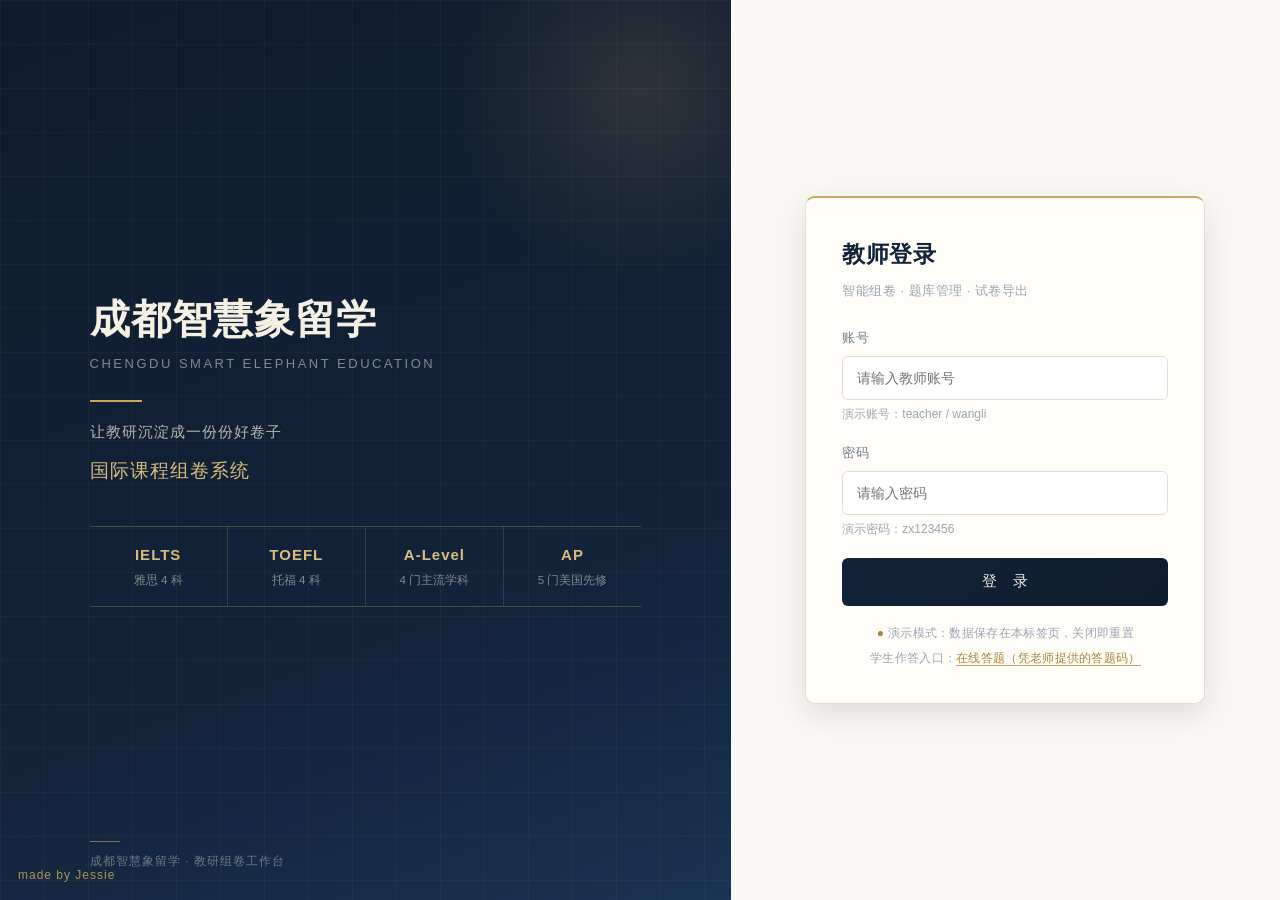
==== admin.html @ 1ca77ce3 "feat(P1): drag-sort in workspace, keyword search on practice page, download records pane; fix with_u" ====
<!DOCTYPE html>
<html lang="zh-CN">
<head>
  <meta charset="UTF-8">
  <meta name="viewport" content="width=device-width, initial-scale=1.0">
  <title>教研工作台 · 国际课程组卷系统</title>
  <link rel="stylesheet" href="css/style.css?v=20260928p">
</head>
<body>

  <!-- 顶部栏 -->
  <header class="topbar">
    <div class="brand">
      <span class="brand-mark">
        <svg viewBox="0 0 24 24" fill="none" stroke="currentColor" stroke-width="1.6">
          <path d="M5 4h9l5 5v11a1 1 0 0 1-1 1H5a1 1 0 0 1-1-1V5a1 1 0 0 1 1-1z"/>
          <path d="M14 4v5h5"/><path d="M8.5 13h7M8.5 16.5h5"/>
        </svg>
      </span>
      国际课程组卷系统
      <span class="brand-sub">教研组卷工作台</span>
    </div>
    <div class="spacer"></div>
    <span class="mode-chip" id="mode-chip">…</span>
    <div class="user-chip">
      <span id="user-avatar"></span>
      <span id="user-name">—</span>
      <span class="role-badge" id="user-role">教师</span>
      <button class="user-link" id="btn-password">修改密码</button>
      <button class="user-link" id="btn-logout">退出</button>
    </div>
  </header>

  <main class="page">
    <!-- 页签导航 -->
    <nav class="nav-tabs" id="nav-tabs">
      <button class="nav-tab active" data-tab="builder">
        <svg viewBox="0 0 24 24" fill="none" stroke="currentColor" stroke-width="1.8"><path d="M12 20h9"/><path d="M16.5 3.5a2.1 2.1 0 0 1 3 3L7 19l-4 1 1-4L16.5 3.5z"/></svg>
        组卷台
      </button>
      <button class="nav-tab" data-tab="archive">
        <svg viewBox="0 0 24 24" fill="none" stroke="currentColor" stroke-width="1.8"><path d="M4 5a2 2 0 0 1 2-2h9l5 5v12a2 2 0 0 1-2 2H6a2 2 0 0 1-2-2V5z"/><path d="M14 3v6h6"/><path d="M8 13h8M8 17h5"/></svg>
        真题库
      </button>
      <button class="nav-tab" data-tab="practice">
        <svg viewBox="0 0 24 24" fill="none" stroke="currentColor" stroke-width="1.8"><path d="M12 20l-7-7a4.6 4.6 0 1 1 7-6 4.6 4.6 0 1 1 7 6l-7 7z"/></svg>
        刷题
      </button>
      <button class="nav-tab" data-tab="bank">
        <svg viewBox="0 0 24 24" fill="none" stroke="currentColor" stroke-width="1.8"><path d="M4 19V5a2 2 0 0 1 2-2h13v18H6a2 2 0 0 1-2-2z"/><path d="M19 17H6a2 2 0 0 0-2 2"/><path d="M9 7h6M9 11h6"/></svg>
        题库
      </button>
      <button class="nav-tab" data-tab="papers">
        <svg viewBox="0 0 24 24" fill="none" stroke="currentColor" stroke-width="1.8"><path d="M14 3H6a2 2 0 0 0-2 2v14a2 2 0 0 0 2 2h12a2 2 0 0 0 2-2V9l-6-6z"/><path d="M14 3v6h6"/><path d="M9 13h6M9 17h6"/></svg>
        试卷库
      </button>
      <button class="nav-tab" data-tab="overview">
        <svg viewBox="0 0 24 24" fill="none" stroke="currentColor" stroke-width="1.8"><rect x="3" y="3" width="7" height="9" rx="1"/><rect x="14" y="3" width="7" height="5" rx="1"/><rect x="14" y="12" width="7" height="9" rx="1"/><rect x="3" y="16" width="7" height="5" rx="1"/></svg>
        总览
      </button>
      <button class="nav-tab" data-tab="exams">
        <svg viewBox="0 0 24 24" fill="none" stroke="currentColor" stroke-width="1.8"><path d="M9 4h6v3a3 3 0 0 1-6 0V4z"/><path d="M10 4H7a2 2 0 0 0-2 2v13a2 2 0 0 0 2 2h10a2 2 0 0 0 2-2V6a2 2 0 0 0-2-2h-3"/><path d="M9 12h6M9 16h4"/></svg>
        考试
      </button>
      <button class="nav-tab" data-tab="audit">
        <svg viewBox="0 0 24 24" fill="none" stroke="currentColor" stroke-width="1.8"><circle cx="12" cy="12" r="9"/><path d="M12 7v5l3 3"/></svg>
        审计
      </button>
    </nav>

    <!-- ========== 总览 ========== -->
    <section id="tab-overview" hidden>
      <div class="stat-grid" id="stat-cards"></div>

      <div class="overview-grid" style="margin-top:18px;">
        <div class="card">
          <div class="section-head"><h2>题型分布</h2><span class="sec-note" id="type-dist-note"></span></div>
          <div id="dist-type"></div>
          <div class="section-head" style="margin-top:20px;"><h2>难度分布</h2></div>
          <div id="dist-diff"></div>
        </div>
        <div class="card">
          <div class="section-head"><h2>科目覆盖</h2><span class="sec-note">题量 Top 8</span></div>
          <div id="dist-subject"></div>
        </div>
      </div>

      <div class="card" style="margin-top:18px;">
        <div class="section-head">
          <h2>最近试卷</h2>
          <span class="sec-note">打印 / 编辑请到「试卷库」</span>
        </div>
        <div id="recent-papers"></div>
      </div>

      <div class="overview-grid" style="margin-top:18px;">
        <div class="card">
          <div class="section-head"><h2>近 8 周趋势</h2><span class="sec-note"><span style="color:var(--c-navy-2);">■</span> 录题 <span style="color:var(--c-gold-deep);">■</span> 组卷</span></div>
          <div id="trend-bars"></div>
        </div>
        <div class="card">
          <div class="section-head"><h2>高频使用题目</h2><span class="sec-note">被组卷引用 Top 5</span></div>
          <div id="top-used"></div>
        </div>
      </div>
    </section>

    <!-- ========== 真题库 ========== -->
    <section id="tab-archive" hidden>
      <div class="toolbar">
        <select id="ar-paper"><option value="全部">全部 Paper</option><option value="P1">P1</option><option value="P2">P2</option></select>
        <input type="number" id="ar-year" placeholder="年份" style="height:38px;width:90px;border:1px solid var(--c-border);border-radius:6px;padding:0 10px;">
        <select id="ar-session"><option value="全部">全部考季</option><option value="January">January</option><option value="June">June</option><option value="October">October</option></select>
        <select id="ar-status"><option value="全部状态">全部状态</option><option value="published">已发布</option><option value="draft">草稿</option><option value="disabled">已下架</option></select>
        <button class="btn btn-primary" id="btn-ep-new">＋ 新建真题卷</button>
        <span class="result-count" id="ar-count"></span>
      </div>
      <div class="table-wrap">
        <table class="data">
          <thead><tr><th style="width:150px;">Paper / 卷号</th><th style="width:70px;">年份</th><th style="width:90px;">考季</th><th style="width:70px;">题数</th><th style="width:90px;">资源类型</th><th style="width:86px;">状态</th><th>操作</th></tr></thead>
          <tbody id="ar-tbody"></tbody>
        </table>
      </div>
    </section>

    <!-- ========== 知识点刷题 ========== -->
    <section id="tab-practice" hidden>
      <div class="toolbar">
        <select id="pt-paper"><option value="P1">P1 · Pure Mathematics 1</option><option value="P2">P2 · Pure Mathematics 2</option></select>
        <input type="number" id="pf-year" placeholder="年份" style="height:38px;width:90px;border:1px solid var(--c-border);border-radius:6px;padding:0 10px;">
        <select id="pf-session"><option value="">全部考季</option><option value="January">January</option><option value="June">June</option></select>
        <select id="pf-diff"><option value="">全部难度</option><option value="1">1</option><option value="2">2</option><option value="3">3</option><option value="4">4</option><option value="5">5</option></select>
        <div class="search-box" style="max-width:180px;min-width:140px;">
          <svg viewBox="0 0 24 24" fill="none" stroke="currentColor" stroke-width="2"><circle cx="11" cy="11" r="7"/><path d="M21 21l-4.3-4.3"/></svg>
          <input type="text" id="pf-search" placeholder="关键词搜索">
        </div>
        <button class="btn btn-ghost" id="pf-fav">♥ 我的收藏</button>
        <button class="btn btn-ghost" id="pf-dl">下载记录</button>
        <span class="result-count" id="practice-count"></span>
      </div>
      <div class="chip-wrap" id="topic-pills" style="margin-bottom:14px;"></div>
      <div id="practice-list"></div>
      <div id="practice-fav-pane" hidden style="margin-top:20px;">
        <div class="section-head"><h2>我的收藏</h2></div>
        <div id="fav-list"></div>
      </div>
      <div id="dl-pane" hidden style="margin-top:20px;">
        <div class="section-head"><h2>下载记录</h2><span class="sec-note">QP = Question Paper · MS = Mark Scheme</span></div>
        <div id="dl-list"></div>
      </div>
    </section>

    <!-- ========== 题库 ========== -->
    <section id="tab-bank" hidden>
      <div class="toolbar">
        <div class="search-box">
          <svg viewBox="0 0 24 24" fill="none" stroke="currentColor" stroke-width="2"><circle cx="11" cy="11" r="7"/><path d="M21 21l-4.3-4.3"/></svg>
          <input type="text" id="q-search" placeholder="搜索题干 / 材料 / 知识点 / 来源">
        </div>
        <select id="q-subject"></select>
        <select id="q-type">
          <option value="全部题型">全部题型</option>
        </select>
        <select id="q-diff">
          <option value="全部难度">全部难度</option>
          <option value="1">1 · 基础</option>
          <option value="2">2 · 较易</option>
          <option value="3">3 · 中等</option>
          <option value="4">4 · 较难</option>
          <option value="5">5 · 挑战</option>
        </select>
        <select id="q-status">
          <option value="全部状态">全部状态</option>
          <option value="启用">启用</option>
          <option value="停用">停用</option>
        </select>
        <span class="result-count" id="q-count"></span>
      </div>

      <div class="toolbar" style="margin-top:-4px;">
        <button class="btn btn-primary" id="btn-add-question">＋ 新增试题</button>
        <button class="btn btn-ghost" id="btn-import">导入 Excel</button>
        <input type="file" id="import-file" accept=".xlsx" hidden>
        <button class="btn btn-ghost" id="btn-template">下载模板</button>
        <button class="btn btn-ghost" id="btn-export">导出题库</button>
        <button class="btn btn-ghost" id="btn-knowledge-mgr">知识点大纲</button>
        <button class="btn btn-ghost" id="btn-trash">回收站 <span class="badge" id="trash-badge" hidden>0</span></button>
      </div>

      <!-- 批量操作浮条 -->
      <div class="batch-bar" id="batch-bar" hidden>
        <span>已选 <b id="batch-count">0</b> 题：</span>
        <button class="btn-mini" data-batch="enable">启用</button>
        <button class="btn-mini" data-batch="disable">停用</button>
        <button class="btn-mini gold" data-batch="star">收藏</button>
        <button class="btn-mini" data-batch="unstar">取消收藏</button>
        <button class="btn-mini danger" data-batch="delete">删除</button>
        <button class="btn-mini" id="btn-batch-cancel">取消选择</button>
      </div>

      <div class="table-wrap">
        <table class="data">
          <thead>
            <tr>
              <th style="width:34px;"><input type="checkbox" id="q-check-all" title="全选本页"></th>
              <th style="width:104px;">科目 / 题型</th>
              <th>题干</th>
              <th style="width:110px;">知识点</th>
              <th style="width:72px;">难度</th>
              <th style="width:56px;">分值</th>
              <th style="width:56px;">用卷</th>
              <th style="width:150px;">操作</th>
            </tr>
          </thead>
          <tbody id="q-tbody"></tbody>
        </table>
      </div>
    </section>

    <!-- ========== 组卷台（双栏工作区） ========== -->
    <section id="tab-builder">
      <div class="ws-toolbar">
        <input type="text" id="ws-name" placeholder="试卷名称 *（如：雅思阅读强化周测）" class="ws-name">
        <input type="text" id="ws-line" placeholder="卷面科目行（可空）" class="ws-line">
        <input type="number" id="ws-duration" placeholder="时长" min="0" class="ws-dur" title="建议总时长（分钟），留空自动汇总">
        <select id="ws-variant" class="ws-var" title="卷型标记">
          <option value="">不标记</option>
          <option value="A卷">A 卷</option>
          <option value="B卷">B 卷</option>
        </select>
        <select id="ws-status" class="ws-var" title="保存状态">
          <option value="草稿">草稿</option>
          <option value="定稿">定稿</option>
        </select>
        <span class="ws-spacer"></span>
        <select id="g-blueprint" class="ws-var" title="组卷蓝图">
          <option value="">选择蓝图…</option>
        </select>
        <button class="btn btn-ghost" id="btn-load-blueprint">载入</button>
        <button class="btn btn-ghost" id="btn-save-blueprint">存为蓝图</button>
      </div>

      <div class="ws-grid">
        <!-- 左：试题池 -->
        <div class="card ws-pool">
          <div class="section-head"><h2>试题池</h2><span class="sec-note" id="pool-target-hint"></span></div>
          <div class="toolbar" style="margin-bottom:10px;">
            <div class="search-box" style="max-width:150px;min-width:120px;">
              <svg viewBox="0 0 24 24" fill="none" stroke="currentColor" stroke-width="2"><circle cx="11" cy="11" r="7"/><path d="M21 21l-4.3-4.3"/></svg>
              <input type="text" id="pool-search" placeholder="搜索题干/知识点">
            </div>
            <select id="pool-subject"></select>
            <select id="pool-type"><option value="全部题型">全部题型</option></select>
            <select id="pool-diff">
              <option value="全部难度">难度</option>
              <option value="1">1</option><option value="2">2</option><option value="3">3</option>
              <option value="4">4</option><option value="5">5</option>
            </select>
          </div>
          <div class="pool-list" id="pool-list"></div>
        </div>

        <!-- 右：试卷实体 -->
        <div class="card ws-paper">
          <div class="section-head"><h2>试卷</h2><span class="sec-note" id="ws-sum">0 题 · 0 分</span></div>
          <div id="ws-stats"></div>
          <div id="ws-sections"></div>
          <div class="ws-actions">
            <button class="btn btn-ghost" id="btn-ws-add-section">＋ 添加大题</button>
            <button class="btn btn-ghost" id="btn-ws-genconfig">按配置生成</button>
            <button class="btn btn-ghost" id="btn-ws-clear">清空</button>
            <span class="ws-spacer"></span>
            <button class="btn btn-accent" id="btn-ws-save">保存试卷</button>
            <button class="btn btn-primary" id="btn-ws-print">保存并打印</button>
          </div>
        </div>
      </div>
    </section>

    <!-- ========== 试卷库 ========== -->
    <section id="tab-papers" hidden>
      <div class="toolbar">
        <button class="btn btn-primary" id="btn-goto-builder">去组卷台新建试卷</button>
        <span class="result-count" id="p-count"></span>
      </div>
      <div class="paper-grid" id="paper-grid"></div>
    </section>

    <!-- ========== 考试 ========== -->
    <section id="tab-exams" hidden></section>

    <!-- ========== 审计 ========== -->
    <section id="tab-audit" hidden>
      <div class="toolbar">
        <select id="audit-action">
          <option value="全部">全部动作</option>
        </select>
        <span class="result-count" id="audit-count"></span>
      </div>
      <div class="table-wrap">
        <table class="data">
          <thead>
            <tr><th style="width:150px;">时间</th><th style="width:100px;">操作人</th><th style="width:110px;">动作</th><th style="width:170px;">对象</th><th>详情</th></tr>
          </thead>
          <tbody id="audit-tbody"></tbody>
        </table>
      </div>

      <div class="card" style="margin-top:22px;">
        <div class="section-head"><h2>数据管理</h2><span class="sec-note">备份 = 全库 JSON 导出；恢复 = 从备份文件覆盖现有数据（账号不受影响）</span></div>
        <div class="toolbar" style="margin-bottom:0;">
          <button class="btn btn-primary" id="btn-backup">导出备份</button>
          <button class="btn btn-danger" id="btn-restore">从备份恢复</button>
          <input type="file" id="restore-file" accept=".json" hidden>
          <span class="result-count" id="restore-note">恢复会覆盖当前题目/试卷/考试/名单/蓝图，请先导出备份</span>
        </div>
      </div>
    </section>
  </main>

  <footer class="site-footer">成都智慧象留学 · 国际课程组卷系统（端口 8687）</footer>

  <!-- 新增/编辑试题弹窗 -->
  <div class="modal-mask" id="modal-question">
    <div class="modal">
      <div class="modal-head">
        <div>
          <div class="m-title" id="qm-title">新增试题</div>
          <div class="m-sub">选择题需填选项与字母答案；判断题答案为「对/错」</div>
        </div>
        <button class="modal-close" data-close="modal-question">✕</button>
      </div>
      <div class="modal-body">
        <div class="form-grid">
          <div class="form-item">
            <label>科目 <span class="req">*</span></label>
            <select id="e-subject"></select>
          </div>
          <div class="form-item">
            <label>题型 <span class="req">*</span></label>
            <select id="e-qtype"></select>
          </div>
          <div class="form-item full" id="e-new-subject-wrap" hidden>
            <label>新科目名称</label>
            <input type="text" id="e-new-subject" placeholder="如：IGCSE 数学（保存后自动进入科目库）">
          </div>
          <div class="form-item">
            <label>难度</label>
            <select id="e-difficulty">
              <option value="1">1 · 基础</option>
              <option value="2">2 · 较易</option>
              <option value="3" selected>3 · 中等</option>
              <option value="4">4 · 较难</option>
              <option value="5">5 · 挑战</option>
            </select>
          </div>
          <div class="form-item full">
            <label>知识点（从大纲选择或直接输入，顿号分隔）</label>
            <div style="display:flex;gap:8px;align-items:center;">
              <input type="text" id="e-tags" list="tag-list-2" placeholder="如：同义替换、长难句" style="flex:1;">
              <button type="button" class="btn btn-ghost" id="btn-e-knowledge" style="height:38px;flex:none;">从大纲选择</button>
            </div>
            <datalist id="tag-list-2"></datalist>
            <div id="e-knowledge-picker" hidden></div>
          </div>
          <div class="form-item full">
            <label>材料 / 文章 / 听力原文（可空）</label>
            <textarea id="e-passage" placeholder="阅读文章、听力原文、题干背景等"></textarea>
          </div>
          <div class="form-item full">
            <label>题干 <span class="req">*</span></label>
            <textarea id="e-stem" class="tall" placeholder="题目要求与问题本身"></textarea>
            <div class="dup-warning" id="e-dup-warning" hidden></div>
          </div>
          <div class="form-item full" id="e-options-wrap">
            <label>选项（每行一个，无需写 A./B. 前缀）</label>
            <textarea id="e-options" placeholder="选项内容直接换行即可，打印时自动标 A B C D"></textarea>
          </div>
          <div class="form-item" id="e-answer-choice-wrap">
            <label>答案 <span class="req">*</span></label>
            <input type="text" id="e-answer-choice" placeholder="单选填 A；多选填 A,C">
          </div>
          <div class="form-item" id="e-answer-judge-wrap" hidden>
            <label>答案 <span class="req">*</span></label>
            <select id="e-answer-judge"><option value="对">对（TRUE）</option><option value="错">错（FALSE）</option></select>
          </div>
          <div class="form-item full" id="e-answer-text-wrap">
            <label>参考答案 / 评分要点 <span class="req">*</span></label>
            <textarea id="e-answer-text" placeholder="填空/简答/写作/口语题填参考答案或评分要点"></textarea>
          </div>
          <div class="form-item full">
            <label>解析（可空，打印教师卷时随答案展示）</label>
            <textarea id="e-explanation"></textarea>
          </div>
          <div class="form-item">
            <label>来源</label>
            <input type="text" id="e-source" placeholder="如：剑桥雅思 19 / OG / 自编">
          </div>
          <div class="form-item">
            <label>建议分值</label>
            <input type="number" id="e-score" min="0" step="0.5" placeholder="如 3">
          </div>
          <div class="form-item">
            <label>建议用时（分钟）</label>
            <input type="number" id="e-duration" min="0" placeholder="如 4">
          </div>
          <div class="form-item">
            <label>状态</label>
            <select id="e-status"><option value="启用">启用</option><option value="停用">停用（组卷时不抽取）</option></select>
          </div>
          <div class="form-item full">
            <label>可见范围</label>
            <select id="e-public">
              <option value="1">共享题（全体教师可用）</option>
              <option value="0">私有题（仅自己与总监可见）</option>
            </select>
          </div>
          <div class="form-item full">
            <label>听力音频（mp3/wav/m4a ≤20MB，在线答题时学生可播放）</label>
            <div style="display:flex;gap:12px;align-items:center;flex-wrap:wrap;">
              <input type="file" id="e-audio-file" accept=".mp3,.wav,.m4a,.ogg,.aac,.webm" hidden>
              <button type="button" class="btn btn-ghost" id="btn-e-audio">上传音频</button>
              <button type="button" class="btn btn-ghost" id="btn-e-audio-remove" hidden>移除</button>
              <span class="f-hint" id="e-audio-name"></span>
            </div>
            <div id="e-audio-preview" hidden style="margin-top:8px;"></div>
          </div>
          <div class="form-item full">
            <label>题目配图（数理化几何图等，png/jpg/gif/webp ≤5MB）</label>
            <div style="display:flex;gap:12px;align-items:center;flex-wrap:wrap;">
              <input type="file" id="e-image-file" accept=".png,.jpg,.jpeg,.gif,.webp" hidden>
              <button type="button" class="btn btn-ghost" id="btn-e-image">上传配图</button>
              <button type="button" class="btn btn-ghost" id="btn-e-image-remove" hidden>移除</button>
              <span class="f-hint" id="e-image-name"></span>
              <img id="e-image-preview" class="q-img-preview" hidden alt="">
            </div>
          </div>
        </div>
        <div class="form-actions">
          <button class="btn btn-ghost" data-close="modal-question">取消</button>
          <button class="btn btn-primary" id="btn-save-question">保存试题</button>
        </div>
      </div>
    </div>
  </div>

  <!-- 按配置生成弹窗 -->
  <div class="modal-mask" id="modal-genconfig">
    <div class="modal">
      <div class="modal-head">
        <div>
          <div class="m-title">按配置生成到试卷</div>
          <div class="m-sub">快速模式按题库题型分布自动配卷；精确模式自定题型与难度</div>
        </div>
        <button class="modal-close" data-close="modal-genconfig">✕</button>
      </div>
      <div class="modal-body">
        <div class="form-item">
          <label>出题范围科目（不选则全库）</label>
          <div class="chip-wrap" id="g-subjects"></div>
        </div>
        <div class="section-head" style="margin-top:14px;"><h2>快速模式</h2><span class="sec-note">按题库题型分布配比，分值凑 100</span></div>
        <div class="toolbar" style="margin-bottom:0;">
          <input type="number" id="g-quick-count" min="3" max="100" value="20" style="width:76px;height:36px;border:1px solid var(--c-border);border-radius:6px;text-align:center;font-family:var(--f-num);">
          <span style="font-size:13px;color:var(--c-text-sub);">题</span>
          <button class="btn btn-accent" id="btn-quick-gen">一键生成到试卷</button>
        </div>
        <div class="section-head" style="margin-top:14px;"><h2>精确模式</h2><span class="sec-note">题型 × 数量 × 分值 + 难度分布</span></div>
        <div id="g-type-rows"></div>
        <button class="btn btn-ghost" id="btn-add-type-row" type="button">＋ 添加题型</button>
        <div class="dist-inputs" style="margin-top:12px;">
          <div class="form-item"><label>基础（难度 1–2）%</label><input type="number" id="g-basic" value="30" min="0" max="100"></div>
          <div class="form-item"><label>强化（难度 3）%</label><input type="number" id="g-boost" value="50" min="0" max="100"></div>
          <div class="form-item"><label>冲刺（难度 4–5）%</label><input type="number" id="g-sprint" value="20" min="0" max="100"></div>
        </div>
        <div class="dist-preview" id="g-dist-preview"></div>
        <div class="form-item" style="margin-top:10px;">
          <label>知识点（可选，顿号分隔，仅抽命中题）</label>
          <input type="text" id="g-tags" list="tag-list" placeholder="如：同义替换、定积分">
          <datalist id="tag-list"></datalist>
        </div>
        <div class="gen-note" id="gc-note"></div>
        <div class="form-actions">
          <button class="btn btn-primary" id="btn-generate">按精确配置生成</button>
        </div>
      </div>
    </div>
  </div>

  <!-- 换题候选弹窗 -->
  <div class="modal-mask" id="modal-replace">
    <div class="modal">
      <div class="modal-head">
        <div>
          <div class="m-title">换题</div>
          <div class="m-sub" id="rp-sub">同科目同题型候选（按难度就近排序），点击替换</div>
        </div>
        <button class="modal-close" data-close="modal-replace">✕</button>
      </div>
      <div class="modal-body">
        <div id="rp-list" style="max-height:60vh;overflow-y:auto;"></div>
      </div>
    </div>
  </div>

  <!-- 题目全貌预览弹窗 -->
  <div class="modal-mask" id="modal-view">
    <div class="modal">
      <div class="modal-head">
        <div>
          <div class="m-title">题目全貌</div>
          <div class="m-sub">含材料、选项、答案与解析；公式已渲染</div>
        </div>
        <button class="modal-close" data-close="modal-view">✕</button>
      </div>
      <div class="modal-body">
        <div id="view-body" style="max-height:60vh;overflow-y:auto;"></div>
        <div class="form-actions">
          <button class="btn btn-ghost" data-close="modal-view">关闭</button>
          <button class="btn btn-primary" id="btn-view-add">加入试卷</button>
        </div>
      </div>
    </div>
  </div>

  <!-- 修改密码弹窗 -->
  <div class="modal-mask" id="modal-password">
    <div class="modal modal-sm">
      <div class="modal-head">
        <div class="m-title">修改密码</div>
        <button class="modal-close" data-close="modal-password">✕</button>
      </div>
      <div class="modal-body">
        <div class="form-item"><label>原密码</label><input type="password" id="pw-old"></div>
        <div class="form-item" style="margin-top:12px;"><label>新密码（至少 6 位）</label><input type="password" id="pw-new"></div>
        <div class="form-actions">
          <button class="btn btn-ghost" data-close="modal-password">取消</button>
          <button class="btn btn-primary" id="btn-save-password">保存</button>
        </div>
      </div>
    </div>
  </div>

  <!-- 回收站弹窗 -->
  <div class="modal-mask" id="modal-trash">
    <div class="modal">
      <div class="modal-head">
        <div>
          <div class="m-title">回收站</div>
          <div class="m-sub">已删除题目保留在此，可恢复或彻底删除</div>
        </div>
        <button class="modal-close" data-close="modal-trash">✕</button>
      </div>
      <div class="modal-body">
        <div class="toolbar" style="margin-bottom:12px;">
          <button class="btn btn-danger" id="btn-empty-trash">清空回收站</button>
          <span class="result-count" id="trash-count"></span>
        </div>
        <div id="trash-list" style="max-height:56vh;overflow-y:auto;"></div>
      </div>
    </div>
  </div>

  <!-- 真题卷弹窗 -->
  <div class="modal-mask" id="modal-exampaper">
    <div class="modal">
      <div class="modal-head">
        <div>
          <div class="m-title" id="ep-title">新建真题卷</div>
          <div class="m-sub">Pearson Edexcel IAL Mathematics · QP = Question Paper，MS = Mark Scheme</div>
        </div>
        <button class="modal-close" data-close="modal-exampaper">✕</button>
      </div>
      <div class="modal-body">
        <input type="hidden" id="ep-id">
        <div class="form-grid three">
          <div class="form-item">
            <label>Paper <span class="req">*</span></label>
            <select id="ep-paper"><option value="P1">P1 · Pure Mathematics 1</option><option value="P2">P2 · Pure Mathematics 2</option></select>
          </div>
          <div class="form-item">
            <label>年份 <span class="req">*</span></label>
            <input type="number" id="ep-year" min="2000" max="2030">
          </div>
          <div class="form-item">
            <label>考季</label>
            <select id="ep-session"><option value="January">January</option><option value="June">June</option><option value="October">October</option><option value="November">November</option></select>
          </div>
          <div class="form-item">
            <label>卷号（Paper Code）</label>
            <input type="text" id="ep-code" placeholder="如 WMA11/01">
          </div>
          <div class="form-item">
            <label>状态</label>
            <select id="ep-status"><option value="published">已发布</option><option value="draft">草稿</option><option value="disabled">已下架</option></select>
          </div>
        </div>
        <div class="form-grid" style="margin-top:14px;">
          <div class="form-item">
            <label>Question Paper PDF</label>
            <input type="hidden" id="ep-qp-url">
            <div style="display:flex;gap:8px;align-items:center;">
              <input type="file" id="ep-qp-file" accept=".pdf" hidden>
              <button type="button" class="btn btn-ghost" id="btn-ep-qp">上传 QP</button>
              <span class="f-hint" id="ep-qp-name"></span>
            </div>
          </div>
          <div class="form-item">
            <label>Mark Scheme PDF</label>
            <input type="hidden" id="ep-ms-url">
            <div style="display:flex;gap:8px;align-items:center;">
              <input type="file" id="ep-ms-file" accept=".pdf" hidden>
              <button type="button" class="btn btn-ghost" id="btn-ep-ms">上传 MS</button>
              <span class="f-hint" id="ep-ms-name"></span>
            </div>
          </div>
        </div>
        <div class="form-actions">
          <button class="btn btn-ghost" data-close="modal-exampaper">取消</button>
          <button class="btn btn-primary" id="btn-ep-save">保存真题卷</button>
        </div>
      </div>
    </div>
  </div>

  <!-- 题目详情弹窗（刷题） -->
  <div class="modal-mask" id="modal-qd">
    <div class="modal">
      <div class="modal-head">
        <div>
          <div class="m-title">题目详情</div>
          <div class="m-sub">Mark Scheme 可展开/收起；可收藏或加入组卷台</div>
        </div>
        <button class="modal-close" data-close="modal-qd">✕</button>
      </div>
      <div class="modal-body">
        <div id="qd-body" style="max-height:46vh;overflow-y:auto;"></div>
        <div class="form-actions" style="justify-content:flex-start;">
          <button class="btn btn-ghost" id="qd-toggle-ms">查看 Mark Scheme</button>
          <button class="btn-mini star-btn" id="qd-fav">♡ 收藏</button>
          <button class="btn btn-primary" id="qd-add">加入组卷台试卷</button>
        </div>
        <div id="qd-ms" hidden style="margin-top:14px;border-top:1px dashed var(--c-border);padding-top:12px;"></div>
      </div>
    </div>
  </div>

  <!-- 知识点大纲管理弹窗 -->
  <div class="modal-mask" id="modal-knowledge">
    <div class="modal">
      <div class="modal-head">
        <div>
          <div class="m-title">知识点大纲</div>
          <div class="m-sub">按科目维护两级知识点树，录题与组卷时点选使用</div>
        </div>
        <button class="modal-close" data-close="modal-knowledge">✕</button>
      </div>
      <div class="modal-body">
        <div class="toolbar" style="margin-bottom:12px;">
          <select id="kn-subject"></select>
          <input type="text" id="kn-name" placeholder="新知识点名称" style="height:38px;border:1px solid var(--c-border);border-radius:6px;padding:0 12px;flex:1;min-width:140px;">
          <button class="btn btn-primary" id="btn-kn-add-parent">添加一级</button>
        </div>
        <div id="kn-tree" style="max-height:52vh;overflow-y:auto;"></div>
      </div>
    </div>
  </div>

  <!-- 蓝图命名弹窗 -->
  <div class="modal-mask" id="modal-blueprint">
    <div class="modal modal-sm">
      <div class="modal-head">
        <div class="m-title">保存为组卷蓝图</div>
        <button class="modal-close" data-close="modal-blueprint">✕</button>
      </div>
      <div class="modal-body">
        <div class="form-item">
          <label>蓝图名称 <span class="req">*</span></label>
          <input type="text" id="bp-name" placeholder="如：雅思阅读强化周测蓝图">
          <span class="f-hint">保存当前题型配置、难度分布与范围科目；载入后一键复用</span>
        </div>
        <div class="form-actions">
          <button class="btn btn-ghost" data-close="modal-blueprint">取消</button>
          <button class="btn btn-primary" id="btn-save-blueprint-ok">保存蓝图</button>
        </div>
      </div>
    </div>
  </div>

  <!-- 新建考试弹窗 -->
  <div class="modal-mask" id="modal-exam">
    <div class="modal">
      <div class="modal-head">
        <div>
          <div class="m-title">创建考试</div>
          <div class="m-sub">关联一套试卷，勾选考生；考后在「录分」中按题登记成绩</div>
        </div>
        <button class="modal-close" data-close="modal-exam">✕</button>
      </div>
      <div class="modal-body">
        <div class="form-grid three">
          <div class="form-item">
            <label>考试名称 <span class="req">*</span></label>
            <input type="text" id="x-name" placeholder="如：雅思阅读周测（10 月第 1 周）">
          </div>
          <div class="form-item">
            <label>关联试卷 <span class="req">*</span></label>
            <select id="x-paper"></select>
          </div>
          <div class="form-item">
            <label>考试日期</label>
            <input type="date" id="x-date">
          </div>
          <div class="form-item full">
            <label>备注</label>
            <input type="text" id="x-remark">
          </div>
          <div class="form-item full">
            <label style="display:flex;align-items:center;gap:8px;cursor:pointer;">
              <input type="checkbox" id="x-online" style="width:16px;height:16px;">
              开启学生在线作答（生成 6 位答题码，学生在登录页「在线答题」入口作答，客观题自动判分）
            </label>
          </div>
        </div>
        <div class="section-head"><h2>考生名单</h2><span class="sec-note">勾选花名册，或在下方批量粘贴</span></div>
        <div id="x-roster" style="max-height:30vh;overflow-y:auto;border:1px solid var(--c-border);border-radius:6px;padding:10px 14px;background:#fff;"></div>
        <div class="form-item" style="margin-top:12px;">
          <label>批量添加考生（每行：姓名，班级；同时加入花名册）</label>
          <textarea id="x-paste" placeholder="张三，国际小班A&#10;李四，国际小班A"></textarea>
        </div>
        <div class="form-actions">
          <button class="btn btn-ghost" data-close="modal-exam">取消</button>
          <button class="btn btn-primary" id="btn-create-exam">创建考试</button>
        </div>
      </div>
    </div>
  </div>

  <script src="js/common.js?v=20260928p"></script>
  <script src="js/mock-data.js?v=20260928p"></script>
  <script src="js/api.js?v=20260928p"></script>
  <script src="js/admin.js?v=20260928p"></script>
  <script src="js/builder.js?v=20260928p"></script>
  <script src="js/exams.js?v=20260928p"></script>
  <script src="js/archive.js?v=20260928p"></script>
</body>
</html>
---- css/style.css ----
/* =========================================================
 * 成都智慧象留学 · 国际课程组卷系统 - 全站样式
 * 与学生进度追踪系统同一套视觉规范（藏蓝 #0E1B2C / 香槟金 #C9A85C）
 * 字体：标题等线 DengXian，数字 Segoe UI，字距 ≤1px
 * ========================================================= */

:root {
  --c-navy: #0E1B2C;
  --c-navy-2: #12233A;
  --c-navy-3: #3E5C76;
  --c-gold: #C9A85C;
  --c-gold-light: #D8BC7E;
  --c-gold-deep: #A9853B;
  --c-gold-soft: #F3EAD5;
  --c-bg: #FAF8F4;
  --c-card: #FFFDF8;
  --c-border: #E5DFD2;
  --c-text: #2E3A48;
  --c-text-sub: #6E7B88;
  --c-text-light: #9AA6B2;
  --c-danger: #B04A3E;
  --c-danger-soft: #F6E8E5;
  --c-done: #4A7A5E;
  --c-done-soft: #E7EFE7;
  --radius: 10px;
  --shadow: 0 2px 12px rgba(14, 27, 44, 0.06);
  --shadow-hover: 0 10px 28px rgba(14, 27, 44, 0.12);
  --f-serif: "DengXian", "DengXian Light", "Microsoft YaHei", "PingFang SC", sans-serif;
  --f-num: "Segoe UI", "Helvetica Neue", Arial, sans-serif;
}

* { margin: 0; padding: 0; box-sizing: border-box; }
html, body { height: 100%; }
body {
  font-family: "DengXian", "Microsoft YaHei", "PingFang SC", "Hiragino Sans GB", sans-serif;
  background: var(--c-bg);
  color: var(--c-text);
  font-size: 15px;
  line-height: 1.65;
  -webkit-font-smoothing: antialiased;
}
a { color: inherit; text-decoration: none; }
ul, ol { list-style: none; }
button { font-family: inherit; cursor: pointer; }
input, select, textarea { font-family: inherit; font-size: 14px; color: var(--c-text); }

/* ================= 顶部导航 ================= */
.topbar {
  background: var(--c-navy);
  color: #F5F0E4;
  height: 62px;
  display: flex;
  align-items: center;
  padding: 0 30px;
  gap: 14px;
  position: sticky;
  top: 0;
  z-index: 50;
  border-bottom: 1px solid rgba(201, 168, 92, 0.35);
}
.topbar .brand {
  display: flex;
  align-items: center;
  gap: 11px;
  font-family: var(--f-serif);
  font-size: 18px;
  font-weight: 600;
  letter-spacing: 0.5px;
  white-space: nowrap;
  color: #F5F0E4;
}
.topbar .brand-mark {
  width: 32px; height: 32px;
  border: 1px solid var(--c-gold);
  border-radius: 6px;
  display: inline-flex; align-items: center; justify-content: center;
  color: var(--c-gold-light);
  flex: none;
}
.topbar .brand-mark svg { width: 18px; height: 18px; }
.topbar .brand-sub {
  font-size: 12px;
  font-weight: 400;
  color: rgba(245, 240, 228, 0.55);
  letter-spacing: 0.3px;
  border-left: 1px solid rgba(201, 168, 92, 0.4);
  padding-left: 12px;
}
.topbar .spacer { flex: 1; }
.topbar .mode-chip {
  font-size: 12px;
  color: rgba(245, 240, 228, 0.65);
  border: 1px dashed rgba(201, 168, 92, 0.5);
  border-radius: 4px;
  padding: 2px 10px;
  letter-spacing: 0.3px;
  white-space: nowrap;
}
.topbar .user-chip {
  display: flex;
  align-items: center;
  gap: 10px;
  font-size: 13px;
  color: rgba(245, 240, 228, 0.9);
  white-space: nowrap;
}
.topbar .user-chip .avatar { width: 30px; height: 30px; font-size: 13px; }
.topbar .role-badge {
  font-size: 12px;
  color: var(--c-gold-light);
  border: 1px solid rgba(201, 168, 92, 0.55);
  border-radius: 3px;
  padding: 1px 8px;
  letter-spacing: 0.3px;
}
.topbar .user-link {
  font-size: 13px;
  color: rgba(245, 240, 228, 0.8);
  padding: 5px 13px;
  border: 1px solid rgba(245, 240, 228, 0.28);
  border-radius: 4px;
  transition: border-color 0.2s, color 0.2s;
  white-space: nowrap;
  letter-spacing: 0.3px;
  background: transparent;
}
.topbar .user-link:hover { border-color: var(--c-gold); color: var(--c-gold-light); }

/* ================= 页签导航 ================= */
.nav-tabs {
  display: flex;
  gap: 6px;
  background: var(--c-card);
  border: 1px solid var(--c-border);
  border-radius: var(--radius);
  box-shadow: var(--shadow);
  padding: 6px;
  margin-bottom: 24px;
  position: sticky;
  top: 74px;
  z-index: 40;
}
.nav-tab {
  flex: 1;
  height: 40px;
  border: none;
  background: transparent;
  border-radius: 6px;
  font-size: 14px;
  letter-spacing: 0.5px;
  color: var(--c-text-sub);
  display: inline-flex;
  align-items: center;
  justify-content: center;
  gap: 7px;
  transition: all 0.2s;
  position: relative;
}
.nav-tab svg { width: 16px; height: 16px; opacity: 0.75; }
.nav-tab:hover { color: var(--c-gold-deep); background: var(--c-bg); }
.nav-tab.active {
  background: var(--c-navy-2);
  color: #F5F0E4;
  font-weight: 500;
}
.nav-tab.active svg { opacity: 1; }
.nav-tab .badge {
  min-width: 18px;
  height: 18px;
  border-radius: 999px;
  background: var(--c-gold);
  color: #fff;
  font-size: 11px;
  font-family: var(--f-num);
  display: inline-flex;
  align-items: center;
  justify-content: center;
  padding: 0 5px;
}

/* ================= 布局 ================= */
.page { max-width: 1200px; margin: 0 auto; padding: 24px 24px 20px; }
.site-footer {
  text-align: center;
  font-size: 12px;
  color: var(--c-text-light);
  letter-spacing: 0.3px;
  padding: 26px 0 34px;
}
.site-footer::before {
  content: "";
  display: block;
  width: 56px;
  height: 1px;
  background: var(--c-gold);
  opacity: 0.55;
  margin: 0 auto 14px;
}

.section-head {
  display: flex;
  align-items: baseline;
  justify-content: space-between;
  gap: 12px;
  margin: 26px 0 16px;
}
.section-head:first-child { margin-top: 0; }
.section-head h2 {
  font-family: var(--f-serif);
  font-size: 19px;
  font-weight: 600;
  color: var(--c-navy-2);
  letter-spacing: 0.5px;
}
.section-head h2::before {
  content: "";
  display: inline-block;
  width: 4px; height: 15px;
  background: var(--c-gold);
  margin-right: 10px;
  vertical-align: -1px;
}
.section-head .sec-note { font-size: 12px; color: var(--c-text-light); letter-spacing: 0.5px; }

/* ================= 卡片与统计 ================= */
.card {
  background: var(--c-card);
  border-radius: var(--radius);
  box-shadow: var(--shadow);
  border: 1px solid var(--c-border);
  padding: 22px 24px;
}
.stat-grid {
  display: grid;
  grid-template-columns: repeat(4, 1fr);
  gap: 18px;
}
.stat-card {
  background: var(--c-card);
  border-radius: var(--radius);
  box-shadow: var(--shadow);
  border: 1px solid var(--c-border);
  border-top: 2px solid var(--c-gold);
  padding: 20px 22px;
  display: flex;
  align-items: center;
  gap: 16px;
  transition: transform 0.2s, box-shadow 0.2s;
}
.stat-card:hover { transform: translateY(-2px); box-shadow: var(--shadow-hover); }
.stat-icon {
  width: 48px; height: 48px;
  border-radius: 50%;
  border: 1px solid var(--c-border);
  background: var(--c-bg);
  color: var(--c-gold-deep);
  display: flex; align-items: center; justify-content: center;
  flex: none;
}
.stat-icon svg { width: 22px; height: 22px; }
.stat-icon.navy { color: var(--c-navy-2); }
.stat-meta .stat-value {
  font-family: var(--f-num);
  font-size: 28px;
  font-weight: 700;
  color: var(--c-navy-2);
  line-height: 1.2;
}
.stat-meta .stat-value .unit {
  font-size: 13px; font-weight: 400;
  color: var(--c-text-sub);
  margin-left: 3px;
  font-family: "Microsoft YaHei", sans-serif;
}
.stat-meta .stat-label { font-size: 13px; color: var(--c-text-sub); margin-top: 2px; letter-spacing: 0.3px; }

.overview-grid {
  display: grid;
  grid-template-columns: 1fr 1fr;
  gap: 18px;
  align-items: start;
}

/* 分布条 */
.dist-row { display: flex; align-items: center; gap: 12px; margin-bottom: 10px; }
.dist-row .dist-label { width: 76px; font-size: 13px; color: var(--c-text-sub); white-space: nowrap; }
.dist-row .dist-track { flex: 1; height: 8px; background: #EFEAE0; border-radius: 999px; overflow: hidden; }
.dist-row .dist-fill { height: 100%; border-radius: 999px; background: linear-gradient(90deg, var(--c-navy-2), var(--c-navy-3)); transition: width 0.6s ease; }
.dist-row.gold .dist-fill { background: linear-gradient(90deg, var(--c-gold), var(--c-gold-light)); }
.dist-row .dist-num { width: 34px; text-align: right; font-family: var(--f-num); font-size: 13px; color: var(--c-navy-2); font-weight: 600; }

/* 最近试卷列表 */
.paper-brief {
  display: flex;
  align-items: center;
  gap: 12px;
  padding: 12px 4px;
  border-bottom: 1px dashed var(--c-border);
}
.paper-brief:last-child { border-bottom: none; }
.paper-brief .pb-main { flex: 1; min-width: 0; }
.paper-brief .pb-name {
  font-family: var(--f-serif);
  font-size: 15px;
  font-weight: 600;
  color: var(--c-navy-2);
  white-space: nowrap; overflow: hidden; text-overflow: ellipsis;
}
.paper-brief .pb-meta { font-size: 12px; color: var(--c-text-light); margin-top: 1px; }
.paper-brief .pb-meta b { color: var(--c-gold-deep); font-family: var(--f-num); font-weight: 600; }

/* ================= 筛选工具栏 ================= */
.toolbar {
  display: flex;
  flex-wrap: wrap;
  gap: 12px;
  align-items: center;
  margin-bottom: 18px;
}
.search-box { position: relative; flex: 1; min-width: 200px; max-width: 320px; }
.search-box svg {
  position: absolute; left: 13px; top: 50%;
  transform: translateY(-50%);
  width: 16px; height: 16px;
  color: var(--c-text-light);
  pointer-events: none;
}
.search-box input {
  width: 100%;
  height: 38px;
  border: 1px solid var(--c-border);
  border-radius: 6px;
  padding: 0 12px 0 38px;
  background: #fff;
  outline: none;
  transition: border-color 0.2s, box-shadow 0.2s;
}
.search-box input:focus { border-color: var(--c-navy-2); box-shadow: 0 0 0 3px rgba(18, 35, 58, 0.08); }
.toolbar select {
  height: 38px;
  border: 1px solid var(--c-border);
  border-radius: 6px;
  background: #fff;
  padding: 0 10px;
  outline: none;
  min-width: 96px;
}
.toolbar select:focus { border-color: var(--c-navy-2); }
.toolbar .result-count { font-size: 13px; color: var(--c-text-light); margin-left: auto; white-space: nowrap; }

/* ================= 表格 ================= */
.table-wrap {
  background: var(--c-card);
  border-radius: var(--radius);
  border: 1px solid var(--c-border);
  box-shadow: var(--shadow);
  overflow-x: auto;
}
table.data {
  width: 100%;
  border-collapse: collapse;
  font-size: 13.5px;
}
table.data th {
  text-align: left;
  font-weight: 600;
  font-size: 12.5px;
  color: var(--c-text-sub);
  letter-spacing: 0.5px;
  background: #F6F2E9;
  padding: 11px 14px;
  border-bottom: 1px solid var(--c-border);
  white-space: nowrap;
}
table.data td {
  padding: 12px 14px;
  border-bottom: 1px solid #F0EBE0;
  vertical-align: top;
}
table.data tr:last-child td { border-bottom: none; }
table.data tbody tr { transition: background 0.15s; }
table.data tbody tr:hover { background: #FBF8F1; }
td.cell-stem { max-width: 380px; }
.stem-snip {
  display: -webkit-box;
  -webkit-line-clamp: 2;
  -webkit-box-orient: vertical;
  overflow: hidden;
  color: var(--c-text);
  line-height: 1.55;
}
.cell-sub { font-size: 12px; color: var(--c-text-light); margin-top: 2px; }
.row-actions { display: flex; gap: 6px; flex-wrap: wrap; white-space: nowrap; }

/* ================= 标签 ================= */
.tag {
  display: inline-block;
  font-size: 12px;
  padding: 2px 10px;
  border-radius: 3px;
  white-space: nowrap;
  letter-spacing: 0.5px;
}
.tag-subject { background: var(--c-gold-soft); color: var(--c-gold-deep); }
.tag-type { background: #ECEFF3; color: var(--c-navy-2); }
.tag-d1, .tag-d2 { background: #E7EFE7; color: var(--c-done); }
.tag-d3 { background: var(--c-gold-soft); color: var(--c-gold-deep); }
.tag-d4, .tag-d5 { background: var(--c-navy-2); color: var(--c-gold-light); }
.tag-ok { background: var(--c-done-soft); color: var(--c-done); }
.tag-off { background: #F0F0F0; color: var(--c-text-light); }
.tag-draft { background: var(--c-gold-soft); color: var(--c-gold-deep); }
.tag-final { background: var(--c-done-soft); color: var(--c-done); }

/* ================= 按钮 ================= */
.btn {
  display: inline-flex; align-items: center; justify-content: center; gap: 6px;
  height: 38px;
  padding: 0 18px;
  border-radius: 6px;
  border: 1px solid transparent;
  font-size: 14px;
  letter-spacing: 0.3px;
  transition: all 0.2s;
  white-space: nowrap;
}
.btn-primary { background: var(--c-navy-2); color: #F5F0E4; }
.btn-primary:hover { background: var(--c-navy); box-shadow: var(--shadow-hover); }
.btn-accent { background: var(--c-gold); color: #FFFFFF; }
.btn-accent:hover { background: var(--c-gold-deep); box-shadow: var(--shadow-hover); }
.btn-ghost { background: #fff; border-color: var(--c-border); color: var(--c-text-sub); }
.btn-ghost:hover { border-color: var(--c-gold); color: var(--c-gold-deep); }
.btn-danger { background: #fff; border-color: var(--c-border); color: var(--c-danger); }
.btn-danger:hover { border-color: var(--c-danger); background: var(--c-danger-soft); }
.btn-lg { height: 46px; padding: 0 28px; font-size: 15px; }
.btn:disabled { opacity: 0.55; cursor: not-allowed; box-shadow: none; }
.btn-mini {
  height: 26px;
  padding: 0 10px;
  font-size: 12px;
  border-radius: 4px;
  border: 1px solid var(--c-border);
  background: #fff;
  color: var(--c-text-sub);
  display: inline-flex;
  align-items: center;
  gap: 4px;
  transition: all 0.15s;
}
.btn-mini:hover { background: var(--c-gold); color: #FFFDF8; border-color: var(--c-gold); }
.btn-mini.primary { background: var(--c-navy-2); border-color: var(--c-navy-2); color: #F5F0E4; }
.btn-mini.primary:hover { background: var(--c-navy); }
.btn-mini.gold { background: var(--c-gold-soft); border-color: var(--c-gold-light); color: var(--c-gold-deep); }
.btn-mini.gold:hover { background: var(--c-gold); color: #FFFDF8; }
.btn-mini.danger { color: var(--c-danger); }
.btn-mini.danger:hover { background: var(--c-danger); border-color: var(--c-danger); color: #fff; }

/* ================= 表单 ================= */
.form-grid { display: grid; grid-template-columns: 1fr 1fr; gap: 14px; }
.form-grid.three { grid-template-columns: 1fr 1fr 1fr; }
.form-item { display: flex; flex-direction: column; gap: 6px; }
.form-item.full { grid-column: 1 / -1; }
.form-item label { font-size: 13px; color: var(--c-text-sub); font-weight: 500; letter-spacing: 0.5px; }
.form-item label .req { color: var(--c-danger); margin-left: 2px; }
.form-item input, .form-item select, .form-item textarea {
  height: 38px;
  border: 1px solid var(--c-border);
  border-radius: 6px;
  padding: 0 12px;
  outline: none;
  background: #fff;
  transition: border-color 0.2s, box-shadow 0.2s;
  width: 100%;
}
.form-item textarea { height: 72px; padding: 8px 12px; resize: vertical; line-height: 1.6; }
.form-item textarea.tall { height: 120px; }
.form-item input:focus, .form-item select:focus, .form-item textarea:focus {
  border-color: var(--c-navy-2);
  box-shadow: 0 0 0 3px rgba(18, 35, 58, 0.08);
}
.form-item .f-hint { font-size: 12px; color: var(--c-text-light); }
.form-actions { display: flex; justify-content: flex-end; gap: 10px; margin-top: 18px; }

/* 复选芯片（科目多选） */
.chip-wrap { display: flex; flex-wrap: wrap; gap: 8px; }
.chip-group { width: 100%; font-size: 12px; color: var(--c-text-light); letter-spacing: 0.5px; margin-top: 4px; }
.chip-group:first-child { margin-top: 0; }
.chip {
  display: inline-flex;
  align-items: center;
  gap: 5px;
  height: 28px;
  padding: 0 12px;
  border: 1px solid var(--c-border);
  border-radius: 999px;
  font-size: 13px;
  background: #fff;
  color: var(--c-text-sub);
  cursor: pointer;
  transition: all 0.15s;
  user-select: none;
}
.chip:hover { border-color: var(--c-gold); color: var(--c-gold-deep); }
.chip.on { background: var(--c-navy-2); border-color: var(--c-navy-2); color: #F5F0E4; }

/* 题型配置行 */
.type-row {
  display: grid;
  grid-template-columns: 1.2fr 90px 110px 36px;
  gap: 10px;
  align-items: center;
  margin-bottom: 10px;
}
.type-row select, .type-row input {
  height: 36px;
  border: 1px solid var(--c-border);
  border-radius: 6px;
  padding: 0 10px;
  background: #fff;
  outline: none;
  width: 100%;
}
.type-row .row-del {
  height: 36px;
  border: 1px solid var(--c-border);
  border-radius: 6px;
  background: #fff;
  color: var(--c-text-light);
  font-size: 15px;
}
.type-row .row-del:hover { color: var(--c-danger); border-color: var(--c-danger); }

/* 难度分布 */
.dist-inputs { display: grid; grid-template-columns: repeat(3, 1fr); gap: 12px; }
.dist-inputs .form-item input { text-align: center; }
.dist-preview { font-size: 12px; color: var(--c-text-light); margin-top: 6px; }

/* ================= 题目预览卡（组卷预览 / 组卷篮） ================= */
.q-card {
  background: var(--c-card);
  border: 1px solid var(--c-border);
  border-radius: var(--radius);
  box-shadow: var(--shadow);
  padding: 16px 18px;
  margin-bottom: 12px;
  transition: border-color 0.2s, box-shadow 0.2s;
}
.q-card:hover { border-color: rgba(201, 168, 92, 0.6); }
.q-card .qc-head {
  display: flex;
  align-items: flex-start;
  gap: 10px;
  margin-bottom: 8px;
}
.q-card .qc-no {
  font-family: var(--f-num);
  font-weight: 700;
  color: var(--c-gold-deep);
  font-size: 15px;
  min-width: 26px;
}
.q-card .qc-tags { display: flex; gap: 6px; flex-wrap: wrap; flex: 1; }
.q-card .qc-tools { display: flex; gap: 6px; align-items: center; flex-wrap: wrap; }
.q-card .qc-passage {
  background: var(--c-bg);
  border: 1px dashed var(--c-border);
  border-radius: 6px;
  padding: 10px 14px;
  font-size: 13px;
  color: var(--c-text-sub);
  line-height: 1.7;
  white-space: pre-wrap;
  margin-bottom: 8px;
}
.q-card .qc-stem { white-space: pre-wrap; line-height: 1.7; }
.q-card .qc-options { margin: 8px 0 0; }
.q-card .qc-options li {
  padding: 3px 0 3px 26px;
  position: relative;
  line-height: 1.6;
}
.q-card .qc-options li::before {
  content: attr(data-letter);
  position: absolute; left: 2px;
  font-family: var(--f-num);
  font-weight: 600;
  color: var(--c-navy-3);
}
.q-card .qc-answer {
  margin-top: 10px;
  padding: 8px 12px;
  background: var(--c-done-soft);
  border-radius: 6px;
  font-size: 13px;
  color: var(--c-done);
}
.q-card .qc-answer b { font-weight: 600; }
.q-card .qc-explain {
  margin-top: 6px;
  padding: 8px 12px;
  background: var(--c-gold-soft);
  border-radius: 6px;
  font-size: 13px;
  color: var(--c-gold-deep);
  line-height: 1.6;
}
.q-card .qc-score-input {
  width: 64px;
  height: 28px;
  border: 1px solid var(--c-border);
  border-radius: 4px;
  text-align: center;
  font-family: var(--f-num);
  outline: none;
}
.q-card .qc-score-input:focus { border-color: var(--c-gold); }

.gen-summary {
  display: flex;
  gap: 22px;
  align-items: center;
  flex-wrap: wrap;
  background: var(--c-navy-2);
  color: #F5F0E4;
  border-radius: var(--radius);
  padding: 14px 20px;
  margin: 16px 0;
  position: sticky;
  bottom: 12px;
  box-shadow: var(--shadow-hover);
}
.gen-summary .gs-item { font-size: 13px; color: rgba(245, 240, 228, 0.75); }
.gen-summary .gs-item b {
  font-family: var(--f-num);
  font-size: 20px;
  color: var(--c-gold-light);
  margin-right: 4px;
  font-weight: 700;
}
.gen-summary .spacer { flex: 1; }
.gen-summary .shortage-note {
  font-size: 12.5px;
  color: #F2C9C2;
  background: rgba(176, 74, 62, 0.35);
  border: 1px solid rgba(242, 201, 194, 0.4);
  border-radius: 4px;
  padding: 3px 10px;
}

.sub-tabs { display: flex; gap: 8px; margin-bottom: 18px; }
.sub-tab {
  height: 34px;
  padding: 0 16px;
  border: 1px solid var(--c-border);
  border-radius: 6px;
  background: #fff;
  font-size: 13px;
  color: var(--c-text-sub);
  transition: all 0.2s;
}
.sub-tab.active { background: var(--c-gold-soft); border-color: var(--c-gold-light); color: var(--c-gold-deep); font-weight: 500; }

/* ================= 试卷卡片列表 ================= */
.paper-grid { display: grid; grid-template-columns: repeat(2, 1fr); gap: 18px; }
.paper-card {
  background: var(--c-card);
  border-radius: var(--radius);
  border: 1px solid var(--c-border);
  box-shadow: var(--shadow);
  padding: 20px 22px;
  transition: transform 0.2s, box-shadow 0.2s;
  display: flex;
  flex-direction: column;
  gap: 12px;
}
.paper-card:hover { transform: translateY(-3px); box-shadow: var(--shadow-hover); border-color: rgba(201, 168, 92, 0.7); }
.paper-card .pc-head { display: flex; align-items: flex-start; gap: 10px; }
.paper-card .pc-name {
  font-family: var(--f-serif);
  font-size: 17px;
  font-weight: 600;
  color: var(--c-navy-2);
  flex: 1;
  line-height: 1.45;
}
.paper-card .pc-line { font-size: 13px; color: var(--c-gold-deep); }
.paper-card .pc-nums {
  display: flex;
  gap: 20px;
  font-size: 12.5px;
  color: var(--c-text-sub);
  border-top: 1px dashed var(--c-border);
  padding-top: 10px;
}
.paper-card .pc-nums b { font-family: var(--f-num); font-size: 15px; color: var(--c-navy-2); margin-right: 3px; }
.paper-card .pc-foot { display: flex; justify-content: space-between; align-items: center; gap: 8px; flex-wrap: wrap; }
.paper-card .pc-time { font-size: 12px; color: var(--c-text-light); }
.paper-card .pc-actions { display: flex; gap: 6px; flex-wrap: wrap; }

/* ================= 弹窗 ================= */
.modal-mask {
  position: fixed; inset: 0;
  background: rgba(14, 27, 44, 0.45);
  z-index: 100;
  display: none;
  align-items: flex-start;
  justify-content: center;
  padding: 6vh 20px 40px;
  overflow-y: auto;
}
.modal-mask.open { display: flex; }
.modal {
  background: var(--c-card);
  border-radius: var(--radius);
  border-top: 2px solid var(--c-gold);
  box-shadow: var(--shadow-hover);
  width: 100%;
  max-width: 880px;
  animation: modal-in 0.22s ease;
}
.modal.modal-sm { max-width: 560px; }
@keyframes modal-in {
  from { opacity: 0; transform: translateY(14px); }
  to { opacity: 1; transform: translateY(0); }
}
.modal-head {
  display: flex;
  align-items: center;
  justify-content: space-between;
  padding: 20px 26px 0;
}
.modal-head .m-title {
  font-family: var(--f-serif);
  font-size: 18px;
  font-weight: 600;
  color: var(--c-navy-2);
  letter-spacing: 0.5px;
}
.modal-head .m-sub { font-size: 12px; color: var(--c-text-light); margin-top: 2px; font-weight: 400; letter-spacing: 0.5px; }
.modal-close {
  width: 32px; height: 32px;
  border: 1px solid var(--c-border);
  border-radius: 6px;
  background: #fff;
  color: var(--c-text-light);
  font-size: 16px;
  line-height: 1;
}
.modal-close:hover { border-color: var(--c-gold); color: var(--c-gold-deep); }
.modal-body { padding: 20px 26px 28px; }

/* ================= Toast ================= */
.toast {
  position: fixed;
  left: 50%;
  bottom: 40px;
  transform: translate(-50%, 16px);
  background: var(--c-navy-2);
  color: #F5F0E4;
  font-size: 14px;
  padding: 11px 22px;
  border-radius: 6px;
  border-left: 3px solid var(--c-gold);
  box-shadow: var(--shadow-hover);
  opacity: 0;
  pointer-events: none;
  transition: all 0.25s ease;
  z-index: 200;
  max-width: 80vw;
}
.toast-show { opacity: 1; transform: translate(-50%, 0); }
.toast-warn { border-left-color: var(--c-danger); }

.empty-tip {
  text-align: center;
  color: var(--c-text-light);
  padding: 50px 0;
  font-size: 14px;
  grid-column: 1 / -1;
}
.empty-tip .et-icon { font-size: 30px; margin-bottom: 10px; opacity: 0.5; }

/* ================= 头像 ================= */
.avatar {
  width: 36px; height: 36px;
  border-radius: 50%;
  color: #F5F0E4;
  font-size: 15px;
  font-family: var(--f-serif);
  display: inline-flex;
  align-items: center;
  justify-content: center;
  flex: none;
  user-select: none;
  border: 1px solid rgba(255, 255, 255, 0.25);
}

/* ================= 登录页 ================= */
.login-wrap { display: flex; min-height: 100vh; }
.login-brand {
  flex: 1.1;
  background: linear-gradient(160deg, var(--c-navy) 0%, var(--c-navy-2) 68%, #1A3350 100%);
  color: #F5F0E4;
  display: flex;
  flex-direction: column;
  justify-content: center;
  padding: 60px 7vw;
  position: relative;
  overflow: hidden;
}
.login-brand::before {
  content: "";
  position: absolute; inset: 0;
  background-image:
    linear-gradient(rgba(201, 168, 92, 0.05) 1px, transparent 1px),
    linear-gradient(90deg, rgba(201, 168, 92, 0.05) 1px, transparent 1px);
  background-size: 44px 44px;
  pointer-events: none;
}
.login-brand::after {
  content: "";
  position: absolute;
  width: 420px; height: 420px;
  border-radius: 50%;
  background: radial-gradient(circle, rgba(201, 168, 92, 0.16), transparent 65%);
  top: -120px; right: -120px;
}
.login-brand .lb-name-zh {
  font-family: var(--f-serif);
  font-size: 40px;
  font-weight: 700;
  letter-spacing: 1px;
  line-height: 1.3;
  position: relative;
}
.login-brand .lb-name-en {
  font-family: var(--f-num);
  font-size: 13px;
  letter-spacing: 2.5px;
  color: rgba(245, 240, 228, 0.5);
  margin-top: 8px;
  text-transform: uppercase;
}
.login-brand .lb-divider {
  width: 52px; height: 2px;
  background: var(--c-gold);
  margin: 26px 0 18px;
}
.login-brand .lb-slogan {
  font-size: 15px;
  color: rgba(245, 240, 228, 0.72);
  letter-spacing: 1px;
}
.login-brand .lb-system {
  margin-top: 10px;
  font-family: var(--f-serif);
  font-size: 19px;
  color: var(--c-gold-light);
  letter-spacing: 1px;
}
.login-brand .lb-programs {
  display: flex;
  gap: 0;
  margin-top: 40px;
  border-top: 1px solid rgba(201, 168, 92, 0.3);
  border-bottom: 1px solid rgba(201, 168, 92, 0.3);
}
.login-brand .pg-item {
  flex: 1;
  padding: 16px 6px;
  text-align: center;
  border-left: 1px solid rgba(201, 168, 92, 0.22);
}
.login-brand .pg-item:first-child { border-left: none; }
.login-brand .pg-name {
  font-family: var(--f-num);
  font-size: 15px;
  font-weight: 600;
  color: var(--c-gold-light);
  letter-spacing: 1px;
}
.login-brand .pg-sub { font-size: 11.5px; color: rgba(245, 240, 228, 0.5); margin-top: 3px; }
.login-brand .lb-foot {
  position: absolute;
  bottom: 28px; left: 7vw;
  font-size: 12px;
  color: rgba(245, 240, 228, 0.4);
  letter-spacing: 1px;
}
.login-brand .lb-foot::before {
  content: "";
  display: block;
  width: 30px; height: 1px;
  background: var(--c-gold);
  opacity: 0.6;
  margin-bottom: 10px;
}

.login-main {
  flex: 1;
  display: flex;
  align-items: center;
  justify-content: center;
  padding: 40px 24px;
  position: relative;
}
.login-card {
  width: 100%;
  max-width: 400px;
  background: var(--c-card);
  border: 1px solid var(--c-border);
  border-top: 2px solid var(--c-gold);
  border-radius: var(--radius);
  box-shadow: var(--shadow-hover);
  padding: 38px 36px 34px;
}
.login-card .lc-title {
  font-family: var(--f-serif);
  font-size: 23px;
  font-weight: 600;
  color: var(--c-navy-2);
  letter-spacing: 0.5px;
}
.login-card .lc-sub { font-size: 13px; color: var(--c-text-light); margin: 6px 0 26px; letter-spacing: 0.5px; }
.field { margin-bottom: 18px; }
.field label {
  display: block;
  font-size: 13px;
  color: var(--c-text-sub);
  margin-bottom: 7px;
  letter-spacing: 0.5px;
  font-weight: 500;
}
.field input {
  width: 100%;
  height: 44px;
  border: 1px solid var(--c-border);
  border-radius: 6px;
  padding: 0 14px;
  outline: none;
  background: #fff;
  transition: border-color 0.2s, box-shadow 0.2s;
}
.field input:focus { border-color: var(--c-navy-2); box-shadow: 0 0 0 3px rgba(18, 35, 58, 0.08); }
.field .f-hint { display: block; font-size: 12px; color: var(--c-text-light); margin-top: 5px; }
.field.err input { border-color: var(--c-danger); box-shadow: 0 0 0 3px rgba(176, 74, 62, 0.1); }
.login-error {
  display: none;
  background: var(--c-danger-soft);
  color: var(--c-danger);
  border-radius: 6px;
  font-size: 13px;
  padding: 9px 14px;
  margin-bottom: 16px;
}
.login-error.show { display: block; }
.btn-login {
  width: 100%;
  height: 48px;
  border: none;
  border-radius: 6px;
  background: linear-gradient(135deg, var(--c-navy-2), var(--c-navy));
  color: #F5F0E4;
  font-size: 15px;
  letter-spacing: 6px;
  text-indent: 6px;
  transition: all 0.2s;
}
.btn-login:hover { box-shadow: var(--shadow-hover); transform: translateY(-1px); }
.btn-login:active { transform: translateY(1px); }
.login-mode-note {
  margin-top: 18px;
  text-align: center;
  font-size: 12px;
  color: var(--c-text-light);
  letter-spacing: 0.3px;
}
.login-mode-note b { color: var(--c-done); font-weight: 500; }
.login-mode-note .demo { color: var(--c-gold-deep); }

/* ================= 水印 ================= */
.wm-credit {
  position: fixed;
  left: 18px;
  bottom: 14px;
  font-size: 12px;
  color: var(--c-gold);
  opacity: 0.85;
  letter-spacing: 1px;
  z-index: 90;
  pointer-events: none;
}

/* ================= 打印页 ================= */
.print-toolbar {
  position: sticky;
  top: 0;
  z-index: 30;
  background: var(--c-navy);
  color: #F5F0E4;
  padding: 12px 24px;
  display: flex;
  align-items: center;
  gap: 12px;
  flex-wrap: wrap;
}
.print-toolbar .pt-title { font-family: var(--f-serif); font-size: 15px; letter-spacing: 0.5px; flex: 1; }
.print-toolbar .btn { height: 34px; padding: 0 14px; font-size: 13px; }
.print-toolbar .btn-ghost { background: transparent; border-color: rgba(245, 240, 228, 0.35); color: rgba(245, 240, 228, 0.85); }
.print-toolbar .btn-ghost:hover { border-color: var(--c-gold); color: var(--c-gold-light); }
.print-toolbar .btn-accent { background: var(--c-gold); }

.paper-sheet {
  background: #FFFFFF;
  width: 210mm;
  min-height: 297mm;
  margin: 24px auto 40px;
  padding: 18mm 16mm;
  box-shadow: 0 4px 24px rgba(14, 27, 44, 0.14);
  font-size: 12.5pt;
  line-height: 1.85;
  color: #1A2432;
}
.paper-sheet .p-school {
  text-align: center;
  font-family: var(--f-serif);
  font-size: 11pt;
  letter-spacing: 2px;
  color: #6E7B88;
}
.paper-sheet .p-title {
  text-align: center;
  font-family: var(--f-serif);
  font-size: 17pt;
  font-weight: 700;
  letter-spacing: 1px;
  margin: 4px 0 2px;
  color: #12233A;
}
.paper-sheet .p-subline {
  text-align: center;
  font-size: 10.5pt;
  color: #6E7B88;
  margin-bottom: 4pt;
}
.paper-sheet .p-meta {
  display: flex;
  justify-content: center;
  gap: 18pt;
  font-size: 10.5pt;
  color: #2E3A48;
  border-top: 1.5pt solid #12233A;
  border-bottom: 0.75pt solid #12233A;
  padding: 5pt 0;
  margin: 8pt 0 2pt;
}
.paper-sheet .p-info-row {
  display: flex;
  justify-content: space-between;
  font-size: 11pt;
  margin: 10pt 2pt 2pt;
  color: #1A2432;
}
.paper-sheet .p-info-row .blank { display: inline-block; width: 72pt; border-bottom: 0.75pt solid #444; }
.paper-sheet .p-section {
  font-family: var(--f-serif);
  font-weight: 700;
  font-size: 12.5pt;
  margin: 14pt 0 6pt;
  color: #12233A;
}
.paper-sheet .p-section .sec-note { font-weight: 400; font-size: 10.5pt; color: #55606C; margin-left: 8pt; }
.paper-sheet .p-question { margin-bottom: 12pt; break-inside: avoid; page-break-inside: avoid; }
.paper-sheet .p-passage {
  border-left: 2.25pt solid #C9A85C;
  background: #FAF8F2;
  padding: 7pt 10pt;
  margin-bottom: 6pt;
  font-size: 11pt;
  line-height: 1.8;
  white-space: pre-wrap;
}
.paper-sheet .p-stem { white-space: pre-wrap; }
.paper-sheet .p-options { margin-top: 3pt; }
.paper-sheet .p-options .opt { padding-left: 22pt; text-indent: -22pt; line-height: 1.9; }
.paper-sheet .p-answer-lines { margin-top: 8pt; }
.paper-sheet .p-answer-lines .line {
  border-bottom: 0.75pt solid #B8BFC7;
  height: 22pt;
}
.paper-sheet .p-writing-lines .line {
  border-bottom: 0.75pt solid #9AA3AC;
  height: 24pt;
}
.paper-sheet .p-key {
  margin-top: 18pt;
  border-top: 1.5pt dashed #12233A;
  padding-top: 8pt;
  break-before: page;
}
.paper-sheet .p-key .k-title {
  font-family: var(--f-serif);
  font-weight: 700;
  font-size: 13pt;
  margin-bottom: 8pt;
  color: #12233A;
}
.paper-sheet .p-key .k-item { margin-bottom: 8pt; font-size: 11pt; line-height: 1.75; }
.paper-sheet .p-key .k-item b { color: #12233A; }
.paper-sheet .p-key .k-ans { color: #1A2432; }
.paper-sheet .p-key .k-exp { color: #55606C; }

@media print {
  @page { size: A4; margin: 14mm 13mm; }
  body { background: #fff; }
  .print-toolbar, .wm-credit, .print-only-note { display: none !important; }
  .paper-sheet {
    width: auto;
    min-height: 0;
    margin: 0;
    padding: 0;
    box-shadow: none;
  }
}

/* ================= 响应式（≤768px） ================= */
@media (max-width: 768px) {
  .page { padding: 16px 14px; }
  .topbar { padding: 0 14px; }
  .topbar .brand-sub { display: none; }
  .topbar .mode-chip { display: none; }
  .stat-grid { grid-template-columns: repeat(2, 1fr); gap: 12px; }
  .overview-grid, .paper-grid, .form-grid, .form-grid.three { grid-template-columns: 1fr; }
  .nav-tabs { top: 62px; overflow-x: auto; }
  .nav-tab { min-width: 84px; }
  .login-wrap { flex-direction: column; }
  .login-brand { padding: 44px 24px 60px; }
  .login-brand .lb-name-zh { font-size: 30px; }
  .login-brand .lb-programs { flex-wrap: wrap; }
  .login-brand .pg-item { flex: 1 1 40%; border-top: 1px solid rgba(201, 168, 92, 0.22); }
  .login-brand .lb-foot { left: 24px; }
  .paper-sheet { width: 100%; padding: 20px 16px; }
  .type-row { grid-template-columns: 1fr 70px 90px 36px; }
  td.cell-stem { max-width: 220px; }
  .entry-grid { grid-template-columns: 1fr; }
  .print-toolbar .btn { padding: 0 10px; font-size: 12px; }
}

/* ================= 组卷台 v2 · 双栏工作区 ================= */
.ws-toolbar {
  display: flex;
  align-items: center;
  gap: 10px;
  flex-wrap: wrap;
  background: var(--c-card);
  border: 1px solid var(--c-border);
  border-radius: var(--radius);
  box-shadow: var(--shadow);
  padding: 12px 16px;
  margin-bottom: 16px;
}
.ws-toolbar input[type="text"], .ws-toolbar input[type="number"], .ws-toolbar select {
  height: 38px;
  border: 1px solid var(--c-border);
  border-radius: 6px;
  padding: 0 12px;
  background: #fff;
  outline: none;
}
.ws-toolbar input:focus, .ws-toolbar select:focus { border-color: var(--c-navy-2); }
.ws-toolbar .ws-name { flex: 2; min-width: 220px; font-family: var(--f-serif); font-weight: 600; }
.ws-toolbar .ws-line { flex: 1; min-width: 140px; }
.ws-toolbar .ws-dur { width: 76px; text-align: center; font-family: var(--f-num); }
.ws-toolbar .ws-var { min-width: 90px; }
.ws-toolbar .ws-spacer, .ws-actions .ws-spacer { flex: 1; }

.ws-grid {
  display: grid;
  grid-template-columns: 4fr 5fr;
  gap: 18px;
  align-items: start;
}
.ws-pool, .ws-paper { padding: 16px 18px; }

.pool-list { max-height: 66vh; overflow-y: auto; }
.pool-item { cursor: pointer; }
.pool-item .pi-stem:hover { color: var(--c-navy-2); }
.wq-stem { cursor: pointer; }
.wq-stem:hover { color: var(--c-navy-2); }
.pool-item {
  display: flex;
  align-items: center;
  gap: 10px;
  padding: 9px 10px;
  border-bottom: 1px dashed var(--c-border);
  border-radius: 6px;
  transition: background 0.15s;
}
.pool-item:hover { background: var(--c-bg); }
.pool-item.added { opacity: 0.55; }
.pi-main { flex: 1; min-width: 0; }
.pi-stem { font-size: 13px; color: var(--c-text); line-height: 1.55; }
.pi-meta { font-size: 11.5px; color: var(--c-text-light); margin-top: 2px; display: flex; gap: 4px; align-items: center; flex-wrap: wrap; }
.pi-meta .tag { padding: 0 6px; font-size: 11px; }
.pi-warn { color: var(--c-danger); font-weight: 600; }
.pi-add { flex: none; width: 28px; height: 28px; font-size: 16px; justify-content: center; padding: 0; }

#ws-sections { margin-top: 6px; }
.ws-section {
  border: 1px solid var(--c-border);
  border-radius: 8px;
  margin-bottom: 12px;
  background: #FDFBF6;
  overflow: hidden;
}
.ws-section.active { border-color: var(--c-gold); box-shadow: 0 0 0 3px rgba(201, 168, 92, 0.12); }
.ws-sec-head {
  display: flex;
  align-items: center;
  gap: 8px;
  padding: 8px 12px;
  background: #F6F2E9;
  border-bottom: 1px solid var(--c-border);
  cursor: pointer;
}
.sec-name-input {
  flex: 1;
  min-width: 80px;
  border: 1px solid transparent;
  border-radius: 4px;
  padding: 3px 8px;
  font-family: var(--f-serif);
  font-weight: 600;
  color: var(--c-navy-2);
  background: transparent;
  outline: none;
  font-size: 14px;
}
.sec-name-input:hover { border-color: var(--c-border); background: #fff; }
.sec-name-input:focus { border-color: var(--c-gold); background: #fff; }
.ws-sec-head .sec-sum { font-size: 12px; color: var(--c-text-sub); white-space: nowrap; font-family: var(--f-num); }

.ws-q { cursor: grab; }
.ws-q.drag-over { outline: 2px dashed var(--c-gold); outline-offset: -2px; background: var(--c-gold-soft); }
.ws-q:active { cursor: grabbing; }
.ws-q { cursor: grab; }
.ws-q.drag-over { outline: 2px dashed var(--c-gold); outline-offset: -2px; background: var(--c-gold-soft); }
.ws-q:active { cursor: grabbing; }
.ws-q {
  display: flex;
  align-items: center;
  gap: 8px;
  padding: 7px 12px;
  border-bottom: 1px dashed #EDE7DA;
}
.ws-q:last-child { border-bottom: none; }
.ws-q.empty { color: var(--c-text-light); font-size: 13px; }
.wq-no { font-family: var(--f-num); font-weight: 700; color: var(--c-gold-deep); min-width: 22px; text-align: right; }
.wq-stem { flex: 1; font-size: 13px; white-space: nowrap; overflow: hidden; text-overflow: ellipsis; }
.ws-score-input {
  width: 60px;
  height: 28px;
  border: 1px solid var(--c-border);
  border-radius: 4px;
  text-align: center;
  font-family: var(--f-num);
  outline: none;
  flex: none;
}
.ws-score-input:focus { border-color: var(--c-gold); }

.ws-actions {
  display: flex;
  align-items: center;
  gap: 8px;
  flex-wrap: wrap;
  margin-top: 14px;
  padding-top: 12px;
  border-top: 1px solid var(--c-border);
}

#ws-stats { margin: 2px 0 10px; }
.ws-dist { display: flex; height: 10px; border-radius: 999px; overflow: hidden; background: #EFEAE0; }
.ws-dist .stat-seg { display: block; height: 100%; min-width: 0; }
.ws-dist .seg-b { background: #7FA88F; }
.ws-dist .seg-m { background: var(--c-gold); }
.ws-dist .seg-s { background: var(--c-navy-2); }
.ws-dist-labels {
  display: flex;
  gap: 14px;
  font-size: 11.5px;
  color: var(--c-text-sub);
  margin-top: 4px;
  font-family: var(--f-num);
}

.gen-note { margin-top: 10px; }
.rp-item {
  display: flex;
  align-items: center;
  gap: 12px;
  padding: 10px 12px;
  border: 1px solid var(--c-border);
  border-radius: 8px;
  margin-bottom: 8px;
  cursor: pointer;
  transition: all 0.15s;
  background: #fff;
}
.rp-item:hover { border-color: var(--c-gold); box-shadow: var(--shadow); }

@media (max-width: 900px) {
  .ws-grid { grid-template-columns: 1fr; }
  .pool-list { max-height: 40vh; }
}

/* ================= 组卷台 · 快速组卷条 ================= */
.quick-bar {
  display: flex;
  align-items: center;
  gap: 12px;
  flex-wrap: wrap;
  background: var(--c-gold-soft);
  border: 1px solid var(--c-gold-light);
  border-radius: 8px;
  padding: 10px 16px;
  margin-bottom: 16px;
}
.quick-bar .qb-title {
  font-family: var(--f-serif);
  font-weight: 600;
  color: var(--c-gold-deep);
  font-size: 15px;
  letter-spacing: 0.5px;
}
.quick-bar .qb-field {
  display: inline-flex;
  align-items: center;
  gap: 6px;
  font-size: 14px;
  color: var(--c-text);
}
.quick-bar input[type="number"] {
  width: 72px;
  height: 34px;
  border: 1px solid var(--c-gold-light);
  border-radius: 6px;
  text-align: center;
  font-family: var(--f-num);
  outline: none;
  background: #fff;
}
.quick-bar input[type="number"]:focus { border-color: var(--c-gold-deep); box-shadow: 0 0 0 3px rgba(201, 168, 92, 0.18); }
.quick-bar .f-hint { flex: 1; min-width: 200px; }

/* ================= v2 增强：批量栏 / 星标 / 配图 ================= */
.batch-bar {
  display: flex;
  align-items: center;
  gap: 10px;
  flex-wrap: wrap;
  background: var(--c-navy-2);
  color: #F5F0E4;
  border-radius: var(--radius);
  padding: 10px 18px;
  margin-bottom: 14px;
  box-shadow: var(--shadow-hover);
  position: sticky;
  bottom: 12px;
  z-index: 30;
}
.batch-bar span { font-size: 13px; }
.batch-bar b { font-family: var(--f-num); color: var(--c-gold-light); margin: 0 2px; }

.star-btn { font-size: 14px; }
.star-btn.on { color: var(--c-gold); background: var(--c-gold-soft); border-color: var(--c-gold-light); }
.star-btn.on:hover { background: var(--c-gold); color: #fff; }
.star { color: var(--c-gold); }

.dup-warning {
  background: var(--c-danger-soft);
  color: var(--c-danger);
  border-radius: 6px;
  font-size: 12.5px;
  padding: 8px 12px;
  line-height: 1.7;
}

.q-img-preview {
  max-width: 120px;
  max-height: 80px;
  border: 1px solid var(--c-border);
  border-radius: 6px;
  object-fit: contain;
  background: #fff;
}
.qc-image { margin-top: 10px; }
.qc-image img {
  max-width: 320px;
  max-height: 220px;
  border: 1px solid var(--c-border);
  border-radius: 6px;
  background: #fff;
}

/* ================= v2 增强：总览趋势 ================= */
.trend-row { display: flex; align-items: center; gap: 12px; margin-bottom: 9px; }
.trend-row .trend-label { width: 44px; font-size: 12px; color: var(--c-text-sub); font-family: var(--f-num); }
.trend-row .trend-tracks { flex: 1; display: flex; flex-direction: column; gap: 3px; }
.trend-row .trend-track {
  display: flex; align-items: center; gap: 8px;
  height: 8px; background: #EFEAE0; border-radius: 999px; overflow: hidden;
}
.trend-row .trend-fill { display: block; height: 100%; border-radius: 999px; min-width: 0; }
.trend-row .trend-fill.q { background: linear-gradient(90deg, var(--c-navy-2), var(--c-navy-3)); }
.trend-row .trend-fill.p { background: linear-gradient(90deg, var(--c-gold), var(--c-gold-light)); }
.trend-row .trend-track i {
  font-style: normal; font-size: 11px; font-family: var(--f-num);
  color: var(--c-text-light); line-height: 8px; flex: none;
}

/* ================= v2 增强：考试模块 ================= */
.entry-head {
  display: flex;
  align-items: center;
  justify-content: space-between;
  gap: 14px;
  flex-wrap: wrap;
  margin-bottom: 18px;
}
.entry-head .eh-title {
  font-family: var(--f-serif);
  font-size: 20px;
  font-weight: 600;
  color: var(--c-navy-2);
}
.entry-head .eh-sub { font-size: 13px; color: var(--c-text-sub); margin-top: 3px; }

.entry-grid {
  display: grid;
  grid-template-columns: 280px 1fr;
  gap: 18px;
  align-items: start;
}
.cand-pane .cand-row {
  display: flex;
  align-items: center;
  justify-content: space-between;
  gap: 10px;
  padding: 10px 12px;
  border-radius: 6px;
  border: 1px solid transparent;
  cursor: pointer;
  transition: all 0.15s;
}
.cand-pane .cand-row:hover { background: var(--c-bg); }
.cand-pane .cand-row.active {
  background: var(--c-gold-soft);
  border-color: var(--c-gold-light);
}
.cand-row .cr-main b { font-family: var(--f-serif); color: var(--c-navy-2); font-size: 15px; display: block; }
.cand-row .cr-num { text-align: right; font-size: 12px; color: var(--c-text-sub); }
.cand-row .cr-num b { font-family: var(--f-num); font-size: 16px; color: var(--c-navy-2); }

.score-grid { display: flex; flex-direction: column; }
.score-row {
  display: flex;
  align-items: center;
  gap: 12px;
  padding: 7px 0;
  border-bottom: 1px dashed var(--c-border);
}
.score-row:last-child { border-bottom: none; }
.score-row .sq-no {
  font-family: var(--f-num);
  font-weight: 700;
  color: var(--c-gold-deep);
  min-width: 24px;
  text-align: right;
}
.score-row .sq-stem {
  flex: 1;
  font-size: 13px;
  color: var(--c-text);
  white-space: nowrap; overflow: hidden; text-overflow: ellipsis;
}
.score-row .sq-score {
  width: 76px;
  height: 32px;
  border: 1px solid var(--c-border);
  border-radius: 6px;
  text-align: center;
  font-family: var(--f-num);
  outline: none;
}
.score-row .sq-score:focus { border-color: var(--c-gold); box-shadow: 0 0 0 3px rgba(201, 168, 92, 0.15); }

.perq-grid {
  display: grid;
  grid-template-columns: repeat(auto-fill, minmax(96px, 1fr));
  gap: 8px;
}
.perq-cell {
  display: flex;
  align-items: baseline;
  gap: 5px;
  background: var(--c-bg);
  border: 1px solid var(--c-border);
  border-radius: 6px;
  padding: 7px 10px;
}
.perq-cell .pq-no { font-family: var(--f-num); font-weight: 700; color: var(--c-navy-2); }
.perq-cell .pq-rate { font-family: var(--f-num); font-weight: 700; font-size: 14px; }
.perq-cell .pq-full { font-size: 11px; color: var(--c-text-light); }

/* ================= v2 增强：打印页（答题卡 / 密封线 / A-B 标记 / 配图） ================= */
.p-variant {
  display: inline-block;
  border: 1.5pt solid #12233A;
  border-radius: 3pt;
  font-size: 12pt;
  font-weight: 700;
  padding: 0 10pt;
  margin-left: 10pt;
  vertical-align: 4pt;
  color: #12233A;
}
.paper-sheet .p-image { margin: 6pt 0; }
.paper-sheet .p-image img {
  max-width: 55%;
  max-height: 6cm;
  border: 0.5pt solid #B8BFC7;
  padding: 2pt;
  background: #fff;
}

.paper-sheet.with-seal { position: relative; }
.p-seal {
  position: absolute;
  left: 6mm;
  top: 0;
  bottom: 0;
  width: 8mm;
  border-right: 1.5pt dashed #B04A3E;
  display: flex;
  align-items: center;
  justify-content: center;
}
.p-seal span {
  writing-mode: vertical-rl;
  letter-spacing: 6px;
  font-size: 9pt;
  color: #B04A3E;
  opacity: 0.75;
  white-space: nowrap;
}
.paper-sheet.with-seal { padding-left: 22mm; }

.p-card-note {
  background: #FAF8F2;
  border-left: 2.25pt solid #C9A85C;
  padding: 5pt 9pt;
  font-size: 10.5pt;
  color: #55606C;
  margin-bottom: 6pt;
}
.card-row { display: flex; align-items: center; gap: 4pt; margin-bottom: 5pt; }
.card-row .card-no {
  font-family: var(--f-num);
  font-weight: 700;
  min-width: 22pt;
  font-size: 11pt;
  color: #1A2432;
}
.bubble {
  display: inline-flex;
  align-items: center;
  justify-content: center;
  width: 16pt;
  height: 16pt;
  border: 0.75pt solid #55606C;
  border-radius: 50%;
  font-size: 8.5pt;
  color: #1A2432;
  margin-right: 2pt;
  user-select: none;
}
.card-fill { display: flex; align-items: flex-end; gap: 6pt; margin: 9pt 0; }
.card-fill .card-no { font-family: var(--f-num); font-weight: 700; font-size: 11pt; color: #1A2432; }
.card-fill .fill-line { flex: 1; border-bottom: 0.75pt solid #55606C; height: 14pt; }
.card-subject-box {
  border: 0.75pt solid #55606C;
  border-radius: 3pt;
  padding: 6pt 9pt;
  margin: 8pt 0;
  break-inside: avoid;
}
.card-subject-box.tall { min-height: 14cm; }
.csb-label { font-size: 10pt; color: #55606C; margin-bottom: 4pt; }
.csb-lines .line { border-bottom: 0.75pt solid #9AA3AC; height: 21pt; }

/* ================= v3：音频 / 公式 / 知识树 / 在线答题 ================= */
.qc-audio {
  display: flex;
  align-items: center;
  gap: 12px;
  flex-wrap: wrap;
  background: var(--c-navy-2);
  border-radius: 6px;
  padding: 10px 14px;
  margin: 10px 0;
}
.qc-audio audio { height: 38px; flex: 1; min-width: 220px; }
.qc-audio .qa-note { font-size: 12px; color: var(--c-gold-light); white-space: nowrap; }

.qc-image img {
  max-width: 320px;
  max-height: 220px;
  border: 1px solid var(--c-border);
  border-radius: 6px;
  background: #fff;
}

.katex { font-size: 1.05em; }

.lock { opacity: 0.75; }
.online-code {
  font-family: var(--f-num);
  letter-spacing: 2px;
  color: var(--c-gold-deep);
  background: var(--c-gold-soft);
  border-radius: 4px;
  padding: 1px 8px;
}

/* 知识树选择器与管理 */
#e-knowledge-picker {
  margin-top: 8px;
  border: 1px dashed var(--c-border);
  border-radius: 6px;
  padding: 10px 14px;
  background: var(--c-bg);
  max-height: 220px;
  overflow-y: auto;
}
.kn-parent {
  border: 1px solid var(--c-border);
  border-radius: 6px;
  padding: 10px 14px;
  margin-bottom: 10px;
  background: #fff;
}
.kn-row { display: flex; align-items: center; justify-content: space-between; }
.kn-row b { font-family: var(--f-serif); color: var(--c-navy-2); }
.kn-del {
  width: 22px; height: 22px;
  border: 1px solid var(--c-border);
  border-radius: 4px;
  background: #fff;
  color: var(--c-text-light);
  font-size: 12px;
  line-height: 1;
}
.kn-del:hover { color: var(--c-danger); border-color: var(--c-danger); }
.chip .kn-del { margin-left: 4px; border: none; }

/* 学生在线作答页 */
.ans-card .qc-no { min-width: 30px; }
.opt-label {
  display: flex;
  align-items: flex-start;
  gap: 8px;
  padding: 8px 12px;
  border: 1px solid var(--c-border);
  border-radius: 6px;
  cursor: pointer;
  transition: all 0.15s;
  background: #fff;
}
.opt-label:hover { border-color: var(--c-gold); }
.opt-label:has(input:checked) {
  background: var(--c-gold-soft);
  border-color: var(--c-gold);
}
.opt-label input { margin-top: 4px; }
.judge-pick { display: flex; gap: 10px; margin-top: 10px; }
.judge-pick .chip input { width: 15px; height: 15px; }
.ans-text {
  width: 100%;
  min-height: 70px;
  border: 1px solid var(--c-border);
  border-radius: 6px;
  padding: 10px 12px;
  outline: none;
  resize: vertical;
  margin-top: 10px;
  font-size: 14px;
  line-height: 1.7;
  background: #fff;
}
.ans-text:focus { border-color: var(--c-navy-2); box-shadow: 0 0 0 3px rgba(18, 35, 58, 0.08); }
.ans-text.tall { min-height: 260px; }

/* 录分：速判 / 作答对照 / 答题卡照片 */
.score-row-wrap { border-bottom: 1px dashed var(--c-border); padding-bottom: 6px; margin-bottom: 4px; }
.score-row-wrap:last-child { border-bottom: none; }
.score-row { display: flex; align-items: center; gap: 10px; padding: 7px 0 2px; }
.score-row .sq-quick { display: inline-flex; gap: 4px; flex: none; }
.sq-answer {
  font-size: 11px;
  color: var(--c-text-light);
  flex: none;
}
.online-answer {
  margin: 2px 0 4px 34px;
  font-size: 12.5px;
  color: var(--c-text-sub);
  background: var(--c-gold-soft);
  border-radius: 6px;
  padding: 6px 10px;
  line-height: 1.6;
  white-space: pre-wrap;
}
.online-answer.hint { background: var(--c-bg); color: var(--c-text-light); }
.sheet-link { color: var(--c-gold-deep); border-bottom: 1px solid var(--c-gold); }
.p-audio-note {
  background: var(--c-gold-soft);
  border-left: 2.25pt solid #C9A85C;
  color: #8A6D2F;
  font-size: 10.5pt;
  padding: 4pt 8pt;
  margin: 4pt 0;
}
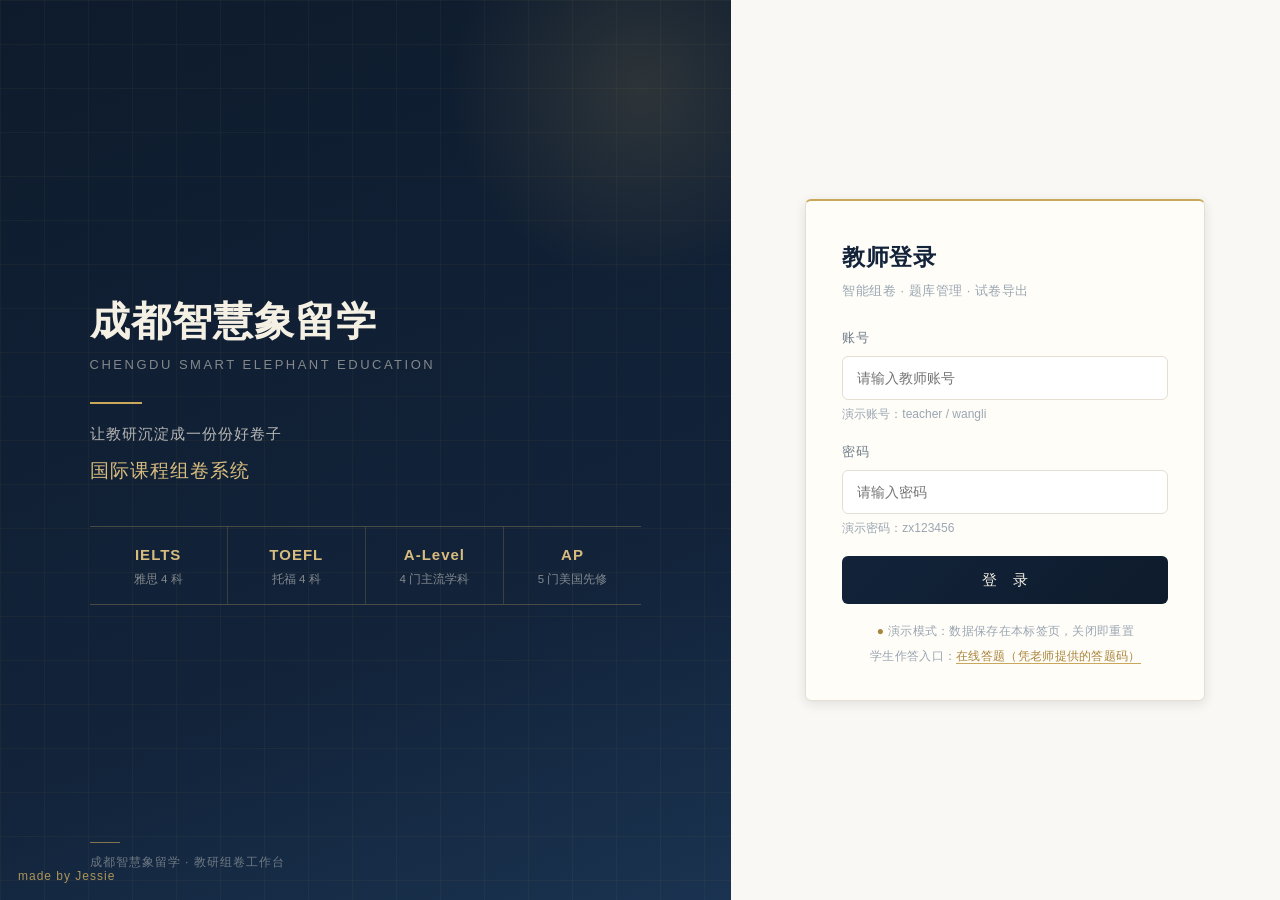
==== commit f6eb8e39: "style: de-AI visual pass — tighter radius/spacing/density, flat hovers, letter-spacing cleanup, remo" ====
--- a/admin.html
+++ b/admin.html
@@ -4,7 +4,7 @@
   <meta charset="UTF-8">
   <meta name="viewport" content="width=device-width, initial-scale=1.0">
   <title>教研工作台 · 国际课程组卷系统</title>
-  <link rel="stylesheet" href="css/style.css?v=20260928p">
+  <link rel="stylesheet" href="css/style.css?v=20260929a">
 </head>
 <body>
 
@@ -736,12 +736,12 @@
     </div>
   </div>
 
-  <script src="js/common.js?v=20260928p"></script>
-  <script src="js/mock-data.js?v=20260928p"></script>
-  <script src="js/api.js?v=20260928p"></script>
-  <script src="js/admin.js?v=20260928p"></script>
-  <script src="js/builder.js?v=20260928p"></script>
-  <script src="js/exams.js?v=20260928p"></script>
-  <script src="js/archive.js?v=20260928p"></script>
+  <script src="js/common.js?v=20260929a"></script>
+  <script src="js/mock-data.js?v=20260929a"></script>
+  <script src="js/api.js?v=20260929a"></script>
+  <script src="js/admin.js?v=20260929a"></script>
+  <script src="js/builder.js?v=20260929a"></script>
+  <script src="js/exams.js?v=20260929a"></script>
+  <script src="js/archive.js?v=20260929a"></script>
 </body>
 </html>
--- a/css/style.css
+++ b/css/style.css
@@ -22,9 +22,9 @@
   --c-danger-soft: #F6E8E5;
   --c-done: #4A7A5E;
   --c-done-soft: #E7EFE7;
-  --radius: 10px;
-  --shadow: 0 2px 12px rgba(14, 27, 44, 0.06);
-  --shadow-hover: 0 10px 28px rgba(14, 27, 44, 0.12);
+  --radius: 6px;
+  --shadow: 0 1px 3px rgba(14, 27, 44, 0.07), 0 1px 2px rgba(14, 27, 44, 0.04);
+  --shadow-hover: 0 3px 12px rgba(14, 27, 44, 0.11);
   --f-serif: "DengXian", "DengXian Light", "Microsoft YaHei", "PingFang SC", sans-serif;
   --f-num: "Segoe UI", "Helvetica Neue", Arial, sans-serif;
 }
@@ -35,8 +35,8 @@
   font-family: "DengXian", "Microsoft YaHei", "PingFang SC", "Hiragino Sans GB", sans-serif;
   background: var(--c-bg);
   color: var(--c-text);
-  font-size: 15px;
-  line-height: 1.65;
+  font-size: 14px;
+  line-height: 1.6;
   -webkit-font-smoothing: antialiased;
 }
 a { color: inherit; text-decoration: none; }
@@ -48,11 +48,11 @@
 .topbar {
   background: var(--c-navy);
   color: #F5F0E4;
-  height: 62px;
-  display: flex;
-  align-items: center;
-  padding: 0 30px;
-  gap: 14px;
+  height: 56px;
+  display: flex;
+  align-items: center;
+  padding: 0 24px;
+  gap: 12px;
   position: sticky;
   top: 0;
   z-index: 50;
@@ -63,7 +63,7 @@
   align-items: center;
   gap: 11px;
   font-family: var(--f-serif);
-  font-size: 18px;
+  font-size: 16px;
   font-weight: 600;
   letter-spacing: 0.5px;
   white-space: nowrap;
@@ -129,20 +129,20 @@
 /* ================= 页签导航 ================= */
 .nav-tabs {
   display: flex;
-  gap: 6px;
+  gap: 4px;
   background: var(--c-card);
   border: 1px solid var(--c-border);
   border-radius: var(--radius);
   box-shadow: var(--shadow);
-  padding: 6px;
-  margin-bottom: 24px;
+  padding: 4px;
+  margin-bottom: 20px;
   position: sticky;
-  top: 74px;
+  top: 68px;
   z-index: 40;
 }
 .nav-tab {
   flex: 1;
-  height: 40px;
+  height: 36px;
   border: none;
   background: transparent;
   border-radius: 6px;
@@ -202,12 +202,12 @@
   align-items: baseline;
   justify-content: space-between;
   gap: 12px;
-  margin: 26px 0 16px;
+  margin: 20px 0 12px;
 }
 .section-head:first-child { margin-top: 0; }
 .section-head h2 {
   font-family: var(--f-serif);
-  font-size: 19px;
+  font-size: 17px;
   font-weight: 600;
   color: var(--c-navy-2);
   letter-spacing: 0.5px;
@@ -228,7 +228,7 @@
   border-radius: var(--radius);
   box-shadow: var(--shadow);
   border: 1px solid var(--c-border);
-  padding: 22px 24px;
+  padding: 18px 20px;
 }
 .stat-grid {
   display: grid;
@@ -241,15 +241,15 @@
   box-shadow: var(--shadow);
   border: 1px solid var(--c-border);
   border-top: 2px solid var(--c-gold);
-  padding: 20px 22px;
+  padding: 14px 18px;
   display: flex;
   align-items: center;
   gap: 16px;
   transition: transform 0.2s, box-shadow 0.2s;
 }
-.stat-card:hover { transform: translateY(-2px); box-shadow: var(--shadow-hover); }
+.stat-card:hover { box-shadow: var(--shadow-hover); border-color: rgba(201, 168, 92, 0.45); }
 .stat-icon {
-  width: 48px; height: 48px;
+  width: 40px; height: 40px;
   border-radius: 50%;
   border: 1px solid var(--c-border);
   background: var(--c-bg);
@@ -261,7 +261,7 @@
 .stat-icon.navy { color: var(--c-navy-2); }
 .stat-meta .stat-value {
   font-family: var(--f-num);
-  font-size: 28px;
+  font-size: 24px;
   font-weight: 700;
   color: var(--c-navy-2);
   line-height: 1.2;
@@ -364,16 +364,15 @@
 table.data th {
   text-align: left;
   font-weight: 600;
-  font-size: 12.5px;
+  font-size: 12px;
   color: var(--c-text-sub);
-  letter-spacing: 0.5px;
   background: #F6F2E9;
-  padding: 11px 14px;
+  padding: 8px 12px;
   border-bottom: 1px solid var(--c-border);
   white-space: nowrap;
 }
 table.data td {
-  padding: 12px 14px;
+  padding: 9px 12px;
   border-bottom: 1px solid #F0EBE0;
   vertical-align: top;
 }
@@ -395,11 +394,10 @@
 /* ================= 标签 ================= */
 .tag {
   display: inline-block;
-  font-size: 12px;
-  padding: 2px 10px;
+  font-size: 11px;
+  padding: 1px 7px;
   border-radius: 3px;
   white-space: nowrap;
-  letter-spacing: 0.5px;
 }
 .tag-subject { background: var(--c-gold-soft); color: var(--c-gold-deep); }
 .tag-type { background: #ECEFF3; color: var(--c-navy-2); }
@@ -414,12 +412,11 @@
 /* ================= 按钮 ================= */
 .btn {
   display: inline-flex; align-items: center; justify-content: center; gap: 6px;
-  height: 38px;
-  padding: 0 18px;
-  border-radius: 6px;
+  height: 34px;
+  padding: 0 14px;
+  border-radius: 5px;
   border: 1px solid transparent;
-  font-size: 14px;
-  letter-spacing: 0.3px;
+  font-size: 13.5px;
   transition: all 0.2s;
   white-space: nowrap;
 }
@@ -488,10 +485,10 @@
   display: inline-flex;
   align-items: center;
   gap: 5px;
-  height: 28px;
-  padding: 0 12px;
-  border: 1px solid var(--c-border);
-  border-radius: 999px;
+  height: 26px;
+  padding: 0 10px;
+  border: 1px solid var(--c-border);
+  border-radius: 4px;
   font-size: 13px;
   background: #fff;
   color: var(--c-text-sub);
@@ -672,7 +669,7 @@
   flex-direction: column;
   gap: 12px;
 }
-.paper-card:hover { transform: translateY(-3px); box-shadow: var(--shadow-hover); border-color: rgba(201, 168, 92, 0.7); }
+.paper-card:hover { box-shadow: var(--shadow-hover); border-color: rgba(201, 168, 92, 0.55); }
 .paper-card .pc-head { display: flex; align-items: flex-start; gap: 10px; }
 .paper-card .pc-name {
   font-family: var(--f-serif);
@@ -777,7 +774,7 @@
   font-size: 14px;
   grid-column: 1 / -1;
 }
-.empty-tip .et-icon { font-size: 30px; margin-bottom: 10px; opacity: 0.5; }
+.empty-tip .et-icon { display: none; }
 
 /* ================= 头像 ================= */
 .avatar {
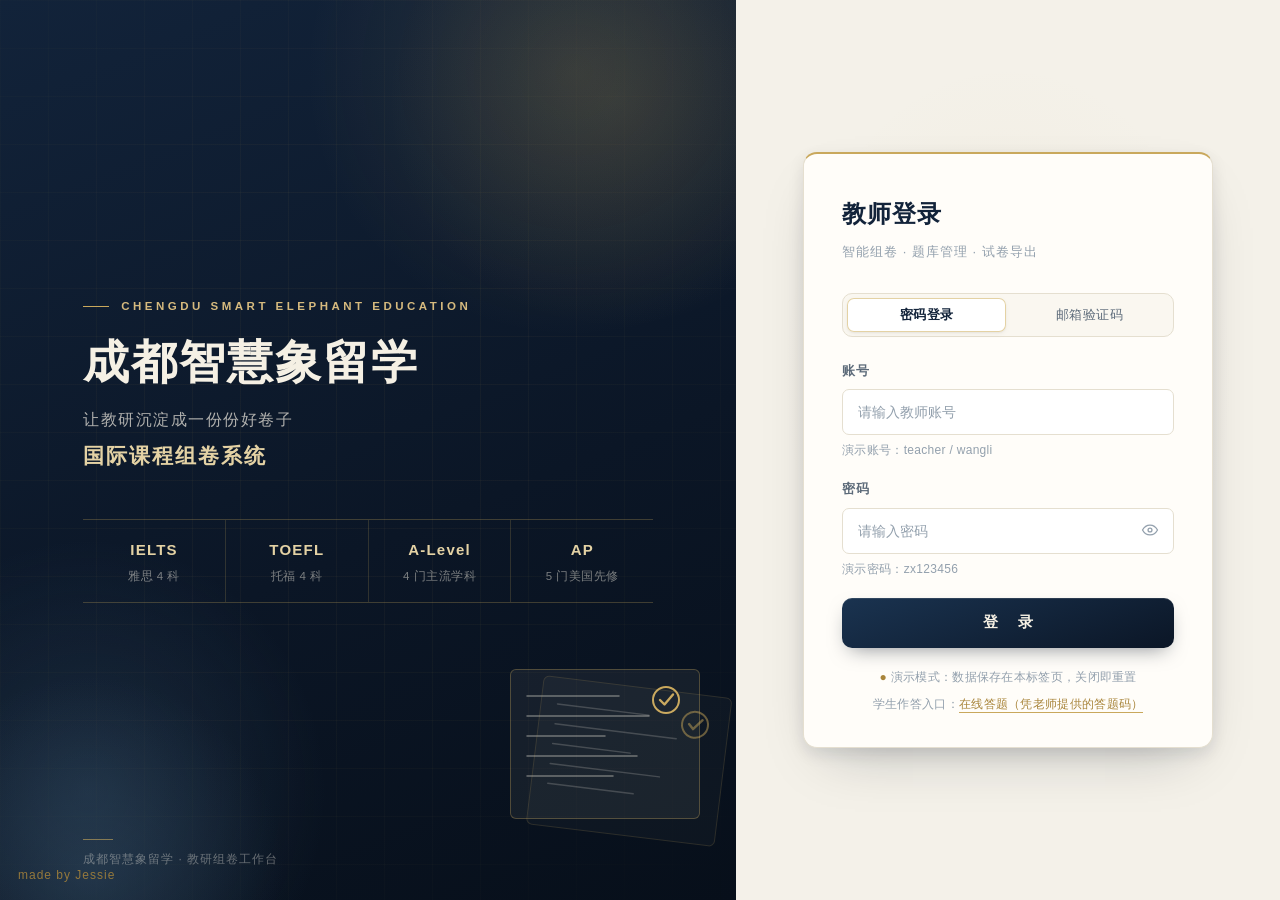
==== commit 40beee53: "邮箱验证码登录（开发模式回显+SMTP 环境变量通道）+ 纸阅视觉升版 v2 + Render/HF 部署套件（v=20261001c）" ====
--- a/admin.html
+++ b/admin.html
@@ -4,7 +4,7 @@
   <meta charset="UTF-8">
   <meta name="viewport" content="width=device-width, initial-scale=1.0">
   <title>教研工作台 · 国际课程组卷系统</title>
-  <link rel="stylesheet" href="css/style.css?v=20260929a">
+  <link rel="stylesheet" href="css/style.css?v=20261001c">
 </head>
 <body>
 
@@ -736,12 +736,13 @@
     </div>
   </div>
 
-  <script src="js/common.js?v=20260929a"></script>
-  <script src="js/mock-data.js?v=20260929a"></script>
-  <script src="js/api.js?v=20260929a"></script>
-  <script src="js/admin.js?v=20260929a"></script>
-  <script src="js/builder.js?v=20260929a"></script>
-  <script src="js/exams.js?v=20260929a"></script>
-  <script src="js/archive.js?v=20260929a"></script>
+  <script src="js/common.js?v=20261001c"></script>
+  <script src="js/mock-data.js?v=20261001c"></script>
+  <script src="js/api.js?v=20261001c"></script>
+  <script src="js/admin.js?v=20261001c"></script>
+  <script src="js/builder.js?v=20261001c"></script>
+  <script src="js/exams.js?v=20261001c"></script>
+  <script src="js/archive.js?v=20261001c"></script>
+  <script src="js/micro.js?v=20261001c"></script>
 </body>
 </html>
--- a/css/style.css
+++ b/css/style.css
@@ -1,67 +1,149 @@
 /* =========================================================
- * 成都智慧象留学 · 国际课程组卷系统 - 全站样式
- * 与学生进度追踪系统同一套视觉规范（藏蓝 #0E1B2C / 香槟金 #C9A85C）
- * 字体：标题等线 DengXian，数字 Segoe UI，字距 ≤1px
+ * 成都智慧象留学 · 国际课程组卷系统 — 全站样式 v2「纸阅 Atelier」
+ * 2026-10-01 视觉升版：墨蓝 × 香槟金 × 暖纸面
+ * 排印：DengXian / 雅黑 + Segoe UI（数字 tabular-nums）
+ * 规则：金色只做点缀；动效统一 out-quint / spring 曲线；
+ *       打印段（.paper-sheet）保持 A4 排版精度，勿随意改动
  * ========================================================= */
 
 :root {
-  --c-navy: #0E1B2C;
-  --c-navy-2: #12233A;
-  --c-navy-3: #3E5C76;
-  --c-gold: #C9A85C;
-  --c-gold-light: #D8BC7E;
-  --c-gold-deep: #A9853B;
-  --c-gold-soft: #F3EAD5;
-  --c-bg: #FAF8F4;
-  --c-card: #FFFDF8;
-  --c-border: #E5DFD2;
-  --c-text: #2E3A48;
-  --c-text-sub: #6E7B88;
-  --c-text-light: #9AA6B2;
-  --c-danger: #B04A3E;
-  --c-danger-soft: #F6E8E5;
-  --c-done: #4A7A5E;
-  --c-done-soft: #E7EFE7;
-  --radius: 6px;
-  --shadow: 0 1px 3px rgba(14, 27, 44, 0.07), 0 1px 2px rgba(14, 27, 44, 0.04);
-  --shadow-hover: 0 3px 12px rgba(14, 27, 44, 0.11);
-  --f-serif: "DengXian", "DengXian Light", "Microsoft YaHei", "PingFang SC", sans-serif;
-  --f-num: "Segoe UI", "Helvetica Neue", Arial, sans-serif;
+  /* ---- 墨蓝（Ink） ---- */
+  --ink-950: #070F1A;
+  --ink-900: #0B1626;
+  --ink-850: #0E1B2C;
+  --ink-800: #12233A;
+  --ink-700: #1A3350;
+  --ink-600: #24446B;
+  --ink-500: #3E5C76;
+
+  /* ---- 香槟金（Champagne） ---- */
+  --gold-100: #F6EFDC;
+  --gold-200: #F0E4C8;
+  --gold-300: #E4D2A4;
+  --gold-400: #D6BA7E;
+  --gold-500: #C9A85C;
+  --gold-600: #A9853B;
+  --gold-700: #8A6D2F;
+
+  /* ---- 纸面（Paper） ---- */
+  --paper: #F4F1E9;
+  --paper-2: #FAF7F0;
+  --card: #FFFDF9;
+  --line: #E5DFD0;
+  --line-2: #EFEAE0;
+
+  /* ---- 文字 ---- */
+  --tx: #253140;
+  --tx-2: #5C6A79;
+  --tx-3: #93A0AD;
+
+  /* ---- 语义 ---- */
+  --danger: #B04A3E;
+  --danger-soft: #F7E9E6;
+  --ok: #45775C;
+  --ok-soft: #E8F0E8;
+
+  /* ---- 字体 ---- */
+  --f-sans: "DengXian", "PingFang SC", "Microsoft YaHei", "Hiragino Sans GB", sans-serif;
+  --f-num: "Segoe UI", -apple-system, "Helvetica Neue", Arial, sans-serif;
+
+  /* ---- 圆角 / 阴影 / 动效 ---- */
+  --r-sm: 7px;
+  --r-md: 10px;
+  --r-lg: 14px;
+  --sh-1: 0 1px 2px rgba(12, 23, 37, 0.05), 0 2px 6px rgba(12, 23, 37, 0.04);
+  --sh-2: 0 2px 6px rgba(12, 23, 37, 0.06), 0 14px 32px -18px rgba(12, 23, 37, 0.22);
+  --sh-3: 0 6px 16px rgba(12, 23, 37, 0.1), 0 24px 56px -24px rgba(12, 23, 37, 0.28);
+  --e-out: cubic-bezier(0.22, 1, 0.36, 1);
+  --e-spring: cubic-bezier(0.34, 1.4, 0.64, 1);
+  --t-fast: 0.18s;
+  --t-med: 0.32s;
+
+  /* ---- 旧变量别名（JS 内联样式与历史模板仍在引用，勿删） ---- */
+  --c-navy: var(--ink-850);
+  --c-navy-2: var(--ink-800);
+  --c-navy-3: var(--ink-500);
+  --c-gold: var(--gold-500);
+  --c-gold-light: var(--gold-400);
+  --c-gold-deep: var(--gold-600);
+  --c-gold-soft: var(--gold-100);
+  --c-bg: var(--paper);
+  --c-card: var(--card);
+  --c-border: var(--line);
+  --c-text: var(--tx);
+  --c-text-sub: var(--tx-2);
+  --c-text-light: var(--tx-3);
+  --c-danger: var(--danger);
+  --c-danger-soft: var(--danger-soft);
+  --c-done: var(--ok);
+  --c-done-soft: var(--ok-soft);
+  --radius: var(--r-md);
+  --shadow: var(--sh-1);
+  --shadow-hover: var(--sh-2);
+  --f-serif: var(--f-sans);
 }
 
 * { margin: 0; padding: 0; box-sizing: border-box; }
+[hidden] { display: none !important; }
 html, body { height: 100%; }
 body {
-  font-family: "DengXian", "Microsoft YaHei", "PingFang SC", "Hiragino Sans GB", sans-serif;
-  background: var(--c-bg);
-  color: var(--c-text);
+  font-family: var(--f-sans);
+  background: var(--paper);
+  color: var(--tx);
   font-size: 14px;
-  line-height: 1.6;
+  line-height: 1.65;
   -webkit-font-smoothing: antialiased;
-}
+  text-rendering: optimizeLegibility;
+}
+::selection { background: rgba(201, 168, 92, 0.32); color: var(--ink-900); }
 a { color: inherit; text-decoration: none; }
 ul, ol { list-style: none; }
 button { font-family: inherit; cursor: pointer; }
-input, select, textarea { font-family: inherit; font-size: 14px; color: var(--c-text); }
+input, select, textarea { font-family: inherit; font-size: 14px; color: var(--tx); }
+img { max-width: 100%; }
+
+/* 焦点可达性：键盘导航时金色描边 */
+:focus { outline: none; }
+:focus-visible { outline: 2px solid var(--gold-500); outline-offset: 2px; border-radius: 4px; }
+
+/* 滚动条 */
+::-webkit-scrollbar { width: 10px; height: 10px; }
+::-webkit-scrollbar-track { background: transparent; }
+::-webkit-scrollbar-thumb {
+  background: rgba(14, 27, 44, 0.16);
+  border-radius: 999px;
+  border: 3px solid transparent;
+  background-clip: content-box;
+}
+::-webkit-scrollbar-thumb:hover { background-color: rgba(14, 27, 44, 0.3); }
+* { scrollbar-width: thin; scrollbar-color: rgba(14, 27, 44, 0.18) transparent; }
 
 /* ================= 顶部导航 ================= */
 .topbar {
-  background: var(--c-navy);
+  background: linear-gradient(180deg, var(--ink-800) 0%, var(--ink-900) 100%);
   color: #F5F0E4;
-  height: 56px;
-  display: flex;
-  align-items: center;
-  padding: 0 24px;
+  height: 58px;
+  display: flex;
+  align-items: center;
+  padding: 0 26px;
   gap: 12px;
   position: sticky;
   top: 0;
   z-index: 50;
-  border-bottom: 1px solid rgba(201, 168, 92, 0.35);
+}
+/* 顶栏底部的金色缝线 */
+.topbar::after {
+  content: "";
+  position: absolute;
+  left: 0; right: 0; bottom: -1px;
+  height: 1px;
+  background: linear-gradient(90deg, transparent 0%, rgba(201, 168, 92, 0.55) 18%, rgba(201, 168, 92, 0.55) 82%, transparent 100%);
+  pointer-events: none;
 }
 .topbar .brand {
   display: flex;
   align-items: center;
-  gap: 11px;
+  gap: 12px;
   font-family: var(--f-serif);
   font-size: 16px;
   font-weight: 600;
@@ -70,29 +152,39 @@
   color: #F5F0E4;
 }
 .topbar .brand-mark {
-  width: 32px; height: 32px;
-  border: 1px solid var(--c-gold);
-  border-radius: 6px;
+  width: 34px; height: 34px;
+  border: 1px solid rgba(201, 168, 92, 0.65);
+  border-radius: 9px;
+  background:
+    radial-gradient(120% 120% at 20% 0%, rgba(201, 168, 92, 0.18), transparent 60%),
+    rgba(255, 255, 255, 0.03);
+  box-shadow: inset 0 1px 0 rgba(255, 255, 255, 0.08);
   display: inline-flex; align-items: center; justify-content: center;
-  color: var(--c-gold-light);
+  color: var(--gold-300);
   flex: none;
-}
-.topbar .brand-mark svg { width: 18px; height: 18px; }
+  transition: box-shadow var(--t-med) var(--e-out), transform var(--t-med) var(--e-spring);
+}
+.topbar .brand:hover .brand-mark {
+  box-shadow: 0 0 0 4px rgba(201, 168, 92, 0.12), inset 0 1px 0 rgba(255, 255, 255, 0.08);
+  transform: translateY(-1px);
+}
+.topbar .brand-mark svg { width: 19px; height: 19px; }
 .topbar .brand-sub {
   font-size: 12px;
   font-weight: 400;
-  color: rgba(245, 240, 228, 0.55);
+  color: rgba(245, 240, 228, 0.52);
   letter-spacing: 0.3px;
-  border-left: 1px solid rgba(201, 168, 92, 0.4);
+  border-left: 1px solid rgba(201, 168, 92, 0.35);
   padding-left: 12px;
 }
 .topbar .spacer { flex: 1; }
 .topbar .mode-chip {
   font-size: 12px;
-  color: rgba(245, 240, 228, 0.65);
-  border: 1px dashed rgba(201, 168, 92, 0.5);
-  border-radius: 4px;
-  padding: 2px 10px;
+  color: rgba(245, 240, 228, 0.68);
+  border: 1px solid rgba(201, 168, 92, 0.4);
+  background: rgba(201, 168, 92, 0.07);
+  border-radius: 999px;
+  padding: 4px 14px;
   letter-spacing: 0.3px;
   white-space: nowrap;
 }
@@ -101,74 +193,91 @@
   align-items: center;
   gap: 10px;
   font-size: 13px;
-  color: rgba(245, 240, 228, 0.9);
+  color: rgba(245, 240, 228, 0.92);
   white-space: nowrap;
 }
-.topbar .user-chip .avatar { width: 30px; height: 30px; font-size: 13px; }
+.topbar .user-chip .avatar { width: 32px; height: 32px; font-size: 13px; box-shadow: 0 0 0 2px rgba(201, 168, 92, 0.35); }
 .topbar .role-badge {
-  font-size: 12px;
-  color: var(--c-gold-light);
-  border: 1px solid rgba(201, 168, 92, 0.55);
-  border-radius: 3px;
-  padding: 1px 8px;
-  letter-spacing: 0.3px;
+  font-size: 11.5px;
+  color: var(--gold-300);
+  border: 1px solid rgba(201, 168, 92, 0.5);
+  background: rgba(201, 168, 92, 0.08);
+  border-radius: 5px;
+  padding: 2px 9px;
+  letter-spacing: 0.5px;
 }
 .topbar .user-link {
-  font-size: 13px;
-  color: rgba(245, 240, 228, 0.8);
-  padding: 5px 13px;
-  border: 1px solid rgba(245, 240, 228, 0.28);
-  border-radius: 4px;
-  transition: border-color 0.2s, color 0.2s;
+  font-size: 12.5px;
+  color: rgba(245, 240, 228, 0.78);
+  padding: 6px 14px;
+  border: 1px solid rgba(245, 240, 228, 0.22);
+  border-radius: 7px;
+  transition: border-color var(--t-fast), color var(--t-fast), background var(--t-fast), transform var(--t-fast);
   white-space: nowrap;
   letter-spacing: 0.3px;
   background: transparent;
 }
-.topbar .user-link:hover { border-color: var(--c-gold); color: var(--c-gold-light); }
+.topbar .user-link:hover {
+  border-color: var(--gold-500);
+  color: var(--gold-300);
+  background: rgba(201, 168, 92, 0.08);
+}
+.topbar .user-link:active { transform: scale(0.96); }
 
 /* ================= 页签导航 ================= */
 .nav-tabs {
   display: flex;
   gap: 4px;
-  background: var(--c-card);
-  border: 1px solid var(--c-border);
-  border-radius: var(--radius);
-  box-shadow: var(--shadow);
-  padding: 4px;
-  margin-bottom: 20px;
+  background: var(--card);
+  border: 1px solid var(--line);
+  border-radius: var(--r-md);
+  box-shadow: var(--sh-1);
+  padding: 5px;
+  margin-bottom: 22px;
   position: sticky;
-  top: 68px;
+  top: 70px;
   z-index: 40;
 }
 .nav-tab {
   flex: 1;
-  height: 36px;
+  height: 38px;
   border: none;
   background: transparent;
-  border-radius: 6px;
-  font-size: 14px;
+  border-radius: 8px;
+  font-size: 13.5px;
   letter-spacing: 0.5px;
-  color: var(--c-text-sub);
+  color: var(--tx-2);
   display: inline-flex;
   align-items: center;
   justify-content: center;
   gap: 7px;
-  transition: all 0.2s;
+  transition: color var(--t-fast), background var(--t-fast);
   position: relative;
 }
-.nav-tab svg { width: 16px; height: 16px; opacity: 0.75; }
-.nav-tab:hover { color: var(--c-gold-deep); background: var(--c-bg); }
+.nav-tab svg { width: 16px; height: 16px; opacity: 0.6; transition: transform var(--t-med) var(--e-spring), opacity var(--t-fast); }
+.nav-tab:hover { color: var(--gold-700); background: var(--paper-2); }
+.nav-tab:hover svg { opacity: 0.9; transform: translateY(-1px); }
 .nav-tab.active {
-  background: var(--c-navy-2);
+  background: linear-gradient(180deg, var(--ink-700), var(--ink-850));
   color: #F5F0E4;
-  font-weight: 500;
-}
-.nav-tab.active svg { opacity: 1; }
+  font-weight: 600;
+  box-shadow: 0 2px 8px -2px rgba(12, 23, 37, 0.4), inset 0 1px 0 rgba(255, 255, 255, 0.06);
+}
+.nav-tab.active svg { opacity: 1; color: var(--gold-300); }
+.nav-tab.active::after {
+  content: "";
+  position: absolute;
+  left: 50%; bottom: 3px;
+  transform: translateX(-50%);
+  width: 18px; height: 2px;
+  border-radius: 2px;
+  background: linear-gradient(90deg, var(--gold-400), var(--gold-500));
+}
 .nav-tab .badge {
   min-width: 18px;
   height: 18px;
   border-radius: 999px;
-  background: var(--c-gold);
+  background: var(--gold-500);
   color: #fff;
   font-size: 11px;
   font-family: var(--f-num);
@@ -179,22 +288,21 @@
 }
 
 /* ================= 布局 ================= */
-.page { max-width: 1200px; margin: 0 auto; padding: 24px 24px 20px; }
+.page { max-width: 1240px; margin: 0 auto; padding: 28px 28px 24px; }
 .site-footer {
   text-align: center;
   font-size: 12px;
-  color: var(--c-text-light);
-  letter-spacing: 0.3px;
-  padding: 26px 0 34px;
+  color: var(--tx-3);
+  letter-spacing: 0.4px;
+  padding: 30px 0 38px;
 }
 .site-footer::before {
   content: "";
   display: block;
   width: 56px;
   height: 1px;
-  background: var(--c-gold);
-  opacity: 0.55;
-  margin: 0 auto 14px;
+  background: linear-gradient(90deg, transparent, var(--gold-500), transparent);
+  margin: 0 auto 16px;
 }
 
 .section-head {
@@ -202,33 +310,35 @@
   align-items: baseline;
   justify-content: space-between;
   gap: 12px;
-  margin: 20px 0 12px;
+  margin: 22px 0 14px;
 }
 .section-head:first-child { margin-top: 0; }
 .section-head h2 {
   font-family: var(--f-serif);
-  font-size: 17px;
+  font-size: 17.5px;
   font-weight: 600;
-  color: var(--c-navy-2);
+  color: var(--ink-800);
   letter-spacing: 0.5px;
+  display: flex;
+  align-items: center;
 }
 .section-head h2::before {
   content: "";
   display: inline-block;
-  width: 4px; height: 15px;
-  background: var(--c-gold);
+  width: 3px; height: 16px;
+  border-radius: 2px;
+  background: linear-gradient(180deg, var(--gold-400), var(--gold-600));
   margin-right: 10px;
-  vertical-align: -1px;
-}
-.section-head .sec-note { font-size: 12px; color: var(--c-text-light); letter-spacing: 0.5px; }
+}
+.section-head .sec-note { font-size: 12px; color: var(--tx-3); letter-spacing: 0.5px; }
 
 /* ================= 卡片与统计 ================= */
 .card {
-  background: var(--c-card);
-  border-radius: var(--radius);
-  box-shadow: var(--shadow);
-  border: 1px solid var(--c-border);
-  padding: 18px 20px;
+  background: var(--card);
+  border-radius: var(--r-lg);
+  box-shadow: var(--sh-1);
+  border: 1px solid var(--line);
+  padding: 22px 24px;
 }
 .stat-grid {
   display: grid;
@@ -236,43 +346,69 @@
   gap: 18px;
 }
 .stat-card {
-  background: var(--c-card);
-  border-radius: var(--radius);
-  box-shadow: var(--shadow);
-  border: 1px solid var(--c-border);
-  border-top: 2px solid var(--c-gold);
-  padding: 14px 18px;
+  position: relative;
+  overflow: hidden;
+  background: var(--card);
+  border-radius: var(--r-lg);
+  box-shadow: var(--sh-1);
+  border: 1px solid var(--line);
+  padding: 18px 20px 16px;
   display: flex;
   align-items: center;
   gap: 16px;
-  transition: transform 0.2s, box-shadow 0.2s;
-}
-.stat-card:hover { box-shadow: var(--shadow-hover); border-color: rgba(201, 168, 92, 0.45); }
+  transition: transform var(--t-med) var(--e-out), box-shadow var(--t-med) var(--e-out), border-color var(--t-med);
+}
+.stat-card::before {
+  content: "";
+  position: absolute;
+  top: 0; left: 0; right: 0;
+  height: 2px;
+  background: linear-gradient(90deg, var(--gold-400), var(--gold-600));
+  transform: scaleX(0);
+  transform-origin: left;
+  transition: transform 0.7s var(--e-out) 0.15s;
+}
+.stat-card.in::before, .stat-card:hover::before { transform: scaleX(1); }
+.stat-card:hover {
+  transform: translateY(-2px);
+  box-shadow: var(--sh-2);
+  border-color: rgba(201, 168, 92, 0.5);
+}
 .stat-icon {
-  width: 40px; height: 40px;
-  border-radius: 50%;
-  border: 1px solid var(--c-border);
-  background: var(--c-bg);
-  color: var(--c-gold-deep);
+  width: 42px; height: 42px;
+  border-radius: 12px;
+  border: 1px solid var(--line);
+  background: var(--paper-2);
+  color: var(--gold-600);
   display: flex; align-items: center; justify-content: center;
   flex: none;
+  transition: background var(--t-med), color var(--t-med), transform var(--t-med) var(--e-spring);
+}
+.stat-card:hover .stat-icon {
+  background: var(--gold-100);
+  border-color: var(--gold-200);
+  transform: scale(1.05);
 }
 .stat-icon svg { width: 22px; height: 22px; }
-.stat-icon.navy { color: var(--c-navy-2); }
+.stat-icon.navy { color: var(--ink-700); }
+.stat-card:hover .stat-icon.navy { color: var(--ink-800); }
 .stat-meta .stat-value {
   font-family: var(--f-num);
-  font-size: 24px;
+  font-variant-numeric: tabular-nums;
+  font-size: 26px;
   font-weight: 700;
-  color: var(--c-navy-2);
+  color: var(--ink-800);
   line-height: 1.2;
+  letter-spacing: -0.3px;
 }
 .stat-meta .stat-value .unit {
   font-size: 13px; font-weight: 400;
-  color: var(--c-text-sub);
+  color: var(--tx-2);
   margin-left: 3px;
-  font-family: "Microsoft YaHei", sans-serif;
-}
-.stat-meta .stat-label { font-size: 13px; color: var(--c-text-sub); margin-top: 2px; letter-spacing: 0.3px; }
+  font-family: var(--f-sans);
+  letter-spacing: 0;
+}
+.stat-meta .stat-label { font-size: 12.5px; color: var(--tx-2); margin-top: 3px; letter-spacing: 0.3px; }
 
 .overview-grid {
   display: grid;
@@ -282,32 +418,47 @@
 }
 
 /* 分布条 */
-.dist-row { display: flex; align-items: center; gap: 12px; margin-bottom: 10px; }
-.dist-row .dist-label { width: 76px; font-size: 13px; color: var(--c-text-sub); white-space: nowrap; }
-.dist-row .dist-track { flex: 1; height: 8px; background: #EFEAE0; border-radius: 999px; overflow: hidden; }
-.dist-row .dist-fill { height: 100%; border-radius: 999px; background: linear-gradient(90deg, var(--c-navy-2), var(--c-navy-3)); transition: width 0.6s ease; }
-.dist-row.gold .dist-fill { background: linear-gradient(90deg, var(--c-gold), var(--c-gold-light)); }
-.dist-row .dist-num { width: 34px; text-align: right; font-family: var(--f-num); font-size: 13px; color: var(--c-navy-2); font-weight: 600; }
+.dist-row { display: flex; align-items: center; gap: 12px; margin-bottom: 12px; }
+.dist-row .dist-label { width: 80px; font-size: 13px; color: var(--tx-2); white-space: nowrap; }
+.dist-row .dist-track { flex: 1; height: 8px; background: var(--line-2); border-radius: 999px; overflow: hidden; }
+.dist-row .dist-fill {
+  display: block;
+  height: 100%;
+  border-radius: 999px;
+  background: linear-gradient(90deg, var(--ink-700), var(--ink-500));
+  transition: width 0.9s var(--e-out);
+}
+.dist-row.gold .dist-fill { background: linear-gradient(90deg, var(--gold-600), var(--gold-400)); }
+.dist-row .dist-num {
+  width: 36px; text-align: right;
+  font-family: var(--f-num);
+  font-variant-numeric: tabular-nums;
+  font-size: 13px; color: var(--ink-800); font-weight: 600;
+}
 
 /* 最近试卷列表 */
 .paper-brief {
   display: flex;
   align-items: center;
   gap: 12px;
-  padding: 12px 4px;
-  border-bottom: 1px dashed var(--c-border);
-}
+  padding: 13px 8px;
+  margin: 0 -8px;
+  border-bottom: 1px dashed var(--line);
+  border-radius: var(--r-sm);
+  transition: background var(--t-fast);
+}
+.paper-brief:hover { background: var(--paper-2); }
 .paper-brief:last-child { border-bottom: none; }
 .paper-brief .pb-main { flex: 1; min-width: 0; }
 .paper-brief .pb-name {
   font-family: var(--f-serif);
   font-size: 15px;
   font-weight: 600;
-  color: var(--c-navy-2);
+  color: var(--ink-800);
   white-space: nowrap; overflow: hidden; text-overflow: ellipsis;
 }
-.paper-brief .pb-meta { font-size: 12px; color: var(--c-text-light); margin-top: 1px; }
-.paper-brief .pb-meta b { color: var(--c-gold-deep); font-family: var(--f-num); font-weight: 600; }
+.paper-brief .pb-meta { font-size: 12px; color: var(--tx-3); margin-top: 2px; }
+.paper-brief .pb-meta b { color: var(--gold-600); font-family: var(--f-num); font-weight: 600; }
 
 /* ================= 筛选工具栏 ================= */
 .toolbar {
@@ -322,38 +473,59 @@
   position: absolute; left: 13px; top: 50%;
   transform: translateY(-50%);
   width: 16px; height: 16px;
-  color: var(--c-text-light);
+  color: var(--tx-3);
   pointer-events: none;
-}
+  transition: color var(--t-fast);
+}
+.search-box:focus-within svg { color: var(--gold-600); }
 .search-box input {
   width: 100%;
   height: 38px;
-  border: 1px solid var(--c-border);
-  border-radius: 6px;
+  border: 1px solid var(--line);
+  border-radius: var(--r-sm);
   padding: 0 12px 0 38px;
   background: #fff;
   outline: none;
-  transition: border-color 0.2s, box-shadow 0.2s;
-}
-.search-box input:focus { border-color: var(--c-navy-2); box-shadow: 0 0 0 3px rgba(18, 35, 58, 0.08); }
-.toolbar select {
+  transition: border-color var(--t-fast), box-shadow var(--t-fast);
+}
+.search-box input::placeholder { color: var(--tx-3); }
+.search-box input:focus {
+  border-color: var(--gold-500);
+  box-shadow: 0 0 0 3px rgba(201, 168, 92, 0.16);
+}
+.toolbar select, .modal select, .ws-toolbar select, .type-row select, .quick-bar select {
   height: 38px;
-  border: 1px solid var(--c-border);
-  border-radius: 6px;
-  background: #fff;
-  padding: 0 10px;
+  border: 1px solid var(--line);
+  border-radius: var(--r-sm);
+  background: #fff url("data:image/svg+xml;charset=utf-8,%3Csvg xmlns='http://www.w3.org/2000/svg' width='10' height='6' viewBox='0 0 10 6'%3E%3Cpath d='M1 1l4 4 4-4' fill='none' stroke='%23A9853B' stroke-width='1.6' stroke-linecap='round' stroke-linejoin='round'/%3E%3C/svg%3E") no-repeat right 12px center;
+  appearance: none;
+  -webkit-appearance: none;
+  padding: 0 32px 0 12px;
   outline: none;
   min-width: 96px;
-}
-.toolbar select:focus { border-color: var(--c-navy-2); }
-.toolbar .result-count { font-size: 13px; color: var(--c-text-light); margin-left: auto; white-space: nowrap; }
+  cursor: pointer;
+  transition: border-color var(--t-fast), box-shadow var(--t-fast);
+}
+.toolbar select:hover, .form-item select:hover { border-color: var(--gold-400); }
+.toolbar select:focus, .form-item select:focus {
+  border-color: var(--gold-500);
+  box-shadow: 0 0 0 3px rgba(201, 168, 92, 0.16);
+}
+.toolbar .result-count {
+  font-size: 12.5px;
+  color: var(--tx-3);
+  margin-left: auto;
+  white-space: nowrap;
+  font-family: var(--f-num);
+  letter-spacing: 0.3px;
+}
 
 /* ================= 表格 ================= */
 .table-wrap {
-  background: var(--c-card);
-  border-radius: var(--radius);
-  border: 1px solid var(--c-border);
-  box-shadow: var(--shadow);
+  background: var(--card);
+  border-radius: var(--r-lg);
+  border: 1px solid var(--line);
+  box-shadow: var(--sh-1);
   overflow-x: auto;
 }
 table.data {
@@ -364,140 +536,184 @@
 table.data th {
   text-align: left;
   font-weight: 600;
-  font-size: 12px;
-  color: var(--c-text-sub);
-  background: #F6F2E9;
-  padding: 8px 12px;
-  border-bottom: 1px solid var(--c-border);
+  font-size: 11.5px;
+  color: var(--tx-3);
+  letter-spacing: 0.8px;
+  background: var(--paper-2);
+  padding: 11px 14px;
+  border-bottom: 1px solid var(--line);
   white-space: nowrap;
 }
 table.data td {
-  padding: 9px 12px;
-  border-bottom: 1px solid #F0EBE0;
+  padding: 11px 14px;
+  border-bottom: 1px solid var(--line-2);
   vertical-align: top;
 }
 table.data tr:last-child td { border-bottom: none; }
 table.data tbody tr { transition: background 0.15s; }
-table.data tbody tr:hover { background: #FBF8F1; }
+table.data tbody tr:hover { background: #FBF8F0; }
 td.cell-stem { max-width: 380px; }
 .stem-snip {
   display: -webkit-box;
   -webkit-line-clamp: 2;
   -webkit-box-orient: vertical;
   overflow: hidden;
-  color: var(--c-text);
-  line-height: 1.55;
-}
-.cell-sub { font-size: 12px; color: var(--c-text-light); margin-top: 2px; }
+  color: var(--tx);
+  line-height: 1.6;
+}
+.cell-sub { font-size: 12px; color: var(--tx-3); margin-top: 2px; }
 .row-actions { display: flex; gap: 6px; flex-wrap: wrap; white-space: nowrap; }
 
 /* ================= 标签 ================= */
 .tag {
   display: inline-block;
   font-size: 11px;
-  padding: 1px 7px;
-  border-radius: 3px;
+  line-height: 1.7;
+  padding: 1px 8px;
+  border-radius: 5px;
   white-space: nowrap;
-}
-.tag-subject { background: var(--c-gold-soft); color: var(--c-gold-deep); }
-.tag-type { background: #ECEFF3; color: var(--c-navy-2); }
-.tag-d1, .tag-d2 { background: #E7EFE7; color: var(--c-done); }
-.tag-d3 { background: var(--c-gold-soft); color: var(--c-gold-deep); }
-.tag-d4, .tag-d5 { background: var(--c-navy-2); color: var(--c-gold-light); }
-.tag-ok { background: var(--c-done-soft); color: var(--c-done); }
-.tag-off { background: #F0F0F0; color: var(--c-text-light); }
-.tag-draft { background: var(--c-gold-soft); color: var(--c-gold-deep); }
-.tag-final { background: var(--c-done-soft); color: var(--c-done); }
+  letter-spacing: 0.3px;
+}
+.tag-subject { background: var(--gold-100); color: var(--gold-700); border: 1px solid var(--gold-200); }
+.tag-type { background: #ECF0F4; color: var(--ink-700); border: 1px solid #E0E6EC; }
+.tag-d1, .tag-d2 { background: var(--ok-soft); color: var(--ok); border: 1px solid #D8E5D8; }
+.tag-d3 { background: var(--gold-100); color: var(--gold-700); border: 1px solid var(--gold-200); }
+.tag-d4, .tag-d5 { background: var(--ink-800); color: var(--gold-300); border: 1px solid var(--ink-700); }
+.tag-ok { background: var(--ok-soft); color: var(--ok); border: 1px solid #D8E5D8; }
+.tag-off { background: #F1F1EF; color: var(--tx-3); border: 1px solid var(--line-2); }
+.tag-draft { background: var(--gold-100); color: var(--gold-700); border: 1px solid var(--gold-200); }
+.tag-final { background: var(--ok-soft); color: var(--ok); border: 1px solid #D8E5D8; }
 
 /* ================= 按钮 ================= */
 .btn {
+  position: relative;
+  overflow: hidden;
   display: inline-flex; align-items: center; justify-content: center; gap: 6px;
-  height: 34px;
-  padding: 0 14px;
-  border-radius: 5px;
+  height: 36px;
+  padding: 0 16px;
+  border-radius: var(--r-sm);
   border: 1px solid transparent;
   font-size: 13.5px;
-  transition: all 0.2s;
+  letter-spacing: 0.3px;
+  transition: transform var(--t-fast) var(--e-out), box-shadow var(--t-fast), background var(--t-fast), border-color var(--t-fast), color var(--t-fast), filter var(--t-fast);
   white-space: nowrap;
-}
-.btn-primary { background: var(--c-navy-2); color: #F5F0E4; }
-.btn-primary:hover { background: var(--c-navy); box-shadow: var(--shadow-hover); }
-.btn-accent { background: var(--c-gold); color: #FFFFFF; }
-.btn-accent:hover { background: var(--c-gold-deep); box-shadow: var(--shadow-hover); }
-.btn-ghost { background: #fff; border-color: var(--c-border); color: var(--c-text-sub); }
-.btn-ghost:hover { border-color: var(--c-gold); color: var(--c-gold-deep); }
-.btn-danger { background: #fff; border-color: var(--c-border); color: var(--c-danger); }
-.btn-danger:hover { border-color: var(--c-danger); background: var(--c-danger-soft); }
-.btn-lg { height: 46px; padding: 0 28px; font-size: 15px; }
-.btn:disabled { opacity: 0.55; cursor: not-allowed; box-shadow: none; }
+  user-select: none;
+}
+.btn:active { transform: scale(0.97); }
+.btn-primary {
+  background: linear-gradient(180deg, var(--ink-700), var(--ink-850));
+  color: #F5F0E4;
+  box-shadow: inset 0 1px 0 rgba(255, 255, 255, 0.08), 0 1px 3px rgba(12, 23, 37, 0.25);
+}
+.btn-primary:hover {
+  filter: brightness(1.14);
+  box-shadow: inset 0 1px 0 rgba(255, 255, 255, 0.1), 0 6px 16px -6px rgba(12, 23, 37, 0.45);
+}
+.btn-accent {
+  background: linear-gradient(160deg, var(--gold-300) 0%, var(--gold-500) 90%);
+  color: #241B07;
+  font-weight: 600;
+  box-shadow: inset 0 1px 0 rgba(255, 255, 255, 0.45), 0 1px 3px rgba(138, 109, 47, 0.3);
+}
+.btn-accent:hover {
+  filter: brightness(1.05);
+  box-shadow: inset 0 1px 0 rgba(255, 255, 255, 0.5), 0 6px 16px -6px rgba(138, 109, 47, 0.5);
+}
+.btn-ghost { background: #fff; border-color: var(--line); color: var(--tx-2); }
+.btn-ghost:hover { border-color: var(--gold-500); color: var(--gold-700); background: var(--gold-100); }
+.btn-danger { background: #fff; border-color: var(--line); color: var(--danger); }
+.btn-danger:hover { border-color: var(--danger); background: var(--danger-soft); }
+.btn-lg { height: 48px; padding: 0 30px; font-size: 15px; border-radius: var(--r-md); }
+.btn:disabled { opacity: 0.5; cursor: not-allowed; box-shadow: none; transform: none; }
+/* 点击涟漪（由 micro.js 注入 <i class="rp">） */
+.btn .rp {
+  position: absolute;
+  border-radius: 50%;
+  background: currentColor;
+  opacity: 0.22;
+  transform: scale(0);
+  animation: rp 0.55s var(--e-out) forwards;
+  pointer-events: none;
+}
+@keyframes rp { to { transform: scale(2.4); opacity: 0; } }
+
 .btn-mini {
-  height: 26px;
-  padding: 0 10px;
+  height: 27px;
+  padding: 0 11px;
   font-size: 12px;
-  border-radius: 4px;
-  border: 1px solid var(--c-border);
+  border-radius: 6px;
+  border: 1px solid var(--line);
   background: #fff;
-  color: var(--c-text-sub);
+  color: var(--tx-2);
   display: inline-flex;
   align-items: center;
   gap: 4px;
-  transition: all 0.15s;
-}
-.btn-mini:hover { background: var(--c-gold); color: #FFFDF8; border-color: var(--c-gold); }
-.btn-mini.primary { background: var(--c-navy-2); border-color: var(--c-navy-2); color: #F5F0E4; }
-.btn-mini.primary:hover { background: var(--c-navy); }
-.btn-mini.gold { background: var(--c-gold-soft); border-color: var(--c-gold-light); color: var(--c-gold-deep); }
-.btn-mini.gold:hover { background: var(--c-gold); color: #FFFDF8; }
-.btn-mini.danger { color: var(--c-danger); }
-.btn-mini.danger:hover { background: var(--c-danger); border-color: var(--c-danger); color: #fff; }
+  transition: all var(--t-fast);
+  white-space: nowrap;
+}
+.btn-mini:hover { background: var(--gold-100); color: var(--gold-700); border-color: var(--gold-400); }
+.btn-mini.primary { background: var(--ink-800); border-color: var(--ink-800); color: #F5F0E4; }
+.btn-mini.primary:hover { background: var(--ink-900); border-color: var(--ink-900); }
+.btn-mini.gold { background: var(--gold-100); border-color: var(--gold-300); color: var(--gold-700); }
+.btn-mini.gold:hover { background: var(--gold-500); border-color: var(--gold-500); color: #fff; }
+.btn-mini.danger { color: var(--danger); }
+.btn-mini.danger:hover { background: var(--danger); border-color: var(--danger); color: #fff; }
 
 /* ================= 表单 ================= */
-.form-grid { display: grid; grid-template-columns: 1fr 1fr; gap: 14px; }
+.form-grid { display: grid; grid-template-columns: 1fr 1fr; gap: 16px 16px; }
 .form-grid.three { grid-template-columns: 1fr 1fr 1fr; }
 .form-item { display: flex; flex-direction: column; gap: 6px; }
 .form-item.full { grid-column: 1 / -1; }
-.form-item label { font-size: 13px; color: var(--c-text-sub); font-weight: 500; letter-spacing: 0.5px; }
-.form-item label .req { color: var(--c-danger); margin-left: 2px; }
+.form-item label { font-size: 12.5px; color: var(--tx-2); font-weight: 600; letter-spacing: 0.5px; }
+.form-item label .req { color: var(--danger); margin-left: 2px; }
 .form-item input, .form-item select, .form-item textarea {
   height: 38px;
-  border: 1px solid var(--c-border);
-  border-radius: 6px;
+  border: 1px solid var(--line);
+  border-radius: var(--r-sm);
   padding: 0 12px;
   outline: none;
   background: #fff;
-  transition: border-color 0.2s, box-shadow 0.2s;
+  transition: border-color var(--t-fast), box-shadow var(--t-fast);
   width: 100%;
 }
-.form-item textarea { height: 72px; padding: 8px 12px; resize: vertical; line-height: 1.6; }
-.form-item textarea.tall { height: 120px; }
+.form-item input::placeholder, .form-item textarea::placeholder { color: var(--tx-3); }
+.form-item textarea { height: 76px; padding: 9px 12px; resize: vertical; line-height: 1.65; }
+.form-item textarea.tall { height: 128px; }
 .form-item input:focus, .form-item select:focus, .form-item textarea:focus {
-  border-color: var(--c-navy-2);
-  box-shadow: 0 0 0 3px rgba(18, 35, 58, 0.08);
-}
-.form-item .f-hint { font-size: 12px; color: var(--c-text-light); }
-.form-actions { display: flex; justify-content: flex-end; gap: 10px; margin-top: 18px; }
+  border-color: var(--gold-500);
+  box-shadow: 0 0 0 3px rgba(201, 168, 92, 0.16);
+}
+.form-item input[type="checkbox"] { width: 16px; height: 16px; accent-color: var(--gold-600); }
+.form-item .f-hint { font-size: 12px; color: var(--tx-3); }
+.form-actions { display: flex; justify-content: flex-end; gap: 10px; margin-top: 20px; }
+input[type="checkbox"] { accent-color: var(--gold-600); }
 
 /* 复选芯片（科目多选） */
 .chip-wrap { display: flex; flex-wrap: wrap; gap: 8px; }
-.chip-group { width: 100%; font-size: 12px; color: var(--c-text-light); letter-spacing: 0.5px; margin-top: 4px; }
+.chip-group { width: 100%; font-size: 12px; color: var(--tx-3); letter-spacing: 0.5px; margin-top: 6px; }
 .chip-group:first-child { margin-top: 0; }
 .chip {
   display: inline-flex;
   align-items: center;
   gap: 5px;
-  height: 26px;
-  padding: 0 10px;
-  border: 1px solid var(--c-border);
-  border-radius: 4px;
+  height: 28px;
+  padding: 0 12px;
+  border: 1px solid var(--line);
+  border-radius: 999px;
   font-size: 13px;
   background: #fff;
-  color: var(--c-text-sub);
+  color: var(--tx-2);
   cursor: pointer;
-  transition: all 0.15s;
+  transition: all var(--t-fast);
   user-select: none;
 }
-.chip:hover { border-color: var(--c-gold); color: var(--c-gold-deep); }
-.chip.on { background: var(--c-navy-2); border-color: var(--c-navy-2); color: #F5F0E4; }
+.chip:hover { border-color: var(--gold-500); color: var(--gold-700); background: var(--gold-100); }
+.chip.on {
+  background: var(--ink-800);
+  border-color: var(--ink-800);
+  color: #F5F0E4;
+  box-shadow: 0 2px 8px -2px rgba(12, 23, 37, 0.35);
+}
 
 /* 题型配置行 */
 .type-row {
@@ -509,127 +725,143 @@
 }
 .type-row select, .type-row input {
   height: 36px;
-  border: 1px solid var(--c-border);
-  border-radius: 6px;
+  border: 1px solid var(--line);
+  border-radius: var(--r-sm);
   padding: 0 10px;
   background: #fff;
   outline: none;
   width: 100%;
+  transition: border-color var(--t-fast), box-shadow var(--t-fast);
+}
+.type-row select {
+  background: #fff url("data:image/svg+xml;charset=utf-8,%3Csvg xmlns='http://www.w3.org/2000/svg' width='10' height='6' viewBox='0 0 10 6'%3E%3Cpath d='M1 1l4 4 4-4' fill='none' stroke='%23A9853B' stroke-width='1.6' stroke-linecap='round' stroke-linejoin='round'/%3E%3C/svg%3E") no-repeat right 10px center;
+  appearance: none;
+  -webkit-appearance: none;
+  padding-right: 28px;
+}
+.type-row select:focus, .type-row input:focus {
+  border-color: var(--gold-500);
+  box-shadow: 0 0 0 3px rgba(201, 168, 92, 0.16);
 }
 .type-row .row-del {
   height: 36px;
-  border: 1px solid var(--c-border);
-  border-radius: 6px;
+  border: 1px solid var(--line);
+  border-radius: var(--r-sm);
   background: #fff;
-  color: var(--c-text-light);
+  color: var(--tx-3);
   font-size: 15px;
-}
-.type-row .row-del:hover { color: var(--c-danger); border-color: var(--c-danger); }
+  transition: all var(--t-fast);
+}
+.type-row .row-del:hover { color: var(--danger); border-color: var(--danger); background: var(--danger-soft); }
 
 /* 难度分布 */
 .dist-inputs { display: grid; grid-template-columns: repeat(3, 1fr); gap: 12px; }
-.dist-inputs .form-item input { text-align: center; }
-.dist-preview { font-size: 12px; color: var(--c-text-light); margin-top: 6px; }
-
-/* ================= 题目预览卡（组卷预览 / 组卷篮） ================= */
+.dist-inputs .form-item input { text-align: center; font-family: var(--f-num); }
+.dist-preview { font-size: 12px; color: var(--tx-3); margin-top: 6px; }
+
+/* ================= 题目预览卡 ================= */
 .q-card {
-  background: var(--c-card);
-  border: 1px solid var(--c-border);
-  border-radius: var(--radius);
-  box-shadow: var(--shadow);
-  padding: 16px 18px;
-  margin-bottom: 12px;
-  transition: border-color 0.2s, box-shadow 0.2s;
-}
-.q-card:hover { border-color: rgba(201, 168, 92, 0.6); }
+  background: var(--card);
+  border: 1px solid var(--line);
+  border-radius: var(--r-md);
+  box-shadow: var(--sh-1);
+  padding: 18px 20px;
+  margin-bottom: 14px;
+  transition: border-color var(--t-fast), box-shadow var(--t-med), transform var(--t-med) var(--e-out);
+}
+.q-card:hover { border-color: rgba(201, 168, 92, 0.55); box-shadow: var(--sh-2); }
 .q-card .qc-head {
   display: flex;
   align-items: flex-start;
   gap: 10px;
-  margin-bottom: 8px;
+  margin-bottom: 10px;
 }
 .q-card .qc-no {
   font-family: var(--f-num);
   font-weight: 700;
-  color: var(--c-gold-deep);
+  color: var(--gold-600);
   font-size: 15px;
   min-width: 26px;
+  font-variant-numeric: tabular-nums;
 }
 .q-card .qc-tags { display: flex; gap: 6px; flex-wrap: wrap; flex: 1; }
 .q-card .qc-tools { display: flex; gap: 6px; align-items: center; flex-wrap: wrap; }
 .q-card .qc-passage {
-  background: var(--c-bg);
-  border: 1px dashed var(--c-border);
-  border-radius: 6px;
-  padding: 10px 14px;
+  background: var(--paper-2);
+  border: 1px dashed var(--line);
+  border-radius: var(--r-sm);
+  padding: 12px 15px;
   font-size: 13px;
-  color: var(--c-text-sub);
-  line-height: 1.7;
+  color: var(--tx-2);
+  line-height: 1.75;
   white-space: pre-wrap;
-  margin-bottom: 8px;
-}
-.q-card .qc-stem { white-space: pre-wrap; line-height: 1.7; }
-.q-card .qc-options { margin: 8px 0 0; }
+  margin-bottom: 10px;
+}
+.q-card .qc-stem { white-space: pre-wrap; line-height: 1.75; }
+.q-card .qc-options { margin: 10px 0 0; }
 .q-card .qc-options li {
-  padding: 3px 0 3px 26px;
+  padding: 4px 0 4px 28px;
   position: relative;
-  line-height: 1.6;
+  line-height: 1.65;
 }
 .q-card .qc-options li::before {
   content: attr(data-letter);
   position: absolute; left: 2px;
   font-family: var(--f-num);
   font-weight: 600;
-  color: var(--c-navy-3);
+  color: var(--ink-500);
 }
 .q-card .qc-answer {
-  margin-top: 10px;
-  padding: 8px 12px;
-  background: var(--c-done-soft);
-  border-radius: 6px;
+  margin-top: 12px;
+  padding: 9px 13px;
+  background: var(--ok-soft);
+  border-radius: var(--r-sm);
   font-size: 13px;
-  color: var(--c-done);
+  color: var(--ok);
 }
 .q-card .qc-answer b { font-weight: 600; }
 .q-card .qc-explain {
-  margin-top: 6px;
-  padding: 8px 12px;
-  background: var(--c-gold-soft);
-  border-radius: 6px;
+  margin-top: 8px;
+  padding: 9px 13px;
+  background: var(--gold-100);
+  border-radius: var(--r-sm);
   font-size: 13px;
-  color: var(--c-gold-deep);
-  line-height: 1.6;
+  color: var(--gold-700);
+  line-height: 1.65;
 }
 .q-card .qc-score-input {
   width: 64px;
   height: 28px;
-  border: 1px solid var(--c-border);
-  border-radius: 4px;
+  border: 1px solid var(--line);
+  border-radius: 6px;
   text-align: center;
   font-family: var(--f-num);
   outline: none;
-}
-.q-card .qc-score-input:focus { border-color: var(--c-gold); }
+  transition: border-color var(--t-fast), box-shadow var(--t-fast);
+}
+.q-card .qc-score-input:focus { border-color: var(--gold-500); box-shadow: 0 0 0 3px rgba(201, 168, 92, 0.16); }
 
 .gen-summary {
   display: flex;
   gap: 22px;
   align-items: center;
   flex-wrap: wrap;
-  background: var(--c-navy-2);
+  background: linear-gradient(180deg, var(--ink-700), var(--ink-900));
   color: #F5F0E4;
-  border-radius: var(--radius);
-  padding: 14px 20px;
+  border-radius: var(--r-md);
+  padding: 15px 22px;
   margin: 16px 0;
   position: sticky;
-  bottom: 12px;
-  box-shadow: var(--shadow-hover);
-}
-.gen-summary .gs-item { font-size: 13px; color: rgba(245, 240, 228, 0.75); }
+  bottom: 14px;
+  box-shadow: var(--sh-3);
+  animation: rise-in 0.35s var(--e-out);
+}
+.gen-summary .gs-item { font-size: 13px; color: rgba(245, 240, 228, 0.72); letter-spacing: 0.3px; }
 .gen-summary .gs-item b {
   font-family: var(--f-num);
+  font-variant-numeric: tabular-nums;
   font-size: 20px;
-  color: var(--c-gold-light);
+  color: var(--gold-300);
   margin-right: 4px;
   font-weight: 700;
 }
@@ -639,64 +871,91 @@
   color: #F2C9C2;
   background: rgba(176, 74, 62, 0.35);
   border: 1px solid rgba(242, 201, 194, 0.4);
-  border-radius: 4px;
-  padding: 3px 10px;
+  border-radius: 6px;
+  padding: 3px 11px;
 }
 
 .sub-tabs { display: flex; gap: 8px; margin-bottom: 18px; }
 .sub-tab {
   height: 34px;
-  padding: 0 16px;
-  border: 1px solid var(--c-border);
-  border-radius: 6px;
+  padding: 0 18px;
+  border: 1px solid var(--line);
+  border-radius: 999px;
   background: #fff;
   font-size: 13px;
-  color: var(--c-text-sub);
-  transition: all 0.2s;
-}
-.sub-tab.active { background: var(--c-gold-soft); border-color: var(--c-gold-light); color: var(--c-gold-deep); font-weight: 500; }
+  color: var(--tx-2);
+  transition: all var(--t-fast);
+}
+.sub-tab:hover { border-color: var(--gold-400); color: var(--gold-700); }
+.sub-tab.active {
+  background: var(--gold-100);
+  border-color: var(--gold-400);
+  color: var(--gold-700);
+  font-weight: 600;
+}
 
 /* ================= 试卷卡片列表 ================= */
 .paper-grid { display: grid; grid-template-columns: repeat(2, 1fr); gap: 18px; }
 .paper-card {
-  background: var(--c-card);
-  border-radius: var(--radius);
-  border: 1px solid var(--c-border);
-  box-shadow: var(--shadow);
-  padding: 20px 22px;
-  transition: transform 0.2s, box-shadow 0.2s;
+  position: relative;
+  overflow: hidden;
+  background: var(--card);
+  border-radius: var(--r-lg);
+  border: 1px solid var(--line);
+  box-shadow: var(--sh-1);
+  padding: 22px 24px;
+  transition: transform var(--t-med) var(--e-out), box-shadow var(--t-med) var(--e-out), border-color var(--t-med);
   display: flex;
   flex-direction: column;
   gap: 12px;
 }
-.paper-card:hover { box-shadow: var(--shadow-hover); border-color: rgba(201, 168, 92, 0.55); }
+.paper-card::before {
+  content: "";
+  position: absolute;
+  top: 0; left: 0; right: 0;
+  height: 2px;
+  background: linear-gradient(90deg, var(--gold-400), var(--gold-600));
+  transform: scaleX(0);
+  transform-origin: left;
+  transition: transform 0.6s var(--e-out);
+}
+.paper-card:hover { transform: translateY(-3px); box-shadow: var(--sh-2); border-color: rgba(201, 168, 92, 0.5); }
+.paper-card:hover::before { transform: scaleX(1); }
 .paper-card .pc-head { display: flex; align-items: flex-start; gap: 10px; }
 .paper-card .pc-name {
   font-family: var(--f-serif);
   font-size: 17px;
   font-weight: 600;
-  color: var(--c-navy-2);
+  color: var(--ink-800);
   flex: 1;
   line-height: 1.45;
 }
-.paper-card .pc-line { font-size: 13px; color: var(--c-gold-deep); }
+.paper-card .pc-line { font-size: 13px; color: var(--gold-600); }
 .paper-card .pc-nums {
   display: flex;
-  gap: 20px;
+  gap: 22px;
   font-size: 12.5px;
-  color: var(--c-text-sub);
-  border-top: 1px dashed var(--c-border);
-  padding-top: 10px;
-}
-.paper-card .pc-nums b { font-family: var(--f-num); font-size: 15px; color: var(--c-navy-2); margin-right: 3px; }
+  color: var(--tx-2);
+  border-top: 1px dashed var(--line);
+  padding-top: 12px;
+}
+.paper-card .pc-nums b {
+  font-family: var(--f-num);
+  font-variant-numeric: tabular-nums;
+  font-size: 16px;
+  color: var(--ink-800);
+  margin-right: 3px;
+}
 .paper-card .pc-foot { display: flex; justify-content: space-between; align-items: center; gap: 8px; flex-wrap: wrap; }
-.paper-card .pc-time { font-size: 12px; color: var(--c-text-light); }
+.paper-card .pc-time { font-size: 12px; color: var(--tx-3); }
 .paper-card .pc-actions { display: flex; gap: 6px; flex-wrap: wrap; }
 
 /* ================= 弹窗 ================= */
 .modal-mask {
   position: fixed; inset: 0;
-  background: rgba(14, 27, 44, 0.45);
+  background: rgba(9, 17, 29, 0.5);
+  backdrop-filter: blur(6px);
+  -webkit-backdrop-filter: blur(6px);
   z-index: 100;
   display: none;
   align-items: flex-start;
@@ -704,74 +963,79 @@
   padding: 6vh 20px 40px;
   overflow-y: auto;
 }
-.modal-mask.open { display: flex; }
+.modal-mask.open { display: flex; animation: mask-in 0.25s ease; }
+@keyframes mask-in { from { opacity: 0; } to { opacity: 1; } }
 .modal {
-  background: var(--c-card);
-  border-radius: var(--radius);
-  border-top: 2px solid var(--c-gold);
-  box-shadow: var(--shadow-hover);
+  background: var(--card);
+  border-radius: var(--r-lg);
+  border: 1px solid var(--line);
+  border-top: 2px solid var(--gold-500);
+  box-shadow: var(--sh-3);
   width: 100%;
   max-width: 880px;
-  animation: modal-in 0.22s ease;
+  animation: modal-in 0.32s var(--e-spring);
 }
 .modal.modal-sm { max-width: 560px; }
 @keyframes modal-in {
-  from { opacity: 0; transform: translateY(14px); }
-  to { opacity: 1; transform: translateY(0); }
+  from { opacity: 0; transform: translateY(16px) scale(0.97); }
+  to { opacity: 1; transform: translateY(0) scale(1); }
 }
 .modal-head {
   display: flex;
   align-items: center;
   justify-content: space-between;
-  padding: 20px 26px 0;
+  padding: 22px 28px 0;
 }
 .modal-head .m-title {
   font-family: var(--f-serif);
   font-size: 18px;
   font-weight: 600;
-  color: var(--c-navy-2);
+  color: var(--ink-800);
   letter-spacing: 0.5px;
 }
-.modal-head .m-sub { font-size: 12px; color: var(--c-text-light); margin-top: 2px; font-weight: 400; letter-spacing: 0.5px; }
+.modal-head .m-sub { font-size: 12px; color: var(--tx-3); margin-top: 3px; font-weight: 400; letter-spacing: 0.4px; }
 .modal-close {
   width: 32px; height: 32px;
-  border: 1px solid var(--c-border);
-  border-radius: 6px;
+  border: 1px solid var(--line);
+  border-radius: 8px;
   background: #fff;
-  color: var(--c-text-light);
-  font-size: 16px;
+  color: var(--tx-3);
+  font-size: 15px;
   line-height: 1;
-}
-.modal-close:hover { border-color: var(--c-gold); color: var(--c-gold-deep); }
-.modal-body { padding: 20px 26px 28px; }
+  transition: all var(--t-fast);
+}
+.modal-close:hover { border-color: var(--gold-500); color: var(--gold-700); background: var(--gold-100); transform: rotate(90deg); }
+.modal-body { padding: 22px 28px 30px; }
 
 /* ================= Toast ================= */
 .toast {
   position: fixed;
   left: 50%;
-  bottom: 40px;
+  bottom: 42px;
   transform: translate(-50%, 16px);
-  background: var(--c-navy-2);
+  background: linear-gradient(180deg, var(--ink-700), var(--ink-900));
   color: #F5F0E4;
-  font-size: 14px;
-  padding: 11px 22px;
-  border-radius: 6px;
-  border-left: 3px solid var(--c-gold);
-  box-shadow: var(--shadow-hover);
+  font-size: 13.5px;
+  letter-spacing: 0.3px;
+  padding: 12px 24px;
+  border-radius: 10px;
+  border-left: 3px solid var(--gold-500);
+  box-shadow: var(--sh-3);
   opacity: 0;
   pointer-events: none;
-  transition: all 0.25s ease;
+  transition: opacity 0.3s var(--e-out), transform 0.3s var(--e-spring);
   z-index: 200;
   max-width: 80vw;
 }
 .toast-show { opacity: 1; transform: translate(-50%, 0); }
-.toast-warn { border-left-color: var(--c-danger); }
+.toast-warn { border-left-color: var(--danger); }
 
 .empty-tip {
   text-align: center;
-  color: var(--c-text-light);
-  padding: 50px 0;
-  font-size: 14px;
+  color: var(--tx-3);
+  padding: 54px 0;
+  font-size: 13.5px;
+  letter-spacing: 0.5px;
   grid-column: 1 / -1;
 }
 .empty-tip .et-icon { display: none; }
@@ -789,107 +1053,167 @@
   flex: none;
   user-select: none;
   border: 1px solid rgba(255, 255, 255, 0.25);
+  box-shadow: inset 0 1px 0 rgba(255, 255, 255, 0.15);
 }
 
 /* ================= 登录页 ================= */
 .login-wrap { display: flex; min-height: 100vh; }
 .login-brand {
-  flex: 1.1;
-  background: linear-gradient(160deg, var(--c-navy) 0%, var(--c-navy-2) 68%, #1A3350 100%);
+  flex: 1.15;
+  background:
+    radial-gradient(52% 42% at 78% 8%, rgba(201, 168, 92, 0.14), transparent 70%),
+    radial-gradient(46% 40% at 12% 88%, rgba(62, 92, 118, 0.3), transparent 70%),
+    linear-gradient(158deg, var(--ink-800) 0%, var(--ink-900) 58%, var(--ink-950) 100%);
   color: #F5F0E4;
   display: flex;
   flex-direction: column;
   justify-content: center;
-  padding: 60px 7vw;
+  padding: 60px 6.5vw;
   position: relative;
   overflow: hidden;
 }
+/* 细网格底纹 */
 .login-brand::before {
   content: "";
   position: absolute; inset: 0;
   background-image:
     linear-gradient(rgba(201, 168, 92, 0.05) 1px, transparent 1px),
     linear-gradient(90deg, rgba(201, 168, 92, 0.05) 1px, transparent 1px);
-  background-size: 44px 44px;
+  background-size: 48px 48px;
+  -webkit-mask-image: radial-gradient(80% 80% at 45% 45%, #000 30%, transparent 100%);
+  mask-image: radial-gradient(80% 80% at 45% 45%, #000 30%, transparent 100%);
   pointer-events: none;
 }
-.login-brand::after {
-  content: "";
+/* 缓慢游移的金色光晕 */
+.login-brand .lb-aura {
   position: absolute;
+  width: 520px; height: 520px;
+  border-radius: 50%;
+  background: radial-gradient(circle, rgba(201, 168, 92, 0.13), transparent 62%);
+  top: -160px; right: -140px;
+  animation: aura-float 16s ease-in-out infinite alternate;
+  pointer-events: none;
+}
+.login-brand .lb-aura.b {
   width: 420px; height: 420px;
-  border-radius: 50%;
-  background: radial-gradient(circle, rgba(201, 168, 92, 0.16), transparent 65%);
-  top: -120px; right: -120px;
-}
+  top: auto; right: auto;
+  bottom: -180px; left: -120px;
+  background: radial-gradient(circle, rgba(62, 92, 118, 0.35), transparent 65%);
+  animation-delay: -8s;
+  animation-duration: 20s;
+}
+@keyframes aura-float {
+  from { transform: translate(0, 0) scale(1); }
+  to { transform: translate(-60px, 44px) scale(1.12); }
+}
+
+.login-brand .lb-inner { position: relative; z-index: 2; }
+.login-brand .lb-eyebrow {
+  font-family: var(--f-num);
+  font-size: 11.5px;
+  font-weight: 600;
+  letter-spacing: 3.5px;
+  text-transform: uppercase;
+  color: var(--gold-400);
+  display: flex;
+  align-items: center;
+  gap: 12px;
+  animation: hero-up 0.8s var(--e-out) both;
+}
+.login-brand .lb-eyebrow::before { content: ""; width: 26px; height: 1px; background: var(--gold-500); }
 .login-brand .lb-name-zh {
   font-family: var(--f-serif);
-  font-size: 40px;
+  font-size: 46px;
   font-weight: 700;
-  letter-spacing: 1px;
-  line-height: 1.3;
-  position: relative;
-}
-.login-brand .lb-name-en {
-  font-family: var(--f-num);
-  font-size: 13px;
-  letter-spacing: 2.5px;
-  color: rgba(245, 240, 228, 0.5);
-  margin-top: 8px;
-  text-transform: uppercase;
-}
-.login-brand .lb-divider {
-  width: 52px; height: 2px;
-  background: var(--c-gold);
-  margin: 26px 0 18px;
+  letter-spacing: 2px;
+  line-height: 1.25;
+  margin-top: 18px;
+  animation: hero-up 0.8s var(--e-out) 0.08s both;
 }
 .login-brand .lb-slogan {
-  font-size: 15px;
-  color: rgba(245, 240, 228, 0.72);
-  letter-spacing: 1px;
+  font-size: 15.5px;
+  color: rgba(245, 240, 228, 0.7);
+  letter-spacing: 1.5px;
+  margin-top: 16px;
+  animation: hero-up 0.8s var(--e-out) 0.16s both;
 }
 .login-brand .lb-system {
-  margin-top: 10px;
+  margin-top: 6px;
   font-family: var(--f-serif);
-  font-size: 19px;
-  color: var(--c-gold-light);
-  letter-spacing: 1px;
+  font-size: 21px;
+  font-weight: 600;
+  color: var(--gold-300);
+  letter-spacing: 2px;
+  animation: hero-up 0.8s var(--e-out) 0.22s both;
 }
 .login-brand .lb-programs {
   display: flex;
   gap: 0;
-  margin-top: 40px;
-  border-top: 1px solid rgba(201, 168, 92, 0.3);
-  border-bottom: 1px solid rgba(201, 168, 92, 0.3);
+  margin-top: 46px;
+  border-top: 1px solid rgba(201, 168, 92, 0.28);
+  border-bottom: 1px solid rgba(201, 168, 92, 0.28);
+  animation: hero-up 0.8s var(--e-out) 0.3s both;
 }
 .login-brand .pg-item {
   flex: 1;
-  padding: 16px 6px;
+  padding: 18px 6px 16px;
   text-align: center;
-  border-left: 1px solid rgba(201, 168, 92, 0.22);
+  border-left: 1px solid rgba(201, 168, 92, 0.2);
+  position: relative;
+  transition: background var(--t-med);
 }
 .login-brand .pg-item:first-child { border-left: none; }
+.login-brand .pg-item:hover { background: rgba(201, 168, 92, 0.06); }
 .login-brand .pg-name {
   font-family: var(--f-num);
   font-size: 15px;
   font-weight: 600;
-  color: var(--c-gold-light);
-  letter-spacing: 1px;
-}
-.login-brand .pg-sub { font-size: 11.5px; color: rgba(245, 240, 228, 0.5); margin-top: 3px; }
+  color: var(--gold-300);
+  letter-spacing: 1.2px;
+}
+.login-brand .pg-sub { font-size: 11.5px; color: rgba(245, 240, 228, 0.48); margin-top: 4px; letter-spacing: 0.5px; }
 .login-brand .lb-foot {
   position: absolute;
-  bottom: 28px; left: 7vw;
+  bottom: 30px; left: 6.5vw;
   font-size: 12px;
-  color: rgba(245, 240, 228, 0.4);
+  color: rgba(245, 240, 228, 0.38);
   letter-spacing: 1px;
+  z-index: 2;
+  animation: hero-up 0.8s var(--e-out) 0.42s both;
 }
 .login-brand .lb-foot::before {
   content: "";
   display: block;
   width: 30px; height: 1px;
-  background: var(--c-gold);
+  background: var(--gold-500);
   opacity: 0.6;
   margin-bottom: 10px;
+}
+/* 签名装饰：漂浮的抽象考卷纸（纯 CSS + 内联 SVG） */
+.lb-papers { position: absolute; right: 5%; bottom: 9%; width: 190px; height: 150px; z-index: 1; pointer-events: none; }
+.lb-papers i {
+  position: absolute;
+  inset: 0;
+  border-radius: 6px;
+  border: 1px solid rgba(201, 168, 92, 0.32);
+  background-color: rgba(245, 240, 228, 0.055);
+  background-image: url("data:image/svg+xml,%3Csvg xmlns='http://www.w3.org/2000/svg' width='190' height='150'%3E%3Cg stroke='rgba(245,240,228,0.4)' stroke-width='1.5' stroke-linecap='round'%3E%3Cline x1='16' y1='26' x2='108' y2='26'/%3E%3Cline x1='16' y1='46' x2='138' y2='46'/%3E%3Cline x1='16' y1='66' x2='94' y2='66'/%3E%3Cline x1='16' y1='86' x2='126' y2='86'/%3E%3Cline x1='16' y1='106' x2='102' y2='106'/%3E%3C/g%3E%3Ccircle cx='155' cy='30' r='13' fill='none' stroke='%23C9A85C' stroke-width='2'/%3E%3Cpath d='M149 30l4.5 4.5L162 24.5' fill='none' stroke='%23C9A85C' stroke-width='2.4' stroke-linecap='round' stroke-linejoin='round'/%3E%3C/svg%3E");
+  background-repeat: no-repeat;
+  animation: paper-drift 9s ease-in-out infinite alternate;
+}
+.lb-papers i.f2 {
+  transform: rotate(7deg) translate(26px, 14px);
+  opacity: 0.5;
+  animation-delay: -4.5s;
+  animation-duration: 11s;
+}
+@keyframes paper-drift {
+  from { transform: translateY(0) rotate(-2deg); }
+  to { transform: translateY(-14px) rotate(1.6deg); }
+}
+@keyframes hero-up {
+  from { opacity: 0; transform: translateY(22px); }
+  to { opacity: 1; transform: translateY(0); }
 }
 
 .login-main {
@@ -899,80 +1223,126 @@
   justify-content: center;
   padding: 40px 24px;
   position: relative;
+  background:
+    radial-gradient(60% 50% at 50% 42%, rgba(201, 168, 92, 0.07), transparent 70%),
+    var(--paper);
 }
 .login-card {
   width: 100%;
-  max-width: 400px;
-  background: var(--c-card);
-  border: 1px solid var(--c-border);
-  border-top: 2px solid var(--c-gold);
-  border-radius: var(--radius);
-  box-shadow: var(--shadow-hover);
-  padding: 38px 36px 34px;
+  max-width: 410px;
+  background: var(--card);
+  border: 1px solid var(--line);
+  border-top: 2px solid var(--gold-500);
+  border-radius: var(--r-lg);
+  box-shadow: var(--sh-3);
+  padding: 40px 38px 32px;
+  animation: card-in 0.7s var(--e-out) 0.1s both;
+}
+@keyframes card-in {
+  from { opacity: 0; transform: translateY(26px) scale(0.985); }
+  to { opacity: 1; transform: translateY(0) scale(1); }
 }
 .login-card .lc-title {
   font-family: var(--f-serif);
-  font-size: 23px;
-  font-weight: 600;
-  color: var(--c-navy-2);
-  letter-spacing: 0.5px;
-}
-.login-card .lc-sub { font-size: 13px; color: var(--c-text-light); margin: 6px 0 26px; letter-spacing: 0.5px; }
+  font-size: 24px;
+  font-weight: 700;
+  color: var(--ink-800);
+  letter-spacing: 1px;
+}
+.login-card .lc-sub { font-size: 13px; color: var(--tx-3); margin: 8px 0 30px; letter-spacing: 1px; }
 .field { margin-bottom: 18px; }
 .field label {
   display: block;
-  font-size: 13px;
-  color: var(--c-text-sub);
-  margin-bottom: 7px;
-  letter-spacing: 0.5px;
-  font-weight: 500;
+  font-size: 12.5px;
+  color: var(--tx-2);
+  margin-bottom: 8px;
+  letter-spacing: 1px;
+  font-weight: 600;
 }
 .field input {
   width: 100%;
-  height: 44px;
-  border: 1px solid var(--c-border);
-  border-radius: 6px;
-  padding: 0 14px;
+  height: 46px;
+  border: 1px solid var(--line);
+  border-radius: var(--r-sm);
+  padding: 0 15px;
   outline: none;
   background: #fff;
-  transition: border-color 0.2s, box-shadow 0.2s;
-}
-.field input:focus { border-color: var(--c-navy-2); box-shadow: 0 0 0 3px rgba(18, 35, 58, 0.08); }
-.field .f-hint { display: block; font-size: 12px; color: var(--c-text-light); margin-top: 5px; }
-.field.err input { border-color: var(--c-danger); box-shadow: 0 0 0 3px rgba(176, 74, 62, 0.1); }
+  transition: border-color var(--t-fast), box-shadow var(--t-fast), background var(--t-fast);
+}
+.field input::placeholder { color: var(--tx-3); }
+.field input:focus {
+  border-color: var(--gold-500);
+  background: #fff;
+  box-shadow: 0 0 0 4px rgba(201, 168, 92, 0.15);
+}
+.field .f-hint { display: block; font-size: 12px; color: var(--tx-3); margin-top: 6px; letter-spacing: 0.3px; }
+.field.err input { border-color: var(--danger); box-shadow: 0 0 0 4px rgba(176, 74, 62, 0.1); animation: shake 0.36s var(--e-out); }
+@keyframes shake {
+  20% { transform: translateX(-5px); }
+  45% { transform: translateX(4px); }
+  70% { transform: translateX(-3px); }
+  90% { transform: translateX(2px); }
+}
 .login-error {
   display: none;
-  background: var(--c-danger-soft);
-  color: var(--c-danger);
-  border-radius: 6px;
+  background: var(--danger-soft);
+  color: var(--danger);
+  border: 1px solid rgba(176, 74, 62, 0.2);
+  border-radius: var(--r-sm);
   font-size: 13px;
-  padding: 9px 14px;
+  padding: 10px 14px;
   margin-bottom: 16px;
+  animation: rise-in 0.3s var(--e-out);
 }
 .login-error.show { display: block; }
+@keyframes rise-in {
+  from { opacity: 0; transform: translateY(10px); }
+  to { opacity: 1; transform: translateY(0); }
+}
 .btn-login {
+  position: relative;
+  overflow: hidden;
   width: 100%;
-  height: 48px;
+  height: 50px;
   border: none;
-  border-radius: 6px;
-  background: linear-gradient(135deg, var(--c-navy-2), var(--c-navy));
+  border-radius: var(--r-md);
+  background: linear-gradient(160deg, var(--ink-700) 0%, var(--ink-900) 100%);
   color: #F5F0E4;
   font-size: 15px;
-  letter-spacing: 6px;
-  text-indent: 6px;
-  transition: all 0.2s;
-}
-.btn-login:hover { box-shadow: var(--shadow-hover); transform: translateY(-1px); }
-.btn-login:active { transform: translateY(1px); }
+  font-weight: 600;
+  letter-spacing: 8px;
+  text-indent: 8px;
+  box-shadow: inset 0 1px 0 rgba(255, 255, 255, 0.1), 0 8px 20px -8px rgba(12, 23, 37, 0.5);
+  transition: all var(--t-med) var(--e-out);
+}
+.btn-login::after {
+  content: "";
+  position: absolute;
+  top: 0; bottom: 0;
+  left: -80%;
+  width: 50%;
+  background: linear-gradient(105deg, transparent, rgba(255, 255, 255, 0.14), transparent);
+  transform: skewX(-18deg);
+  transition: left 0.6s var(--e-out);
+}
+.btn-login:hover { transform: translateY(-1px); box-shadow: inset 0 1px 0 rgba(255, 255, 255, 0.12), 0 12px 28px -10px rgba(12, 23, 37, 0.55); }
+.btn-login:hover::after { left: 130%; }
+.btn-login:active { transform: translateY(1px) scale(0.99); }
+.btn-login:disabled { opacity: 0.6; cursor: wait; transform: none; }
 .login-mode-note {
-  margin-top: 18px;
+  margin-top: 20px;
   text-align: center;
   font-size: 12px;
-  color: var(--c-text-light);
+  color: var(--tx-3);
   letter-spacing: 0.3px;
 }
-.login-mode-note b { color: var(--c-done); font-weight: 500; }
-.login-mode-note .demo { color: var(--c-gold-deep); }
+.login-mode-note b { color: var(--ok); font-weight: 500; }
+.login-mode-note .demo { color: var(--gold-600); }
+.login-mode-note b, .login-mode-note .demo { animation: pulse-dot 2.2s ease-in-out infinite; display: inline-block; }
+@keyframes pulse-dot {
+  0%, 100% { opacity: 1; }
+  50% { opacity: 0.45; }
+}
 
 /* ================= 水印 ================= */
 .wm-credit {
@@ -980,11 +1350,12 @@
   left: 18px;
   bottom: 14px;
   font-size: 12px;
-  color: var(--c-gold);
+  color: var(--gold-600);
   opacity: 0.85;
   letter-spacing: 1px;
   z-index: 90;
   pointer-events: none;
+  font-family: var(--f-num);
 }
 
 /* ================= 打印页 ================= */
@@ -992,27 +1363,28 @@
   position: sticky;
   top: 0;
   z-index: 30;
-  background: var(--c-navy);
+  background: linear-gradient(180deg, var(--ink-800), var(--ink-900));
   color: #F5F0E4;
   padding: 12px 24px;
   display: flex;
   align-items: center;
   gap: 12px;
   flex-wrap: wrap;
+  border-bottom: 1px solid rgba(201, 168, 92, 0.35);
 }
 .print-toolbar .pt-title { font-family: var(--f-serif); font-size: 15px; letter-spacing: 0.5px; flex: 1; }
 .print-toolbar .btn { height: 34px; padding: 0 14px; font-size: 13px; }
-.print-toolbar .btn-ghost { background: transparent; border-color: rgba(245, 240, 228, 0.35); color: rgba(245, 240, 228, 0.85); }
-.print-toolbar .btn-ghost:hover { border-color: var(--c-gold); color: var(--c-gold-light); }
-.print-toolbar .btn-accent { background: var(--c-gold); }
+.print-toolbar .btn-ghost { background: transparent; border-color: rgba(245, 240, 228, 0.3); color: rgba(245, 240, 228, 0.85); }
+.print-toolbar .btn-ghost:hover { border-color: var(--gold-500); color: var(--gold-300); background: rgba(201, 168, 92, 0.08); }
+.print-toolbar .btn-accent { background: linear-gradient(160deg, var(--gold-300), var(--gold-500)); color: #241B07; }
 
 .paper-sheet {
   background: #FFFFFF;
   width: 210mm;
   min-height: 297mm;
-  margin: 24px auto 40px;
+  margin: 26px auto 44px;
   padding: 18mm 16mm;
-  box-shadow: 0 4px 24px rgba(14, 27, 44, 0.14);
+  box-shadow: 0 2px 6px rgba(12, 23, 37, 0.08), 0 24px 60px -24px rgba(12, 23, 37, 0.3);
   font-size: 12.5pt;
   line-height: 1.85;
   color: #1A2432;
@@ -1105,6 +1477,7 @@
 .paper-sheet .p-key .k-item b { color: #12233A; }
 .paper-sheet .p-key .k-ans { color: #1A2432; }
 .paper-sheet .p-key .k-exp { color: #55606C; }
+.paper-sheet .p-answer-card { margin-bottom: 10pt; break-inside: avoid; }
 
 @media print {
   @page { size: A4; margin: 14mm 13mm; }
@@ -1121,20 +1494,25 @@
 
 /* ================= 响应式（≤768px） ================= */
 @media (max-width: 768px) {
-  .page { padding: 16px 14px; }
-  .topbar { padding: 0 14px; }
+  .page { padding: 18px 14px; }
+  .topbar { padding: 0 14px; height: 54px; }
   .topbar .brand-sub { display: none; }
   .topbar .mode-chip { display: none; }
+  .topbar .user-link { padding: 5px 10px; font-size: 12px; }
+  .nav-tabs { top: 66px; overflow-x: auto; }
+  .nav-tab { min-width: 88px; }
   .stat-grid { grid-template-columns: repeat(2, 1fr); gap: 12px; }
   .overview-grid, .paper-grid, .form-grid, .form-grid.three { grid-template-columns: 1fr; }
-  .nav-tabs { top: 62px; overflow-x: auto; }
-  .nav-tab { min-width: 84px; }
+  .card { padding: 18px; }
   .login-wrap { flex-direction: column; }
-  .login-brand { padding: 44px 24px 60px; }
-  .login-brand .lb-name-zh { font-size: 30px; }
+  .login-brand { padding: 46px 26px 92px; }
+  .login-brand .lb-name-zh { font-size: 31px; letter-spacing: 1.5px; }
+  .login-brand .lb-system { font-size: 18px; }
   .login-brand .lb-programs { flex-wrap: wrap; }
-  .login-brand .pg-item { flex: 1 1 40%; border-top: 1px solid rgba(201, 168, 92, 0.22); }
-  .login-brand .lb-foot { left: 24px; }
+  .login-brand .pg-item { flex: 1 1 40%; border-top: 1px solid rgba(201, 168, 92, 0.2); }
+  .login-brand .lb-foot { left: 26px; bottom: 24px; }
+  .lb-papers { display: none; }
+  .login-card { padding: 32px 24px 26px; }
   .paper-sheet { width: 100%; padding: 20px 16px; }
   .type-row { grid-template-columns: 1fr 70px 90px 36px; }
   td.cell-stem { max-width: 220px; }
@@ -1142,152 +1520,188 @@
   .print-toolbar .btn { padding: 0 10px; font-size: 12px; }
 }
 
-/* ================= 组卷台 v2 · 双栏工作区 ================= */
+/* ================= 组卷台 · 双栏工作区 ================= */
 .ws-toolbar {
   display: flex;
   align-items: center;
   gap: 10px;
   flex-wrap: wrap;
-  background: var(--c-card);
-  border: 1px solid var(--c-border);
-  border-radius: var(--radius);
-  box-shadow: var(--shadow);
-  padding: 12px 16px;
-  margin-bottom: 16px;
-}
-.ws-toolbar input[type="text"], .ws-toolbar input[type="number"], .ws-toolbar select {
+  background: var(--card);
+  border: 1px solid var(--line);
+  border-radius: var(--r-lg);
+  box-shadow: var(--sh-1);
+  padding: 14px 18px;
+  margin-bottom: 18px;
+}
+.ws-toolbar input[type="text"], .ws-toolbar input[type="number"] {
   height: 38px;
-  border: 1px solid var(--c-border);
-  border-radius: 6px;
+  border: 1px solid var(--line);
+  border-radius: var(--r-sm);
   padding: 0 12px;
   background: #fff;
   outline: none;
-}
-.ws-toolbar input:focus, .ws-toolbar select:focus { border-color: var(--c-navy-2); }
+  transition: border-color var(--t-fast), box-shadow var(--t-fast);
+}
+.ws-toolbar input:focus, .ws-toolbar select:focus {
+  border-color: var(--gold-500);
+  box-shadow: 0 0 0 3px rgba(201, 168, 92, 0.16);
+}
 .ws-toolbar .ws-name { flex: 2; min-width: 220px; font-family: var(--f-serif); font-weight: 600; }
 .ws-toolbar .ws-line { flex: 1; min-width: 140px; }
 .ws-toolbar .ws-dur { width: 76px; text-align: center; font-family: var(--f-num); }
-.ws-toolbar .ws-var { min-width: 90px; }
+.ws-toolbar .ws-var { min-width: 92px; }
 .ws-toolbar .ws-spacer, .ws-actions .ws-spacer { flex: 1; }
 
 .ws-grid {
   display: grid;
   grid-template-columns: 4fr 5fr;
-  gap: 18px;
+  gap: 20px;
   align-items: start;
 }
-.ws-pool, .ws-paper { padding: 16px 18px; }
-
-.pool-list { max-height: 66vh; overflow-y: auto; }
-.pool-item { cursor: pointer; }
-.pool-item .pi-stem:hover { color: var(--c-navy-2); }
-.wq-stem { cursor: pointer; }
-.wq-stem:hover { color: var(--c-navy-2); }
+.ws-pool, .ws-paper { padding: 20px 22px; }
+
+.pool-list { max-height: 66vh; overflow-y: auto; padding-right: 4px; }
 .pool-item {
   display: flex;
   align-items: center;
   gap: 10px;
-  padding: 9px 10px;
-  border-bottom: 1px dashed var(--c-border);
-  border-radius: 6px;
-  transition: background 0.15s;
-}
-.pool-item:hover { background: var(--c-bg); }
-.pool-item.added { opacity: 0.55; }
+  padding: 10px 10px;
+  border-bottom: 1px dashed var(--line);
+  border-radius: var(--r-sm);
+  transition: background var(--t-fast), transform var(--t-fast) var(--e-out);
+  cursor: pointer;
+}
+.pool-item:hover { background: var(--paper-2); transform: translateX(2px); }
+.pool-item.added { opacity: 0.5; }
+.pool-item .pi-stem:hover { color: var(--ink-800); }
 .pi-main { flex: 1; min-width: 0; }
-.pi-stem { font-size: 13px; color: var(--c-text); line-height: 1.55; }
-.pi-meta { font-size: 11.5px; color: var(--c-text-light); margin-top: 2px; display: flex; gap: 4px; align-items: center; flex-wrap: wrap; }
-.pi-meta .tag { padding: 0 6px; font-size: 11px; }
-.pi-warn { color: var(--c-danger); font-weight: 600; }
-.pi-add { flex: none; width: 28px; height: 28px; font-size: 16px; justify-content: center; padding: 0; }
+.pi-stem { font-size: 13px; color: var(--tx); line-height: 1.55; }
+.pi-meta { font-size: 11.5px; color: var(--tx-3); margin-top: 3px; display: flex; gap: 5px; align-items: center; flex-wrap: wrap; }
+.pi-meta .tag { padding: 0 7px; font-size: 11px; }
+.pi-warn { color: var(--danger); font-weight: 600; }
+.pi-add {
+  flex: none;
+  width: 28px; height: 28px;
+  font-size: 16px;
+  justify-content: center;
+  padding: 0;
+  border-radius: 8px;
+  transition: transform var(--t-fast) var(--e-spring), background var(--t-fast), color var(--t-fast), border-color var(--t-fast);
+}
+.pi-add:hover { transform: scale(1.12); }
+
+.wq-stem { cursor: pointer; transition: color var(--t-fast); }
+.wq-stem:hover { color: var(--ink-800); }
 
 #ws-sections { margin-top: 6px; }
 .ws-section {
-  border: 1px solid var(--c-border);
-  border-radius: 8px;
-  margin-bottom: 12px;
+  border: 1px solid var(--line);
+  border-radius: var(--r-md);
+  margin-bottom: 14px;
   background: #FDFBF6;
   overflow: hidden;
-}
-.ws-section.active { border-color: var(--c-gold); box-shadow: 0 0 0 3px rgba(201, 168, 92, 0.12); }
+  transition: border-color var(--t-med), box-shadow var(--t-med);
+}
+.ws-section.active { border-color: var(--gold-500); box-shadow: 0 0 0 3px rgba(201, 168, 92, 0.13); }
 .ws-sec-head {
   display: flex;
   align-items: center;
   gap: 8px;
-  padding: 8px 12px;
-  background: #F6F2E9;
-  border-bottom: 1px solid var(--c-border);
+  padding: 10px 14px;
+  background: linear-gradient(180deg, var(--paper-2), #F5F0E3);
+  border-bottom: 1px solid var(--line);
   cursor: pointer;
 }
 .sec-name-input {
   flex: 1;
   min-width: 80px;
   border: 1px solid transparent;
-  border-radius: 4px;
-  padding: 3px 8px;
+  border-radius: 6px;
+  padding: 4px 9px;
   font-family: var(--f-serif);
   font-weight: 600;
-  color: var(--c-navy-2);
+  color: var(--ink-800);
   background: transparent;
   outline: none;
   font-size: 14px;
-}
-.sec-name-input:hover { border-color: var(--c-border); background: #fff; }
-.sec-name-input:focus { border-color: var(--c-gold); background: #fff; }
-.ws-sec-head .sec-sum { font-size: 12px; color: var(--c-text-sub); white-space: nowrap; font-family: var(--f-num); }
-
-.ws-q { cursor: grab; }
-.ws-q.drag-over { outline: 2px dashed var(--c-gold); outline-offset: -2px; background: var(--c-gold-soft); }
+  transition: border-color var(--t-fast), background var(--t-fast);
+}
+.sec-name-input:hover { border-color: var(--line); background: #fff; }
+.sec-name-input:focus { border-color: var(--gold-500); background: #fff; box-shadow: 0 0 0 3px rgba(201, 168, 92, 0.14); }
+.ws-sec-head .sec-sum { font-size: 12px; color: var(--tx-2); white-space: nowrap; font-family: var(--f-num); font-variant-numeric: tabular-nums; }
+
+.ws-q {
+  display: flex;
+  align-items: center;
+  gap: 8px;
+  padding: 9px 14px;
+  border-bottom: 1px dashed var(--line-2);
+  cursor: grab;
+  transition: background var(--t-fast);
+}
+.ws-q:hover { background: var(--paper-2); }
+.ws-q:last-child { border-bottom: none; }
+.ws-q.empty { color: var(--tx-3); font-size: 13px; cursor: default; }
+.ws-q.empty:hover { background: transparent; }
 .ws-q:active { cursor: grabbing; }
-.ws-q { cursor: grab; }
-.ws-q.drag-over { outline: 2px dashed var(--c-gold); outline-offset: -2px; background: var(--c-gold-soft); }
-.ws-q:active { cursor: grabbing; }
-.ws-q {
-  display: flex;
-  align-items: center;
-  gap: 8px;
-  padding: 7px 12px;
-  border-bottom: 1px dashed #EDE7DA;
-}
-.ws-q:last-child { border-bottom: none; }
-.ws-q.empty { color: var(--c-text-light); font-size: 13px; }
-.wq-no { font-family: var(--f-num); font-weight: 700; color: var(--c-gold-deep); min-width: 22px; text-align: right; }
+.ws-q.drag-over { outline: 2px dashed var(--gold-500); outline-offset: -2px; background: var(--gold-100); }
+.wq-no {
+  font-family: var(--f-num);
+  font-variant-numeric: tabular-nums;
+  font-weight: 700;
+  color: var(--gold-600);
+  min-width: 22px;
+  text-align: right;
+}
 .wq-stem { flex: 1; font-size: 13px; white-space: nowrap; overflow: hidden; text-overflow: ellipsis; }
+.ws-q.used-warn .wq-no { color: var(--danger); }
+.ws-q.used-warn .wq-stem::after {
+  content: "高频";
+  font-size: 10.5px;
+  color: var(--danger);
+  background: var(--danger-soft);
+  border-radius: 4px;
+  padding: 0 6px;
+  margin-left: 6px;
+  vertical-align: 1px;
+}
 .ws-score-input {
   width: 60px;
   height: 28px;
-  border: 1px solid var(--c-border);
-  border-radius: 4px;
+  border: 1px solid var(--line);
+  border-radius: 6px;
   text-align: center;
   font-family: var(--f-num);
   outline: none;
   flex: none;
-}
-.ws-score-input:focus { border-color: var(--c-gold); }
+  transition: border-color var(--t-fast), box-shadow var(--t-fast);
+}
+.ws-score-input:focus { border-color: var(--gold-500); box-shadow: 0 0 0 3px rgba(201, 168, 92, 0.16); }
 
 .ws-actions {
   display: flex;
   align-items: center;
   gap: 8px;
   flex-wrap: wrap;
-  margin-top: 14px;
-  padding-top: 12px;
-  border-top: 1px solid var(--c-border);
-}
-
-#ws-stats { margin: 2px 0 10px; }
-.ws-dist { display: flex; height: 10px; border-radius: 999px; overflow: hidden; background: #EFEAE0; }
+  margin-top: 16px;
+  padding-top: 14px;
+  border-top: 1px solid var(--line);
+}
+
+#ws-stats { margin: 2px 0 12px; }
+.ws-dist { display: flex; height: 10px; border-radius: 999px; overflow: hidden; background: var(--line-2); }
 .ws-dist .stat-seg { display: block; height: 100%; min-width: 0; }
-.ws-dist .seg-b { background: #7FA88F; }
-.ws-dist .seg-m { background: var(--c-gold); }
-.ws-dist .seg-s { background: var(--c-navy-2); }
+.ws-dist .seg-b { background: #6E9883; }
+.ws-dist .seg-m { background: linear-gradient(90deg, var(--gold-600), var(--gold-400)); }
+.ws-dist .seg-s { background: linear-gradient(90deg, var(--ink-700), var(--ink-500)); }
 .ws-dist-labels {
   display: flex;
-  gap: 14px;
+  gap: 16px;
   font-size: 11.5px;
-  color: var(--c-text-sub);
-  margin-top: 4px;
+  color: var(--tx-2);
+  margin-top: 6px;
   font-family: var(--f-num);
+  font-variant-numeric: tabular-nums;
 }
 
 .gen-note { margin-top: 10px; }
@@ -1295,37 +1709,37 @@
   display: flex;
   align-items: center;
   gap: 12px;
-  padding: 10px 12px;
-  border: 1px solid var(--c-border);
-  border-radius: 8px;
+  padding: 12px 14px;
+  border: 1px solid var(--line);
+  border-radius: var(--r-md);
   margin-bottom: 8px;
   cursor: pointer;
-  transition: all 0.15s;
+  transition: all var(--t-fast);
   background: #fff;
 }
-.rp-item:hover { border-color: var(--c-gold); box-shadow: var(--shadow); }
+.rp-item:hover { border-color: var(--gold-500); box-shadow: var(--sh-2); transform: translateY(-1px); }
 
 @media (max-width: 900px) {
   .ws-grid { grid-template-columns: 1fr; }
   .pool-list { max-height: 40vh; }
 }
 
-/* ================= 组卷台 · 快速组卷条 ================= */
+/* ================= 快速组卷条 ================= */
 .quick-bar {
   display: flex;
   align-items: center;
   gap: 12px;
   flex-wrap: wrap;
-  background: var(--c-gold-soft);
-  border: 1px solid var(--c-gold-light);
-  border-radius: 8px;
-  padding: 10px 16px;
+  background: linear-gradient(180deg, var(--gold-100), #F2E9D2);
+  border: 1px solid var(--gold-300);
+  border-radius: var(--r-md);
+  padding: 12px 18px;
   margin-bottom: 16px;
 }
 .quick-bar .qb-title {
   font-family: var(--f-serif);
   font-weight: 600;
-  color: var(--c-gold-deep);
+  color: var(--gold-700);
   font-size: 15px;
   letter-spacing: 0.5px;
 }
@@ -1334,103 +1748,117 @@
   align-items: center;
   gap: 6px;
   font-size: 14px;
-  color: var(--c-text);
+  color: var(--tx);
 }
 .quick-bar input[type="number"] {
   width: 72px;
   height: 34px;
-  border: 1px solid var(--c-gold-light);
-  border-radius: 6px;
+  border: 1px solid var(--gold-300);
+  border-radius: var(--r-sm);
   text-align: center;
   font-family: var(--f-num);
   outline: none;
   background: #fff;
-}
-.quick-bar input[type="number"]:focus { border-color: var(--c-gold-deep); box-shadow: 0 0 0 3px rgba(201, 168, 92, 0.18); }
+  transition: border-color var(--t-fast), box-shadow var(--t-fast);
+}
+.quick-bar input[type="number"]:focus { border-color: var(--gold-600); box-shadow: 0 0 0 3px rgba(201, 168, 92, 0.2); }
 .quick-bar .f-hint { flex: 1; min-width: 200px; }
 
-/* ================= v2 增强：批量栏 / 星标 / 配图 ================= */
+/* ================= 批量栏 / 星标 / 配图 ================= */
 .batch-bar {
   display: flex;
   align-items: center;
   gap: 10px;
   flex-wrap: wrap;
-  background: var(--c-navy-2);
+  background: linear-gradient(180deg, var(--ink-700), var(--ink-900));
   color: #F5F0E4;
-  border-radius: var(--radius);
-  padding: 10px 18px;
+  border-radius: var(--r-md);
+  padding: 11px 20px;
   margin-bottom: 14px;
-  box-shadow: var(--shadow-hover);
+  box-shadow: var(--sh-3);
   position: sticky;
-  bottom: 12px;
+  bottom: 14px;
   z-index: 30;
-}
-.batch-bar span { font-size: 13px; }
-.batch-bar b { font-family: var(--f-num); color: var(--c-gold-light); margin: 0 2px; }
-
-.star-btn { font-size: 14px; }
-.star-btn.on { color: var(--c-gold); background: var(--c-gold-soft); border-color: var(--c-gold-light); }
-.star-btn.on:hover { background: var(--c-gold); color: #fff; }
-.star { color: var(--c-gold); }
+  animation: rise-in 0.3s var(--e-out);
+}
+.batch-bar span { font-size: 13px; letter-spacing: 0.3px; }
+.batch-bar b { font-family: var(--f-num); color: var(--gold-300); margin: 0 2px; font-size: 15px; }
+.batch-bar .btn-mini { background: rgba(255, 255, 255, 0.06); border-color: rgba(245, 240, 228, 0.25); color: rgba(245, 240, 228, 0.85); }
+.batch-bar .btn-mini:hover { background: var(--gold-500); border-color: var(--gold-500); color: #fff; }
+.batch-bar .btn-mini.gold { background: rgba(201, 168, 92, 0.2); border-color: rgba(201, 168, 92, 0.5); color: var(--gold-300); }
+.batch-bar .btn-mini.gold:hover { background: var(--gold-500); color: #fff; }
+.batch-bar .btn-mini.danger { color: #F2B5AC; }
+.batch-bar .btn-mini.danger:hover { background: var(--danger); border-color: var(--danger); color: #fff; }
+
+.star-btn { font-size: 14px; transition: transform var(--t-fast) var(--e-spring); }
+.star-btn:hover { transform: scale(1.08) rotate(-4deg); }
+.star-btn.on { color: var(--gold-600); background: var(--gold-100); border-color: var(--gold-400); }
+.star-btn.on:hover { background: var(--gold-500); color: #fff; }
+.star { color: var(--gold-500); }
 
 .dup-warning {
-  background: var(--c-danger-soft);
-  color: var(--c-danger);
-  border-radius: 6px;
+  background: var(--danger-soft);
+  color: var(--danger);
+  border: 1px solid rgba(176, 74, 62, 0.2);
+  border-radius: var(--r-sm);
   font-size: 12.5px;
-  padding: 8px 12px;
+  padding: 9px 13px;
   line-height: 1.7;
+  margin-top: 8px;
+  animation: rise-in 0.3s var(--e-out);
 }
 
 .q-img-preview {
   max-width: 120px;
   max-height: 80px;
-  border: 1px solid var(--c-border);
-  border-radius: 6px;
+  border: 1px solid var(--line);
+  border-radius: var(--r-sm);
   object-fit: contain;
   background: #fff;
 }
-.qc-image { margin-top: 10px; }
+.qc-image { margin-top: 12px; }
 .qc-image img {
   max-width: 320px;
   max-height: 220px;
-  border: 1px solid var(--c-border);
-  border-radius: 6px;
+  border: 1px solid var(--line);
+  border-radius: var(--r-sm);
   background: #fff;
-}
-
-/* ================= v2 增强：总览趋势 ================= */
-.trend-row { display: flex; align-items: center; gap: 12px; margin-bottom: 9px; }
-.trend-row .trend-label { width: 44px; font-size: 12px; color: var(--c-text-sub); font-family: var(--f-num); }
+  box-shadow: var(--sh-1);
+}
+
+/* ================= 总览趋势 ================= */
+.trend-row { display: flex; align-items: center; gap: 12px; margin-bottom: 10px; }
+.trend-row .trend-label { width: 46px; font-size: 12px; color: var(--tx-2); font-family: var(--f-num); }
 .trend-row .trend-tracks { flex: 1; display: flex; flex-direction: column; gap: 3px; }
 .trend-row .trend-track {
   display: flex; align-items: center; gap: 8px;
-  height: 8px; background: #EFEAE0; border-radius: 999px; overflow: hidden;
-}
-.trend-row .trend-fill { display: block; height: 100%; border-radius: 999px; min-width: 0; }
-.trend-row .trend-fill.q { background: linear-gradient(90deg, var(--c-navy-2), var(--c-navy-3)); }
-.trend-row .trend-fill.p { background: linear-gradient(90deg, var(--c-gold), var(--c-gold-light)); }
+  height: 8px; background: var(--line-2); border-radius: 999px; overflow: hidden;
+}
+.trend-row .trend-fill { display: block; height: 100%; border-radius: 999px; min-width: 0; transition: width 0.9s var(--e-out); }
+.trend-row .trend-fill.q { background: linear-gradient(90deg, var(--ink-700), var(--ink-500)); }
+.trend-row .trend-fill.p { background: linear-gradient(90deg, var(--gold-600), var(--gold-400)); }
 .trend-row .trend-track i {
   font-style: normal; font-size: 11px; font-family: var(--f-num);
-  color: var(--c-text-light); line-height: 8px; flex: none;
-}
-
-/* ================= v2 增强：考试模块 ================= */
+  color: var(--tx-3); line-height: 8px; flex: none;
+}
+
+/* ================= 考试模块 ================= */
 .entry-head {
   display: flex;
   align-items: center;
   justify-content: space-between;
   gap: 14px;
   flex-wrap: wrap;
-  margin-bottom: 18px;
+  margin-bottom: 20px;
 }
 .entry-head .eh-title {
   font-family: var(--f-serif);
-  font-size: 20px;
-  font-weight: 600;
-  color: var(--c-navy-2);
-}
-.entry-head .eh-sub { font-size: 13px; color: var(--c-text-sub); margin-top: 3px; }
+  font-size: 21px;
+  font-weight: 700;
+  color: var(--ink-800);
+  letter-spacing: 0.3px;
+}
+.entry-head .eh-sub { font-size: 13px; color: var(--tx-2); margin-top: 4px; }
 
 .entry-grid {
   display: grid;
@@ -1443,53 +1871,64 @@
   align-items: center;
   justify-content: space-between;
   gap: 10px;
-  padding: 10px 12px;
-  border-radius: 6px;
+  padding: 11px 13px;
+  border-radius: var(--r-sm);
   border: 1px solid transparent;
   cursor: pointer;
-  transition: all 0.15s;
-}
-.cand-pane .cand-row:hover { background: var(--c-bg); }
+  transition: all var(--t-fast);
+}
+.cand-pane .cand-row:hover { background: var(--paper-2); }
 .cand-pane .cand-row.active {
-  background: var(--c-gold-soft);
-  border-color: var(--c-gold-light);
-}
-.cand-row .cr-main b { font-family: var(--f-serif); color: var(--c-navy-2); font-size: 15px; display: block; }
-.cand-row .cr-num { text-align: right; font-size: 12px; color: var(--c-text-sub); }
-.cand-row .cr-num b { font-family: var(--f-num); font-size: 16px; color: var(--c-navy-2); }
+  background: var(--gold-100);
+  border-color: var(--gold-300);
+}
+.cand-row .cr-main b { font-family: var(--f-serif); color: var(--ink-800); font-size: 15px; display: block; }
+.cand-row .cr-num { text-align: right; font-size: 12px; color: var(--tx-2); }
+.cand-row .cr-num b { font-family: var(--f-num); font-size: 16px; color: var(--ink-800); }
 
 .score-grid { display: flex; flex-direction: column; }
-.score-row {
-  display: flex;
-  align-items: center;
-  gap: 12px;
-  padding: 7px 0;
-  border-bottom: 1px dashed var(--c-border);
-}
-.score-row:last-child { border-bottom: none; }
+.score-row-wrap { border-bottom: 1px dashed var(--line); padding-bottom: 8px; margin-bottom: 6px; }
+.score-row-wrap:last-child { border-bottom: none; }
+.score-row { display: flex; align-items: center; gap: 10px; padding: 8px 0 3px; }
 .score-row .sq-no {
   font-family: var(--f-num);
+  font-variant-numeric: tabular-nums;
   font-weight: 700;
-  color: var(--c-gold-deep);
+  color: var(--gold-600);
   min-width: 24px;
   text-align: right;
 }
 .score-row .sq-stem {
   flex: 1;
   font-size: 13px;
-  color: var(--c-text);
+  color: var(--tx);
   white-space: nowrap; overflow: hidden; text-overflow: ellipsis;
 }
 .score-row .sq-score {
   width: 76px;
   height: 32px;
-  border: 1px solid var(--c-border);
-  border-radius: 6px;
+  border: 1px solid var(--line);
+  border-radius: var(--r-sm);
   text-align: center;
   font-family: var(--f-num);
   outline: none;
-}
-.score-row .sq-score:focus { border-color: var(--c-gold); box-shadow: 0 0 0 3px rgba(201, 168, 92, 0.15); }
+  transition: border-color var(--t-fast), box-shadow var(--t-fast);
+}
+.score-row .sq-score:focus { border-color: var(--gold-500); box-shadow: 0 0 0 3px rgba(201, 168, 92, 0.16); }
+.score-row .sq-quick { display: inline-flex; gap: 4px; flex: none; }
+.sq-answer { font-size: 11px; color: var(--tx-3); flex: none; }
+.online-answer {
+  margin: 3px 0 5px 34px;
+  font-size: 12.5px;
+  color: var(--tx-2);
+  background: var(--gold-100);
+  border-left: 2px solid var(--gold-400);
+  border-radius: 6px;
+  padding: 7px 11px;
+  line-height: 1.65;
+  white-space: pre-wrap;
+}
+.online-answer.hint { background: var(--paper-2); color: var(--tx-3); border-left-color: var(--line); }
 
 .perq-grid {
   display: grid;
@@ -1500,16 +1939,18 @@
   display: flex;
   align-items: baseline;
   gap: 5px;
-  background: var(--c-bg);
-  border: 1px solid var(--c-border);
-  border-radius: 6px;
-  padding: 7px 10px;
-}
-.perq-cell .pq-no { font-family: var(--f-num); font-weight: 700; color: var(--c-navy-2); }
-.perq-cell .pq-rate { font-family: var(--f-num); font-weight: 700; font-size: 14px; }
-.perq-cell .pq-full { font-size: 11px; color: var(--c-text-light); }
-
-/* ================= v2 增强：打印页（答题卡 / 密封线 / A-B 标记 / 配图） ================= */
+  background: var(--paper-2);
+  border: 1px solid var(--line);
+  border-radius: var(--r-sm);
+  padding: 8px 11px;
+  transition: border-color var(--t-fast), transform var(--t-fast);
+}
+.perq-cell:hover { border-color: var(--gold-400); transform: translateY(-1px); }
+.perq-cell .pq-no { font-family: var(--f-num); font-weight: 700; color: var(--tx-3); font-size: 12px; }
+.perq-cell .pq-rate { font-family: var(--f-num); font-weight: 700; font-size: 14.5px; color: var(--ink-800); font-variant-numeric: tabular-nums; }
+.perq-cell .pq-full { font-size: 11px; color: var(--tx-3); }
+
+/* ================= 打印页：答题卡 / 密封线 / A-B 标记 ================= */
 .p-variant {
   display: inline-block;
   border: 1.5pt solid #12233A;
@@ -1530,7 +1971,7 @@
   background: #fff;
 }
 
-.paper-sheet.with-seal { position: relative; }
+.paper-sheet.with-seal { position: relative; padding-left: 22mm; }
 .p-seal {
   position: absolute;
   left: 6mm;
@@ -1550,7 +1991,6 @@
   opacity: 0.75;
   white-space: nowrap;
 }
-.paper-sheet.with-seal { padding-left: 22mm; }
 
 .p-card-note {
   background: #FAF8F2;
@@ -1601,129 +2041,320 @@
   align-items: center;
   gap: 12px;
   flex-wrap: wrap;
-  background: var(--c-navy-2);
-  border-radius: 6px;
-  padding: 10px 14px;
-  margin: 10px 0;
+  background: linear-gradient(180deg, var(--ink-700), var(--ink-900));
+  border-radius: var(--r-sm);
+  padding: 11px 15px;
+  margin: 12px 0;
 }
 .qc-audio audio { height: 38px; flex: 1; min-width: 220px; }
-.qc-audio .qa-note { font-size: 12px; color: var(--c-gold-light); white-space: nowrap; }
-
-.qc-image img {
-  max-width: 320px;
-  max-height: 220px;
-  border: 1px solid var(--c-border);
-  border-radius: 6px;
-  background: #fff;
-}
+.qc-audio .qa-note { font-size: 12px; color: var(--gold-300); white-space: nowrap; letter-spacing: 0.5px; }
 
 .katex { font-size: 1.05em; }
 
 .lock { opacity: 0.75; }
 .online-code {
   font-family: var(--f-num);
-  letter-spacing: 2px;
-  color: var(--c-gold-deep);
-  background: var(--c-gold-soft);
-  border-radius: 4px;
-  padding: 1px 8px;
+  font-weight: 700;
+  letter-spacing: 2.5px;
+  color: var(--gold-700);
+  background: var(--gold-100);
+  border: 1px solid var(--gold-300);
+  border-radius: 6px;
+  padding: 1px 9px;
 }
 
 /* 知识树选择器与管理 */
 #e-knowledge-picker {
   margin-top: 8px;
-  border: 1px dashed var(--c-border);
-  border-radius: 6px;
-  padding: 10px 14px;
-  background: var(--c-bg);
+  border: 1px dashed var(--line);
+  border-radius: var(--r-sm);
+  padding: 12px 15px;
+  background: var(--paper-2);
   max-height: 220px;
   overflow-y: auto;
+  animation: rise-in 0.25s var(--e-out);
 }
 .kn-parent {
-  border: 1px solid var(--c-border);
-  border-radius: 6px;
-  padding: 10px 14px;
+  border: 1px solid var(--line);
+  border-radius: var(--r-sm);
+  padding: 11px 15px;
   margin-bottom: 10px;
   background: #fff;
 }
 .kn-row { display: flex; align-items: center; justify-content: space-between; }
-.kn-row b { font-family: var(--f-serif); color: var(--c-navy-2); }
+.kn-row b { font-family: var(--f-serif); color: var(--ink-800); }
 .kn-del {
   width: 22px; height: 22px;
-  border: 1px solid var(--c-border);
-  border-radius: 4px;
+  border: 1px solid var(--line);
+  border-radius: 5px;
   background: #fff;
-  color: var(--c-text-light);
+  color: var(--tx-3);
   font-size: 12px;
   line-height: 1;
-}
-.kn-del:hover { color: var(--c-danger); border-color: var(--c-danger); }
-.chip .kn-del { margin-left: 4px; border: none; }
+  transition: all var(--t-fast);
+}
+.kn-del:hover { color: var(--danger); border-color: var(--danger); background: var(--danger-soft); }
+.chip .kn-del { margin-left: 4px; border: none; background: transparent; }
 
 /* 学生在线作答页 */
-.ans-card .qc-no { min-width: 30px; }
+.ans-card .qc-no { min-width: 34px; font-size: 17px; }
 .opt-label {
   display: flex;
   align-items: flex-start;
-  gap: 8px;
-  padding: 8px 12px;
-  border: 1px solid var(--c-border);
-  border-radius: 6px;
+  gap: 10px;
+  padding: 11px 14px;
+  border: 1px solid var(--line);
+  border-radius: var(--r-sm);
   cursor: pointer;
-  transition: all 0.15s;
+  transition: all var(--t-fast);
   background: #fff;
-}
-.opt-label:hover { border-color: var(--c-gold); }
+  line-height: 1.6;
+}
+.opt-label:hover { border-color: var(--gold-400); background: var(--paper-2); transform: translateX(2px); }
 .opt-label:has(input:checked) {
-  background: var(--c-gold-soft);
-  border-color: var(--c-gold);
-}
-.opt-label input { margin-top: 4px; }
-.judge-pick { display: flex; gap: 10px; margin-top: 10px; }
+  background: var(--gold-100);
+  border-color: var(--gold-500);
+  box-shadow: 0 0 0 3px rgba(201, 168, 92, 0.14);
+}
+.opt-label b {
+  flex: none;
+  width: 22px; height: 22px;
+  border-radius: 50%;
+  border: 1px solid var(--line);
+  color: var(--tx-2);
+  font-family: var(--f-num);
+  font-size: 12px;
+  font-weight: 600;
+  display: inline-flex;
+  align-items: center;
+  justify-content: center;
+  margin-top: 1px;
+  transition: all var(--t-fast);
+  background: #fff;
+}
+.opt-label:has(input:checked) b {
+  background: var(--gold-500);
+  border-color: var(--gold-500);
+  color: #fff;
+}
+.opt-label input { margin-top: 4px; accent-color: var(--gold-600); }
+.judge-pick { display: flex; gap: 10px; margin-top: 12px; }
+.judge-pick .chip { height: 38px; padding: 0 16px; border-radius: var(--r-sm); font-size: 13.5px; }
+.judge-pick .chip:has(input:checked) {
+  background: var(--ink-800);
+  border-color: var(--ink-800);
+  color: #F5F0E4;
+}
 .judge-pick .chip input { width: 15px; height: 15px; }
 .ans-text {
   width: 100%;
-  min-height: 70px;
-  border: 1px solid var(--c-border);
-  border-radius: 6px;
-  padding: 10px 12px;
+  min-height: 74px;
+  border: 1px solid var(--line);
+  border-radius: var(--r-sm);
+  padding: 11px 13px;
   outline: none;
   resize: vertical;
-  margin-top: 10px;
+  margin-top: 12px;
   font-size: 14px;
   line-height: 1.7;
   background: #fff;
-}
-.ans-text:focus { border-color: var(--c-navy-2); box-shadow: 0 0 0 3px rgba(18, 35, 58, 0.08); }
+  transition: border-color var(--t-fast), box-shadow var(--t-fast);
+}
+.ans-text:focus { border-color: var(--gold-500); box-shadow: 0 0 0 3px rgba(201, 168, 92, 0.16); }
 .ans-text.tall { min-height: 260px; }
 
-/* 录分：速判 / 作答对照 / 答题卡照片 */
-.score-row-wrap { border-bottom: 1px dashed var(--c-border); padding-bottom: 6px; margin-bottom: 4px; }
-.score-row-wrap:last-child { border-bottom: none; }
-.score-row { display: flex; align-items: center; gap: 10px; padding: 7px 0 2px; }
-.score-row .sq-quick { display: inline-flex; gap: 4px; flex: none; }
-.sq-answer {
-  font-size: 11px;
-  color: var(--c-text-light);
-  flex: none;
-}
-.online-answer {
-  margin: 2px 0 4px 34px;
-  font-size: 12.5px;
-  color: var(--c-text-sub);
-  background: var(--c-gold-soft);
-  border-radius: 6px;
-  padding: 6px 10px;
-  line-height: 1.6;
-  white-space: pre-wrap;
-}
-.online-answer.hint { background: var(--c-bg); color: var(--c-text-light); }
-.sheet-link { color: var(--c-gold-deep); border-bottom: 1px solid var(--c-gold); }
+.sheet-link { color: var(--gold-600); border-bottom: 1px solid var(--gold-400); }
 .p-audio-note {
-  background: var(--c-gold-soft);
+  background: #FAF8F2;
   border-left: 2.25pt solid #C9A85C;
   color: #8A6D2F;
   font-size: 10.5pt;
   padding: 4pt 8pt;
   margin: 4pt 0;
 }
+
+/* ================= 刷题 / 真题库（JS 动态结构） ================= */
+.topic-pill { cursor: pointer; }
+.pq-card {
+  background: var(--card);
+  border: 1px solid var(--line);
+  border-radius: var(--r-md);
+  box-shadow: var(--sh-1);
+  padding: 15px 18px;
+  margin-bottom: 12px;
+  transition: border-color var(--t-fast), box-shadow var(--t-med), transform var(--t-med) var(--e-out);
+}
+.pq-card:hover { border-color: rgba(201, 168, 92, 0.55); box-shadow: var(--sh-2); transform: translateY(-2px); }
+.pq-card .pq-main { min-width: 0; }
+.pq-card .pq-stem { font-size: 13.5px; color: var(--tx); line-height: 1.65; }
+.pq-card .pq-meta { font-size: 12px; color: var(--tx-3); margin-top: 6px; display: flex; gap: 6px; align-items: center; flex-wrap: wrap; }
+.pq-card .pq-tools { display: flex; gap: 6px; align-items: center; flex-wrap: wrap; margin-top: 10px; }
+.kp-parent { margin-bottom: 2px; }
+.score-pane { min-width: 0; }
+
+/* ================= 动效层（micro.js 渐进增强） ================= */
+.rv { opacity: 0; transform: translateY(16px); }
+.rv.in {
+  opacity: 1;
+  transform: translateY(0);
+  transition: opacity 0.7s var(--e-out) var(--rv-d, 0s), transform 0.7s var(--e-out) var(--rv-d, 0s);
+}
+.sec-enter { animation: sec-in 0.38s var(--e-out); }
+@keyframes sec-in {
+  from { opacity: 0; transform: translateY(12px); }
+  to { opacity: 1; transform: translateY(0); }
+}
+
+/* 无障碍：尊重系统减弱动态偏好 */
+@media (prefers-reduced-motion: reduce) {
+  *, *::before, *::after {
+    animation-duration: 0.01ms !important;
+    animation-iteration-count: 1 !important;
+    transition-duration: 0.01ms !important;
+  }
+  .rv { opacity: 1; transform: none; }
+}
+
+/* ================= 学生答题：入口 / 结果 ================= */
+.ans-entry {
+  max-width: 470px;
+  margin: 46px auto 0;
+  text-align: center;
+  padding: 40px 42px 38px;
+}
+.ans-entry-mark {
+  width: 60px; height: 60px;
+  margin: 0 auto 18px;
+  border-radius: 17px;
+  border: 1px solid var(--gold-300);
+  color: var(--gold-600);
+  background: linear-gradient(180deg, var(--gold-100), #FFFEFA 78%);
+  box-shadow: 0 10px 24px -14px rgba(138, 109, 47, 0.5), inset 0 1px 0 #fff;
+  display: flex; align-items: center; justify-content: center;
+}
+.ans-entry-mark svg { width: 28px; height: 28px; }
+.ans-entry .lc-title {
+  font-family: var(--f-serif);
+  font-size: 23px;
+  font-weight: 700;
+  color: var(--ink-800);
+  letter-spacing: 1px;
+}
+.ans-entry .lc-sub { font-size: 13px; color: var(--tx-3); margin: 8px 0 28px; letter-spacing: 0.5px; }
+.ans-entry .form-item { text-align: left; }
+.ans-entry .login-error { margin: 14px 0 0; text-align: left; }
+.code-input {
+  height: 52px !important;
+  text-align: center;
+  text-transform: uppercase;
+  font-family: var(--f-num);
+  font-size: 20px !important;
+  font-weight: 600;
+  letter-spacing: 10px;
+  text-indent: 10px;
+  color: var(--ink-800);
+}
+.code-input::placeholder { letter-spacing: 2px; text-indent: 0; font-size: 14px; font-weight: 400; color: var(--tx-3); }
+
+.result-hero { max-width: 580px; margin: 36px auto; text-align: center; padding: 40px 42px; }
+.rh-mark { width: 66px; height: 66px; margin: 0 auto 6px; color: var(--ok); }
+.rh-mark svg { width: 100%; height: 100%; display: block; }
+.rh-mark circle { stroke-dasharray: 151; stroke-dashoffset: 151; animation: rh-draw 0.8s var(--e-out) forwards; }
+.rh-mark path { stroke-dasharray: 48; stroke-dashoffset: 48; animation: rh-draw 0.5s var(--e-out) 0.55s forwards; }
+@keyframes rh-draw { to { stroke-dashoffset: 0; } }
+.rh-title {
+  font-family: var(--f-serif);
+  font-size: 23px;
+  font-weight: 700;
+  color: var(--ink-800);
+  letter-spacing: 1px;
+  margin: 8px 0 6px;
+}
+
+/* 空态：细描试卷图形 + 引导文案 */
+.empty-tip { position: relative; }
+.empty-tip::before {
+  content: "";
+  display: block;
+  width: 44px; height: 54px;
+  margin: 0 auto 14px;
+  border: 1.5px solid var(--line);
+  border-radius: 6px;
+  background:
+    url("data:image/svg+xml,%3Csvg xmlns='http://www.w3.org/2000/svg' width='44' height='54'%3E%3Cg stroke='%23C9A85C' stroke-width='2' stroke-linecap='round' opacity='0.55'%3E%3Cline x1='11' y1='16' x2='33' y2='16'/%3E%3Cline x1='11' y1='25' x2='33' y2='25'/%3E%3Cline x1='11' y1='34' x2='24' y2='34'/%3E%3C/g%3E%3C/svg%3E") no-repeat center;
+  opacity: 0.9;
+}
+
+@media (max-width: 768px) {
+  .login-brand .lb-eyebrow { font-size: 10.5px; letter-spacing: 2.2px; }
+  .login-brand .lb-name-zh { margin-top: 14px; }
+  .login-brand .lb-programs { margin-top: 32px; }
+}
+
+/* 小屏：顶栏改为普通流式（可换行），页签栏成为吸顶主导航 */
+@media (max-width: 768px) {
+  .topbar { position: static; flex-wrap: wrap; height: auto; padding: 10px 14px; row-gap: 8px; }
+  .topbar .role-badge { display: none; }
+  .topbar .user-chip { font-size: 12.5px; gap: 8px; margin-left: auto; }
+  .topbar .user-link { padding: 5px 10px; font-size: 12px; }
+  .nav-tabs {
+    top: 10px;
+    overflow-x: auto;
+    scrollbar-width: none;
+    -webkit-mask-image: linear-gradient(90deg, #000 88%, transparent 100%);
+    mask-image: linear-gradient(90deg, #000 88%, transparent 100%);
+  }
+  .nav-tabs::-webkit-scrollbar { display: none; }
+}
+
+/* ---- 终轮微调：表格操作密度 / 按压反馈 ---- */
+.btn-mini { height: 25px; padding: 0 10px; }
+.row-actions { gap: 5px; }
+.btn-mini:active, .chip:active { transform: scale(0.94); }
+.table.data td { padding: 10px 14px; }
+
+/* ================= 登录：方式页签 / 邮箱验证码 ================= */
+.login-tabs {
+  display: flex;
+  gap: 4px;
+  background: var(--paper-2);
+  border: 1px solid var(--line);
+  border-radius: 10px;
+  padding: 4px;
+  margin-bottom: 24px;
+}
+.ltab {
+  flex: 1;
+  height: 34px;
+  border: none;
+  background: transparent;
+  border-radius: 7px;
+  font-size: 13px;
+  letter-spacing: 0.5px;
+  color: var(--tx-2);
+  transition: all var(--t-fast);
+}
+.ltab:hover { color: var(--gold-700); }
+.ltab.on {
+  background: #fff;
+  color: var(--ink-800);
+  font-weight: 600;
+  box-shadow: var(--sh-1), inset 0 0 0 1px var(--gold-300);
+}
+.code-row { display: flex; gap: 8px; }
+.code-row input { flex: 1; min-width: 0; }
+.code-btn {
+  flex: none;
+  height: 46px;
+  padding: 0 14px;
+  border-radius: var(--r-sm);
+  border: 1px solid var(--gold-400);
+  background: var(--gold-100);
+  color: var(--gold-700);
+  font-size: 13px;
+  font-weight: 600;
+  letter-spacing: 0.5px;
+  transition: all var(--t-fast);
+}
+.code-btn:hover:not(:disabled) { background: var(--gold-500); border-color: var(--gold-500); color: #fff; }
+.code-btn:disabled { opacity: 0.55; cursor: not-allowed; }
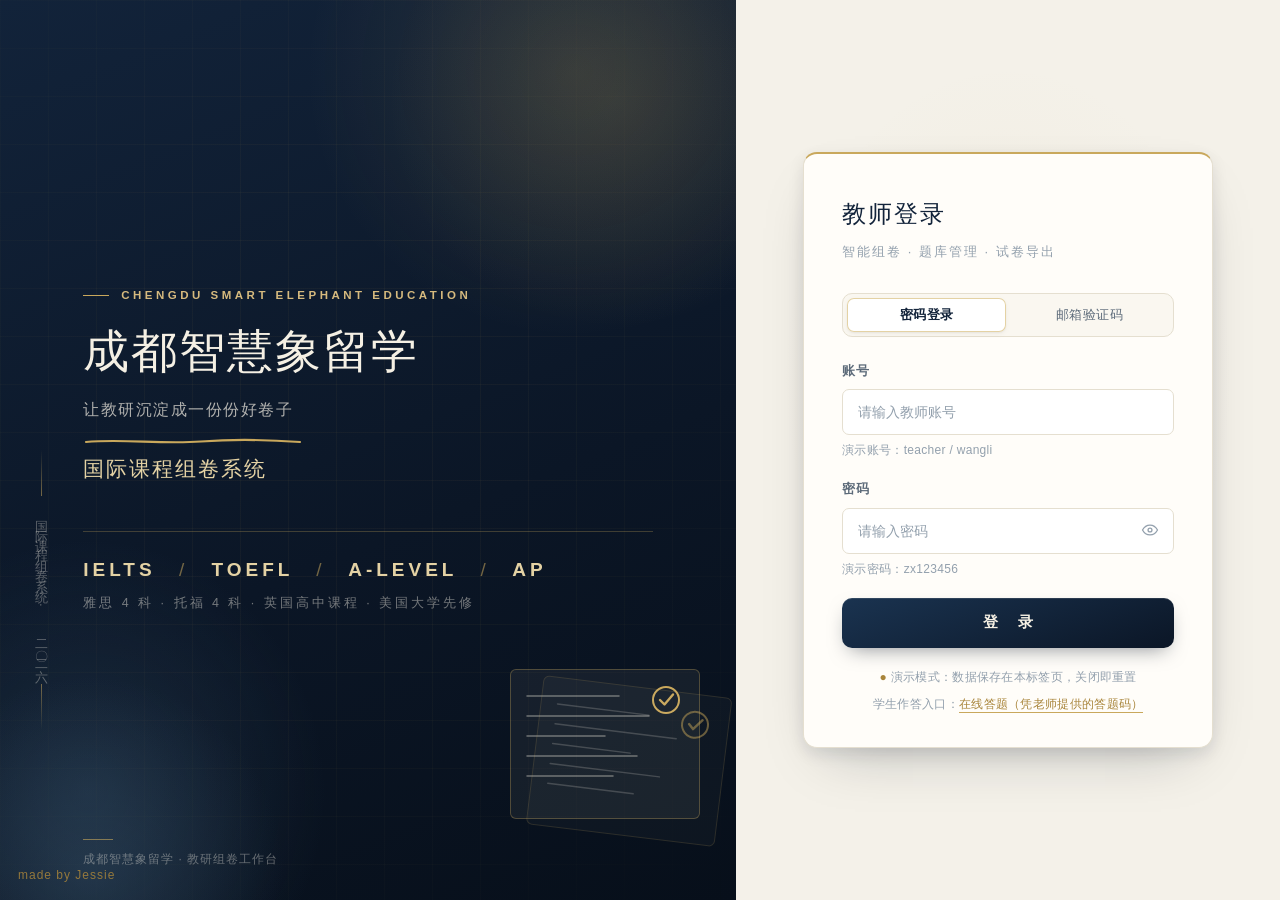
==== commit c4533ea1: "文楷排印层 + 登录页去模板化（字标行/书脊/手绘金线）+ 印章式状态章（v=20261001d）" ====
--- a/admin.html
+++ b/admin.html
@@ -4,7 +4,8 @@
   <meta charset="UTF-8">
   <meta name="viewport" content="width=device-width, initial-scale=1.0">
   <title>教研工作台 · 国际课程组卷系统</title>
-  <link rel="stylesheet" href="css/style.css?v=20261001c">
+  <link rel="stylesheet" href="vendor/lxgw/lxgwwenkaigbscreen.css">
+  <link rel="stylesheet" href="css/style.css?v=20261001d">
 </head>
 <body>
 
@@ -736,13 +737,13 @@
     </div>
   </div>
 
-  <script src="js/common.js?v=20261001c"></script>
-  <script src="js/mock-data.js?v=20261001c"></script>
-  <script src="js/api.js?v=20261001c"></script>
-  <script src="js/admin.js?v=20261001c"></script>
-  <script src="js/builder.js?v=20261001c"></script>
-  <script src="js/exams.js?v=20261001c"></script>
-  <script src="js/archive.js?v=20261001c"></script>
-  <script src="js/micro.js?v=20261001c"></script>
+  <script src="js/common.js?v=20261001d"></script>
+  <script src="js/mock-data.js?v=20261001d"></script>
+  <script src="js/api.js?v=20261001d"></script>
+  <script src="js/admin.js?v=20261001d"></script>
+  <script src="js/builder.js?v=20261001d"></script>
+  <script src="js/exams.js?v=20261001d"></script>
+  <script src="js/archive.js?v=20261001d"></script>
+  <script src="js/micro.js?v=20261001d"></script>
 </body>
 </html>
--- a/vendor/lxgw/lxgwwenkaigbscreen.css
+++ b/vendor/lxgw/lxgwwenkaigbscreen.css
@@ -0,0 +1,873 @@
+/* LXGW WenKai Screen [4] */
+@font-face {
+  font-family: 'LXGW WenKai Screen';
+  font-style: normal;
+  font-weight: 400;
+  font-display: swap;
+  src: url('./files/lxgwwenkaigbscreen-subset-4.woff2') format('woff2');
+  unicode-range: U+1f1e9-1f1f5, U+1f1f7-1f1ff, U+1f21a, U+1f232, U+1f234-1f237, U+1f250-1f251, U+1f300, U+1f302-1f308, U+1f30a-1f311, U+1f315, U+1f319-1f320, U+1f324, U+1f327, U+1f32a, U+1f32c-1f32d, U+1f330-1f357, U+1f359-1f37e
+}
+/* LXGW WenKai Screen [5] */
+@font-face {
+  font-family: 'LXGW WenKai Screen';
+  font-style: normal;
+  font-weight: 400;
+  font-display: swap;
+  src: url('./files/lxgwwenkaigbscreen-subset-5.woff2') format('woff2');
+  unicode-range: U+fee3, U+fef3, U+ff03-ff04, U+ff07, U+ff0a, U+ff17-ff19, U+ff1c-ff1d, U+ff20-ff3a, U+ff3c, U+ff3e-ff5b, U+ff5d, U+ff61-ff65, U+ff67-ff6a, U+ff6c, U+ff6f-ff78, U+ff7a-ff7d, U+ff80-ff84, U+ff86, U+ff89-ff8e, U+ff92, U+ff97-ff9b, U+ff9d-ff9f, U+ffe0-ffe4, U+ffe6, U+ffe9, U+ffeb, U+ffed, U+fffc, U+1f004, U+1f170-1f171, U+1f192-1f195, U+1f198-1f19a, U+1f1e6-1f1e8
+}
+/* LXGW WenKai Screen [6] */
+@font-face {
+  font-family: 'LXGW WenKai Screen';
+  font-style: normal;
+  font-weight: 400;
+  font-display: swap;
+  src: url('./files/lxgwwenkaigbscreen-subset-6.woff2') format('woff2');
+  unicode-range: U+f0a7, U+f0b2, U+f0b7, U+f0c9, U+f0d8, U+f0da, U+f0dc-f0dd, U+f0e0, U+f0e6, U+f0eb, U+f0fc, U+f101, U+f104-f105, U+f107, U+f10b, U+f11b, U+f14b, U+f18a, U+f193, U+f1d6-f1d7, U+f244, U+f27a, U+f296, U+f2ae, U+f471, U+f4b3, U+f610-f611, U+f880-f881, U+f8ec, U+f8f5, U+f8ff, U+f901, U+f90a, U+f92c-f92d, U+f934, U+f937, U+f941, U+f965, U+f967, U+f969, U+f96b, U+f96f, U+f974, U+f978-f979, U+f97e, U+f981, U+f98a, U+f98e, U+f997, U+f99c, U+f9b2, U+f9b5, U+f9ba, U+f9be, U+f9ca, U+f9d0-f9d1, U+f9dd, U+f9e0-f9e1, U+f9e4, U+f9f7, U+fa00-fa01, U+fa08, U+fa0a, U+fa11, U+fb01-fb02, U+fdfc, U+fe0e, U+fe30-fe31, U+fe33-fe44, U+fe49-fe52, U+fe54-fe57, U+fe59-fe66, U+fe68-fe6b, U+fe8e, U+fe92-fe93, U+feae, U+feb8, U+fecb-fecc, U+fee0
+}
+/* LXGW WenKai Screen [21] */
+@font-face {
+  font-family: 'LXGW WenKai Screen';
+  font-style: normal;
+  font-weight: 400;
+  font-display: swap;
+  src: url('./files/lxgwwenkaigbscreen-subset-21.woff2') format('woff2');
+  unicode-range: U+9f3d-9f3e, U+9f41, U+9f4a-9f4b, U+9f51-9f52, U+9f61-9f63, U+9f66-9f67, U+9f80-9f81, U+9f83, U+9f85-9f8d, U+9f90-9f91, U+9f94-9f96, U+9f98, U+9f9b-9f9c, U+9f9e, U+9fa0, U+9fa2, U+9ff4, U+a001, U+a007, U+a025, U+a046-a047, U+a057, U+a072, U+a078-a079, U+a083, U+a085, U+a100, U+a118, U+a132, U+a134, U+a1f4, U+a242, U+a4a6, U+a4aa, U+a4b0-a4b1, U+a4b3, U+a9c1-a9c2, U+ac00-ac01, U+ac04, U+ac08, U+ac10-ac11, U+ac13-ac16, U+ac19, U+ac1c-ac1d, U+ac24, U+ac70-ac71, U+ac74, U+ac77-ac78, U+ac80-ac81, U+ac83, U+ac8c, U+ac90, U+ac9f-aca0, U+aca8-aca9, U+acac, U+acb0, U+acbd, U+acc1, U+acc4, U+ace0-ace1, U+ace4, U+ace8, U+acf3, U+acf5, U+acfc-acfd, U+ad00, U+ad0c, U+ad11, U+ad1c, U+ad34, U+ad50, U+ad64, U+ad6c, U+ad70, U+ad74, U+ad7f, U+ad81, U+ad8c, U+adc0, U+adc8, U+addc, U+ade0, U+adf8-adf9, U+adfc, U+ae00, U+ae08-ae09, U+ae0b, U+ae30, U+ae34, U+ae38, U+ae40, U+ae4a, U+ae4c, U+ae54, U+ae68, U+aebc, U+aed8, U+af2c-af2d, U+af34
+}
+/* LXGW WenKai Screen [22] */
+@font-face {
+  font-family: 'LXGW WenKai Screen';
+  font-style: normal;
+  font-weight: 400;
+  font-display: swap;
+  src: url('./files/lxgwwenkaigbscreen-subset-22.woff2') format('woff2');
+  unicode-range: U+9dfa, U+9e0a, U+9e11, U+9e1a, U+9e1e, U+9e20, U+9e22, U+9e28-9e2c, U+9e2e-9e33, U+9e35-9e3b, U+9e3e, U+9e40-9e44, U+9e46-9e4e, U+9e51, U+9e53, U+9e55-9e58, U+9e5a-9e5c, U+9e5e-9e63, U+9e66-9e6e, U+9e71, U+9e73, U+9e75, U+9e78-9e79, U+9e7c-9e7e, U+9e82, U+9e86-9e88, U+9e8b-9e8c, U+9e90-9e91, U+9e93, U+9e95, U+9e97, U+9e9d, U+9ea4-9ea5, U+9ea9-9eaa, U+9eb4-9eb5, U+9eb8-9eba, U+9ebc-9ebf, U+9ec3, U+9ec9, U+9ecd, U+9ed0, U+9ed2-9ed3, U+9ed5-9ed6, U+9ed9, U+9edc-9edd, U+9edf-9ee0, U+9ee2, U+9ee5, U+9ee7-9eea, U+9eef, U+9ef1, U+9ef3-9ef4, U+9ef6, U+9ef9, U+9efb-9efc, U+9efe, U+9f0b, U+9f0d, U+9f10, U+9f14, U+9f17, U+9f19, U+9f22, U+9f29, U+9f2c, U+9f2f, U+9f31, U+9f37, U+9f39
+}
+/* LXGW WenKai Screen [23] */
+@font-face {
+  font-family: 'LXGW WenKai Screen';
+  font-style: normal;
+  font-weight: 400;
+  font-display: swap;
+  src: url('./files/lxgwwenkaigbscreen-subset-23.woff2') format('woff2');
+  unicode-range: U+9c3b, U+9c40, U+9c47-9c49, U+9c53, U+9c57, U+9c64, U+9c72, U+9c77-9c78, U+9c7b, U+9c7f-9c80, U+9c82-9c83, U+9c85-9c8c, U+9c8e-9c92, U+9c94-9c9b, U+9c9e-9ca3, U+9ca5-9ca7, U+9ca9, U+9cab, U+9cad-9cae, U+9cb1-9cb7, U+9cb9-9cbd, U+9cbf-9cc0, U+9cc3, U+9cc5-9cc7, U+9cc9-9cd1, U+9cd3-9cda, U+9cdc-9cdd, U+9cdf, U+9ce1-9ce3, U+9ce5, U+9ce9, U+9cee-9cef, U+9cf3-9cf4, U+9cf6, U+9cfc-9cfd, U+9d02, U+9d08-9d09, U+9d12, U+9d1b, U+9d1e, U+9d26, U+9d28, U+9d37, U+9d3b, U+9d3f, U+9d51, U+9d59, U+9d5c-9d5d, U+9d5f-9d61, U+9d6c, U+9d70, U+9d72, U+9d7a, U+9d7e, U+9d84, U+9d89, U+9d8f, U+9d92, U+9daf, U+9db4, U+9db8, U+9dbc, U+9dc4, U+9dc7, U+9dc9, U+9dd7, U+9ddf, U+9df2, U+9df9
+}
+/* LXGW WenKai Screen [24] */
+@font-face {
+  font-family: 'LXGW WenKai Screen';
+  font-style: normal;
+  font-weight: 400;
+  font-display: swap;
+  src: url('./files/lxgwwenkaigbscreen-subset-24.woff2') format('woff2');
+  unicode-range: U+9a5f, U+9a62, U+9a65, U+9a69, U+9a6b, U+9a6e, U+9a75, U+9a77-9a7a, U+9a7d, U+9a80, U+9a83, U+9a85, U+9a87-9a8a, U+9a8d-9a8e, U+9a90, U+9a92-9a93, U+9a95-9a96, U+9a98-9a99, U+9a9b-9aa2, U+9aa5, U+9aa7, U+9aaf-9ab1, U+9ab5-9ab6, U+9ab9-9aba, U+9abc, U+9ac0-9ac4, U+9ac8, U+9acb-9acc, U+9ace-9acf, U+9ad1-9ad2, U+9ad9, U+9adf, U+9ae1, U+9ae3, U+9aea-9aeb, U+9aed-9aef, U+9af4, U+9af9, U+9afb, U+9b03-9b04, U+9b06, U+9b08, U+9b0d, U+9b0f-9b10, U+9b13, U+9b18, U+9b1a, U+9b1f, U+9b22-9b23, U+9b25, U+9b27-9b28, U+9b2a, U+9b2f, U+9b31-9b32, U+9b3b, U+9b43, U+9b46-9b49, U+9b4d-9b4e, U+9b51, U+9b56, U+9b58, U+9b5a, U+9b5c, U+9b5f, U+9b61-9b62, U+9b6f, U+9b77, U+9b80, U+9b88, U+9b8b, U+9b8e, U+9b91, U+9b9f-9ba0, U+9ba8, U+9baa-9bab, U+9bad-9bae, U+9bb0-9bb1, U+9bb8, U+9bc9-9bca, U+9bd3, U+9bd6, U+9bdb, U+9be8, U+9bf0-9bf1, U+9c02, U+9c10, U+9c15, U+9c24, U+9c2d, U+9c32, U+9c39
+}
+/* LXGW WenKai Screen [25] */
+@font-face {
+  font-family: 'LXGW WenKai Screen';
+  font-style: normal;
+  font-weight: 400;
+  font-display: swap;
+  src: url('./files/lxgwwenkaigbscreen-subset-25.woff2') format('woff2');
+  unicode-range: U+98c8, U+98cf-98d6, U+98da-98db, U+98dd, U+98e1-98e2, U+98e7-98ea, U+98ec, U+98ee-98ef, U+98f2, U+98f4, U+98fc-98fe, U+9903, U+9905, U+9908, U+990a, U+990c-990d, U+9913-9914, U+9918, U+991a-991b, U+991e, U+9921, U+9928, U+992c, U+992e, U+9935, U+9938-9939, U+993d-993e, U+9945, U+994b-994c, U+9951-9952, U+9954-9955, U+9957, U+995e, U+9963, U+9966-9969, U+996b-996c, U+996f, U+9974-9975, U+9977-9979, U+997d-997e, U+9980-9981, U+9983-9984, U+9987, U+998a-998b, U+998d-9991, U+9993-9995, U+9997-9998, U+99a5, U+99ab-99ae, U+99b1, U+99b3-99b4, U+99bc, U+99bf, U+99c1, U+99c3-99c6, U+99cc, U+99d0, U+99d2, U+99d5, U+99db, U+99dd, U+99e1, U+99ed, U+99f1, U+99ff, U+9a01, U+9a03-9a04, U+9a0e-9a0f, U+9a11-9a13, U+9a19, U+9a1b, U+9a28, U+9a2b, U+9a30, U+9a32, U+9a37, U+9a40, U+9a45, U+9a4a, U+9a4d-9a4e, U+9a52, U+9a55, U+9a57, U+9a5a-9a5b
+}
+/* LXGW WenKai Screen [26] */
+@font-face {
+  font-family: 'LXGW WenKai Screen';
+  font-style: normal;
+  font-weight: 400;
+  font-display: swap;
+  src: url('./files/lxgwwenkaigbscreen-subset-26.woff2') format('woff2');
+  unicode-range: U+972a, U+972d, U+9730, U+973d, U+9742, U+9744, U+9748-9749, U+9750-9751, U+975a-975c, U+9763, U+9765-9766, U+976c-976d, U+9773, U+9776, U+977a, U+977c, U+9784-9785, U+978e-978f, U+9791-9792, U+9794-9795, U+9798, U+979a, U+979e, U+97a3, U+97a5-97a6, U+97a8, U+97ab-97ac, U+97ae-97af, U+97b2, U+97b4, U+97c6, U+97cb-97cc, U+97d3, U+97d8, U+97dc, U+97e1, U+97ea-97eb, U+97ee, U+97fb, U+97fe-97ff, U+9801-9803, U+9805-9806, U+9808, U+980c, U+9810-9814, U+9817-9818, U+981e, U+9820-9821, U+9824, U+9828, U+982b-982d, U+9830, U+9834, U+9838-9839, U+983c, U+9846, U+984d-984f, U+9851-9852, U+9854-9855, U+9857-9858, U+985a-985b, U+9862-9863, U+9865, U+9867, U+986b, U+986f-9871, U+9877-9878, U+987c, U+9880, U+9883, U+9885, U+9889, U+988b-988f, U+9893-9895, U+9899-989b, U+989e-989f, U+98a1-98a2, U+98a5-98a7, U+98a9, U+98af, U+98b1, U+98b6, U+98ba, U+98be, U+98c3-98c4, U+98c6-98c7
+}
+/* LXGW WenKai Screen [27] */
+@font-face {
+  font-family: 'LXGW WenKai Screen';
+  font-style: normal;
+  font-weight: 400;
+  font-display: swap;
+  src: url('./files/lxgwwenkaigbscreen-subset-27.woff2') format('woff2');
+  unicode-range: U+95b9-95ca, U+95cc-95cd, U+95d4-95d6, U+95d8, U+95e1-95e2, U+95e9, U+95f0-95f1, U+95f3, U+95f6, U+95fc, U+95fe-95ff, U+9602-9604, U+9606-960d, U+960f, U+9611-9613, U+9615-9617, U+9619-961b, U+961d, U+9621, U+9628, U+962f, U+963c-963e, U+9641-9642, U+9649, U+9654, U+965b-965f, U+9661, U+9663, U+9665, U+9667-9668, U+966c, U+9670, U+9672-9674, U+9678, U+967a, U+967d, U+9682, U+9685, U+9688, U+968a, U+968d-968e, U+9695, U+9697-9698, U+969e, U+96a0, U+96a3-96a4, U+96a8, U+96aa, U+96b0-96b1, U+96b3-96b4, U+96b7-96b9, U+96bb-96bd, U+96c9, U+96cb, U+96ce, U+96d1-96d2, U+96d6, U+96d9, U+96db-96dc, U+96de, U+96e0, U+96e3, U+96e9, U+96eb, U+96f0-96f2, U+96f9, U+96ff, U+9701-9702, U+9705, U+9708, U+970a, U+970e-970f, U+9711, U+9719, U+9727
+}
+/* LXGW WenKai Screen [28] */
+@font-face {
+  font-family: 'LXGW WenKai Screen';
+  font-style: normal;
+  font-weight: 400;
+  font-display: swap;
+  src: url('./files/lxgwwenkaigbscreen-subset-28.woff2') format('woff2');
+  unicode-range: U+94e7-94ec, U+94ee-94f1, U+94f3, U+94f5, U+94f7, U+94f9, U+94fb-94fd, U+94ff, U+9503-9504, U+9506-9507, U+9509-950a, U+950d-950f, U+9511-9518, U+951a-9520, U+9522, U+9528-952d, U+9530-953a, U+953c-953f, U+9543-9546, U+9548-9550, U+9552-9555, U+9557-955b, U+955d-9568, U+956a-956d, U+9570-9574, U+9583, U+9586, U+9589, U+958e-958f, U+9591-9592, U+9594, U+9598-9599, U+959e-95a0, U+95a2-95a6, U+95a8-95b2, U+95b4, U+95b8
+}
+/* LXGW WenKai Screen [29] */
+@font-face {
+  font-family: 'LXGW WenKai Screen';
+  font-style: normal;
+  font-weight: 400;
+  font-display: swap;
+  src: url('./files/lxgwwenkaigbscreen-subset-29.woff2') format('woff2');
+  unicode-range: U+9410-941a, U+941c-942b, U+942d-942e, U+9432-9433, U+9435, U+9438, U+943a, U+943e, U+9444, U+944a, U+9451-9452, U+945a, U+9462-9463, U+9465, U+9470-9487, U+948a-9492, U+9494-9498, U+949a, U+949c-949d, U+94a1, U+94a3-94a4, U+94a8, U+94aa-94ad, U+94af, U+94b2, U+94b4-94ba, U+94bc-94c0, U+94c4, U+94c6-94db, U+94de-94e6
+}
+/* LXGW WenKai Screen [30] */
+@font-face {
+  font-family: 'LXGW WenKai Screen';
+  font-style: normal;
+  font-weight: 400;
+  font-display: swap;
+  src: url('./files/lxgwwenkaigbscreen-subset-30.woff2') format('woff2');
+  unicode-range: U+92b7, U+92b9, U+92c1, U+92c5-92c6, U+92c8, U+92cc, U+92d0, U+92d2, U+92e4, U+92ea, U+92ec-92ed, U+92f0, U+92f3, U+92f8, U+92fc, U+9304, U+9306, U+9310, U+9312, U+9315, U+9318, U+931a, U+931e, U+9320-9322, U+9324, U+9326-9329, U+932b-932c, U+932f, U+9331-9332, U+9335-9336, U+933e, U+9340-9341, U+934a-9360, U+9362-9363, U+9365-936b, U+936e, U+9375, U+937e, U+9382, U+938a, U+938c, U+938f, U+9393-9394, U+9396-9397, U+939a, U+93a2, U+93a7, U+93ac-93cd, U+93d0-93d1, U+93d6-93d8, U+93de-93df, U+93e1-93e2, U+93e4, U+93f8, U+93fb, U+93fd, U+940e-940f
+}
+/* LXGW WenKai Screen [31] */
+@font-face {
+  font-family: 'LXGW WenKai Screen';
+  font-style: normal;
+  font-weight: 400;
+  font-display: swap;
+  src: url('./files/lxgwwenkaigbscreen-subset-31.woff2') format('woff2');
+  unicode-range: U+914c, U+914e-9150, U+9154, U+9157, U+915a, U+915d-915e, U+9161-9164, U+9169, U+9170, U+9172, U+9174, U+9179-917a, U+917d-917e, U+9182-9183, U+9185, U+918c-918d, U+9190-9191, U+919a, U+919c, U+91a1-91a4, U+91a8, U+91aa-91af, U+91b4-91b5, U+91b8, U+91ba, U+91be, U+91c0-91c1, U+91c6, U+91c8, U+91cb, U+91d0, U+91d2, U+91d7-91d8, U+91dd, U+91e3, U+91e6-91e7, U+91ed, U+91f0, U+91f5, U+91f9, U+9200, U+9205, U+9207-920a, U+920d-920e, U+9210, U+9214-9215, U+921c, U+921e, U+9221, U+9223-9227, U+9229-922a, U+922d, U+9234-9235, U+9237, U+9239-923a, U+923c-9240, U+9244-9246, U+9249, U+924e-924f, U+9251, U+9253, U+9257, U+925b, U+925e, U+9262, U+9264-9266, U+9268, U+926c, U+926f, U+9271, U+927b, U+927e, U+9280, U+9283, U+9285-928a, U+928e, U+9291, U+9293, U+9296, U+9298, U+929c-929d, U+92a8, U+92ab-92ae, U+92b3, U+92b6
+}
+/* LXGW WenKai Screen [32] */
+@font-face {
+  font-family: 'LXGW WenKai Screen';
+  font-style: normal;
+  font-weight: 400;
+  font-display: swap;
+  src: url('./files/lxgwwenkaigbscreen-subset-32.woff2') format('woff2');
+  unicode-range: U+8fe2-8fe5, U+8fe8-8fe9, U+8fee, U+8ff3-8ff4, U+8ff8, U+8ffa, U+9004, U+900b, U+9011, U+9015-9016, U+901e, U+9021, U+9026, U+902d, U+902f, U+9031, U+9035-9036, U+9039-903a, U+9041, U+9044-9046, U+904a, U+904f-9052, U+9054-9055, U+9058-9059, U+905b-905e, U+9060-9062, U+9068-9069, U+906f, U+9072, U+9074, U+9076-907a, U+907c-907d, U+9081, U+9083, U+9085, U+9087-908b, U+908f, U+9095, U+9097, U+9099-909b, U+909d, U+90a0-90a1, U+90a8-90a9, U+90ac, U+90b0, U+90b2-90b4, U+90b6, U+90b8, U+90ba, U+90bd-90be, U+90c3-90c5, U+90c7-90c8, U+90cf-90d0, U+90d3, U+90d5, U+90d7, U+90da-90dc, U+90de, U+90e2, U+90e4, U+90e6-90e7, U+90ea-90eb, U+90ef, U+90f4-90f5, U+90f7, U+90fe-9100, U+9104, U+9109, U+910c, U+9112, U+9114-9115, U+9118, U+911c, U+911e, U+9120, U+9122-9123, U+9127, U+912d, U+912f-9132, U+9139-913a, U+9143, U+9146, U+9149-914a
+}
+/* LXGW WenKai Screen [33] */
+@font-face {
+  font-family: 'LXGW WenKai Screen';
+  font-style: normal;
+  font-weight: 400;
+  font-display: swap;
+  src: url('./files/lxgwwenkaigbscreen-subset-33.woff2') format('woff2');
+  unicode-range: U+8e2d-8e31, U+8e34-8e35, U+8e39-8e3a, U+8e3d, U+8e40-8e42, U+8e47, U+8e49-8e4b, U+8e50-8e53, U+8e59-8e5a, U+8e5f-8e60, U+8e64, U+8e69, U+8e6c, U+8e70, U+8e74, U+8e76, U+8e7a-8e7c, U+8e7f, U+8e84-8e85, U+8e87, U+8e89, U+8e8b, U+8e8d, U+8e8f-8e90, U+8e94, U+8e99, U+8e9c, U+8e9e, U+8eaa, U+8eac, U+8eb0, U+8eb6, U+8ec0, U+8ec6, U+8eca-8ece, U+8ed2, U+8eda, U+8edf, U+8ee2, U+8eeb, U+8ef8, U+8efb-8efe, U+8f03, U+8f09, U+8f0b, U+8f12-8f15, U+8f1b, U+8f1d, U+8f1f, U+8f29-8f2a, U+8f2f, U+8f36, U+8f38, U+8f3b, U+8f3e-8f3f, U+8f44-8f45, U+8f49, U+8f4d-8f4e, U+8f5f, U+8f6b, U+8f6d, U+8f71-8f73, U+8f75-8f76, U+8f78-8f7a, U+8f7c, U+8f7e, U+8f81-8f82, U+8f84, U+8f87, U+8f8a-8f8b, U+8f8d-8f8f, U+8f94-8f95, U+8f97-8f9a, U+8fa6, U+8fad-8faf, U+8fb2, U+8fb5-8fb7, U+8fba-8fbc, U+8fbf, U+8fc2, U+8fcb, U+8fcd, U+8fd3, U+8fd5, U+8fd7, U+8fda
+}
+/* LXGW WenKai Screen [34] */
+@font-face {
+  font-family: 'LXGW WenKai Screen';
+  font-style: normal;
+  font-weight: 400;
+  font-display: swap;
+  src: url('./files/lxgwwenkaigbscreen-subset-34.woff2') format('woff2');
+  unicode-range: U+8caf-8cb0, U+8cb3-8cb4, U+8cb6-8cb9, U+8cbb-8cbd, U+8cbf-8cc4, U+8cc7-8cc8, U+8cca, U+8ccd, U+8cd1, U+8cd3, U+8cdb-8cdc, U+8cde, U+8ce0, U+8ce2-8ce4, U+8ce6-8ce8, U+8cea, U+8ced, U+8cf4, U+8cf8, U+8cfa, U+8cfc-8cfd, U+8d04-8d05, U+8d07-8d08, U+8d0a, U+8d0d, U+8d0f, U+8d13-8d14, U+8d16, U+8d1b, U+8d20, U+8d2e, U+8d30, U+8d32-8d33, U+8d36, U+8d3b, U+8d3d, U+8d40, U+8d42-8d43, U+8d45-8d46, U+8d48-8d4a, U+8d4d, U+8d51, U+8d53, U+8d55, U+8d59, U+8d5c-8d5d, U+8d5f, U+8d61, U+8d66-8d67, U+8d6a, U+8d6d, U+8d71, U+8d73, U+8d84, U+8d90-8d91, U+8d94-8d95, U+8d99, U+8da8, U+8daf, U+8db1, U+8db5, U+8db8, U+8dba, U+8dbc, U+8dbf, U+8dc2, U+8dc4, U+8dc6, U+8dcb, U+8dce-8dcf, U+8dd6-8dd7, U+8dda-8ddb, U+8dde, U+8de1, U+8de3-8de4, U+8de9, U+8deb-8dec, U+8df0-8df1, U+8df6-8dfd, U+8e05, U+8e07, U+8e09-8e0a, U+8e0c, U+8e0e, U+8e10, U+8e14, U+8e1d-8e1f, U+8e23, U+8e26, U+8e2b-8e2c
+}
+/* LXGW WenKai Screen [35] */
+@font-face {
+  font-family: 'LXGW WenKai Screen';
+  font-style: normal;
+  font-weight: 400;
+  font-display: swap;
+  src: url('./files/lxgwwenkaigbscreen-subset-35.woff2') format('woff2');
+  unicode-range: U+8b5e, U+8b60, U+8b6c, U+8b6f-8b70, U+8b72, U+8b74, U+8b77, U+8b7d, U+8b80, U+8b83, U+8b8a, U+8b8c, U+8b90, U+8b93, U+8b99-8b9a, U+8ba0, U+8ba3, U+8ba5-8ba7, U+8baa-8bac, U+8bb3-8bb5, U+8bb7, U+8bb9, U+8bc2-8bc3, U+8bc5, U+8bcb-8bcc, U+8bce-8bd0, U+8bd2-8bd4, U+8bd6, U+8bd8-8bd9, U+8bdc, U+8bdf, U+8be3-8be4, U+8be7-8be9, U+8beb-8bec, U+8bee, U+8bf0, U+8bf2-8bf3, U+8bf6, U+8bf9, U+8bfc-8bfd, U+8bff-8c00, U+8c02, U+8c04, U+8c06-8c07, U+8c0c, U+8c0f, U+8c11-8c12, U+8c14-8c1b, U+8c1d-8c21, U+8c24-8c25, U+8c27, U+8c2a-8c2c, U+8c2e-8c30, U+8c32-8c36, U+8c3f, U+8c47-8c4c, U+8c4e-8c50, U+8c54-8c56, U+8c62, U+8c68, U+8c6c, U+8c73, U+8c78, U+8c7a, U+8c82, U+8c85, U+8c89-8c8a, U+8c8d-8c8e, U+8c90, U+8c93-8c94, U+8c98, U+8c9d-8c9e, U+8ca0-8ca2, U+8ca7-8cac
+}
+/* LXGW WenKai Screen [36] */
+@font-face {
+  font-family: 'LXGW WenKai Screen';
+  font-style: normal;
+  font-weight: 400;
+  font-display: swap;
+  src: url('./files/lxgwwenkaigbscreen-subset-36.woff2') format('woff2');
+  unicode-range: U+8a02-8a03, U+8a07-8a0a, U+8a0e-8a0f, U+8a13, U+8a15-8a18, U+8a1a-8a1b, U+8a1d, U+8a1f, U+8a22-8a23, U+8a25, U+8a2b, U+8a2d, U+8a31, U+8a33-8a34, U+8a36-8a38, U+8a3a, U+8a3c, U+8a3e, U+8a40-8a41, U+8a46, U+8a48, U+8a50, U+8a52, U+8a54-8a55, U+8a58, U+8a5b, U+8a5d-8a63, U+8a66, U+8a69-8a6b, U+8a6d-8a6e, U+8a70, U+8a72-8a73, U+8a7a, U+8a85, U+8a87, U+8a8a, U+8a8c-8a8d, U+8a90-8a92, U+8a95, U+8a98, U+8aa0-8aa1, U+8aa3-8aa6, U+8aa8-8aa9, U+8aac-8aae, U+8ab0, U+8ab2, U+8ab8-8ab9, U+8abc, U+8abe-8abf, U+8ac7, U+8acf, U+8ad2, U+8ad6-8ad7, U+8adb-8adc, U+8adf, U+8ae1, U+8ae6-8ae8, U+8aeb, U+8aed-8aee, U+8af1, U+8af3-8af4, U+8af7-8af8, U+8afa, U+8afe, U+8b00-8b02, U+8b07, U+8b0a, U+8b0c, U+8b0e, U+8b10, U+8b17, U+8b19, U+8b1b, U+8b1d, U+8b20-8b21, U+8b26, U+8b28, U+8b2c, U+8b33, U+8b39, U+8b3e-8b3f, U+8b41, U+8b45, U+8b49, U+8b4c, U+8b4f, U+8b57-8b58, U+8b5a, U+8b5c
+}
+/* LXGW WenKai Screen [37] */
+@font-face {
+  font-family: 'LXGW WenKai Screen';
+  font-style: normal;
+  font-weight: 400;
+  font-display: swap;
+  src: url('./files/lxgwwenkaigbscreen-subset-37.woff2') format('woff2');
+  unicode-range: U+8869-886a, U+886e-886f, U+8872, U+8879, U+887d-887f, U+8882, U+8884-8886, U+8888, U+888f, U+8892-8893, U+889b, U+88a2, U+88a4, U+88a6, U+88a8, U+88aa, U+88ae, U+88b1, U+88b4, U+88b7, U+88bc, U+88c0, U+88c6-88c9, U+88ce-88cf, U+88d1-88d3, U+88d8, U+88db-88dd, U+88df, U+88e1-88e3, U+88e5, U+88e8, U+88ec, U+88f0-88f1, U+88f3-88f4, U+88fc-88fe, U+8900, U+8902, U+8906-8907, U+8909-890c, U+8912-8915, U+8918-891b, U+8921, U+8925, U+892b, U+8930, U+8932, U+8934, U+8936, U+893b, U+893d, U+8941, U+894c, U+8955-8956, U+8959, U+895c, U+895e-8960, U+8966, U+896a, U+896c, U+896f-8970, U+8972, U+897b, U+897e, U+8980, U+8983, U+8985, U+8987-8988, U+898c, U+898f, U+8993, U+8997, U+899a, U+89a1, U+89a7, U+89a9-89aa, U+89b2-89b3, U+89b7, U+89c0, U+89c7, U+89ca-89cc, U+89ce-89d1, U+89d6, U+89da, U+89dc, U+89de, U+89e5, U+89e7, U+89eb, U+89ef, U+89f1, U+89f3-89f4, U+89f8, U+89ff, U+8a01
+}
+/* LXGW WenKai Screen [38] */
+@font-face {
+  font-family: 'LXGW WenKai Screen';
+  font-style: normal;
+  font-weight: 400;
+  font-display: swap;
+  src: url('./files/lxgwwenkaigbscreen-subset-38.woff2') format('woff2');
+  unicode-range: U+86e4, U+86e6, U+86e9, U+86ed, U+86ef-86f4, U+86f8-86f9, U+86fb, U+86fe, U+8703, U+8706-870a, U+870d, U+8711-8713, U+871a, U+871e, U+8722-8723, U+8725, U+8729, U+872e, U+8731, U+8734, U+8737, U+873a-873b, U+873e-8740, U+8742, U+8747-8748, U+8753, U+8755, U+8757-8758, U+875d, U+875f, U+8762-8766, U+8768, U+876e, U+8770, U+8772, U+8775, U+8778, U+877b-877e, U+8782, U+8785, U+8788, U+878b, U+8793, U+8797, U+879a, U+879e-87a0, U+87a2-87a3, U+87a8, U+87ab-87ad, U+87af, U+87b3, U+87b5, U+87bd, U+87c0, U+87c4, U+87c6, U+87ca-87cb, U+87d1-87d2, U+87db-87dc, U+87de, U+87e0, U+87e5, U+87ea, U+87ec, U+87ee, U+87f2-87f3, U+87fb, U+87fd-87fe, U+8802-8803, U+8805, U+880a-880b, U+880d, U+8813-8816, U+8819, U+881b, U+881f, U+8821, U+8823, U+8831-8832, U+8835-8836, U+8839, U+883b-883c, U+8844, U+8846, U+884a, U+884e, U+8852-8853, U+8855, U+8859, U+885b, U+885d-885e, U+8862, U+8864
+}
+/* LXGW WenKai Screen [39] */
+@font-face {
+  font-family: 'LXGW WenKai Screen';
+  font-style: normal;
+  font-weight: 400;
+  font-display: swap;
+  src: url('./files/lxgwwenkaigbscreen-subset-39.woff2') format('woff2');
+  unicode-range: U+8532, U+8534-8535, U+8538-853a, U+853c, U+8543, U+8545, U+8548, U+854e, U+8553, U+8556-8557, U+8559, U+855e, U+8561, U+8564-8565, U+8568-856a, U+856d, U+856f-8570, U+8572, U+8576, U+8579-857b, U+8580, U+8585-8586, U+8588, U+858a, U+858f, U+8591, U+8594, U+8599, U+859c, U+85a2, U+85a4, U+85a6, U+85a8-85a9, U+85ab-85ac, U+85ae, U+85b7-85b9, U+85be, U+85c1, U+85c7, U+85cd, U+85d0, U+85d3, U+85d5, U+85dc-85dd, U+85df-85e0, U+85e5-85e6, U+85e8-85ea, U+85f4, U+85f9, U+85fe-85ff, U+8602, U+8605-8607, U+860a-860b, U+8616, U+8618, U+861a, U+8627, U+8629, U+862d, U+8638, U+863c, U+863f, U+864d, U+864f, U+8652-8655, U+865b-865c, U+865f, U+8662, U+8667, U+866c, U+866e, U+8671, U+8675, U+867a-867c, U+867f, U+868b, U+868d, U+8693, U+869c-869d, U+86a1, U+86a3-86a4, U+86a7-86a9, U+86ac, U+86af-86b1, U+86b4-86b6, U+86ba, U+86c0, U+86c4, U+86c6, U+86c9-86ca, U+86cd-86d1, U+86d4, U+86d8, U+86de-86df
+}
+/* LXGW WenKai Screen [40] */
+@font-face {
+  font-family: 'LXGW WenKai Screen';
+  font-style: normal;
+  font-weight: 400;
+  font-display: swap;
+  src: url('./files/lxgwwenkaigbscreen-subset-40.woff2') format('woff2');
+  unicode-range: U+83b4, U+83b6, U+83b8, U+83ba, U+83bc-83bd, U+83bf-83c0, U+83c2, U+83c5, U+83c8-83c9, U+83cb, U+83d1, U+83d3-83d6, U+83d8, U+83db, U+83dd, U+83df, U+83e1, U+83e5, U+83ea-83eb, U+83f0, U+83f4, U+83f8-83f9, U+83fb, U+83fd, U+83ff, U+8401, U+8406, U+840a-840b, U+840f, U+8411, U+8418, U+841c, U+8420, U+8422-8424, U+8426, U+8429, U+842c, U+8438-8439, U+843b-843c, U+843f, U+8446-8447, U+8449, U+844e, U+8451-8452, U+8456, U+8459-845a, U+845c, U+8462, U+8466, U+846d, U+846f-8470, U+8473, U+8476-8478, U+847a, U+847d, U+8484-8485, U+8487, U+8489, U+848c, U+848e, U+8490, U+8493-8494, U+8497, U+849b, U+849e-849f, U+84a1, U+84a5, U+84a8, U+84af, U+84b4, U+84b9-84bf, U+84c1-84c2, U+84c5-84c7, U+84ca-84cb, U+84cd, U+84d0-84d1, U+84d3, U+84d6, U+84df-84e0, U+84e2-84e3, U+84e5-84e7, U+84ee, U+84f3, U+84f6, U+84fa, U+84fc, U+84ff-8500, U+850c, U+8511, U+8514-8515, U+8517-8518, U+851f, U+8523, U+8525-8526, U+8529, U+852b, U+852d
+}
+/* LXGW WenKai Screen [41] */
+@font-face {
+  font-family: 'LXGW WenKai Screen';
+  font-style: normal;
+  font-weight: 400;
+  font-display: swap;
+  src: url('./files/lxgwwenkaigbscreen-subset-41.woff2') format('woff2');
+  unicode-range: U+82a9-82ab, U+82ae, U+82b0, U+82b2, U+82b4-82b6, U+82bc, U+82be, U+82c0-82c2, U+82c4-82c8, U+82ca-82cc, U+82ce, U+82d0, U+82d2-82d3, U+82d5-82d6, U+82d8-82d9, U+82dc-82de, U+82e0-82e4, U+82e7, U+82e9-82eb, U+82ed-82ee, U+82f3-82f4, U+82f7-82f8, U+82fa-8301, U+8306-8308, U+830c-830d, U+830f, U+8311, U+8313-8315, U+8318, U+831a-831b, U+831d, U+8324, U+8327, U+832a, U+832c-832d, U+832f, U+8331-8334, U+833a-833c, U+8340, U+8343-8345, U+8347-8348, U+834a, U+834c, U+834f, U+8351, U+8356, U+8358-835c, U+835e, U+8360, U+8364-8366, U+8368-836a, U+836c-836e, U+8373, U+8378, U+837b-837d, U+837f-8380, U+8382, U+8388, U+838a-838b, U+8392, U+8394, U+8396, U+8398-8399, U+839b-839c, U+83a0, U+83a2-83a3, U+83a8-83aa, U+83ae-83b0, U+83b3
+}
+/* LXGW WenKai Screen [42] */
+@font-face {
+  font-family: 'LXGW WenKai Screen';
+  font-style: normal;
+  font-weight: 400;
+  font-display: swap;
+  src: url('./files/lxgwwenkaigbscreen-subset-42.woff2') format('woff2');
+  unicode-range: U+814d-814e, U+8151, U+8153, U+8158-815a, U+815e, U+8160, U+8166-8169, U+816b, U+816d, U+8171, U+8173-8174, U+8178, U+817c-817d, U+8182, U+8188, U+8191, U+8198-819b, U+81a0, U+81a3, U+81a5-81a6, U+81a9, U+81b6, U+81ba-81bb, U+81bd, U+81bf, U+81c1, U+81c3, U+81c6, U+81c9-81ca, U+81cc-81cd, U+81d1, U+81d3-81d4, U+81d8, U+81db-81dc, U+81de-81df, U+81e5, U+81e7-81e9, U+81eb-81ec, U+81ee-81ef, U+81f5, U+81f8, U+81fa, U+81fc, U+81fe, U+8200-8202, U+8204, U+8208-820a, U+820e-8210, U+8216-8218, U+821b-821c, U+8221-8224, U+8226-8228, U+822b, U+822d, U+822f, U+8232-8234, U+8237-8238, U+823a-823b, U+823e, U+8244, U+8249, U+824b, U+824f, U+8259-825a, U+825f, U+8266, U+8268, U+826e, U+8271, U+8276-8279, U+827d, U+827f, U+8283-8284, U+8288-828a, U+828d-8291, U+8293-8294, U+8296-8298, U+829f-82a1, U+82a3-82a4, U+82a7-82a8
+}
+/* LXGW WenKai Screen [43] */
+@font-face {
+  font-family: 'LXGW WenKai Screen';
+  font-style: normal;
+  font-weight: 400;
+  font-display: swap;
+  src: url('./files/lxgwwenkaigbscreen-subset-43.woff2') format('woff2');
+  unicode-range: U+7ffa, U+7ffe, U+8004, U+8006, U+800b, U+800e, U+8011-8012, U+8014, U+8016, U+8018-8019, U+801c, U+801e, U+8026-802a, U+8031, U+8034-8035, U+8037, U+8043, U+804b, U+804d, U+8052, U+8056, U+8059, U+805e, U+8061, U+8068-8069, U+806e-8074, U+8076-8078, U+807c-8080, U+8082, U+8084-8085, U+8088, U+808f, U+8093, U+809c, U+809f, U+80ab, U+80ad-80ae, U+80b1, U+80b6-80b8, U+80bc-80bd, U+80c2, U+80c4, U+80ca, U+80cd, U+80d1, U+80d4, U+80d7, U+80d9-80db, U+80dd, U+80e0, U+80e4-80e5, U+80e7-80ed, U+80ef-80f1, U+80f3-80f4, U+80fc, U+8101, U+8104-8105, U+8107-8108, U+810c-810e, U+8112-8115, U+8117-8119, U+811b-811f, U+8121-8130, U+8132-8134, U+8137, U+8139, U+813f-8140, U+8142, U+8146, U+8148
+}
+/* LXGW WenKai Screen [44] */
+@font-face {
+  font-family: 'LXGW WenKai Screen';
+  font-style: normal;
+  font-weight: 400;
+  font-display: swap;
+  src: url('./files/lxgwwenkaigbscreen-subset-44.woff2') format('woff2');
+  unicode-range: U+7ed7, U+7edb, U+7ee0-7ee2, U+7ee5-7ee6, U+7ee8, U+7eeb, U+7ef0-7ef2, U+7ef6, U+7efa-7efb, U+7efe, U+7f01-7f04, U+7f08, U+7f0a-7f12, U+7f17, U+7f19, U+7f1b-7f1c, U+7f1f, U+7f21-7f23, U+7f25-7f28, U+7f2a-7f33, U+7f35-7f37, U+7f3d, U+7f42, U+7f44-7f45, U+7f4c-7f4d, U+7f52, U+7f54, U+7f58-7f59, U+7f5d, U+7f5f-7f61, U+7f63, U+7f65, U+7f68, U+7f70-7f71, U+7f73-7f75, U+7f77, U+7f79, U+7f7d-7f7e, U+7f85-7f86, U+7f88-7f89, U+7f8b-7f8c, U+7f90-7f91, U+7f94-7f96, U+7f98-7f9b, U+7f9d, U+7f9f, U+7fa3, U+7fa7-7fa9, U+7fac-7fb2, U+7fb4, U+7fb6, U+7fb8, U+7fbc, U+7fbf-7fc0, U+7fc3, U+7fca, U+7fcc, U+7fce, U+7fd2, U+7fd5, U+7fd9-7fdb, U+7fdf, U+7fe3, U+7fe5-7fe7, U+7fe9, U+7feb-7fec, U+7fee-7fef, U+7ff1, U+7ff3-7ff4, U+7ff9
+}
+/* LXGW WenKai Screen [45] */
+@font-face {
+  font-family: 'LXGW WenKai Screen';
+  font-style: normal;
+  font-weight: 400;
+  font-display: swap;
+  src: url('./files/lxgwwenkaigbscreen-subset-45.woff2') format('woff2');
+  unicode-range: U+7dc4, U+7dc7-7dc8, U+7dca-7dcd, U+7dcf, U+7dd1-7dd2, U+7dd4, U+7dd6-7dd8, U+7dda-7de0, U+7de2-7de6, U+7de8-7ded, U+7def, U+7df1-7df5, U+7df7, U+7df9, U+7dfb-7dfc, U+7dfe-7e02, U+7e04, U+7e08-7e0b, U+7e12, U+7e1b, U+7e1e, U+7e20, U+7e22-7e23, U+7e26, U+7e29, U+7e2b, U+7e2e-7e2f, U+7e31, U+7e37, U+7e39-7e3e, U+7e40, U+7e43-7e44, U+7e46-7e47, U+7e4a-7e4b, U+7e4d-7e4e, U+7e51, U+7e54-7e56, U+7e58-7e5b, U+7e5d-7e5e, U+7e61, U+7e66-7e67, U+7e69-7e6b, U+7e6d, U+7e70, U+7e73, U+7e77, U+7e79, U+7e7b-7e7d, U+7e81-7e82, U+7e8c-7e8d, U+7e8f, U+7e92-7e94, U+7e96, U+7e98, U+7e9a-7e9c, U+7e9e-7e9f, U+7ea1, U+7ea3, U+7ea5, U+7ea8-7ea9, U+7eab, U+7ead-7eae, U+7eb0, U+7ebb, U+7ebe, U+7ec0-7ec2, U+7ec9, U+7ecb-7ecc, U+7ed0, U+7ed4
+}
+/* LXGW WenKai Screen [46] */
+@font-face {
+  font-family: 'LXGW WenKai Screen';
+  font-style: normal;
+  font-weight: 400;
+  font-display: swap;
+  src: url('./files/lxgwwenkaigbscreen-subset-46.woff2') format('woff2');
+  unicode-range: U+7ccc-7ccd, U+7cd7, U+7cdc, U+7cde, U+7ce0, U+7ce4-7ce5, U+7ce7-7ce8, U+7cec, U+7cf0, U+7cf5-7cf9, U+7cfc, U+7cfe, U+7d00, U+7d04-7d0b, U+7d0d, U+7d10-7d14, U+7d17-7d19, U+7d1b-7d1f, U+7d21, U+7d24-7d26, U+7d28-7d2a, U+7d2c-7d2e, U+7d30-7d31, U+7d33, U+7d35-7d36, U+7d38-7d3a, U+7d40, U+7d42-7d44, U+7d46, U+7d4b-7d4c, U+7d4f, U+7d51, U+7d54-7d56, U+7d58, U+7d5b-7d5c, U+7d5e, U+7d61-7d63, U+7d66, U+7d68, U+7d6a-7d6c, U+7d6f, U+7d71-7d73, U+7d75-7d77, U+7d79-7d7a, U+7d7e, U+7d81, U+7d84-7d8b, U+7d8d, U+7d8f, U+7d91, U+7d94, U+7d96, U+7d98-7d9a, U+7d9c-7da0, U+7da2, U+7da6, U+7daa-7db1, U+7db4-7db8, U+7dba-7dbf, U+7dc1
+}
+/* LXGW WenKai Screen [47] */
+@font-face {
+  font-family: 'LXGW WenKai Screen';
+  font-style: normal;
+  font-weight: 400;
+  font-display: swap;
+  src: url('./files/lxgwwenkaigbscreen-subset-47.woff2') format('woff2');
+  unicode-range: U+7bc3-7bc4, U+7bc6, U+7bc8-7bcc, U+7bd1, U+7bd3-7bd4, U+7bd9-7bda, U+7bdd, U+7be0-7be1, U+7be4-7be6, U+7be9-7bea, U+7bef, U+7bf4, U+7bf6, U+7bfc, U+7bfe, U+7c01, U+7c03, U+7c07-7c08, U+7c0a-7c0d, U+7c0f, U+7c11, U+7c15-7c16, U+7c19, U+7c1e-7c21, U+7c23-7c24, U+7c26, U+7c28-7c33, U+7c35, U+7c37-7c3b, U+7c3d-7c3e, U+7c40-7c41, U+7c43, U+7c47-7c48, U+7c4c, U+7c50, U+7c53-7c54, U+7c59, U+7c5f-7c60, U+7c63-7c65, U+7c6c, U+7c6e, U+7c72, U+7c74, U+7c79-7c7a, U+7c7c, U+7c81-7c82, U+7c84-7c85, U+7c88, U+7c8a-7c91, U+7c93-7c96, U+7c99, U+7c9b-7c9e, U+7ca0-7ca2, U+7ca6-7ca9, U+7cac, U+7caf-7cb3, U+7cb5-7cb7, U+7cba-7cbd, U+7cbf-7cc2, U+7cc5, U+7cc7-7cc9
+}
+/* LXGW WenKai Screen [48] */
+@font-face {
+  font-family: 'LXGW WenKai Screen';
+  font-style: normal;
+  font-weight: 400;
+  font-display: swap;
+  src: url('./files/lxgwwenkaigbscreen-subset-48.woff2') format('woff2');
+  unicode-range: U+7aca, U+7ad1-7ad2, U+7ada-7add, U+7ae1, U+7ae4, U+7ae6, U+7af4-7af7, U+7afa-7afb, U+7afd-7b0a, U+7b0c, U+7b0e-7b0f, U+7b13, U+7b15-7b16, U+7b18-7b19, U+7b1e-7b20, U+7b22-7b25, U+7b29-7b2b, U+7b2d-7b2e, U+7b30-7b3b, U+7b3e-7b3f, U+7b41-7b42, U+7b44-7b47, U+7b4a, U+7b4c-7b50, U+7b58, U+7b5a, U+7b5c, U+7b60, U+7b66-7b67, U+7b69, U+7b6c-7b6f, U+7b72-7b76, U+7b7b-7b7d, U+7b7f, U+7b82, U+7b85, U+7b87, U+7b8b-7b96, U+7b98-7b99, U+7b9b-7b9f, U+7ba2-7ba4, U+7ba6-7bac, U+7bae-7bb0, U+7bb4, U+7bb7-7bb9, U+7bbb, U+7bc0-7bc1
+}
+/* LXGW WenKai Screen [49] */
+@font-face {
+  font-family: 'LXGW WenKai Screen';
+  font-style: normal;
+  font-weight: 400;
+  font-display: swap;
+  src: url('./files/lxgwwenkaigbscreen-subset-49.woff2') format('woff2');
+  unicode-range: U+797c, U+797e-7980, U+7982, U+7986-7987, U+7989-798e, U+7992, U+7994-7995, U+7997-7998, U+799a-799c, U+799f, U+79a3-79a6, U+79a8-79ac, U+79ae-79b1, U+79b3-79b5, U+79b8, U+79ba, U+79bf, U+79c2, U+79c6, U+79c8, U+79cf, U+79d5-79d6, U+79dd-79de, U+79e3, U+79e7-79e8, U+79eb, U+79ed, U+79f4, U+79f7-79f8, U+79fa, U+79fe, U+7a02-7a03, U+7a05, U+7a0a, U+7a14, U+7a17, U+7a19, U+7a1c, U+7a1e-7a1f, U+7a23, U+7a25-7a26, U+7a2c, U+7a2e, U+7a30-7a32, U+7a36-7a37, U+7a39, U+7a3c, U+7a40, U+7a42, U+7a47, U+7a49, U+7a4c-7a4f, U+7a51, U+7a55, U+7a5b, U+7a5d-7a5e, U+7a62-7a63, U+7a66, U+7a68-7a69, U+7a6b, U+7a70, U+7a78, U+7a80, U+7a85-7a88, U+7a8a, U+7a90, U+7a93-7a96, U+7a98, U+7a9b-7a9c, U+7a9e, U+7aa0-7aa1, U+7aa3, U+7aa8-7aaa, U+7aac-7ab0, U+7ab3, U+7ab8, U+7aba, U+7abd-7abf, U+7ac4-7ac5, U+7ac7-7ac8
+}
+/* LXGW WenKai Screen [50] */
+@font-face {
+  font-family: 'LXGW WenKai Screen';
+  font-style: normal;
+  font-weight: 400;
+  font-display: swap;
+  src: url('./files/lxgwwenkaigbscreen-subset-50.woff2') format('woff2');
+  unicode-range: U+783e, U+7841-7844, U+7847-7849, U+784b-784c, U+784e-7854, U+7856-7857, U+7859-785a, U+7865, U+7869-786a, U+786d, U+786f, U+7876-7877, U+787c, U+787e-787f, U+7881, U+7887-7889, U+7893-7894, U+7898-789e, U+78a1, U+78a3, U+78a5, U+78a9, U+78ad, U+78b2, U+78b4, U+78b6, U+78b9-78ba, U+78bc, U+78bf, U+78c3, U+78c9, U+78cb, U+78d0-78d2, U+78d4, U+78d9-78da, U+78dc, U+78de, U+78e1, U+78e5-78e6, U+78ea, U+78ec, U+78ef, U+78f1-78f2, U+78f4, U+78fa-78fb, U+78fe, U+7901-7902, U+7905, U+7907, U+7909, U+790b-790c, U+790e, U+7910, U+7913, U+7919-791b, U+791e-791f, U+7921, U+7924, U+7926, U+792a-792b, U+7934, U+7936, U+7939, U+793b, U+793d, U+7940, U+7942-7943, U+7945-7947, U+7949-794a, U+794c, U+794e-7951, U+7953-7955, U+7957-795a, U+795c, U+795f-7960, U+7962, U+7964, U+7966-7967, U+7969, U+796b, U+796f, U+7972, U+7974, U+7979, U+797b
+}
+/* LXGW WenKai Screen [51] */
+@font-face {
+  font-family: 'LXGW WenKai Screen';
+  font-style: normal;
+  font-weight: 400;
+  font-display: swap;
+  src: url('./files/lxgwwenkaigbscreen-subset-51.woff2') format('woff2');
+  unicode-range: U+770f, U+7712, U+7714, U+7716, U+7719-771b, U+771e, U+7721-7722, U+7726, U+7728, U+772b-7730, U+7732-7736, U+7739-773a, U+773d-773f, U+7743, U+7746-7747, U+774c-774f, U+7751-7752, U+7758-775a, U+775c-775e, U+7762, U+7765-7766, U+7768-776a, U+776c-776d, U+7771-7772, U+777a, U+777c-777e, U+7780, U+7785, U+7787, U+778b-778d, U+778f-7791, U+7793, U+779e-77a0, U+77a2, U+77a5, U+77ad, U+77af, U+77b4-77b7, U+77bd-77c0, U+77c2, U+77c5, U+77c7, U+77cd, U+77d6-77d7, U+77d9-77da, U+77dd-77de, U+77e7, U+77ea, U+77ec, U+77ef, U+77f8, U+77fb, U+77fd-77fe, U+7800, U+7803, U+7806, U+7809, U+780f-7812, U+7815, U+7817-7818, U+781a-781f, U+7821-7823, U+7825-7827, U+7829, U+782b-7830, U+7832-7833, U+7835, U+7837, U+7839-783c
+}
+/* LXGW WenKai Screen [52] */
+@font-face {
+  font-family: 'LXGW WenKai Screen';
+  font-style: normal;
+  font-weight: 400;
+  font-display: swap;
+  src: url('./files/lxgwwenkaigbscreen-subset-52.woff2') format('woff2');
+  unicode-range: U+760a-760e, U+7610-7619, U+761b-761d, U+761f-7622, U+7625, U+7627-762a, U+762e-7630, U+7632-7635, U+7638-763a, U+763c-763d, U+763f-7640, U+7642-7643, U+7647-7648, U+764d-764e, U+7652, U+7654, U+7658, U+765a, U+765c, U+765e-765f, U+7661-7663, U+7665, U+7669, U+766c, U+766e-766f, U+7671-7673, U+7675-7676, U+7678-767a, U+767f, U+7681, U+7683, U+7688, U+768a-768c, U+768e, U+7690-7692, U+7695, U+7698, U+769a-769b, U+769d-76a0, U+76a2, U+76a4-76a7, U+76ab-76ac, U+76af-76b0, U+76b2, U+76b4-76b5, U+76ba-76bb, U+76bf, U+76c2-76c3, U+76c5, U+76c9, U+76cc-76ce, U+76dc-76de, U+76e1-76ea, U+76f1, U+76f9-76fb, U+76fd, U+76ff-7700, U+7703-7704, U+7707-7708, U+770c-770e
+}
+/* LXGW WenKai Screen [53] */
+@font-face {
+  font-family: 'LXGW WenKai Screen';
+  font-style: normal;
+  font-weight: 400;
+  font-display: swap;
+  src: url('./files/lxgwwenkaigbscreen-subset-53.woff2') format('woff2');
+  unicode-range: U+74ef, U+74f4, U+74ff, U+7501, U+7503, U+7505, U+7508, U+750d, U+750f, U+7511, U+7513, U+7515, U+7517, U+7519, U+7521-7527, U+752a, U+752c-752d, U+752f, U+7534, U+7536, U+753a, U+753e, U+7540, U+7544, U+7547-754b, U+754d-754e, U+7550-7553, U+7556-7557, U+755a-755b, U+755d-755e, U+7560, U+7562, U+7564, U+7566-7568, U+756b-756c, U+756f-7573, U+7575, U+7579-757c, U+757e-757f, U+7581-7584, U+7587, U+7589-758e, U+7590, U+7592, U+7594, U+7596, U+7599-759a, U+759d, U+759f-75a0, U+75a3, U+75a5, U+75a8, U+75ac-75ad, U+75b0-75b1, U+75b3-75b5, U+75b8, U+75bd, U+75c1-75c4, U+75c8-75ca, U+75cc-75cd, U+75d4, U+75d6, U+75d9, U+75de, U+75e0, U+75e2-75e4, U+75e6-75ea, U+75f1-75f3, U+75f7, U+75f9-75fa, U+75fc, U+75fe-7601, U+7603, U+7605-7606, U+7608-7609
+}
+/* LXGW WenKai Screen [54] */
+@font-face {
+  font-family: 'LXGW WenKai Screen';
+  font-style: normal;
+  font-weight: 400;
+  font-display: swap;
+  src: url('./files/lxgwwenkaigbscreen-subset-54.woff2') format('woff2');
+  unicode-range: U+73e7-73ea, U+73ee-73f0, U+73f2, U+73f4-73f5, U+73f7, U+73f9-73fa, U+73fc-73fd, U+73ff-7402, U+7404, U+7407-7408, U+740a-740f, U+7418, U+741a-741c, U+741e, U+7424-7425, U+7428-7429, U+742c-7430, U+7432, U+7435-7436, U+7438-743b, U+743e-7441, U+7443-7446, U+7448, U+744a-744b, U+7452, U+7457, U+745b, U+745d, U+7460, U+7462-7465, U+7467-746a, U+746d, U+746f, U+7471, U+7473-7474, U+7477, U+747a, U+747e, U+7481-7482, U+7484, U+7486, U+7488-748b, U+748e-748f, U+7493, U+7498, U+749a, U+749c-74a0, U+74a3, U+74a6, U+74a9-74aa, U+74ae, U+74b0-74b2, U+74b6, U+74b8-74ba, U+74bd, U+74bf, U+74c1, U+74c3, U+74c5, U+74c8, U+74ca, U+74cc, U+74cf, U+74d1-74d2, U+74d4-74d5, U+74d8-74db, U+74de-74e0, U+74e2, U+74e4-74e5, U+74e7-74e9, U+74ee
+}
+/* LXGW WenKai Screen [55] */
+@font-face {
+  font-family: 'LXGW WenKai Screen';
+  font-style: normal;
+  font-weight: 400;
+  font-display: swap;
+  src: url('./files/lxgwwenkaigbscreen-subset-55.woff2') format('woff2');
+  unicode-range: U+72dd-72df, U+72e1, U+72e5-72e6, U+72e8, U+72ef-72f0, U+72f2-72f4, U+72f6-72f7, U+72f9-72fb, U+72fd, U+7300-7304, U+7307, U+730a-730c, U+7313-7317, U+731d-7322, U+7327, U+7329, U+732c-732d, U+7330-7331, U+7333, U+7335-7337, U+7339, U+733d-733e, U+7340, U+7342, U+7344-7345, U+734a, U+734d-7350, U+7352, U+7355, U+7357, U+7359, U+735f-7360, U+7362-7363, U+7365, U+7368, U+736c-736d, U+736f-7370, U+7372, U+7374-7376, U+7378, U+737a-737b, U+737d-737e, U+7382-7383, U+7386, U+7388, U+738a, U+738c-7393, U+7395, U+7397-739a, U+739c, U+739e, U+73a0-73a3, U+73a5-73a8, U+73aa, U+73ad, U+73b1, U+73b3, U+73b6-73b7, U+73b9, U+73c2, U+73c5-73c9, U+73cc, U+73ce-73d0, U+73d2, U+73d6, U+73d9, U+73db-73de, U+73e3, U+73e5-73e6
+}
+/* LXGW WenKai Screen [56] */
+@font-face {
+  font-family: 'LXGW WenKai Screen';
+  font-style: normal;
+  font-weight: 400;
+  font-display: swap;
+  src: url('./files/lxgwwenkaigbscreen-subset-56.woff2') format('woff2');
+  unicode-range: U+719c, U+71a0, U+71a4-71a5, U+71a8, U+71af, U+71b1-71bc, U+71be, U+71c1-71c2, U+71c4, U+71c8-71cb, U+71ce-71d0, U+71d2, U+71d4, U+71d9-71da, U+71dc, U+71df-71e0, U+71e6-71e8, U+71ea, U+71ed-71ee, U+71f4, U+71f6, U+71f9, U+71fb-71fc, U+71ff-7200, U+7207, U+720c-720d, U+7210, U+7216, U+721a-721e, U+7223, U+7228, U+722b, U+722d-722e, U+7230, U+7232, U+723a-723c, U+723e-7242, U+7246, U+724b, U+724d-724e, U+7252, U+7256, U+7258, U+725a, U+725c-725d, U+7260, U+7264-7266, U+726a, U+726c, U+726e-726f, U+7271, U+7273-7274, U+7278, U+727b, U+727d-727e, U+7281-7282, U+7284, U+7287, U+728a, U+728d, U+728f, U+7292, U+729b, U+729f-72a0, U+72a7, U+72ad-72ae, U+72b0-72b5, U+72b7-72b8, U+72ba-72be, U+72c0-72c1, U+72c3, U+72c5-72c6, U+72c8, U+72cc-72ce, U+72d2, U+72d6, U+72db
+}
+/* LXGW WenKai Screen [57] */
+@font-face {
+  font-family: 'LXGW WenKai Screen';
+  font-style: normal;
+  font-weight: 400;
+  font-display: swap;
+  src: url('./files/lxgwwenkaigbscreen-subset-57.woff2') format('woff2');
+  unicode-range: U+7005-7006, U+7009, U+700b, U+700d, U+7015, U+7018, U+701b, U+701d-701f, U+7023, U+7026-7028, U+702c, U+702e-7030, U+7035, U+7037, U+7039-703a, U+703c-703e, U+7044, U+7049-704b, U+704f, U+7051, U+7058, U+705a, U+705c-705e, U+7061, U+7064, U+7066, U+706c, U+707d, U+7080-7081, U+7085-7086, U+708a, U+708f, U+7091, U+7094-7095, U+7098-7099, U+709c-709d, U+709f, U+70a4, U+70a9-70aa, U+70af-70b2, U+70b4-70b7, U+70bb, U+70c0, U+70c3, U+70c7, U+70cb, U+70ce-70cf, U+70d4, U+70d9-70da, U+70dc-70dd, U+70e0, U+70e9, U+70ec, U+70f7, U+70fa, U+70fd, U+70ff, U+7104, U+7108-7109, U+710c, U+7110, U+7113-7114, U+7116-7118, U+711c, U+711e, U+7120, U+712e-712f, U+7131, U+713c, U+7142, U+7144-7147, U+7149-714b, U+7150, U+7152, U+7155-7156, U+7159-715a, U+715c, U+7161, U+7165-7166, U+7168-7169, U+716d, U+7173-7174, U+7176, U+7178, U+717a, U+717d, U+717f-7180, U+7184, U+7186-7188, U+7192, U+7198
+}
+/* LXGW WenKai Screen [58] */
+@font-face {
+  font-family: 'LXGW WenKai Screen';
+  font-style: normal;
+  font-weight: 400;
+  font-display: swap;
+  src: url('./files/lxgwwenkaigbscreen-subset-58.woff2') format('woff2');
+  unicode-range: U+6ed8-6ed9, U+6edb, U+6edd, U+6edf-6ee0, U+6ee2, U+6ee6, U+6eea, U+6eec, U+6eee-6eef, U+6ef2-6ef3, U+6ef7-6efa, U+6efe, U+6f01, U+6f03, U+6f08-6f09, U+6f15-6f16, U+6f19, U+6f22-6f25, U+6f28-6f2a, U+6f2c-6f2d, U+6f2f, U+6f31-6f32, U+6f36-6f38, U+6f3f, U+6f43-6f46, U+6f48, U+6f4b, U+6f4e-6f4f, U+6f51, U+6f54-6f57, U+6f59-6f5b, U+6f5e-6f5f, U+6f61, U+6f64-6f67, U+6f69-6f6c, U+6f6f-6f72, U+6f74-6f76, U+6f78-6f7e, U+6f80-6f83, U+6f86, U+6f89, U+6f8b-6f8d, U+6f90, U+6f92, U+6f94, U+6f97-6f98, U+6f9b, U+6fa3-6fa5, U+6fa7, U+6faa, U+6faf, U+6fb1, U+6fb4, U+6fb6, U+6fb9, U+6fc1-6fcb, U+6fd1-6fd3, U+6fd5, U+6fdb, U+6fde-6fe1, U+6fe4, U+6fe9, U+6feb-6fec, U+6fee-6ff1, U+6ffa, U+6ffe
+}
+/* LXGW WenKai Screen [59] */
+@font-face {
+  font-family: 'LXGW WenKai Screen';
+  font-style: normal;
+  font-weight: 400;
+  font-display: swap;
+  src: url('./files/lxgwwenkaigbscreen-subset-59.woff2') format('woff2');
+  unicode-range: U+6dc3, U+6dc5-6dc6, U+6dc9, U+6dcc, U+6dcf, U+6dd2-6dd3, U+6dd6, U+6dd9-6dde, U+6de0, U+6de4, U+6de6, U+6de8-6dea, U+6dec, U+6def-6df0, U+6df5-6df6, U+6df8, U+6dfa, U+6dfc, U+6e03-6e04, U+6e07-6e09, U+6e0b-6e0c, U+6e0e, U+6e11, U+6e13, U+6e15-6e16, U+6e19-6e1b, U+6e1e-6e1f, U+6e22, U+6e25-6e27, U+6e2b-6e2c, U+6e36-6e37, U+6e39-6e3a, U+6e3c-6e41, U+6e44-6e45, U+6e47, U+6e49-6e4b, U+6e4d-6e4e, U+6e51, U+6e53-6e55, U+6e5c-6e5f, U+6e61-6e63, U+6e65-6e67, U+6e6a-6e6b, U+6e6d-6e70, U+6e72-6e74, U+6e76-6e78, U+6e7c, U+6e80-6e82, U+6e86-6e87, U+6e89, U+6e8d, U+6e8f, U+6e96, U+6e98, U+6e9d-6e9f, U+6ea1, U+6ea5-6ea7, U+6eab, U+6eb1-6eb2, U+6eb4, U+6eb7, U+6ebb-6ebd, U+6ebf-6ec6, U+6ec8-6ec9, U+6ecc, U+6ecf-6ed0, U+6ed3-6ed4, U+6ed7
+}
+/* LXGW WenKai Screen [60] */
+@font-face {
+  font-family: 'LXGW WenKai Screen';
+  font-style: normal;
+  font-weight: 400;
+  font-display: swap;
+  src: url('./files/lxgwwenkaigbscreen-subset-60.woff2') format('woff2');
+  unicode-range: U+6cb2, U+6cb4-6cb5, U+6cb7, U+6cba, U+6cbc-6cbd, U+6cc1-6cc3, U+6cc5-6cc7, U+6cd0-6cd4, U+6cd6-6cd7, U+6cd9-6cda, U+6cde-6ce0, U+6ce4, U+6ce6, U+6ce9, U+6ceb-6cef, U+6cf1-6cf2, U+6cf6-6cf7, U+6cfa, U+6cfe, U+6d03-6d05, U+6d07-6d08, U+6d0a, U+6d0c, U+6d0e-6d11, U+6d13-6d14, U+6d16, U+6d18-6d1a, U+6d1c, U+6d1f, U+6d22-6d23, U+6d26-6d29, U+6d2b, U+6d2e-6d30, U+6d33, U+6d35-6d36, U+6d38-6d3a, U+6d3c, U+6d3f, U+6d42-6d44, U+6d48-6d49, U+6d4d, U+6d50, U+6d52, U+6d54, U+6d56-6d58, U+6d5a-6d5c, U+6d5e, U+6d60-6d61, U+6d63-6d65, U+6d67, U+6d6c-6d6d, U+6d6f, U+6d75, U+6d7b-6d7d, U+6d87, U+6d8a, U+6d8e, U+6d90-6d9a, U+6d9c-6da0, U+6da2-6da3, U+6da7, U+6daa-6dac, U+6dae, U+6db3-6db4, U+6db6, U+6db8, U+6dbc, U+6dbf, U+6dc2
+}
+/* LXGW WenKai Screen [61] */
+@font-face {
+  font-family: 'LXGW WenKai Screen';
+  font-style: normal;
+  font-weight: 400;
+  font-display: swap;
+  src: url('./files/lxgwwenkaigbscreen-subset-61.woff2') format('woff2');
+  unicode-range: U+6b85-6b86, U+6b89, U+6b8d, U+6b91-6b93, U+6b95, U+6b97-6b98, U+6b9a-6b9b, U+6b9e, U+6ba1-6ba4, U+6ba9-6baa, U+6bad, U+6baf-6bb0, U+6bb2-6bb3, U+6bba-6bbd, U+6bc0, U+6bc2, U+6bc6, U+6bca-6bcc, U+6bce, U+6bd0-6bd1, U+6bd3, U+6bd6-6bd8, U+6bda, U+6be1, U+6be6, U+6bec, U+6bf1, U+6bf3-6bf5, U+6bf9, U+6bfd, U+6c05-6c08, U+6c0d, U+6c10, U+6c15-6c1a, U+6c21, U+6c23-6c26, U+6c29-6c2d, U+6c30-6c33, U+6c35-6c37, U+6c39-6c3a, U+6c3c-6c3f, U+6c46, U+6c4a-6c4c, U+6c4e-6c50, U+6c54, U+6c56, U+6c59-6c5c, U+6c5e, U+6c63, U+6c67-6c69, U+6c6b, U+6c6d, U+6c6f, U+6c72-6c74, U+6c78-6c7a, U+6c7c, U+6c84-6c87, U+6c8b-6c8c, U+6c8f, U+6c91, U+6c93-6c96, U+6c98, U+6c9a, U+6c9d, U+6ca2-6ca4, U+6ca8-6ca9, U+6cac-6cae, U+6cb1
+}
+/* LXGW WenKai Screen [62] */
+@font-face {
+  font-family: 'LXGW WenKai Screen';
+  font-style: normal;
+  font-weight: 400;
+  font-display: swap;
+  src: url('./files/lxgwwenkaigbscreen-subset-62.woff2') format('woff2');
+  unicode-range: U+6a01, U+6a06, U+6a09, U+6a0b, U+6a11, U+6a13, U+6a17-6a19, U+6a1b, U+6a1e, U+6a23, U+6a28-6a29, U+6a2b, U+6a2f-6a30, U+6a35, U+6a38-6a40, U+6a46-6a48, U+6a4a-6a4b, U+6a4e, U+6a50, U+6a52, U+6a5b, U+6a5e, U+6a62, U+6a65-6a67, U+6a6b, U+6a79, U+6a7c, U+6a7e-6a7f, U+6a84, U+6a86, U+6a8e, U+6a90-6a91, U+6a94, U+6a97, U+6a9c, U+6a9e, U+6aa0, U+6aa2, U+6aa4, U+6aa9, U+6aab, U+6aae-6ab0, U+6ab2-6ab3, U+6ab5, U+6ab7-6ab8, U+6aba-6abb, U+6abd, U+6abf, U+6ac2-6ac4, U+6ac6, U+6ac8, U+6acc, U+6ace, U+6ad2-6ad3, U+6ad8-6adc, U+6adf-6ae0, U+6ae4-6ae5, U+6ae7-6ae8, U+6afb, U+6b04-6b05, U+6b0d-6b13, U+6b16-6b17, U+6b19, U+6b24-6b25, U+6b2c, U+6b37-6b39, U+6b3b, U+6b3d, U+6b43, U+6b46, U+6b4e, U+6b50, U+6b53-6b54, U+6b58-6b59, U+6b5b, U+6b60, U+6b69, U+6b6d, U+6b6f-6b70, U+6b73-6b74, U+6b77-6b7a, U+6b80-6b84
+}
+/* LXGW WenKai Screen [63] */
+@font-face {
+  font-family: 'LXGW WenKai Screen';
+  font-style: normal;
+  font-weight: 400;
+  font-display: swap;
+  src: url('./files/lxgwwenkaigbscreen-subset-63.woff2') format('woff2');
+  unicode-range: U+68e1, U+68e3-68e4, U+68e6-68ed, U+68ef-68f0, U+68f2, U+68f4, U+68f6-68f7, U+68f9, U+68fb-68fd, U+68ff-6902, U+6906-6908, U+690b, U+6910, U+691a-691c, U+691f-6920, U+6924-6925, U+692a, U+692d, U+6934, U+6939, U+693c-6945, U+694a-694b, U+6952-6954, U+6957, U+6959, U+695b, U+695d, U+695f, U+6962-6964, U+6966, U+6968-696c, U+696e-696f, U+6971, U+6973-6974, U+6978-6979, U+697d, U+697f-6980, U+6985, U+6987-698a, U+698d-698e, U+6994-6999, U+699b, U+69a3-69a4, U+69a6-69a7, U+69ab, U+69ad-69ae, U+69b1, U+69b7, U+69bb-69bc, U+69c1, U+69c3-69c5, U+69c7, U+69ca-69ce, U+69d0-69d1, U+69d3-69d4, U+69d7-69da, U+69e0, U+69e4, U+69e6, U+69ec-69ed, U+69f1-69f3, U+69f8, U+69fa-69fc, U+69fe-6a00
+}
+/* LXGW WenKai Screen [64] */
+@font-face {
+  font-family: 'LXGW WenKai Screen';
+  font-style: normal;
+  font-weight: 400;
+  font-display: swap;
+  src: url('./files/lxgwwenkaigbscreen-subset-64.woff2') format('woff2');
+  unicode-range: U+6792-6793, U+6796, U+6798, U+679e-67a1, U+67a5, U+67a7-67a9, U+67ac-67ad, U+67b0-67b1, U+67b3, U+67b5, U+67b7, U+67b9, U+67bb-67bc, U+67c0-67c1, U+67c3, U+67c5-67ca, U+67d1-67d2, U+67d7-67d9, U+67dd-67df, U+67e2-67e4, U+67e6-67e9, U+67f0, U+67f5, U+67f7-67f8, U+67fa-67fb, U+67fd-67fe, U+6800-6801, U+6803-6804, U+6806, U+6809-680a, U+680c, U+680e, U+6812, U+681d-681f, U+6822, U+6824-6829, U+682b-682d, U+6831-6835, U+683b, U+683e, U+6840-6841, U+6844-6845, U+6849, U+684e, U+6853, U+6855-6856, U+685c-685d, U+685f-6862, U+6864, U+6866-6868, U+686b, U+686f, U+6872, U+6874, U+6877, U+687f, U+6883, U+6886, U+688f, U+689b, U+689f-68a0, U+68a2-68a3, U+68b1, U+68b6, U+68b9-68ba, U+68bc-68bf, U+68c1-68c4, U+68c6, U+68c8, U+68ca, U+68cc, U+68d0-68d1, U+68d3, U+68d7, U+68dd, U+68df
+}
+/* LXGW WenKai Screen [65] */
+@font-face {
+  font-family: 'LXGW WenKai Screen';
+  font-style: normal;
+  font-weight: 400;
+  font-display: swap;
+  src: url('./files/lxgwwenkaigbscreen-subset-65.woff2') format('woff2');
+  unicode-range: U+663a-663b, U+663d, U+6641, U+6644-6645, U+6649, U+664c, U+664f, U+6654, U+6659, U+665b, U+665d-665e, U+6660-6667, U+6669, U+666b-666c, U+6671, U+6673, U+6677-6679, U+667c, U+6680-6681, U+6684-6685, U+6688-6689, U+668b-668e, U+6690, U+6692, U+6695, U+6698, U+669a, U+669d, U+669f-66a0, U+66a2-66a3, U+66a6, U+66aa-66ab, U+66b1-66b2, U+66b5, U+66b8-66b9, U+66bb, U+66be, U+66c1, U+66c6-66c9, U+66cc, U+66d5-66d8, U+66da-66dc, U+66de-66e2, U+66e8-66ea, U+66ec, U+66f1, U+66f3, U+66f7, U+66fa, U+66fd, U+6702, U+6705, U+670a, U+670f-6710, U+6713, U+6715, U+6719, U+6722-6723, U+6725-6727, U+6729, U+672d-672e, U+6732-6733, U+6736, U+6739, U+673b, U+673f, U+6744, U+6748, U+674c-674d, U+6753, U+6755, U+6762, U+6767, U+6769-676c, U+676e, U+6772-6773, U+6775, U+6777, U+677a-677d, U+6782-6783, U+6787, U+678a-678d, U+678f
+}
+/* LXGW WenKai Screen [66] */
+@font-face {
+  font-family: 'LXGW WenKai Screen';
+  font-style: normal;
+  font-weight: 400;
+  font-display: swap;
+  src: url('./files/lxgwwenkaigbscreen-subset-66.woff2') format('woff2');
+  unicode-range: U+64f8, U+64fa, U+64fc, U+64fe-64ff, U+6503, U+6509, U+650f, U+6514, U+6518, U+651c-651e, U+6522-6525, U+652a-652c, U+652e, U+6530-6532, U+6534-6535, U+6537-6538, U+653a, U+653c-653d, U+6542, U+6549-654b, U+654d-654e, U+6553-6555, U+6557-6558, U+655d, U+6564, U+6569, U+656b, U+656d-656f, U+6571, U+6573, U+6575-6576, U+6578-657e, U+6581-6583, U+6585-6586, U+6589, U+658e-658f, U+6592-6593, U+6595-6596, U+659b, U+659d, U+659f-65a1, U+65a3, U+65ab-65ac, U+65b2, U+65b6-65b7, U+65ba-65bb, U+65be-65c0, U+65c2-65c4, U+65c6-65c8, U+65cc, U+65ce, U+65d0, U+65d2-65d3, U+65d6, U+65db, U+65dd, U+65e1, U+65e3, U+65ee-65f0, U+65f3-65f5, U+65f8, U+65fb-65fc, U+65fe-6600, U+6603, U+6607, U+6609, U+660b, U+6610-6611, U+6619-661a, U+661c-661e, U+6621, U+6624, U+6626, U+662a-662c, U+662e, U+6630-6631, U+6633-6634, U+6636
+}
+/* LXGW WenKai Screen [67] */
+@font-face {
+  font-family: 'LXGW WenKai Screen';
+  font-style: normal;
+  font-weight: 400;
+  font-display: swap;
+  src: url('./files/lxgwwenkaigbscreen-subset-67.woff2') format('woff2');
+  unicode-range: U+63bc, U+63be, U+63c0, U+63c3-63c4, U+63c6, U+63c8, U+63cd-63ce, U+63d1, U+63d6, U+63da-63db, U+63de, U+63e0, U+63e3, U+63e9-63ea, U+63ee, U+63f2, U+63f5-63fa, U+63fc, U+63fe-6400, U+6406, U+640b-640d, U+6410, U+6414, U+6416-6417, U+641b, U+6420-6423, U+6425-6428, U+642a, U+6431-6432, U+6434-6437, U+643d-6442, U+6445, U+6448, U+6450-6452, U+645b-645f, U+6462, U+6465, U+6468, U+646d, U+646f-6471, U+6473, U+6477, U+6479-647d, U+6482-6485, U+6487-6488, U+648c, U+6490, U+6493, U+6496-649a, U+649d, U+64a0, U+64a5, U+64ab-64ac, U+64b1-64b7, U+64b9-64bb, U+64be-64c1, U+64c4, U+64c7, U+64c9-64cb, U+64d0, U+64d4, U+64d7-64d8, U+64da, U+64de, U+64e0-64e2, U+64e4, U+64e9, U+64ec, U+64f0-64f2, U+64f4, U+64f7
+}
+/* LXGW WenKai Screen [68] */
+@font-face {
+  font-family: 'LXGW WenKai Screen';
+  font-style: normal;
+  font-weight: 400;
+  font-display: swap;
+  src: url('./files/lxgwwenkaigbscreen-subset-68.woff2') format('woff2');
+  unicode-range: U+623b, U+623d-623e, U+6243, U+6246, U+6248-6249, U+624c, U+6255, U+6259, U+625e, U+6260-6261, U+6265-6266, U+626a, U+6271, U+627a, U+627c-627d, U+6283, U+6286, U+6289, U+628e, U+6294, U+629c, U+629e-629f, U+62a1, U+62a8, U+62ba-62bb, U+62bf, U+62c2, U+62c4, U+62c8, U+62ca-62cb, U+62ce-62cf, U+62d1, U+62d7, U+62d9-62da, U+62dd, U+62e0-62e1, U+62e3-62e4, U+62e7, U+62eb, U+62ee, U+62f0, U+62f4-62f6, U+6308, U+630a-630e, U+6310, U+6312-6313, U+6317, U+6319, U+631b, U+631d-631f, U+6322, U+6326, U+6329, U+6331-6332, U+6334-6337, U+6339, U+633b-633c, U+633e-6340, U+6343, U+6347, U+634b-634e, U+6354, U+635c-635d, U+6368-6369, U+636d, U+636f-6372, U+6376, U+637a-637b, U+637d, U+6382-6383, U+6387, U+638a-638b, U+638d-638e, U+6391, U+6393-6397, U+6399, U+639b, U+639e-639f, U+63a1, U+63a3-63a4, U+63ac-63ae, U+63b1-63b5, U+63b7-63bb
+}
+/* LXGW WenKai Screen [69] */
+@font-face {
+  font-family: 'LXGW WenKai Screen';
+  font-style: normal;
+  font-weight: 400;
+  font-display: swap;
+  src: url('./files/lxgwwenkaigbscreen-subset-69.woff2') format('woff2');
+  unicode-range: U+60fa, U+6100, U+6106, U+610d-610e, U+6112, U+6114-6115, U+6119, U+611c, U+6120, U+6122-6123, U+6126, U+6128-6130, U+6136-6137, U+613a, U+613d-613e, U+6144, U+6146-6147, U+614a-614b, U+6151, U+6153, U+6158, U+615a, U+615c-615d, U+615f, U+6161, U+6163-6165, U+616b-616c, U+616e, U+6171, U+6173-6177, U+617e, U+6182, U+6187, U+618a, U+618d-618e, U+6190-6191, U+6194, U+6199-619a, U+619c, U+619f, U+61a1, U+61a3-61a4, U+61a7-61a9, U+61ab-61ad, U+61b2-61b3, U+61b5-61b7, U+61ba-61bb, U+61bf, U+61c3-61c4, U+61c6-61c7, U+61c9-61cb, U+61d0-61d1, U+61d3-61d4, U+61d7, U+61da, U+61df-61e1, U+61e6, U+61ee, U+61f0, U+61f2, U+61f6-61f8, U+61fa, U+61fc-61fe, U+6200, U+6206-6207, U+6209, U+620b, U+620d-620e, U+6213-6215, U+6217, U+6219, U+621b-6223, U+6225-6226, U+622c, U+622e-6230, U+6232, U+6238
+}
+/* LXGW WenKai Screen [70] */
+@font-face {
+  font-family: 'LXGW WenKai Screen';
+  font-style: normal;
+  font-weight: 400;
+  font-display: swap;
+  src: url('./files/lxgwwenkaigbscreen-subset-70.woff2') format('woff2');
+  unicode-range: U+5fd1-5fd6, U+5fda-5fde, U+5fe1-5fe2, U+5fe4-5fe5, U+5fea, U+5fed-5fee, U+5ff1-5ff3, U+5ff6, U+5ff8, U+5ffb, U+5ffe-5fff, U+6002-6006, U+600a, U+600d, U+600f, U+6014, U+6019, U+601b, U+6020, U+6023, U+6026, U+6029, U+602b, U+602e-602f, U+6031, U+6033, U+6035, U+6039, U+603f, U+6041-6043, U+6046, U+604f, U+6053-6054, U+6058-605b, U+605d-605e, U+6060, U+6063, U+6065, U+6067, U+606a-606c, U+6075, U+6078-6079, U+607b, U+607d, U+607f, U+6083, U+6085-6087, U+608a, U+608c, U+608e-608f, U+6092-6093, U+6095-6097, U+609b-609d, U+60a2, U+60a7, U+60a9-60ab, U+60ad, U+60af-60b1, U+60b3-60b6, U+60b8, U+60bb, U+60bd-60be, U+60c0-60c3, U+60c6-60c9, U+60cb, U+60ce, U+60d3-60d4, U+60d7-60db, U+60dd, U+60e1-60e4, U+60e6, U+60ea, U+60ec-60ee, U+60f0-60f1, U+60f4, U+60f6
+}
+/* LXGW WenKai Screen [71] */
+@font-face {
+  font-family: 'LXGW WenKai Screen';
+  font-style: normal;
+  font-weight: 400;
+  font-display: swap;
+  src: url('./files/lxgwwenkaigbscreen-subset-71.woff2') format('woff2');
+  unicode-range: U+5ea3-5ea5, U+5ea8, U+5eab, U+5eaf, U+5eb3, U+5eb5-5eb6, U+5eb9, U+5ebe, U+5ec1-5ec3, U+5ec6, U+5ec8, U+5ecb-5ecc, U+5ed1-5ed2, U+5ed4, U+5ed9-5edb, U+5edd, U+5edf-5ee0, U+5ee2-5ee3, U+5ee8, U+5eea, U+5eec, U+5eef-5ef0, U+5ef3-5ef4, U+5ef8, U+5efb-5efc, U+5efe-5eff, U+5f01, U+5f07, U+5f0b-5f0e, U+5f10-5f12, U+5f14, U+5f1a, U+5f22, U+5f28-5f29, U+5f2c-5f2d, U+5f35-5f36, U+5f38, U+5f3b-5f43, U+5f45-5f4a, U+5f4c-5f4e, U+5f50, U+5f54, U+5f56-5f59, U+5f5b-5f5f, U+5f61, U+5f63, U+5f65, U+5f67-5f68, U+5f6b, U+5f6e-5f6f, U+5f72-5f78, U+5f7a, U+5f7e-5f7f, U+5f82-5f83, U+5f87, U+5f89-5f8a, U+5f8d, U+5f91, U+5f93, U+5f95, U+5f98-5f99, U+5f9c, U+5f9e, U+5fa0, U+5fa6-5fa9, U+5fac-5fad, U+5faf, U+5fb3-5fb5, U+5fb9, U+5fbc, U+5fc4, U+5fc9, U+5fcb, U+5fce-5fd0
+}
+/* LXGW WenKai Screen [72] */
+@font-face {
+  font-family: 'LXGW WenKai Screen';
+  font-style: normal;
+  font-weight: 400;
+  font-display: swap;
+  src: url('./files/lxgwwenkaigbscreen-subset-72.woff2') format('woff2');
+  unicode-range: U+5d32-5d34, U+5d3c-5d3e, U+5d41-5d44, U+5d46-5d48, U+5d4a-5d4b, U+5d4e, U+5d50, U+5d52, U+5d55-5d58, U+5d5a-5d5d, U+5d68-5d69, U+5d6b-5d6c, U+5d6f, U+5d74, U+5d7f, U+5d82-5d89, U+5d8b-5d8c, U+5d8f, U+5d92-5d93, U+5d99, U+5d9d, U+5db2, U+5db6-5db7, U+5dba, U+5dbc-5dbd, U+5dc2-5dc3, U+5dc6-5dc7, U+5dc9, U+5dcc, U+5dd2, U+5dd4, U+5dd6-5dd8, U+5ddb-5ddc, U+5de3, U+5ded, U+5def, U+5df3, U+5df6, U+5dfa-5dfd, U+5dff-5e00, U+5e07, U+5e0f, U+5e11, U+5e13-5e14, U+5e19-5e1b, U+5e22, U+5e25, U+5e28, U+5e2a, U+5e2f-5e31, U+5e33-5e34, U+5e36, U+5e39-5e3c, U+5e3e, U+5e40, U+5e44, U+5e46-5e48, U+5e4c, U+5e4f, U+5e53-5e54, U+5e57, U+5e59, U+5e5b, U+5e5e-5e5f, U+5e61, U+5e63, U+5e6a-5e6b, U+5e75, U+5e77, U+5e79-5e7a, U+5e7e, U+5e80-5e81, U+5e83, U+5e85, U+5e87, U+5e8b, U+5e91-5e92, U+5e96, U+5e98, U+5e9b, U+5e9d, U+5ea0-5ea2
+}
+/* LXGW WenKai Screen [73] */
+@font-face {
+  font-family: 'LXGW WenKai Screen';
+  font-style: normal;
+  font-weight: 400;
+  font-display: swap;
+  src: url('./files/lxgwwenkaigbscreen-subset-73.woff2') format('woff2');
+  unicode-range: U+5bf5-5bf6, U+5bfe, U+5c02-5c03, U+5c05, U+5c07-5c09, U+5c0b-5c0c, U+5c0e, U+5c10, U+5c12-5c13, U+5c15, U+5c17, U+5c19, U+5c1b-5c1c, U+5c1e-5c1f, U+5c22, U+5c25, U+5c28, U+5c2a-5c2b, U+5c2f-5c30, U+5c37, U+5c3b, U+5c43-5c44, U+5c46-5c47, U+5c4d, U+5c50, U+5c59, U+5c5b-5c5c, U+5c62-5c64, U+5c66, U+5c6c, U+5c6e, U+5c74, U+5c78-5c7e, U+5c80, U+5c83-5c84, U+5c88, U+5c8b-5c8d, U+5c91, U+5c94-5c96, U+5c98-5c99, U+5c9c, U+5c9e, U+5ca1-5ca3, U+5cab-5cac, U+5cb1, U+5cb5, U+5cb7, U+5cba, U+5cbd-5cbf, U+5cc1, U+5cc3-5cc4, U+5cc7, U+5ccb, U+5cd2, U+5cd8-5cd9, U+5cdf-5ce0, U+5ce3-5ce6, U+5ce8-5cea, U+5ced, U+5cef, U+5cf3-5cf4, U+5cf6, U+5cf8, U+5cfd, U+5d00-5d04, U+5d06, U+5d08, U+5d0b-5d0d, U+5d0f-5d13, U+5d15, U+5d17-5d1a, U+5d1d-5d22, U+5d24-5d27, U+5d2e-5d31
+}
+/* LXGW WenKai Screen [74] */
+@font-face {
+  font-family: 'LXGW WenKai Screen';
+  font-style: normal;
+  font-weight: 400;
+  font-display: swap;
+  src: url('./files/lxgwwenkaigbscreen-subset-74.woff2') format('woff2');
+  unicode-range: U+5ab2, U+5ab4-5ab5, U+5ab7-5aba, U+5abd-5abf, U+5ac3-5ac4, U+5ac6-5ac8, U+5aca-5acb, U+5acd, U+5acf-5ad2, U+5ad4, U+5ad8-5ada, U+5adc, U+5adf-5ae2, U+5ae4, U+5ae6, U+5ae8, U+5aea-5aed, U+5af0-5af3, U+5af5, U+5af9-5afb, U+5afd, U+5b01, U+5b05, U+5b08, U+5b0b-5b0c, U+5b11, U+5b16-5b17, U+5b1b, U+5b21-5b22, U+5b24, U+5b27-5b2e, U+5b30, U+5b32, U+5b34, U+5b36-5b38, U+5b3e-5b40, U+5b43, U+5b45, U+5b4a-5b4b, U+5b51-5b53, U+5b56, U+5b5a-5b5b, U+5b62, U+5b65, U+5b67, U+5b6a-5b6e, U+5b70-5b71, U+5b73, U+5b7a-5b7b, U+5b7f-5b80, U+5b84, U+5b8d, U+5b91, U+5b93-5b95, U+5b9f, U+5ba5-5ba6, U+5bac, U+5bae, U+5bb8, U+5bc0, U+5bc3, U+5bcb, U+5bd0-5bd1, U+5bd4-5bd8, U+5bda-5bdc, U+5be2, U+5be4-5be7, U+5be9, U+5beb-5bec, U+5bee-5bf0, U+5bf2-5bf3
+}
+/* LXGW WenKai Screen [75] */
+@font-face {
+  font-family: 'LXGW WenKai Screen';
+  font-style: normal;
+  font-weight: 400;
+  font-display: swap;
+  src: url('./files/lxgwwenkaigbscreen-subset-75.woff2') format('woff2');
+  unicode-range: U+5981, U+598f, U+5997-5998, U+599a, U+599c-599d, U+59a0-59a1, U+59a3-59a4, U+59a7, U+59aa-59ad, U+59af, U+59b2-59b3, U+59b5-59b6, U+59b8, U+59ba, U+59bd-59be, U+59c0-59c1, U+59c3-59c4, U+59c7-59ca, U+59cc-59cd, U+59cf, U+59d2, U+59d5-59d6, U+59d8-59d9, U+59db, U+59dd-59e0, U+59e2-59e7, U+59e9-59eb, U+59ee, U+59f1, U+59f3, U+59f5, U+59f7-59f9, U+59fd, U+5a06, U+5a08-5a0a, U+5a0c-5a0d, U+5a11-5a13, U+5a15-5a16, U+5a1a-5a1b, U+5a21-5a23, U+5a2d-5a2f, U+5a32, U+5a38, U+5a3c, U+5a3e-5a45, U+5a47, U+5a4a, U+5a4c-5a4d, U+5a4f-5a51, U+5a53, U+5a55-5a57, U+5a5e, U+5a60, U+5a62, U+5a65-5a67, U+5a6a, U+5a6c-5a6d, U+5a72-5a73, U+5a75-5a76, U+5a79-5a7c, U+5a81-5a84, U+5a8c, U+5a8e, U+5a93, U+5a96-5a97, U+5a9c, U+5a9e, U+5aa0, U+5aa3-5aa4, U+5aaa, U+5aae-5aaf, U+5ab1
+}
+/* LXGW WenKai Screen [76] */
+@font-face {
+  font-family: 'LXGW WenKai Screen';
+  font-style: normal;
+  font-weight: 400;
+  font-display: swap;
+  src: url('./files/lxgwwenkaigbscreen-subset-76.woff2') format('woff2');
+  unicode-range: U+5831, U+583a, U+583d, U+583f-5842, U+5844-5846, U+5848, U+584a, U+584d, U+5852, U+5857, U+5859-585a, U+585c-585d, U+5862, U+5868-5869, U+586c-586d, U+586f-5873, U+5875, U+5879, U+587d-587e, U+5880-5881, U+5888-588a, U+588d, U+5892, U+5896-5898, U+589a, U+589c-589d, U+58a0-58a1, U+58a3, U+58a6, U+58a9, U+58ab-58ae, U+58b0, U+58b3, U+58bb-58bf, U+58c2-58c3, U+58c5-58c8, U+58ca, U+58cc, U+58ce, U+58d1-58d3, U+58d5, U+58d8-58d9, U+58de-58df, U+58e2, U+58e9, U+58ec, U+58ef, U+58f1-58f2, U+58f5, U+58f7-58f8, U+58fa, U+58fd, U+5900, U+5902, U+5906, U+5908-590c, U+590e, U+5910, U+5914, U+5919, U+591b, U+591d-591e, U+5920, U+5922-5925, U+5928, U+592c-592d, U+592f, U+5932, U+5936, U+593c, U+593e, U+5940-5942, U+5944, U+594c-594d, U+5950, U+5953, U+5958, U+595a, U+5961, U+5966-5968, U+596a, U+596c-596e, U+5977, U+597b-597c
+}
+/* LXGW WenKai Screen [77] */
+@font-face {
+  font-family: 'LXGW WenKai Screen';
+  font-style: normal;
+  font-weight: 400;
+  font-display: swap;
+  src: url('./files/lxgwwenkaigbscreen-subset-77.woff2') format('woff2');
+  unicode-range: U+570a, U+570c-570d, U+570f, U+5712-5713, U+5718-5719, U+571c, U+571e, U+5725, U+5727, U+5729-572a, U+572c, U+572e-572f, U+5734-5735, U+5739, U+573b, U+5741, U+5743, U+5745, U+5749, U+574c-574d, U+575c, U+5763, U+5768-5769, U+576b, U+576d-576e, U+5770, U+5773, U+5775, U+5777, U+577b-577c, U+5785-5786, U+5788, U+578c, U+578e-578f, U+5793-5795, U+5799-57a1, U+57a3-57a4, U+57a6-57aa, U+57ac-57ad, U+57af-57b2, U+57b4-57b6, U+57b8-57b9, U+57bd-57bf, U+57c2, U+57c4-57c8, U+57cc-57cd, U+57cf, U+57d2, U+57d5-57de, U+57e1-57e2, U+57e4-57e5, U+57e7, U+57eb, U+57ed, U+57ef, U+57f4-57f8, U+57fc-57fd, U+5800-5801, U+5803, U+5805, U+5807, U+5809, U+580b-580e, U+5811, U+5814, U+5819, U+581b-5820, U+5822-5823, U+5825-5826, U+582c, U+582f
+}
+/* LXGW WenKai Screen [78] */
+@font-face {
+  font-family: 'LXGW WenKai Screen';
+  font-style: normal;
+  font-weight: 400;
+  font-display: swap;
+  src: url('./files/lxgwwenkaigbscreen-subset-78.woff2') format('woff2');
+  unicode-range: U+5605-5606, U+5608, U+560c-560d, U+560f, U+5614, U+5616-5617, U+561a, U+561c, U+561e, U+5621-5625, U+5627, U+5629, U+562b-5630, U+5636, U+5638-563a, U+563c, U+5640-5642, U+5649, U+564c-5650, U+5653-5655, U+5657-565b, U+5660, U+5663-5664, U+5666, U+566b, U+566f-5671, U+5673-567c, U+567e, U+5684-5687, U+568c, U+568e-5693, U+5695, U+5697, U+569b-569c, U+569e-569f, U+56a1-56a2, U+56a4-56a9, U+56ac-56af, U+56b1, U+56b4, U+56b6-56b8, U+56bf, U+56c1-56c3, U+56c9, U+56cd, U+56d1, U+56d4, U+56d6-56d9, U+56dd, U+56df, U+56e1, U+56e3-56e6, U+56e8-56ec, U+56ee-56ef, U+56f1-56f3, U+56f5, U+56f7-56f9, U+56fc, U+56ff-5700, U+5703-5704, U+5709
+}
+/* LXGW WenKai Screen [79] */
+@font-face {
+  font-family: 'LXGW WenKai Screen';
+  font-style: normal;
+  font-weight: 400;
+  font-display: swap;
+  src: url('./files/lxgwwenkaigbscreen-subset-79.woff2') format('woff2');
+  unicode-range: U+5519, U+551b, U+551d-551e, U+5520, U+5522-5523, U+5526-5527, U+552a-552c, U+5530, U+5532-5535, U+5537-5538, U+553b-5541, U+5543-5544, U+5547-5549, U+554b, U+554d, U+5550, U+5553, U+5555-5558, U+555b-555f, U+5567-5569, U+556b-5572, U+5574-5577, U+557b-557c, U+557e-557f, U+5581, U+5583, U+5585-5586, U+5588, U+558b-558c, U+558e-5591, U+5593, U+5599-559a, U+559f, U+55a5-55a6, U+55a8-55ac, U+55ae, U+55b0-55b3, U+55b6, U+55b9-55ba, U+55bc-55be, U+55c4, U+55c6-55c7, U+55c9, U+55cc-55d2, U+55d4-55db, U+55dd-55df, U+55e1, U+55e3-55e6, U+55ea-55ee, U+55f0-55f3, U+55f5-55f7, U+55fb, U+55fe, U+5600-5601
+}
+/* LXGW WenKai Screen [80] */
+@font-face {
+  font-family: 'LXGW WenKai Screen';
+  font-style: normal;
+  font-weight: 400;
+  font-display: swap;
+  src: url('./files/lxgwwenkaigbscreen-subset-80.woff2') format('woff2');
+  unicode-range: U+53fb-5400, U+5402, U+5405-5407, U+540b, U+540f, U+5412, U+5414, U+5416, U+5418-541a, U+541d, U+5420-5423, U+5425, U+5429-542a, U+542d-542e, U+5431-5433, U+5436, U+543d, U+543f, U+5442-5443, U+5449, U+544b-544c, U+544e, U+5451-5454, U+5456, U+5459, U+545b-545c, U+5461, U+5463-5464, U+546a-5472, U+5474, U+5476-5478, U+547a, U+547e-5484, U+5486, U+548a, U+548d-548e, U+5490-5491, U+5494, U+5497-5499, U+549b, U+549d, U+54a1-54a7, U+54a9, U+54ab, U+54ad, U+54b4-54b5, U+54b9, U+54bb, U+54be-54bf, U+54c2-54c3, U+54c9-54cc, U+54cf-54d0, U+54d3, U+54d5-54d6, U+54d9-54da, U+54dc-54de, U+54e2, U+54e7, U+54f3-54f4, U+54f8-54f9, U+54fd-54ff, U+5501, U+5504-5506, U+550c-550f, U+5511-5514, U+5516-5517
+}
+/* LXGW WenKai Screen [81] */
+@font-face {
+  font-family: 'LXGW WenKai Screen';
+  font-style: normal;
+  font-weight: 400;
+  font-display: swap;
+  src: url('./files/lxgwwenkaigbscreen-subset-81.woff2') format('woff2');
+  unicode-range: U+52a2, U+52a6-52a7, U+52ac-52ad, U+52af, U+52b4-52b5, U+52b9, U+52bb-52bc, U+52be, U+52c1, U+52c5, U+52ca, U+52cd, U+52d0, U+52d6-52d7, U+52d9, U+52db, U+52dd-52de, U+52e0, U+52e2-52e3, U+52e5, U+52e7-52f0, U+52f2-52f3, U+52f5-52f9, U+52fb-52fc, U+5302, U+5304, U+530b, U+530d, U+530f-5310, U+5315, U+531a, U+531c-531d, U+5321, U+5323, U+5326, U+532e-5331, U+5338, U+533c-533e, U+5340, U+5344-5345, U+534b-534d, U+5350, U+5354, U+5358, U+535d-535f, U+5363, U+5368-5369, U+536c, U+536e-536f, U+5372, U+5379-537b, U+537d, U+538d-538e, U+5390, U+5393-5394, U+5396, U+539b-539d, U+53a0-53a1, U+53a3-53a5, U+53a9, U+53ad-53ae, U+53b0, U+53b2-53b3, U+53b5-53b8, U+53bc, U+53be, U+53c1, U+53c3-53c7, U+53ce-53cf, U+53d2-53d3, U+53d5, U+53da, U+53de-53df, U+53e1-53e2, U+53e7-53e9, U+53f1, U+53f4-53f5, U+53fa
+}
+/* LXGW WenKai Screen [82] */
+@font-face {
+  font-family: 'LXGW WenKai Screen';
+  font-style: normal;
+  font-weight: 400;
+  font-display: swap;
+  src: url('./files/lxgwwenkaigbscreen-subset-82.woff2') format('woff2');
+  unicode-range: U+5110, U+5113, U+5115, U+5117-5118, U+511a-511c, U+511e-511f, U+5121, U+5128, U+512b-512d, U+5131-5135, U+5137-5139, U+513c, U+5140, U+5142, U+5147, U+514c, U+514e-5150, U+5155-5158, U+5162, U+5169, U+5172, U+517f, U+5181-5184, U+5186-5187, U+518b, U+518f, U+5191, U+5195-5197, U+519a, U+51a2-51a3, U+51a6-51ab, U+51ad-51ae, U+51b1, U+51b4, U+51bc-51bd, U+51bf, U+51c3, U+51c7-51c8, U+51ca-51cb, U+51cd-51ce, U+51d4, U+51d6, U+51db-51dc, U+51e6, U+51e8-51eb, U+51f1, U+51f5, U+51fc, U+51ff, U+5202, U+5205, U+5208, U+520b, U+520d-520e, U+5215-5216, U+5228, U+522a, U+522c-522d, U+5233, U+523c-523d, U+523f-5240, U+5245, U+5247, U+5249, U+524b-524c, U+524e, U+5250, U+525b-525f, U+5261, U+5263-5264, U+5270, U+5273, U+5275, U+5277, U+527d, U+527f, U+5281-5285, U+5287, U+5289, U+528b, U+528d, U+528f, U+5291-5293, U+529a
+}
+/* LXGW WenKai Screen [83] */
+@font-face {
+  font-family: 'LXGW WenKai Screen';
+  font-style: normal;
+  font-weight: 400;
+  font-display: swap;
+  src: url('./files/lxgwwenkaigbscreen-subset-83.woff2') format('woff2');
+  unicode-range: U+4fe3-4fe4, U+4fe6, U+4fe8, U+4feb-4fed, U+4ff3, U+4ff5-4ff6, U+4ff8, U+4ffe, U+5001, U+5005-5006, U+5009, U+500c, U+500f, U+5013-5018, U+501b-501e, U+5022-5025, U+5027-5028, U+502b-502e, U+5030, U+5033-5034, U+5036-5039, U+503b, U+5041-5043, U+5045-5046, U+5048-504a, U+504c-504e, U+5051, U+5053, U+5055-5057, U+505b, U+505e, U+5060, U+5062-5063, U+5067, U+506a, U+506c, U+5070-5072, U+5074-5075, U+5078, U+507b, U+507d-507e, U+5080, U+5088-5089, U+5091-5092, U+5095, U+5097-509e, U+50a2-50a3, U+50a5-50a7, U+50a9, U+50ad, U+50b3, U+50b5, U+50b7, U+50ba, U+50be, U+50c4-50c5, U+50c7, U+50ca, U+50cd, U+50d1, U+50d5-50d6, U+50da, U+50de, U+50e5-50e6, U+50ec-50ee, U+50f0-50f1, U+50f3, U+50f9-50fb, U+50fe-5102, U+5104, U+5106-5107, U+5109-510b, U+510d, U+510f
+}
+/* LXGW WenKai Screen [84] */
+@font-face {
+  font-family: 'LXGW WenKai Screen';
+  font-style: normal;
+  font-weight: 400;
+  font-display: swap;
+  src: url('./files/lxgwwenkaigbscreen-subset-84.woff2') format('woff2');
+  unicode-range: U+4eb8-4eb9, U+4ebb-4ebe, U+4ec2-4ec4, U+4ec8-4ec9, U+4ecc, U+4ecf-4ed0, U+4ed2, U+4eda-4edb, U+4edd-4ee1, U+4ee6-4ee9, U+4eeb, U+4eee-4eef, U+4ef3-4ef5, U+4ef8-4efa, U+4efc, U+4f00, U+4f03-4f05, U+4f08-4f09, U+4f0b, U+4f0e, U+4f12-4f13, U+4f15, U+4f1b, U+4f1d, U+4f21-4f22, U+4f25, U+4f27-4f29, U+4f2b-4f2e, U+4f31-4f33, U+4f36-4f37, U+4f39, U+4f3e, U+4f40-4f41, U+4f43, U+4f47-4f49, U+4f54, U+4f57-4f58, U+4f5d-4f5e, U+4f61-4f62, U+4f64-4f65, U+4f67, U+4f6a, U+4f6e-4f6f, U+4f72, U+4f74-4f7e, U+4f80-4f82, U+4f84, U+4f89-4f8a, U+4f8e-4f98, U+4f9e, U+4fa1, U+4fa5, U+4fa9-4faa, U+4fac, U+4fb3, U+4fb6-4fb8, U+4fbd, U+4fc2, U+4fc5-4fc6, U+4fcd-4fce, U+4fd0-4fd1, U+4fd3, U+4fda-4fdc, U+4fdf-4fe0, U+4fe2
+}
+/* LXGW WenKai Screen [85] */
+@font-face {
+  font-family: 'LXGW WenKai Screen';
+  font-style: normal;
+  font-weight: 400;
+  font-display: swap;
+  src: url('./files/lxgwwenkaigbscreen-subset-85.woff2') format('woff2');
+  unicode-range: U+3127-3129, U+3131, U+3134, U+3137, U+3139, U+3141-3142, U+3145, U+3147-3148, U+314b, U+314d-314e, U+315c, U+3160-3161, U+3163-3164, U+3186, U+318d, U+3192, U+3196-3198, U+319e-319f, U+3220-3229, U+3231, U+3268, U+3297, U+3299, U+32a3, U+338e-338f, U+3395, U+339c-339e, U+33c4, U+33d1-33d2, U+33d5, U+3434, U+34dc, U+34ee, U+353e, U+355d, U+3566, U+3575, U+3592, U+35a0-35a1, U+35ad, U+35ce, U+36a2, U+36ab, U+38a8, U+3dab, U+3de7, U+3deb, U+3e1a, U+3f1b, U+3f6d, U+4495, U+4723, U+48fa, U+4ca3, U+4e02, U+4e04-4e06, U+4e0c, U+4e0f, U+4e15, U+4e17, U+4e1f-4e21, U+4e26, U+4e29, U+4e2c, U+4e2f, U+4e31, U+4e35, U+4e37, U+4e3c, U+4e3f-4e42, U+4e44, U+4e46-4e47, U+4e57, U+4e5a-4e5c, U+4e64-4e65, U+4e67, U+4e69, U+4e6d, U+4e78, U+4e7f-4e82, U+4e85, U+4e87, U+4e8a, U+4e8d, U+4e93, U+4e96, U+4e98-4e99, U+4e9c, U+4e9e-4ea0, U+4ea2-4ea3, U+4ea5, U+4eb0-4eb1, U+4eb3-4eb6
+}
+/* LXGW WenKai Screen [86] */
+@font-face {
+  font-family: 'LXGW WenKai Screen';
+  font-style: normal;
+  font-weight: 400;
+  font-display: swap;
+  src: url('./files/lxgwwenkaigbscreen-subset-86.woff2') format('woff2');
+  unicode-range: U+279c, U+279f-27a2, U+27a4-27a5, U+27a8, U+27b0, U+27b2-27b3, U+27b9, U+27e8-27e9, U+27f6, U+2800, U+28ec, U+2913, U+2921-2922, U+2934-2935, U+2a2f, U+2b05-2b07, U+2b50, U+2b55, U+2bc5-2bc6, U+2e1c-2e1d, U+2ebb, U+2f00, U+2f08, U+2f24, U+2f2d, U+2f2f-2f30, U+2f3c, U+2f45, U+2f63-2f64, U+2f74, U+2f83, U+2f8f, U+2fbc, U+3003, U+3005-3007, U+3012-3013, U+301c-301e, U+3021, U+3023-3024, U+3030, U+3034-3035, U+3041, U+3043, U+3045, U+3047, U+3049, U+3056, U+3058, U+305c, U+305e, U+3062, U+306c, U+3074, U+3077, U+307a, U+307c-307d, U+3080, U+308e, U+3090-3091, U+3099-309b, U+309d-309e, U+30a5, U+30bc, U+30be, U+30c2, U+30c5, U+30cc, U+30d8, U+30e2, U+30e8, U+30ee, U+30f0-30f2, U+30f4-30f6, U+30fd-30fe, U+3105-3126
+}
+/* LXGW WenKai Screen [87] */
+@font-face {
+  font-family: 'LXGW WenKai Screen';
+  font-style: normal;
+  font-weight: 400;
+  font-display: swap;
+  src: url('./files/lxgwwenkaigbscreen-subset-87.woff2') format('woff2');
+  unicode-range: U+2650-2655, U+2658, U+265a-265b, U+265d-265e, U+2660-266d, U+266f, U+267b, U+2688, U+2693-2696, U+2698-2699, U+269c, U+26a0-26a1, U+26a4, U+26aa-26ab, U+26bd-26be, U+26c4-26c5, U+26d4, U+26e9, U+26f0-26f1, U+26f3, U+26f5, U+26fd, U+2702, U+2704-2706, U+2708-270f, U+2712-2718, U+271a-271b, U+271d, U+271f, U+2721, U+2724-2730, U+2732-2734, U+273a, U+273d-2744, U+2747-2749, U+274c, U+274e-274f, U+2753-2757, U+275b, U+275d-275e, U+2763, U+2765-2767, U+276e-276f, U+2776-277e, U+2780-2782, U+278a-278c, U+278e, U+2794-2796
+}
+/* LXGW WenKai Screen [88] */
+@font-face {
+  font-family: 'LXGW WenKai Screen';
+  font-style: normal;
+  font-weight: 400;
+  font-display: swap;
+  src: url('./files/lxgwwenkaigbscreen-subset-88.woff2') format('woff2');
+  unicode-range: U+254b, U+2550-2551, U+2554, U+2557, U+255a-255b, U+255d, U+255f-2560, U+2562-2563, U+2565-2567, U+2569-256a, U+256c-2572, U+2579, U+2580-2595, U+25a1, U+25a3, U+25a9-25ad, U+25b0, U+25b3-25bb, U+25bd-25c2, U+25c4, U+25c8-25cb, U+25cd, U+25d0-25d1, U+25d4-25d5, U+25d8, U+25dc-25e6, U+25ea-25eb, U+25ef, U+25fe, U+2600-2604, U+2609, U+260e-260f, U+2611, U+2614-2615, U+2618, U+261a-2620, U+2622-2623, U+262a, U+262d-2630, U+2639-2640, U+2642, U+2648-264f
+}
+/* LXGW WenKai Screen [89] */
+@font-face {
+  font-family: 'LXGW WenKai Screen';
+  font-style: normal;
+  font-weight: 400;
+  font-display: swap;
+  src: url('./files/lxgwwenkaigbscreen-subset-89.woff2') format('woff2');
+  unicode-range: U+23e9, U+23f0, U+23f3, U+2445, U+2449, U+2465-2471, U+2474-249b, U+24b8, U+24c2, U+24c7, U+24c9, U+24d0, U+24d2, U+24d4, U+24d8, U+24dd-24de, U+24e3, U+24e6, U+24e8, U+2500-2509, U+250b-2526, U+2528-2534, U+2536-2537, U+253b-2548, U+254a
+}
+/* LXGW WenKai Screen [90] */
+@font-face {
+  font-family: 'LXGW WenKai Screen';
+  font-style: normal;
+  font-weight: 400;
+  font-display: swap;
+  src: url('./files/lxgwwenkaigbscreen-subset-90.woff2') format('woff2');
+  unicode-range: U+207b-2083, U+208c-208e, U+2092, U+20a6, U+20a8-20ad, U+20af, U+20b1, U+20b4-20b5, U+20b8-20ba, U+20bd, U+20db, U+20dd, U+20e0, U+20e3, U+2105, U+2109, U+2113, U+2116-2117, U+2120-2121, U+2126, U+212b, U+2133, U+2139, U+2194, U+2196-2199, U+21a0, U+21a9-21aa, U+21af, U+21b3, U+21b5, U+21ba-21bb, U+21c4, U+21ca, U+21cc, U+21d0-21d4, U+21e1, U+21e6-21e9, U+2200, U+2202, U+2205-2208, U+220f, U+2211-2212, U+2215, U+2217-2219, U+221d-2220, U+2223, U+2225, U+2227-222b, U+222e, U+2234-2237, U+223c-223d, U+2248, U+224c, U+2252, U+2256, U+2260-2261, U+2266-2267, U+226a-226b, U+226e-226f, U+2282-2283, U+2295, U+2297, U+2299, U+22a5, U+22b0-22b1, U+22b9, U+22bf, U+22c5-22c6, U+22ef, U+2304, U+2307, U+230b, U+2312-2314, U+2318, U+231a-231b, U+2323, U+239b, U+239d-239e, U+23a0
+}
+/* LXGW WenKai Screen [91] */
+@font-face {
+  font-family: 'LXGW WenKai Screen';
+  font-style: normal;
+  font-weight: 400;
+  font-display: swap;
+  src: url('./files/lxgwwenkaigbscreen-subset-91.woff2') format('woff2');
+  unicode-range: U+1d34-1d35, U+1d38-1d3a, U+1d3c, U+1d3f-1d40, U+1d49, U+1d4e-1d4f, U+1d52, U+1d55, U+1d5b, U+1d5e, U+1d9c, U+1da0, U+1dc4-1dc5, U+1e69, U+1e73, U+1ea0-1ea9, U+1eab-1ead, U+1eaf, U+1eb1, U+1eb3, U+1eb5, U+1eb7, U+1eb9, U+1ebb, U+1ebd-1ebe, U+1ec0-1ec3, U+1ec5-1ec6, U+1ec9-1ecd, U+1ecf-1ed3, U+1ed5, U+1ed7-1edf, U+1ee1, U+1ee3, U+1ee5-1eeb, U+1eed, U+1eef-1ef1, U+1ef3, U+1ef7, U+1ef9, U+1f62, U+1f7b, U+2001-2002, U+2004-2006, U+2009-200a, U+200c-2012, U+2015-2016, U+201a, U+201e-2021, U+2023, U+2025, U+2027-2028, U+202a-202d, U+202f-2030, U+2032-2033, U+2035, U+2038, U+203c, U+203e-203f, U+2043-2044, U+2049, U+204d-204e, U+2060-2061, U+2070, U+2074-2078, U+207a
+}
+/* LXGW WenKai Screen [97] */
+@font-face {
+  font-family: 'LXGW WenKai Screen';
+  font-style: normal;
+  font-weight: 400;
+  font-display: swap;
+  src: url('./files/lxgwwenkaigbscreen-subset-97.woff2') format('woff2');
+  unicode-range: U+2ae-2b3, U+2b5-2bf, U+2c2-2c3, U+2c6-2d1, U+2d8-2da, U+2dc, U+2e1-2e3, U+2e5, U+2eb, U+2ee-2f0, U+2f2-2f7, U+2f9-2ff, U+302-30d, U+311, U+31b, U+321-325, U+327-329, U+32b-32c, U+32e-32f, U+331-339, U+33c-33d, U+33f, U+348, U+352, U+35c, U+35e-35f, U+361, U+363, U+368, U+36c, U+36f, U+530-540, U+55d-55e, U+561, U+563, U+565, U+56b, U+56e-579
+}
+/* LXGW WenKai Screen [98] */
+@font-face {
+  font-family: 'LXGW WenKai Screen';
+  font-style: normal;
+  font-weight: 400;
+  font-display: swap;
+  src: url('./files/lxgwwenkaigbscreen-subset-98.woff2') format('woff2');
+  unicode-range: U+176-17f, U+192, U+194, U+19a-19b, U+19d, U+1a0-1a1, U+1a3-1a4, U+1aa, U+1ac-1ad, U+1af-1bf, U+1d2, U+1d4, U+1d6, U+1d8, U+1da, U+1dc, U+1e3, U+1e7, U+1e9, U+1ee, U+1f0-1f1, U+1f3, U+1f5-1ff, U+219-21b, U+221, U+223-226, U+228, U+22b, U+22f, U+231, U+234-237, U+23a-23b, U+23d, U+250-252, U+254-255, U+259-25e, U+261-263, U+265, U+268, U+26a-26b, U+26f-277, U+279, U+27b-280, U+282-283, U+285, U+28a, U+28c, U+28f, U+292, U+294-296, U+298-29a, U+29c, U+29f, U+2a1-2a4, U+2a6-2a7, U+2a9, U+2ab
+}
+/* LXGW WenKai Screen [99] */
+@font-face {
+  font-family: 'LXGW WenKai Screen';
+  font-style: normal;
+  font-weight: 400;
+  font-display: swap;
+  src: url('./files/lxgwwenkaigbscreen-subset-99.woff2') format('woff2');
+  unicode-range: U+a1-a4, U+a6-a8, U+aa, U+ac, U+af, U+b1, U+b3-b6, U+b8-ba, U+bc-d6, U+d8-de, U+e6, U+eb, U+ee-f0, U+f5, U+f7-f8, U+fb, U+fd-100, U+102, U+104-107, U+10d, U+10f-112, U+115, U+117, U+119, U+11b, U+11e-11f, U+121, U+123, U+125-127, U+129-12a, U+12d, U+12f-13f, U+141-142, U+144, U+146, U+14b-14c, U+14f-153, U+158-15b, U+15e-160, U+163-165, U+168-16a, U+16d-175
+}
+/* LXGW WenKai Screen [100] */
+@font-face {
+  font-family: 'LXGW WenKai Screen';
+  font-style: normal;
+  font-weight: 400;
+  font-display: swap;
+  src: url('./files/lxgwwenkaigbscreen-subset-100.woff2') format('woff2');
+  unicode-range: U+221a, U+2264, U+2464, U+25a0, U+3008, U+4e10, U+512a, U+5152, U+5201, U+5241, U+5352, U+549a, U+54b2, U+54c6, U+54d7, U+54e1, U+5509, U+55c5, U+560e, U+5618, U+565c, U+56bc, U+5716, U+576f, U+5784, U+57a2, U+589f, U+5a20, U+5a25, U+5a29, U+5a34, U+5a7f, U+5ac9, U+5ad6, U+5b09, U+5b5c, U+5bc7, U+5c27, U+5d2d, U+5dcd, U+5f1b, U+5f37, U+604d, U+6055, U+6073, U+60eb, U+61ff, U+620c, U+62c7, U+62ed, U+6320, U+6345, U+6390, U+63b0, U+64ae, U+64c2, U+64d2, U+6556, U+663c, U+667e, U+66d9, U+66f8, U+6756, U+6789, U+689d, U+68f1, U+695e, U+6975, U+6a1f, U+6b0a, U+6b61, U+6b87, U+6c5d, U+6c7e, U+6c92, U+6d31, U+6df9, U+6e0d, U+6e2d, U+6f3e, U+70b3, U+70bd, U+70ca, U+70e8, U+725f, U+72e9, U+733f, U+7396, U+739f, U+7459-745a, U+74a7, U+75a1, U+75f0, U+76cf, U+76d4, U+7729, U+77aa, U+77b0, U+77e3, U+780c, U+78d5, U+7941, U+7977, U+797a, U+79c3, U+7a20, U+7a92, U+7b71, U+7bf1, U+7c9f, U+7eb6, U+7eca, U+7ef7, U+7f07, U+7f09, U+7f15, U+7f81, U+7fb9, U+8038, U+8098, U+80b4, U+8110, U+814b-814c, U+816e, U+818a, U+8205, U+8235, U+828b, U+82a5, U+82b7, U+82d4, U+82db, U+82df, U+8317, U+8338, U+8385-8386, U+83c1, U+83cf, U+8537, U+853b, U+854a, U+8715, U+8783, U+892a, U+8a71, U+8aaa, U+8d58, U+8dbe, U+8f67, U+8fab, U+8fc4, U+8fe6, U+9023, U+9084, U+9091, U+916a, U+91c9, U+91dc, U+94b3, U+9502, U+9523, U+9551, U+956f, U+960e, U+962a, U+962e, U+9647, U+96f3, U+9739, U+97a0, U+97ed, U+983b, U+985e, U+988a, U+9a6f, U+9a8b, U+9ab7, U+9ac5, U+9e25, U+e608, U+ff06, U+ff14-ff16
+}
+/* LXGW WenKai Screen [101] */
+@font-face {
+  font-family: 'LXGW WenKai Screen';
+  font-style: normal;
+  font-weight: 400;
+  font-display: swap;
+  src: url('./files/lxgwwenkaigbscreen-subset-101.woff2') format('woff2');
+  unicode-range: U+161, U+926, U+928, U+939, U+93f-940, U+94d, U+e17, U+e22, U+e44, U+2463, U+25c7, U+25ce, U+2764, U+3009, U+3016-3017, U+4e4d, U+4e53, U+4f5a, U+4f70, U+4fae, U+4fd8, U+4ffa, U+5011, U+501a, U+516e, U+51c4, U+5225, U+5364, U+547b, U+5495, U+54e8, U+54ee, U+5594, U+55d3, U+55dc, U+55fd, U+5662, U+5669, U+566c, U+5742, U+5824, U+5834, U+598a, U+5992, U+59a9, U+5a04, U+5b75, U+5b7d, U+5bc5, U+5c49, U+5c90, U+5e1c, U+5e27, U+5e2b, U+5e37, U+5e90, U+618b, U+61f5, U+620a, U+6273, U+62f7, U+6342, U+6401-6402, U+6413, U+6512, U+655b, U+65a7, U+65f1, U+65f7, U+665f, U+6687, U+66a7, U+673d, U+67b8, U+6854, U+68d8, U+68fa, U+696d, U+6a02, U+6a0a, U+6a80, U+6b7c, U+6bd9, U+6c2e, U+6c76, U+6cf8, U+6d4a, U+6d85, U+6e24, U+6e32, U+6ec7, U+6ed5, U+6f88, U+700f, U+701a, U+7078, U+707c, U+70ac, U+70c1, U+7409, U+7422, U+7480, U+74a8, U+752b, U+7574, U+7656, U+7699, U+7737, U+785d, U+78be, U+79b9, U+7a3d, U+7a91, U+7a9f, U+7ae3, U+7b77, U+7c3f, U+7d1a, U+7d50, U+7d93, U+803f, U+8042, U+808b, U+8236, U+82b8-82b9, U+82ef, U+8309, U+836b, U+83ef, U+8431, U+85c9, U+865e, U+868c, U+8759, U+8760, U+8845, U+89ba, U+8a2a, U+8c41, U+8cec, U+8d2c, U+8d4e, U+8e66, U+8e6d, U+8eaf, U+902e, U+914b, U+916e, U+919b, U+949b, U+94a0, U+94b0, U+9541-9542, U+9556, U+95eb, U+95f5, U+964b, U+968b, U+96cc-96cd, U+96cf, U+9704, U+9713, U+9890, U+98a8, U+9985, U+9992, U+9a6d, U+9a81, U+9a86, U+9ab8, U+9ca4, U+9f9a, U+e606-e607, U+e60a, U+e60c, U+e60e, U+fe0f, U+ff02, U+ff1e, U+ff3d
+}
+/* LXGW WenKai Screen [102] */
+@font-face {
+  font-family: 'LXGW WenKai Screen';
+  font-style: normal;
+  font-weight: 400;
+  font-display: swap;
+  src: url('./files/lxgwwenkaigbscreen-subset-102.woff2') format('woff2');
+  unicode-range: U+10c, U+627-629, U+639, U+644, U+64a, U+203b, U+2265, U+2573, U+25b2, U+3448-3449, U+4e1e, U+4e5e, U+4f3a, U+4f5f, U+4fea, U+5026, U+508d, U+5189, U+5254, U+5288, U+52d8, U+52fa, U+5306, U+5308, U+5384, U+53ed, U+543c, U+5450, U+5455, U+5466, U+54c4, U+5578, U+55a7, U+561f, U+5631, U+572d, U+575f, U+57ae, U+57e0, U+5830, U+594e, U+5984, U+5993, U+5bdd, U+5c0d, U+5c7f, U+5c82, U+5e62, U+5ed3, U+5f08, U+607a, U+60bc, U+60df, U+625b, U+6292, U+62e2, U+6363, U+6467, U+6714, U+675e, U+6771, U+67a2, U+67ff, U+6805, U+6813, U+6869, U+68a7, U+68e0, U+6930, U+6986, U+69a8, U+69df, U+6a44, U+6a5f, U+6c13, U+6c1f, U+6c22, U+6c2f, U+6c40, U+6c81, U+6c9b, U+6ca5, U+6da4, U+6df3, U+6e85, U+6eba, U+6f13, U+6f33, U+6f62, U+715e, U+72c4, U+73d1, U+73fe, U+7405, U+7455, U+7487, U+7578, U+75a4, U+75eb, U+7693, U+7738, U+7741, U+776b, U+7792, U+77a7, U+77a9, U+77b3, U+788c, U+7984, U+79a7, U+79e4, U+7a1a, U+7a57, U+7aa6, U+7b0b, U+7b5d, U+7c27, U+7c7d, U+7caa, U+7cd9, U+7cef, U+7eda, U+7ede, U+7f24, U+8046, U+80fa, U+81b3, U+81fb, U+8207, U+8258, U+8335, U+8339, U+8354, U+840e, U+85b0, U+85fb, U+8695, U+86aa, U+8717, U+8749, U+874c, U+8996, U+89bd, U+89c5, U+8bdb, U+8bf5, U+8c5a, U+8d3f, U+8d9f, U+8e44, U+8fed, U+9005, U+9019, U+904e, U+9082, U+90af, U+90dd, U+90e1, U+90f8, U+9119, U+916f, U+9176, U+949e, U+94a7, U+94c2, U+9525, U+9580, U+95dc, U+96e2, U+96fb, U+9a7c, U+9a7f, U+9b41, U+9ca8, U+9cc4, U+9cde, U+9e92, U+9ede, U+e60b, U+e610, U+ff10, U+ff13, U+ff3b, U+f012b
+}
+/* LXGW WenKai Screen [103] */
+@font-face {
+  font-family: 'LXGW WenKai Screen';
+  font-style: normal;
+  font-weight: 400;
+  font-display: swap;
+  src: url('./files/lxgwwenkaigbscreen-subset-103.woff2') format('woff2');
+  unicode-range: U+60, U+631, U+2606, U+3014-3015, U+309c, U+33a1, U+4e52, U+4ec6, U+4f86, U+4f8d, U+4fde, U+4fef, U+500b, U+502a, U+515c, U+518a, U+51a5, U+51f3, U+5243, U+52c9, U+52d5, U+53a2, U+53ee, U+54ce, U+54fa, U+54fc, U+5580, U+5587, U+563f, U+56da, U+5792, U+5815, U+5960, U+59d7, U+5a1f, U+5b78, U+5b9b, U+5be1, U+5c4e, U+5c51, U+5c6f, U+5c9a, U+5cfb, U+5d16, U+5ed6, U+5f27, U+5f6a, U+5f6c, U+603c, U+609a, U+6168, U+61c8, U+6236, U+62d0, U+62f1, U+62fd, U+631a, U+6328, U+632b, U+6346, U+638f, U+63a0, U+63c9, U+655e, U+6590, U+6615, U+6627, U+66ae, U+66e6, U+66f0, U+6703, U+67da, U+67ec, U+6816, U+6893, U+68ad, U+68f5, U+6977, U+6984, U+69db, U+6b72, U+6bb7, U+6ce3, U+6cfb, U+6d47, U+6da1, U+6dc4, U+6e43, U+6eaf, U+6eff, U+6f8e, U+7011, U+7063, U+7076, U+7096, U+70ba, U+70db, U+70ef, U+7119-711a, U+7172, U+718f, U+7194, U+727a, U+72d9, U+72ed, U+7325, U+73ae, U+73ba, U+73c0, U+7410, U+7426, U+7554, U+7576, U+75ae, U+75b9, U+762b, U+766b, U+7682, U+7750, U+7779, U+7784, U+77eb, U+77ee, U+78f7, U+79e9, U+7a79, U+7b1b, U+7b28, U+7bf7, U+7db2, U+7ec5, U+7eee, U+7f14, U+7f1a, U+7fe1, U+8087, U+809b, U+8231, U+830e, U+835f, U+83e9, U+849c, U+851a, U+868a, U+8718, U+874e, U+8822, U+8910, U+8944, U+8a3b, U+8bb6, U+8bbc, U+8d50, U+8e72, U+8f9c, U+900d, U+904b, U+9063, U+90a2, U+90b9, U+94f2, U+952f, U+9576-9577, U+9593, U+95f8, U+961c, U+9631, U+969b, U+96a7, U+96c1, U+9716, U+9761, U+97ad, U+97e7, U+98a4, U+997a, U+9a73, U+9b44, U+9e3d, U+9ecf, U+9ed4, U+ff11-ff12, U+fffd
+}
+/* LXGW WenKai Screen [104] */
+@font-face {
+  font-family: 'LXGW WenKai Screen';
+  font-style: normal;
+  font-weight: 400;
+  font-display: swap;
+  src: url('./files/lxgwwenkaigbscreen-subset-104.woff2') format('woff2');
+  unicode-range: U+2003, U+2193, U+2462, U+4e19, U+4e2b, U+4e36, U+4ea8, U+4ed1, U+4ed7, U+4f51, U+4f63, U+4f83, U+50e7, U+5112, U+5167, U+51a4, U+51b6, U+5239, U+5265, U+532a, U+5351, U+537f, U+5401, U+548f, U+5492, U+54af, U+54b3, U+54bd, U+54d1, U+54df, U+554f, U+5564, U+5598, U+5632, U+56a3, U+56e7, U+574e, U+575d-575e, U+57d4, U+584c, U+58e4, U+5937, U+5955, U+5a05, U+5a49, U+5ac2, U+5bb0, U+5c39, U+5c61, U+5d0e, U+5de9, U+5e9a, U+5eb8, U+5f0a, U+5f13, U+5f8c, U+608d, U+611b, U+6127, U+62a0, U+634f, U+635e, U+63fd, U+6577, U+658b, U+65bc, U+660a, U+6643, U+6656, U+6760, U+67af, U+67c4, U+67e0, U+6817, U+68cd, U+690e, U+6960, U+69b4, U+6a71, U+6aac, U+6b67, U+6bb4, U+6c55, U+6c70, U+6c82, U+6ca6, U+6cb8, U+6cbe, U+6e9c, U+6ede, U+6ee5, U+6f4d, U+6f84, U+6f9c, U+7115, U+7121, U+722a, U+7261, U+7272, U+7280, U+72f8, U+7504, U+754f, U+75d8, U+767c, U+76ef, U+778e, U+77bb, U+77f6, U+786b, U+78b1, U+7948, U+7985, U+79be, U+7a83, U+7a8d, U+7eac, U+7eef, U+7ef8, U+7efd, U+7f00, U+803d, U+8086, U+810a, U+8165, U+819d, U+81a8, U+8214, U+829c, U+831c, U+8328, U+832b, U+8367, U+83e0, U+83f1, U+8403, U+846b, U+8475, U+84b2, U+8513, U+8574, U+85af, U+86d9, U+86db, U+8acb, U+8bbd, U+8be0-8be1, U+8c0e, U+8d29, U+8d63, U+8e81, U+8f7f, U+9032, U+9042, U+90b1, U+90b5, U+9165, U+9175, U+94a6, U+94c5, U+950c, U+9540, U+9610, U+9699, U+96c7, U+973e, U+978d, U+97ec, U+97f6, U+984c, U+987d, U+9882, U+9965, U+996a, U+9972, U+9a8f, U+9ad3, U+9ae6, U+9cb8, U+9edb, U+e600, U+e60f, U+e611, U+ff05, U+ff0b
+}
+/* LXGW WenKai Screen [105] */
+@font-face {
+  font-family: 'LXGW WenKai Screen';
+  font-style: normal;
+  font-weight: 400;
+  font-display: swap;
+  src: url('./files/lxgwwenkaigbscreen-subset-105.woff2') format('woff2');
+  unicode-range: U+5e, U+2190, U+250a, U+25bc, U+25cf, U+300f, U+4e56, U+4ea9, U+4f3d, U+4f6c, U+4f88, U+4fa8, U+4fcf, U+5029, U+5188, U+51f9, U+5203, U+524a, U+5256, U+529d, U+5375, U+53db, U+541f, U+5435, U+5457, U+548b, U+54b1, U+54c7, U+54d4, U+54e9, U+556a, U+5589, U+55bb, U+55e8, U+55ef, U+563b, U+566a, U+576a, U+58f9, U+598d, U+599e, U+59a8, U+5a9b, U+5ae3, U+5bde, U+5c4c, U+5c60, U+5d1b, U+5deb, U+5df7, U+5e18, U+5f26, U+5f64, U+601c, U+6084, U+60e9, U+614c, U+61be, U+6208, U+621a, U+6233, U+6254, U+62d8, U+62e6, U+62ef, U+6323, U+632a, U+633d, U+6361, U+6380, U+6405, U+640f, U+6614, U+6642, U+6657, U+67a3, U+6808, U+683d, U+6850, U+6897, U+68b3, U+68b5, U+68d5, U+6a58, U+6b47, U+6b6a, U+6c28, U+6c90, U+6ca7, U+6cf5, U+6d51, U+6da9, U+6dc7, U+6dd1, U+6e0a, U+6e5b, U+6f47, U+6f6d, U+70ad, U+70f9, U+710a, U+7130, U+71ac, U+745f, U+7476, U+7490, U+7529, U+7538, U+75d2, U+7696, U+76b1, U+76fc, U+777f, U+77dc, U+789f, U+795b, U+79bd, U+79c9, U+7a3b, U+7a46, U+7aa5, U+7ad6, U+7ca5, U+7cb9, U+7cdf, U+7d6e, U+7f06, U+7f38, U+7fa1, U+7fc1, U+8015, U+803b, U+80a2, U+80aa, U+8116, U+813e, U+82ad, U+82bd, U+8305, U+8346, U+846c, U+8549, U+859b, U+8611, U+8680, U+87f9, U+884d, U+8877, U+888d, U+88d4, U+898b, U+8a79, U+8a93, U+8c05, U+8c0d, U+8c26, U+8d1e, U+8d31, U+8d81, U+8e22, U+8f90, U+8f96, U+90ca, U+916c, U+917f, U+9187, U+918b, U+9499, U+94a9, U+9524, U+958b, U+9600, U+9640, U+96b6, U+96ef, U+98d9, U+9976, U+997f, U+9a74, U+9a84, U+9c8d, U+9e26, U+9e9f, U+ad6d, U+c5b4, U+d55c, U+ff0f
+}
+/* LXGW WenKai Screen [106] */
+@font-face {
+  font-family: 'LXGW WenKai Screen';
+  font-style: normal;
+  font-weight: 400;
+  font-display: swap;
+  src: url('./files/lxgwwenkaigbscreen-subset-106.woff2') format('woff2');
+  unicode-range: U+b0, U+2191, U+2460-2461, U+25c6, U+300e, U+4e1b, U+4e7e, U+4ed5, U+4ef2, U+4f10, U+4f1e, U+4f50, U+4fa6, U+4faf, U+5021, U+50f5, U+5179, U+5180, U+51d1, U+522e, U+52a3, U+52c3, U+52cb, U+5300, U+5319, U+5320, U+5349, U+5395, U+53d9, U+541e, U+5428, U+543e, U+54c0, U+54d2, U+570b, U+5858, U+58f6, U+5974, U+59a5, U+59e8, U+59ec, U+5a36, U+5a9a, U+5ab3, U+5b99, U+5baa, U+5ce1, U+5d14, U+5d4c, U+5dc5, U+5de2, U+5e99, U+5e9e, U+5f18, U+5f66, U+5f70, U+6070, U+60d5, U+60e7, U+6101, U+611a, U+6241, U+6252, U+626f, U+6296, U+62bc, U+62cc, U+63a9, U+644a, U+6454, U+64a9, U+64b8, U+6500, U+6572, U+65a5, U+65a9, U+65ec, U+660f, U+6749, U+6795, U+67ab, U+68da, U+6912, U+6bbf, U+6bef, U+6cab, U+6cca, U+6ccc, U+6cfc, U+6d3d, U+6d78, U+6dee, U+6e17, U+6e34, U+6e83, U+6ea2, U+6eb6, U+6f20, U+6fa1, U+707f, U+70d8, U+70eb, U+714c, U+714e, U+7235, U+7239, U+73ca, U+743c, U+745c, U+7624, U+763e, U+76f2, U+77db, U+77e9, U+780d, U+7838, U+7845, U+78ca, U+796d, U+7a84, U+7aed, U+7b3c, U+7eb2, U+7f05, U+7f20, U+7f34, U+7f62, U+7fc5, U+7fd8, U+7ff0, U+800d, U+8036, U+80ba, U+80be, U+80c0-80c1, U+8155, U+817a, U+8180, U+81e3, U+8206, U+8247, U+8270, U+8299, U+8304, U+8393, U+83b9, U+83ca, U+840d, U+8427, U+8469, U+8471, U+84c4, U+84ec, U+853d, U+8681-8682, U+8721, U+8854, U+88d5, U+88f9, U+8bc0, U+8c0a, U+8c29, U+8c2d, U+8d41, U+8dea, U+8eb2, U+8f9f, U+903b, U+903e, U+9102, U+9493, U+94a5, U+94f8, U+95ef, U+95f7, U+9706, U+9709, U+9774, U+9887, U+98a0, U+9e64, U+9f9f, U+e601, U+e603
+}
+/* LXGW WenKai Screen [107] */
+@font-face {
+  font-family: 'LXGW WenKai Screen';
+  font-style: normal;
+  font-weight: 400;
+  font-display: swap;
+  src: url('./files/lxgwwenkaigbscreen-subset-107.woff2') format('woff2');
+  unicode-range: U+200b, U+2103, U+4e18, U+4e27-4e28, U+4e38, U+4e59, U+4e8f, U+4ead, U+4ec7, U+4fe9, U+503a, U+5085, U+5146, U+51af, U+51f8, U+52ab, U+5339, U+535c, U+5378, U+538c, U+5398, U+53f9, U+5415, U+5475, U+54aa, U+54ac, U+54b8, U+5582, U+5760, U+5764, U+57cb, U+5835, U+5885, U+5951, U+5983, U+59da, U+5a77, U+5b5d, U+5b5f, U+5bb5, U+5bc2, U+5be8, U+5bfa, U+5c2c, U+5c34, U+5c41, U+5c48, U+5c65, U+5cad, U+5e06, U+5e42, U+5ef7, U+5f17, U+5f25, U+5f6d, U+5f79, U+6028, U+6064, U+6068, U+606d, U+607c, U+6094, U+6109, U+6124, U+6247, U+626d, U+6291, U+629a, U+62ac, U+62b9, U+62fe, U+6324, U+6349, U+6367, U+6398, U+6495, U+64a4, U+64b0, U+64bc, U+64ce, U+658c, U+65ed, U+6602, U+6674, U+6691, U+66a8, U+674f, U+679a, U+67ef, U+67f4, U+680b, U+6876, U+68a8, U+6a59, U+6a61, U+6b20, U+6bc5, U+6d12, U+6d46, U+6d8c, U+6dc0, U+6e14, U+6e23, U+6f06, U+7164, U+716e, U+7199, U+71e5, U+72ac, U+742a, U+755c, U+75ab, U+75b2, U+75f4, U+7897, U+78b3, U+78c5, U+7978, U+79fd, U+7a74, U+7b4b, U+7b5b, U+7ece, U+7ed2, U+7ee3, U+7ef3, U+7f50, U+7f55, U+7f9e, U+7fe0, U+809d, U+8106, U+814a, U+8154, U+817b, U+818f, U+81c2, U+81ed, U+821f, U+82a6, U+82d1, U+8302, U+83c7, U+845b, U+848b, U+84c9, U+85e4, U+86ee, U+8700, U+8774, U+886c, U+8881, U+8c1c, U+8c79, U+8d2a, U+8d3c, U+8eba, U+8f70, U+8fa9, U+8fb1, U+900a, U+9017, U+901d, U+9022, U+906e, U+946b, U+94dd, U+94ed, U+953b, U+95fa, U+95fd, U+964c, U+96c0, U+971c, U+971e, U+9753, U+9756, U+97e6, U+9881, U+9b4f, U+9e2d, U+9f0e, U+e602, U+e604-e605, U+ff5c
+}
+/* LXGW WenKai Screen [108] */
+@font-face {
+  font-family: 'LXGW WenKai Screen';
+  font-style: normal;
+  font-weight: 400;
+  font-display: swap;
+  src: url('./files/lxgwwenkaigbscreen-subset-108.woff2') format('woff2');
+  unicode-range: U+24, U+4e08, U+4e43, U+4e4f, U+4ef0, U+4f2a, U+507f, U+50ac, U+50bb, U+5151, U+51bb, U+51f6, U+51fd, U+5272, U+52fe, U+5362, U+53c9, U+53d4, U+53e0, U+543b, U+54f2, U+5507, U+5524, U+558a, U+55b5, U+561b, U+56ca, U+5782, U+57c3, U+5893, U+5915, U+5949, U+5962, U+59ae, U+59dc, U+59fb, U+5bd3, U+5c38, U+5cb3, U+5d07, U+5d29, U+5de1, U+5dfe, U+5e15, U+5eca, U+5f2f, U+5f7c, U+5fcc, U+6021, U+609f, U+60f9, U+6108, U+6148, U+6155, U+6170, U+61d2, U+6251, U+629b, U+62ab, U+62e8, U+62f3, U+6321, U+6350, U+6566, U+659c, U+65e8, U+6635, U+6655, U+6670, U+66f9, U+6734, U+679d, U+6851, U+6905, U+6b49, U+6b96, U+6c1b, U+6c41, U+6c6a, U+6c83, U+6cf3, U+6d9b, U+6dcb, U+6e1d, U+6e20-6e21, U+6eaa, U+6ee4, U+6ee9, U+6f58, U+70e4, U+722c, U+7262, U+7267, U+72b9, U+72e0, U+72ee, U+72f1, U+7334, U+73ab, U+7433, U+7470, U+758f, U+75d5, U+764c, U+7686, U+76c6, U+76fe, U+7720, U+77e2, U+7802, U+7816, U+788d, U+7891, U+7a00, U+7a9d, U+7b52, U+7bad, U+7c98, U+7cca, U+7eba, U+7eea, U+7ef5, U+7f1d, U+7f69, U+806a, U+809a, U+80bf, U+80c3, U+81c0, U+820c, U+82ac, U+82af, U+82cd, U+82d7, U+838e, U+839e, U+8404, U+84b8, U+852c, U+8587, U+85aa, U+8650, U+8679, U+86c7, U+8702, U+87ba, U+886b, U+8870, U+8c10, U+8c23, U+8c6b, U+8d3e, U+8d4b-8d4c, U+8d64, U+8d6b, U+8d74, U+8e29, U+8f69, U+8f74, U+8fb0, U+8fdf, U+901b, U+9038, U+9093, U+90aa, U+9171, U+9489, U+94ae, U+94c3, U+9508, U+9510, U+9601, U+9614, U+9675, U+97f5, U+9888, U+98d8, U+9971, U+9aa4, U+9e3f, U+9e45, U+9e4f, U+9e70, U+9f7f, U+e715
+}
+/* LXGW WenKai Screen [109] */
+@font-face {
+  font-family: 'LXGW WenKai Screen';
+  font-style: normal;
+  font-weight: 400;
+  font-display: swap;
+  src: url('./files/lxgwwenkaigbscreen-subset-109.woff2') format('woff2');
+  unicode-range: U+a5, U+2022, U+2192, U+2605, U+4e11, U+4e22, U+4e32, U+4f0d, U+4f0f, U+4f69, U+4ff1, U+50b2, U+5154, U+51dd, U+51f0, U+5211, U+5269, U+533f, U+5366-5367, U+5389, U+5413, U+5440, U+5446, U+5561, U+574a, U+5751, U+57ab, U+5806, U+5821, U+582a, U+58f3, U+5938, U+5948, U+5978, U+59d1, U+5a03, U+5a07, U+5ac1, U+5acc, U+5ae9, U+5bb4, U+5bc4, U+5c3f, U+5e3d, U+5e7d, U+5f92, U+5faa, U+5fe0, U+5ffd, U+6016, U+60a0, U+60dc, U+60e8, U+614e, U+6212, U+6284, U+62c6, U+62d3-62d4, U+63f4, U+642c, U+6478, U+6491-6492, U+64e6, U+6591, U+65a4, U+664b, U+6735, U+6746, U+67f1, U+67f3, U+6842, U+68af, U+68c9, U+68cb, U+6a31, U+6b3a, U+6bc1, U+6c0f, U+6c27, U+6c57, U+6cc4, U+6ce5, U+6d2a, U+6d66, U+6d69, U+6daf, U+6e58, U+6ecb, U+6ef4, U+707e, U+7092, U+70ab, U+71d5, U+7275, U+7384, U+73b2, U+7434, U+74e6, U+74f7, U+75bc, U+76c8, U+76d0, U+7709, U+77ac, U+7855, U+78a7, U+78c1, U+7a77, U+7b79, U+7c92, U+7cae, U+7cd5, U+7ea4, U+7eb5, U+7ebd, U+7f5a, U+7fd4, U+7ffc, U+8083, U+8096, U+80a0, U+80d6, U+80de, U+8102, U+8109, U+810f, U+8179, U+8292, U+82b3, U+8352, U+8361, U+83cc, U+841d, U+8461, U+8482, U+8521, U+857e, U+866b, U+8776, U+8896, U+889c, U+88f8, U+8a9e, U+8bc8, U+8bf8, U+8c0b, U+8c28, U+8d2b, U+8d2f, U+8d37, U+8d3a, U+8d54, U+8dc3, U+8dcc, U+8df5, U+8e0f, U+8e48, U+8f86, U+8f88, U+8f9e, U+8fc1, U+8fc8, U+8feb, U+9065, U+90a6, U+90bb, U+90c1, U+94dc, U+9521, U+9676, U+96d5, U+970d, U+9897, U+997c, U+9a70, U+9a76, U+9a9a, U+9ad4, U+9e23, U+9e7f, U+9f3b, U+e675, U+e6b9, U+ffe5
+}
+/* LXGW WenKai Screen [110] */
+@font-face {
+  font-family: 'LXGW WenKai Screen';
+  font-style: normal;
+  font-weight: 400;
+  font-display: swap;
+  src: url('./files/lxgwwenkaigbscreen-subset-110.woff2') format('woff2');
+  unicode-range: U+300c-300d, U+4e54, U+4e58, U+4e95, U+4ec1, U+4f2f, U+4f38, U+4fa3, U+4fca, U+503e, U+5141, U+5144, U+517c, U+51cc, U+51ed, U+5242, U+52b2, U+52d2, U+52e4, U+540a, U+5439, U+5448, U+5496, U+54ed, U+5565, U+5761, U+5766, U+58ee, U+593a, U+594b, U+594f, U+5954, U+5996, U+59c6, U+59ff, U+5b64, U+5bff, U+5c18, U+5c1d, U+5c97, U+5ca9, U+5cb8, U+5e9f, U+5ec9, U+5f04, U+5f7b, U+5fa1, U+5fcd, U+6012, U+60a6, U+60ac, U+60b2, U+60ef, U+626e, U+6270, U+6276, U+62d6, U+62dc, U+6316, U+632f, U+633a, U+6355, U+63aa, U+6447, U+649e, U+64c5, U+654c, U+65c1, U+65cb, U+65e6, U+6606, U+6731, U+675c, U+67cf, U+67dc, U+6846, U+6b8b, U+6beb, U+6c61, U+6c88, U+6cbf, U+6cdb, U+6cea, U+6d45, U+6d53, U+6d74, U+6d82, U+6da8, U+6db5, U+6deb, U+6eda, U+6ee8, U+6f0f, U+706d, U+708e, U+70ae, U+70bc, U+70c2, U+70e6, U+7237-7238, U+72fc, U+730e, U+731b, U+739b, U+73bb, U+7483, U+74dc, U+74f6, U+7586, U+7626, U+775b, U+77ff, U+788e, U+78b0, U+7956, U+7965, U+79e6, U+7af9, U+7bee, U+7c97, U+7eb1, U+7eb7, U+7ed1, U+7ed5, U+7f6a, U+7f72, U+7fbd, U+8017, U+808c, U+80a9, U+80c6, U+80ce, U+8150, U+8170, U+819c, U+820d, U+8230, U+8239, U+827e, U+8377, U+8389, U+83b2, U+8428, U+8463, U+867e, U+88c2, U+88d9, U+8986, U+8bca, U+8bde, U+8c13, U+8c8c, U+8d21, U+8d24, U+8d56, U+8d60, U+8d8b, U+8db4, U+8e2a, U+8f68, U+8f89, U+8f9b, U+8fa8, U+8fbd, U+9003, U+90ce, U+90ed, U+9189, U+94bb, U+9505, U+95f9, U+963b, U+9655, U+966a, U+9677, U+96fe, U+9896, U+99a8, U+9a71, U+9a82, U+9a91, U+9b45, U+9ece, U+9f20, U+feff, U+ff0d
+}
+/* LXGW WenKai Screen [111] */
+@font-face {
+  font-family: 'LXGW WenKai Screen';
+  font-style: normal;
+  font-weight: 400;
+  font-display: swap;
+  src: url('./files/lxgwwenkaigbscreen-subset-111.woff2') format('woff2');
+  unicode-range: U+4e4c, U+4e88, U+4ea1, U+4ea6, U+4ed3-4ed4, U+4eff, U+4f30, U+4fa7, U+4fc4, U+4fd7, U+500d, U+504f, U+5076-5077, U+517d, U+5192, U+51c9, U+51ef, U+5238, U+5251, U+526a, U+52c7, U+52df, U+52ff, U+53a6, U+53a8, U+53ec, U+5410, U+559d, U+55b7, U+5634, U+573e, U+5783, U+585e, U+586b, U+58a8, U+5999, U+59d3, U+5a1c, U+5a46, U+5b54-5b55, U+5b85, U+5b8b, U+5b8f, U+5bbf, U+5bd2, U+5c16, U+5c24, U+5e05, U+5e45, U+5e7c, U+5e84, U+5f03, U+5f1f, U+5f31, U+5f84, U+5f90, U+5fbd, U+5fc6, U+5fd9, U+5fe7, U+6052, U+6062, U+6089, U+60a3, U+60d1, U+6167, U+622a, U+6234, U+624e, U+6269, U+626c, U+62b5, U+62d2, U+6325, U+63e1, U+643a, U+6446, U+6562, U+656c, U+65e2, U+65fa, U+660c, U+6628, U+6652, U+6668, U+6676, U+66fc, U+66ff, U+6717, U+676d, U+67aa, U+67d4, U+6843, U+6881, U+68d2, U+695a, U+69fd, U+6a2a, U+6b8a, U+6c60, U+6c64, U+6c9f, U+6caa, U+6cc9, U+6ce1, U+6cfd, U+6d1b, U+6d1e, U+6d6e, U+6de1, U+6e10, U+6e7f, U+6f5c, U+704c, U+7070, U+7089, U+70b8, U+718a, U+71c3, U+723d, U+732a, U+73cd, U+7518, U+756a, U+75af, U+75be, U+75c7, U+76d2, U+76d7, U+7763, U+78e8, U+795d, U+79df, U+7c4d, U+7d2f, U+7ee9, U+7f13, U+7f8a, U+8000, U+8010, U+80af, U+80f6, U+80f8, U+8212, U+8273, U+82f9, U+83ab, U+83b1, U+83f2, U+8584, U+871c, U+8861, U+888b, U+88c1, U+88e4, U+8bd1, U+8bf1, U+8c31, U+8d5a, U+8d75-8d76, U+8de8, U+8f85, U+8fa3, U+8fc5, U+9006, U+903c, U+904d, U+9075, U+9178, U+9274, U+950b, U+9526, U+95ea, U+9636, U+9686, U+978b, U+987f, U+9a7e, U+9b42, U+9e1f, U+9ea6, U+9f13, U+9f84, U+ff5e
+}
+/* LXGW WenKai Screen [112] */
+@font-face {
+  font-family: 'LXGW WenKai Screen';
+  font-style: normal;
+  font-weight: 400;
+  font-display: swap;
+  src: url('./files/lxgwwenkaigbscreen-subset-112.woff2') format('woff2');
+  unicode-range: U+23, U+3d, U+4e01, U+4e39, U+4e73, U+4ecd, U+4ed9, U+4eea, U+4f0a, U+4f1f, U+4f5b, U+4fa0, U+4fc3, U+501f, U+50a8, U+515a, U+5175, U+51a0, U+51c0, U+51e1, U+51e4, U+5200, U+520a, U+5224, U+523a, U+52aa, U+52b1, U+52b3, U+5348, U+5353, U+5360, U+5371, U+5377, U+539a, U+541b, U+5434, U+547c, U+54e6, U+5510, U+5531, U+5609, U+56f0, U+56fa, U+5733, U+574f, U+5851, U+5854, U+5899, U+58c1, U+592e, U+5939, U+5976, U+5986, U+59bb, U+5a18, U+5a74, U+5b59, U+5b87, U+5b97, U+5ba0, U+5bab, U+5bbd-5bbe, U+5bf8, U+5c0a, U+5c3a, U+5c4a, U+5e16, U+5e1d, U+5e2d, U+5e8a, U+6015, U+602a, U+6050, U+6069, U+6162, U+61c2, U+6293, U+6297, U+62b1, U+62bd, U+62df, U+62fc, U+6302, U+635f, U+638c, U+63ed, U+6458, U+6469, U+6563, U+6620, U+6653, U+6696-6697, U+66dd, U+675f, U+676f-6770, U+67d0, U+67d3, U+684c, U+6865, U+6885, U+68b0, U+68ee, U+690d, U+6b23, U+6b32, U+6bd5, U+6c89, U+6d01, U+6d25, U+6d89, U+6da6, U+6db2, U+6df7, U+6ed1, U+6f02, U+70c8, U+70df, U+70e7, U+7126, U+7236, U+7259, U+731c, U+745e, U+74e3, U+751a, U+751c, U+7532, U+7545, U+75db, U+7761, U+7a0d, U+7b51, U+7ca4, U+7cd6, U+7d2b, U+7ea0, U+7eb9, U+7ed8, U+7f18, U+7f29, U+8033, U+804a, U+80a4-80a5, U+80e1, U+817f, U+829d, U+82e6, U+8336, U+840c, U+8499, U+864e, U+8651, U+865a, U+88ad, U+89e6, U+8bd7, U+8bfa, U+8c37, U+8d25, U+8d38, U+8ddd, U+8fea, U+9010, U+9012, U+906d, U+907f-9080, U+90d1, U+9177, U+91ca, U+94fa, U+9501, U+9634-9635, U+9694, U+9707, U+9738, U+9769, U+9a7b, U+9a97, U+9aa8, U+9b3c, U+9c81, U+9ed8
+}
+/* LXGW WenKai Screen [113] */
+@font-face {
+  font-family: 'LXGW WenKai Screen';
+  font-style: normal;
+  font-weight: 400;
+  font-display: swap;
+  src: url('./files/lxgwwenkaigbscreen-subset-113.woff2') format('woff2');
+  unicode-range: U+26, U+3c, U+d7, U+4e4e, U+4e61, U+4e71, U+4ebf, U+4ee4, U+4f26, U+5012, U+51ac, U+51b0, U+51b2, U+51b7, U+5218, U+521a, U+5220, U+5237, U+523b, U+526f, U+5385, U+53bf, U+53e5, U+53eb, U+53f3, U+53f6, U+5409, U+5438, U+54c8, U+54e5, U+552f, U+5584, U+5706, U+5723, U+5750, U+575a, U+5987-5988, U+59b9, U+59d0, U+59d4, U+5b88, U+5b9c, U+5bdf, U+5bfb, U+5c01, U+5c04, U+5c3e, U+5c4b, U+5c4f, U+5c9b, U+5cf0, U+5ddd, U+5de6, U+5de8, U+5e01, U+5e78, U+5e7b, U+5e9c, U+5ead, U+5ef6, U+5f39, U+5fd8, U+6000, U+6025, U+604b, U+6076, U+613f, U+6258, U+6263, U+6267, U+6298, U+62a2, U+62e5, U+62ec, U+6311, U+6377, U+6388-6389, U+63a2, U+63d2, U+641e, U+642d, U+654f, U+6551, U+6597, U+65cf, U+65d7, U+65e7, U+6682, U+66f2, U+671d, U+672b, U+6751, U+6768, U+6811, U+6863, U+6982, U+6bd2, U+6cf0, U+6d0b, U+6d17, U+6d59, U+6dd8, U+6dfb, U+6e7e, U+6f6e, U+6fb3, U+706f, U+719f, U+72af, U+72d0, U+72d7, U+732b, U+732e, U+7389, U+73e0, U+7530, U+7687, U+76d6, U+76db, U+7840, U+786c, U+79cb, U+79d2, U+7a0e, U+7a33, U+7a3f, U+7a97, U+7ade-7adf, U+7b26, U+7e41, U+7ec3, U+7f3a, U+8089, U+80dc, U+811a, U+8131, U+8138, U+821e, U+8349, U+83dc, U+8457, U+867d, U+86cb, U+8a89, U+8ba8, U+8bad, U+8bef, U+8bfe, U+8c6a, U+8d1d, U+8d4f, U+8d62, U+8dd1, U+8df3, U+8f6e, U+8ff9, U+900f, U+9014, U+9057, U+9192, U+91ce, U+9488, U+94a2, U+9547, U+955c, U+95f2, U+9644, U+964d, U+96c4-96c5, U+96e8, U+96f6-96f7, U+9732, U+9759, U+9760, U+987a, U+989c, U+9910, U+996d-996e, U+9b54, U+9e21, U+9ebb, U+9f50
+}
+/* LXGW WenKai Screen [114] */
+@font-face {
+  font-family: 'LXGW WenKai Screen';
+  font-style: normal;
+  font-weight: 400;
+  font-display: swap;
+  src: url('./files/lxgwwenkaigbscreen-subset-114.woff2') format('woff2');
+  unicode-range: U+7e, U+2026, U+4e03, U+4e25, U+4e30, U+4e34, U+4e45, U+4e5d, U+4e89, U+4eae, U+4ed8, U+4f11, U+4f19, U+4f24, U+4f34, U+4f59, U+4f73, U+4f9d, U+4fb5, U+5047, U+505c, U+5170, U+519c, U+51cf, U+5267, U+5356, U+5374, U+5382, U+538b, U+53e6, U+5426, U+542b, U+542f, U+5462, U+5473, U+554a, U+5566, U+5708, U+571f, U+5757, U+57df, U+57f9, U+5802, U+590f, U+591c, U+591f, U+592b, U+5965, U+5979, U+5a01, U+5a5a, U+5b69, U+5b81, U+5ba1, U+5ba3, U+5c3c, U+5c42, U+5c81, U+5de7, U+5dee, U+5e0c, U+5e10, U+5e55, U+5e86, U+5e8f, U+5ea7, U+5f02, U+5f52, U+5f81, U+5ff5, U+60ca, U+60e0, U+6279, U+62c5, U+62ff, U+63cf, U+6444, U+64cd, U+653b, U+65bd, U+65e9, U+665a, U+66b4, U+66fe, U+6728, U+6740, U+6742, U+677e, U+67b6, U+680f, U+68a6, U+68c0, U+699c, U+6b4c, U+6b66, U+6b7b, U+6bcd, U+6bdb, U+6c38, U+6c47, U+6c49, U+6cb3, U+6cb9, U+6ce2, U+6d32, U+6d3e, U+6d4f, U+6e56, U+6fc0, U+7075, U+7206, U+725b, U+72c2, U+73ed, U+7565, U+7591, U+7597, U+75c5, U+76ae, U+76d1, U+76df, U+7834, U+7968, U+7981, U+79c0, U+7a7f, U+7a81, U+7ae5, U+7b14, U+7c89, U+7d27, U+7eaf, U+7eb3, U+7eb8, U+7ec7, U+7ee7, U+7eff, U+7f57, U+7ffb, U+805a, U+80a1, U+822c, U+82cf, U+82e5, U+8363, U+836f, U+84dd, U+878d, U+8840, U+8857, U+8863, U+8865, U+8b66, U+8bb2, U+8bda, U+8c01, U+8c08, U+8c46, U+8d1f, U+8d35, U+8d5b, U+8d5e, U+8da3, U+8ddf, U+8f93, U+8fdd, U+8ff0, U+8ff7, U+8ffd, U+9000, U+9047, U+9152, U+949f, U+94c1, U+94f6, U+9646, U+9648, U+9669, U+969c, U+96ea, U+97e9, U+987b, U+987e, U+989d, U+9970, U+9986, U+9c7c, U+9c9c
+}
+/* LXGW WenKai Screen [115] */
+@font-face {
+  font-family: 'LXGW WenKai Screen';
+  font-style: normal;
+  font-weight: 400;
+  font-display: swap;
+  src: url('./files/lxgwwenkaigbscreen-subset-115.woff2') format('woff2');
+  unicode-range: U+25, U+4e14, U+4e1d, U+4e3d, U+4e49, U+4e60, U+4e9a, U+4eb2, U+4ec5, U+4efd, U+4f3c, U+4f4f, U+4f8b, U+4fbf, U+5019, U+5145, U+514b, U+516b, U+516d, U+5174, U+5178, U+517b, U+5199, U+519b, U+51b3, U+51b5, U+5207, U+5212, U+5219, U+521d, U+52bf, U+533b, U+5343, U+5347, U+534a, U+536b, U+5370, U+53e4, U+53f2, U+5403, U+542c, U+547d, U+54a8, U+54cd, U+54ea, U+552e, U+56f4, U+5747, U+575b, U+5883, U+589e, U+5931, U+5947, U+5956-5957, U+5a92, U+5b63, U+5b83, U+5ba4, U+5bb3, U+5bcc, U+5c14, U+5c1a, U+5c3d, U+5c40, U+5c45, U+5c5e, U+5df4, U+5e72, U+5e95, U+5f80, U+5f85, U+5fb7, U+5fd7, U+601d, U+626b, U+627f, U+62c9, U+62cd, U+6309, U+63a7, U+6545, U+65ad, U+65af, U+65c5, U+666e, U+667a, U+670b, U+671b, U+674e, U+677f, U+6781, U+6790, U+6797, U+6821, U+6838-6839, U+697c, U+6b27, U+6b62, U+6bb5, U+6c7d, U+6c99, U+6d4e, U+6d6a, U+6e29, U+6e2f, U+6ee1, U+6f14, U+6f2b, U+72b6, U+72ec, U+7387, U+7533, U+753b, U+76ca, U+76d8, U+7701, U+773c, U+77ed, U+77f3, U+7814, U+793c, U+79bb, U+79c1, U+79d8, U+79ef, U+79fb, U+7a76, U+7b11, U+7b54, U+7b56, U+7b97, U+7bc7, U+7c73, U+7d20, U+7eaa, U+7ec8, U+7edd, U+7eed, U+7efc, U+7fa4, U+804c, U+8058, U+80cc, U+8111, U+817e, U+826f, U+8303, U+843d, U+89c9, U+89d2, U+8ba2, U+8bbf, U+8bc9, U+8bcd, U+8be6, U+8c22, U+8c61, U+8d22, U+8d26-8d27, U+8d8a, U+8f6f, U+8f7b, U+8f83, U+8f91, U+8fb9, U+8fd4, U+8fdc, U+9002, U+94b1, U+9519, U+95ed, U+961f, U+9632-9633, U+963f, U+968f-9690, U+96be, U+9876, U+9884, U+98de, U+9988, U+9999, U+9ec4, U+ff1b
+}
+/* LXGW WenKai Screen [116] */
+@font-face {
+  font-family: 'LXGW WenKai Screen';
+  font-style: normal;
+  font-weight: 400;
+  font-display: swap;
+  src: url('./files/lxgwwenkaigbscreen-subset-116.woff2') format('woff2');
+  unicode-range: U+2b, U+40, U+3000, U+300a-300b, U+4e16, U+4e66, U+4e70, U+4e91-4e92, U+4e94, U+4e9b, U+4ec0, U+4eca, U+4f01, U+4f17-4f18, U+4f46, U+4f4e, U+4f9b, U+4fee, U+503c, U+5065, U+50cf, U+513f, U+5148, U+518d, U+51c6, U+51e0, U+5217, U+529e-529f, U+5341, U+534f, U+5361, U+5386, U+53c2, U+53c8, U+53cc, U+53d7-53d8, U+5404, U+5411, U+5417, U+5427, U+5468, U+559c, U+5668, U+56e0, U+56e2, U+56ed, U+5740, U+57fa, U+58eb, U+5904, U+592a, U+59cb, U+5a31, U+5b58, U+5b9d, U+5bc6, U+5c71, U+5dde, U+5df1, U+5e08, U+5e26, U+5e2e, U+5e93, U+5e97, U+5eb7, U+5f15, U+5f20, U+5f3a, U+5f62, U+5f69, U+5f88, U+5f8b, U+5fc5, U+600e, U+620f, U+6218, U+623f, U+627e, U+628a, U+62a4, U+62db, U+62e9, U+6307, U+6362, U+636e, U+64ad, U+6539, U+653f, U+6548, U+6574, U+6613, U+6625, U+663e, U+666f, U+672a, U+6750, U+6784, U+6a21, U+6b3e, U+6b65, U+6bcf, U+6c11, U+6c5f, U+6d4b, U+6df1, U+706b, U+7167, U+724c, U+738b, U+73a9, U+73af, U+7403, U+7537, U+754c, U+7559, U+767d, U+7740, U+786e, U+795e, U+798f, U+79f0, U+7aef, U+7b7e, U+7bb1, U+7ea2, U+7ea6, U+7ec4, U+7ec6, U+7ecd, U+7edc, U+7ef4, U+8003, U+80b2, U+81f3-81f4, U+822a, U+827a, U+82f1, U+83b7, U+8425, U+89c2, U+89c8, U+8ba9, U+8bb8, U+8bc6, U+8bd5, U+8be2, U+8be5, U+8bed, U+8c03, U+8d23, U+8d2d, U+8d34, U+8d70, U+8db3, U+8fbe, U+8fce, U+8fd1, U+8fde, U+9001, U+901f-9020, U+90a3, U+914d, U+91c7, U+94fe, U+9500, U+952e, U+9605, U+9645, U+9662, U+9664, U+9700, U+9752, U+975e, U+97f3, U+9879, U+9886, U+98df, U+9a6c, U+9a8c, U+9ed1, U+9f99
+}
+/* LXGW WenKai Screen [117] */
+@font-face {
+  font-family: 'LXGW WenKai Screen';
+  font-style: normal;
+  font-weight: 400;
+  font-display: swap;
+  src: url('./files/lxgwwenkaigbscreen-subset-117.woff2') format('woff2');
+  unicode-range: U+4e, U+201c-201d, U+3010-3011, U+4e07, U+4e1c, U+4e24, U+4e3e, U+4e48, U+4e50, U+4e5f, U+4e8b-4e8c, U+4ea4, U+4eab-4eac, U+4ecb, U+4ece, U+4ed6, U+4ee3, U+4ef6-4ef7, U+4efb, U+4f20, U+4f55, U+4f7f, U+4fdd, U+505a, U+5143, U+5149, U+514d, U+5171, U+5177, U+518c, U+51fb, U+521b, U+5229, U+522b, U+52a9, U+5305, U+5317, U+534e, U+5355, U+5357, U+535a, U+5373, U+539f, U+53bb, U+53ca, U+53cd, U+53d6, U+53e3, U+53ea, U+53f0, U+5458, U+5546, U+56db, U+573a, U+578b, U+57ce, U+58f0, U+590d, U+5934, U+5973, U+5b57, U+5b8c, U+5b98, U+5bb9, U+5bfc, U+5c06, U+5c11, U+5c31, U+5c55, U+5df2, U+5e03, U+5e76, U+5e94, U+5efa, U+5f71, U+5f97, U+5feb, U+6001, U+603b, U+60f3, U+611f, U+6216, U+624d, U+6253, U+6295, U+6301, U+6392, U+641c, U+652f, U+653e, U+6559, U+6599, U+661f, U+671f, U+672f, U+6761, U+67e5, U+6807, U+6837, U+683c, U+6848, U+6b22, U+6b64, U+6bd4, U+6c14, U+6c34, U+6c42, U+6ca1, U+6d41, U+6d77, U+6d88, U+6e05, U+6e38, U+6e90, U+7136, U+7231, U+7531, U+767e, U+76ee, U+76f4, U+771f, U+7801, U+793a, U+79cd, U+7a0b, U+7a7a, U+7acb, U+7ae0, U+7b2c, U+7b80, U+7ba1, U+7cbe, U+7d22, U+7ea7, U+7ed3, U+7ed9, U+7edf, U+7f16, U+7f6e, U+8001, U+800c, U+8272, U+8282, U+82b1, U+8350, U+88ab, U+88c5, U+897f, U+89c1, U+89c4, U+89e3, U+8a00, U+8ba1, U+8ba4, U+8bae-8bb0, U+8bbe, U+8bc1, U+8bc4, U+8bfb, U+8d28, U+8d39, U+8d77, U+8d85, U+8def, U+8eab, U+8f66, U+8f6c, U+8f7d, U+8fd0, U+9009, U+90ae, U+90fd, U+91cc-91cd, U+91cf, U+95fb, U+9650, U+96c6, U+9891, U+98ce, U+ff1f
+}
+/* LXGW WenKai Screen [118] */
+@font-face {
+  font-family: 'LXGW WenKai Screen';
+  font-style: normal;
+  font-weight: 400;
+  font-display: swap;
+  src: url('./files/lxgwwenkaigbscreen-subset-118.woff2') format('woff2');
+  unicode-range: U+d, U+3e, U+5f, U+7c, U+a0, U+a9, U+4e09-4e0b, U+4e0d-4e0e, U+4e13, U+4e1a, U+4e2a, U+4e3a-4e3b, U+4e4b, U+4e86, U+4e8e, U+4ea7, U+4eba, U+4ee5, U+4eec, U+4f1a, U+4f4d, U+4f53, U+4f5c, U+4f60, U+4fe1, U+5165, U+5168, U+516c, U+5173, U+5176, U+5185, U+51fa, U+5206, U+5230, U+5236, U+524d, U+529b, U+52a0-52a1, U+52a8, U+5316, U+533a, U+53cb, U+53d1, U+53ef, U+53f7-53f8, U+5408, U+540c-540e, U+544a, U+548c, U+54c1, U+56de, U+56fd-56fe, U+5728, U+5730, U+5907, U+5916, U+591a, U+5927, U+5929, U+597d, U+5982, U+5b50, U+5b66, U+5b89, U+5b9a, U+5b9e, U+5ba2, U+5bb6, U+5bf9, U+5c0f, U+5de5, U+5e02, U+5e38, U+5e73-5e74, U+5e7f, U+5ea6, U+5f00, U+5f0f, U+5f53, U+5f55, U+5fae, U+5fc3, U+6027, U+606f, U+60a8, U+60c5, U+610f, U+6210-6211, U+6237, U+6240, U+624b, U+6280, U+62a5, U+63a5, U+63a8, U+63d0, U+6536, U+6570, U+6587, U+65b9, U+65e0, U+65f6, U+660e, U+662d, U+662f, U+66f4, U+6700, U+670d, U+672c, U+673a, U+6743, U+6765, U+679c, U+682a, U+6b21, U+6b63, U+6cbb, U+6cd5, U+6ce8, U+6d3b, U+70ed, U+7247-7248, U+7269, U+7279, U+73b0, U+7406, U+751f, U+7528, U+7535, U+767b, U+76f8, U+770b, U+77e5, U+793e, U+79d1, U+7ad9, U+7b49, U+7c7b, U+7cfb, U+7ebf, U+7ecf, U+7f8e, U+8005, U+8054, U+80fd, U+81ea, U+85cf, U+884c, U+8868, U+8981, U+89c6, U+8bba, U+8bdd, U+8bf4, U+8bf7, U+8d44, U+8fc7, U+8fd8-8fd9, U+8fdb, U+901a, U+9053, U+90e8, U+91d1, U+957f, U+95e8, U+95ee, U+95f4, U+9762, U+9875, U+9898, U+9996, U+9ad8, U+ff01, U+ff08-ff09
+}
+/* LXGW WenKai Screen [119] */
+@font-face {
+  font-family: 'LXGW WenKai Screen';
+  font-style: normal;
+  font-weight: 400;
+  font-display: swap;
+  src: url('./files/lxgwwenkaigbscreen-subset-119.woff2') format('woff2');
+  unicode-range: U+20-22, U+27-2a, U+2c-3b, U+3f, U+41-4d, U+4f-5d, U+61-7b, U+7d, U+ab, U+ae, U+b2, U+b7, U+bb, U+df-e5, U+e7-ea, U+ec-ed, U+f1-f4, U+f6, U+f9-fa, U+fc, U+101, U+103, U+113, U+12b, U+148, U+14d, U+16b, U+1ce, U+1d0, U+300-301, U+1ebf, U+1ec7, U+2013-2014, U+2039-203a, U+2122, U+3001-3002, U+3042, U+3044, U+3046, U+3048, U+304a-3055, U+3057, U+3059-305b, U+305d, U+305f-3061, U+3063-306b, U+306d-3073, U+3075-3076, U+3078-3079, U+307b, U+307e-307f, U+3081-308d, U+308f, U+3092-3093, U+30a1-30a4, U+30a6-30bb, U+30bd, U+30bf-30c1, U+30c3-30c4, U+30c6-30cb, U+30cd-30d7, U+30d9-30e1, U+30e3-30e7, U+30e9-30ed, U+30ef, U+30f3, U+30fb-30fc, U+4e00, U+4e2d, U+65b0, U+65e5, U+6708-6709, U+70b9, U+7684, U+7f51, U+ff0c, U+ff0e, U+ff1a
+}
--- a/css/style.css
+++ b/css/style.css
@@ -2358,3 +2358,146 @@
 }
 .code-btn:hover:not(:disabled) { background: var(--gold-500); border-color: var(--gold-500); color: #fff; }
 .code-btn:disabled { opacity: 0.55; cursor: not-allowed; }
+
+/* ================= 文楷排印层（霞鹜文楷屏显版，vendor/lxgw 离线分片） =================
+ * 规则：标题性文字用文楷（有手写卷面温度），操作性文字（按钮/表单/表格）保持黑体；
+ * 文楷仅 400 字重，消费处一律 font-synthesis: none 禁用合成粗体。 */
+:root {
+  --f-kai: "LXGW WenKai GB Screen", "KaiTi", "STKaiti", "Noto Serif SC", serif;
+}
+.topbar .brand,
+.section-head h2,
+.stat-meta .stat-value,
+.paper-card .pc-name,
+.paper-brief .pb-name,
+.entry-head .eh-title,
+.modal-head .m-title,
+.qb-title,
+.cand-row .cr-main b,
+.kn-row b,
+.ws-toolbar .ws-name,
+.gen-summary .gs-item b,
+.lb-name-zh,
+.lb-system,
+.rh-title,
+.lc-title,
+.sec-name-input {
+  font-family: var(--f-kai);
+  font-synthesis: none;
+  letter-spacing: 0.5px;
+}
+/* 数字换文楷：题号/分值/统计数呈现手写卷面感 */
+.q-card .qc-no,
+.ws-q .wq-no,
+.score-row .sq-no,
+.cand-row .cr-num b,
+.paper-card .pc-nums b,
+.paper-brief .pb-meta b,
+.stat-meta .stat-value {
+  font-family: var(--f-kai);
+  font-synthesis: none;
+  font-variant-numeric: normal;
+}
+.ws-sec-head .sec-name-input { letter-spacing: 1px; }
+/* 页签与品牌换文楷 */
+.nav-tab { font-family: var(--f-kai); font-synthesis: none; }
+.topbar .brand { font-weight: 400; letter-spacing: 1px; }
+.section-head h2 { font-weight: 400; font-size: 18.5px; color: var(--ink-800); }
+.stat-meta .stat-value { font-weight: 400; font-size: 27px; }
+.stat-meta .stat-label { font-family: var(--f-sans); }
+
+/* 印章式状态章（试卷卡右上角的 定稿/草稿） */
+.paper-card .tag-draft,
+.paper-card .tag-final {
+  font-family: var(--f-kai);
+  font-synthesis: none;
+  font-size: 12.5px;
+  padding: 2px 9px;
+  border: 1.5px solid currentColor;
+  border-radius: 4px;
+  box-shadow: inset 0 0 0 1px rgba(255, 255, 255, 0.6);
+  transform: rotate(-4deg);
+  opacity: 0.92;
+  letter-spacing: 2px;
+}
+.paper-card .tag-final { color: var(--ok); background: rgba(69, 119, 92, 0.06); }
+.paper-card .tag-draft { color: var(--gold-700); background: rgba(201, 168, 92, 0.08); }
+
+/* ================= 登录页去模板化：字标行 / 书脊 / 手绘线 ================= */
+/* IELTS 四格 → 一行编辑化字标 */
+.login-brand .lb-wordmark {
+  margin-top: 44px;
+  padding-top: 22px;
+  border-top: 1px solid rgba(201, 168, 92, 0.28);
+  font-family: var(--f-num);
+  font-size: 19px;
+  font-weight: 600;
+  letter-spacing: 4px;
+  color: var(--gold-300);
+  white-space: nowrap;
+  animation: hero-up 0.8s var(--e-out) 0.3s both;
+}
+.login-brand .lb-wordmark i {
+  font-style: normal;
+  color: rgba(201, 168, 92, 0.55);
+  padding: 0 14px;
+  font-weight: 400;
+}
+.login-brand .lb-wordmark-sub {
+  margin-top: 8px;
+  font-size: 12.5px;
+  letter-spacing: 3px;
+  color: rgba(245, 240, 228, 0.45);
+  animation: hero-up 0.8s var(--e-out) 0.36s both;
+}
+/* 书脊：左缘竖排（书卷气签名元素） */
+.lb-spine {
+  position: absolute;
+  left: 2.4vw;
+  top: 50%;
+  transform: translateY(-50%);
+  writing-mode: vertical-rl;
+  font-family: var(--f-kai);
+  font-synthesis: none;
+  font-size: 13px;
+  letter-spacing: 10px;
+  color: rgba(245, 240, 228, 0.34);
+  display: flex;
+  align-items: center;
+  gap: 14px;
+  z-index: 2;
+  pointer-events: none;
+  animation: hero-up 1s var(--e-out) 0.5s both;
+}
+.lb-spine::before {
+  content: "";
+  width: 1px;
+  height: 46px;
+  background: linear-gradient(180deg, transparent, rgba(201, 168, 92, 0.55));
+}
+.lb-spine::after {
+  content: "";
+  width: 1px;
+  height: 46px;
+  background: linear-gradient(0deg, transparent, rgba(201, 168, 92, 0.55));
+}
+/* 口号下的金色手绘线（SVG 描边动画） */
+.lb-stroke-line { display: block; margin-top: 14px; overflow: visible; }
+.lb-stroke-line path {
+  stroke-dasharray: 320;
+  stroke-dashoffset: 320;
+  animation: draw-line 1.1s var(--e-out) 0.7s forwards;
+}
+@keyframes draw-line { to { stroke-dashoffset: 0; } }
+/* 文楷标题们 */
+.lb-name-zh { font-weight: 400; letter-spacing: 4px; font-size: 44px; }
+.lb-system { font-weight: 400; letter-spacing: 3px; }
+.login-card .lc-title { font-weight: 400; letter-spacing: 2px; }
+.login-card .lc-sub { letter-spacing: 2px; }
+
+@media (max-width: 768px) {
+  .lb-spine { display: none; }
+  .login-brand .lb-wordmark { font-size: 13.5px; letter-spacing: 1.2px; white-space: normal; }
+  .login-brand .lb-wordmark i { padding: 0 8px; }
+  .lb-name-zh { letter-spacing: 2px; }
+}
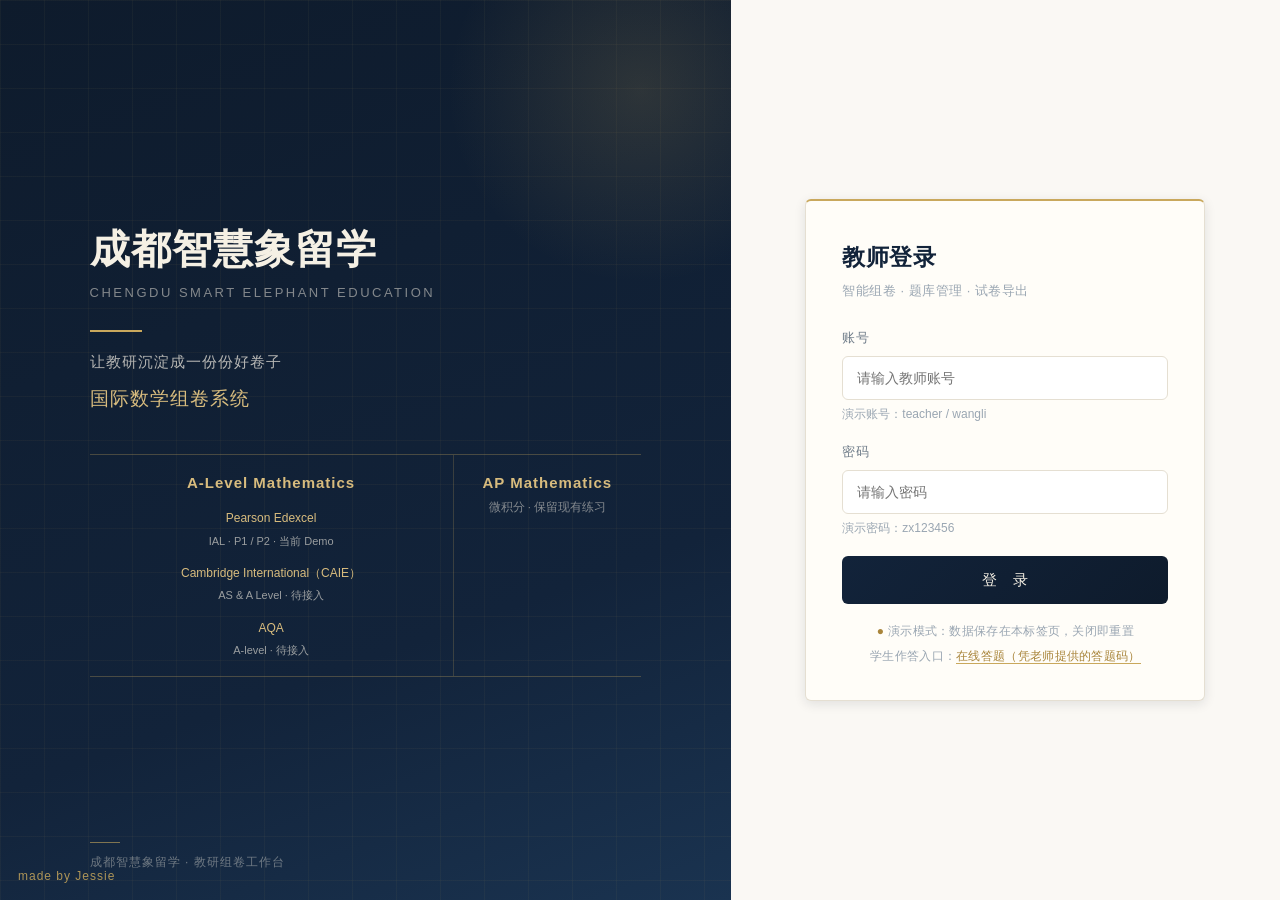
==== commit af10424e: "feat: narrow course workspace to mathematics" ====
--- a/admin.html
+++ b/admin.html
@@ -3,9 +3,8 @@
 <head>
   <meta charset="UTF-8">
   <meta name="viewport" content="width=device-width, initial-scale=1.0">
-  <title>教研工作台 · 国际课程组卷系统</title>
-  <link rel="stylesheet" href="vendor/lxgw/lxgwwenkaigbscreen.css">
-  <link rel="stylesheet" href="css/style.css?v=20261001d">
+  <title>教研工作台 · 国际数学组卷系统</title>
+  <link rel="stylesheet" href="css/style.css?v=20261001b">
 </head>
 <body>
 
@@ -18,7 +17,7 @@
           <path d="M14 4v5h5"/><path d="M8.5 13h7M8.5 16.5h5"/>
         </svg>
       </span>
-      国际课程组卷系统
+      国际数学组卷系统
       <span class="brand-sub">教研组卷工作台</span>
     </div>
     <div class="spacer"></div>
@@ -33,6 +32,22 @@
   </header>
 
   <main class="page">
+    <section class="math-courses" aria-label="数学课程与考试局">
+      <div class="math-course">
+        <strong>A-Level Mathematics</strong>
+        <div class="row-actions">
+          <button class="btn-mini primary" id="course-edexcel">Pearson Edexcel · P1/P2</button>
+          <button class="btn-mini" disabled>Cambridge International（CAIE）· 待接入</button>
+          <button class="btn-mini" disabled>AQA · 待接入</button>
+        </div>
+        <p>三个考试局分别组织题库；现有未关联原卷的数学练习，保留原分类待教研确认。</p>
+      </div>
+      <div class="math-course">
+        <strong>AP Mathematics</strong>
+        <button class="btn-mini primary" id="course-ap">微积分题库</button>
+        <p>现有微积分练习；尚未细分 AB / BC。</p>
+      </div>
+    </section>
     <!-- 页签导航 -->
     <nav class="nav-tabs" id="nav-tabs">
       <button class="nav-tab active" data-tab="builder">
@@ -221,7 +236,7 @@
     <!-- ========== 组卷台（双栏工作区） ========== -->
     <section id="tab-builder">
       <div class="ws-toolbar">
-        <input type="text" id="ws-name" placeholder="试卷名称 *（如：雅思阅读强化周测）" class="ws-name">
+        <input type="text" id="ws-name" placeholder="试卷名称 *（如：Edexcel P1 数学练习）" class="ws-name">
         <input type="text" id="ws-line" placeholder="卷面科目行（可空）" class="ws-line">
         <input type="number" id="ws-duration" placeholder="时长" min="0" class="ws-dur" title="建议总时长（分钟），留空自动汇总">
         <select id="ws-variant" class="ws-var" title="卷型标记">
@@ -358,15 +373,15 @@
           <div class="form-item full">
             <label>知识点（从大纲选择或直接输入，顿号分隔）</label>
             <div style="display:flex;gap:8px;align-items:center;">
-              <input type="text" id="e-tags" list="tag-list-2" placeholder="如：同义替换、长难句" style="flex:1;">
+              <input type="text" id="e-tags" list="tag-list-2" placeholder="如：Quadratics、Differentiation" style="flex:1;">
               <button type="button" class="btn btn-ghost" id="btn-e-knowledge" style="height:38px;flex:none;">从大纲选择</button>
             </div>
             <datalist id="tag-list-2"></datalist>
             <div id="e-knowledge-picker" hidden></div>
           </div>
           <div class="form-item full">
-            <label>材料 / 文章 / 听力原文（可空）</label>
-            <textarea id="e-passage" placeholder="阅读文章、听力原文、题干背景等"></textarea>
+            <label>公共题干 / 题目背景（可空）</label>
+            <textarea id="e-passage" placeholder="大题的公共条件、函数定义或题目背景"></textarea>
           </div>
           <div class="form-item full">
             <label>题干 <span class="req">*</span></label>
@@ -387,7 +402,7 @@
           </div>
           <div class="form-item full" id="e-answer-text-wrap">
             <label>参考答案 / 评分要点 <span class="req">*</span></label>
-            <textarea id="e-answer-text" placeholder="填空/简答/写作/口语题填参考答案或评分要点"></textarea>
+            <textarea id="e-answer-text" placeholder="填写参考答案、解题步骤或评分要点"></textarea>
           </div>
           <div class="form-item full">
             <label>解析（可空，打印教师卷时随答案展示）</label>
@@ -395,7 +410,7 @@
           </div>
           <div class="form-item">
             <label>来源</label>
-            <input type="text" id="e-source" placeholder="如：剑桥雅思 19 / OG / 自编">
+            <input type="text" id="e-source" placeholder="如：Edexcel P1 June 2024 / 教研自编">
           </div>
           <div class="form-item">
             <label>建议分值</label>
@@ -416,8 +431,8 @@
               <option value="0">私有题（仅自己与总监可见）</option>
             </select>
           </div>
-          <div class="form-item full">
-            <label>听力音频（mp3/wav/m4a ≤20MB，在线答题时学生可播放）</label>
+          <div class="form-item full" hidden>
+            <label>历史音频附件</label>
             <div style="display:flex;gap:12px;align-items:center;flex-wrap:wrap;">
               <input type="file" id="e-audio-file" accept=".mp3,.wav,.m4a,.ogg,.aac,.webm" hidden>
               <button type="button" class="btn btn-ghost" id="btn-e-audio">上传音频</button>
@@ -584,7 +599,7 @@
             <input type="number" id="ep-year" min="2000" max="2030">
           </div>
           <div class="form-item">
-            <label>考季</label>
+            <label>考季 <span class="req">*</span></label>
             <select id="ep-session"><option value="January">January</option><option value="June">June</option><option value="October">October</option><option value="November">November</option></select>
           </div>
           <div class="form-item">
@@ -593,13 +608,18 @@
           </div>
           <div class="form-item">
             <label>状态</label>
-            <select id="ep-status"><option value="published">已发布</option><option value="draft">草稿</option><option value="disabled">已下架</option></select>
+            <select id="ep-status"><option value="draft">草稿</option><option value="published">已发布</option><option value="disabled">已下架</option></select>
           </div>
         </div>
         <div class="form-grid" style="margin-top:14px;">
+          <div class="form-item"><label>QP 来源说明</label><input type="text" id="ep-qp-source" placeholder="例如：教研提供的 Pearson 原卷"></div>
+          <div class="form-item"><label>MS 来源说明</label><input type="text" id="ep-ms-source" placeholder="对应的官方评分方案"></div>
+          <div class="form-item"><label>展示与使用权限备注</label><input type="text" id="ep-permission-note" placeholder="仅供内部演示；公开使用待确认"></div>
+          <div class="form-item"><label>展示范围</label><select id="ep-display-scope"><option value="internal">仅教研后台</option><option value="public">公开原卷元数据</option></select></div>
+        </div>
+        <div class="form-grid" style="margin-top:14px;">
           <div class="form-item">
             <label>Question Paper PDF</label>
-            <input type="hidden" id="ep-qp-url">
             <div style="display:flex;gap:8px;align-items:center;">
               <input type="file" id="ep-qp-file" accept=".pdf" hidden>
               <button type="button" class="btn btn-ghost" id="btn-ep-qp">上传 QP</button>
@@ -608,7 +628,6 @@
           </div>
           <div class="form-item">
             <label>Mark Scheme PDF</label>
-            <input type="hidden" id="ep-ms-url">
             <div style="display:flex;gap:8px;align-items:center;">
               <input type="file" id="ep-ms-file" accept=".pdf" hidden>
               <button type="button" class="btn btn-ghost" id="btn-ep-ms">上传 MS</button>
@@ -677,7 +696,7 @@
       <div class="modal-body">
         <div class="form-item">
           <label>蓝图名称 <span class="req">*</span></label>
-          <input type="text" id="bp-name" placeholder="如：雅思阅读强化周测蓝图">
+          <input type="text" id="bp-name" placeholder="如：P1 数学复习蓝图">
           <span class="f-hint">保存当前题型配置、难度分布与范围科目；载入后一键复用</span>
         </div>
         <div class="form-actions">
@@ -702,7 +721,7 @@
         <div class="form-grid three">
           <div class="form-item">
             <label>考试名称 <span class="req">*</span></label>
-            <input type="text" id="x-name" placeholder="如：雅思阅读周测（10 月第 1 周）">
+            <input type="text" id="x-name" placeholder="如：P1 数学周测（10 月第 1 周）">
           </div>
           <div class="form-item">
             <label>关联试卷 <span class="req">*</span></label>
@@ -737,13 +756,12 @@
     </div>
   </div>
 
-  <script src="js/common.js?v=20261001d"></script>
-  <script src="js/mock-data.js?v=20261001d"></script>
-  <script src="js/api.js?v=20261001d"></script>
-  <script src="js/admin.js?v=20261001d"></script>
-  <script src="js/builder.js?v=20261001d"></script>
-  <script src="js/exams.js?v=20261001d"></script>
-  <script src="js/archive.js?v=20261001d"></script>
-  <script src="js/micro.js?v=20261001d"></script>
+  <script src="js/common.js?v=20261001b"></script>
+  <script src="js/mock-data.js?v=20260929a"></script>
+  <script src="js/api.js?v=20261001b"></script>
+  <script src="js/admin.js?v=20261001b"></script>
+  <script src="js/builder.js?v=20261001b"></script>
+  <script src="js/exams.js?v=20260929a"></script>
+  <script src="js/archive.js?v=20260929a"></script>
 </body>
 </html>
--- a/css/style.css
+++ b/css/style.css
@@ -1,149 +1,67 @@
 /* =========================================================
- * 成都智慧象留学 · 国际课程组卷系统 — 全站样式 v2「纸阅 Atelier」
- * 2026-10-01 视觉升版：墨蓝 × 香槟金 × 暖纸面
- * 排印：DengXian / 雅黑 + Segoe UI（数字 tabular-nums）
- * 规则：金色只做点缀；动效统一 out-quint / spring 曲线；
- *       打印段（.paper-sheet）保持 A4 排版精度，勿随意改动
+ * 成都智慧象留学 · 国际课程组卷系统 - 全站样式
+ * 与学生进度追踪系统同一套视觉规范（藏蓝 #0E1B2C / 香槟金 #C9A85C）
+ * 字体：标题等线 DengXian，数字 Segoe UI，字距 ≤1px
  * ========================================================= */
 
 :root {
-  /* ---- 墨蓝（Ink） ---- */
-  --ink-950: #070F1A;
-  --ink-900: #0B1626;
-  --ink-850: #0E1B2C;
-  --ink-800: #12233A;
-  --ink-700: #1A3350;
-  --ink-600: #24446B;
-  --ink-500: #3E5C76;
-
-  /* ---- 香槟金（Champagne） ---- */
-  --gold-100: #F6EFDC;
-  --gold-200: #F0E4C8;
-  --gold-300: #E4D2A4;
-  --gold-400: #D6BA7E;
-  --gold-500: #C9A85C;
-  --gold-600: #A9853B;
-  --gold-700: #8A6D2F;
-
-  /* ---- 纸面（Paper） ---- */
-  --paper: #F4F1E9;
-  --paper-2: #FAF7F0;
-  --card: #FFFDF9;
-  --line: #E5DFD0;
-  --line-2: #EFEAE0;
-
-  /* ---- 文字 ---- */
-  --tx: #253140;
-  --tx-2: #5C6A79;
-  --tx-3: #93A0AD;
-
-  /* ---- 语义 ---- */
-  --danger: #B04A3E;
-  --danger-soft: #F7E9E6;
-  --ok: #45775C;
-  --ok-soft: #E8F0E8;
-
-  /* ---- 字体 ---- */
-  --f-sans: "DengXian", "PingFang SC", "Microsoft YaHei", "Hiragino Sans GB", sans-serif;
-  --f-num: "Segoe UI", -apple-system, "Helvetica Neue", Arial, sans-serif;
-
-  /* ---- 圆角 / 阴影 / 动效 ---- */
-  --r-sm: 7px;
-  --r-md: 10px;
-  --r-lg: 14px;
-  --sh-1: 0 1px 2px rgba(12, 23, 37, 0.05), 0 2px 6px rgba(12, 23, 37, 0.04);
-  --sh-2: 0 2px 6px rgba(12, 23, 37, 0.06), 0 14px 32px -18px rgba(12, 23, 37, 0.22);
-  --sh-3: 0 6px 16px rgba(12, 23, 37, 0.1), 0 24px 56px -24px rgba(12, 23, 37, 0.28);
-  --e-out: cubic-bezier(0.22, 1, 0.36, 1);
-  --e-spring: cubic-bezier(0.34, 1.4, 0.64, 1);
-  --t-fast: 0.18s;
-  --t-med: 0.32s;
-
-  /* ---- 旧变量别名（JS 内联样式与历史模板仍在引用，勿删） ---- */
-  --c-navy: var(--ink-850);
-  --c-navy-2: var(--ink-800);
-  --c-navy-3: var(--ink-500);
-  --c-gold: var(--gold-500);
-  --c-gold-light: var(--gold-400);
-  --c-gold-deep: var(--gold-600);
-  --c-gold-soft: var(--gold-100);
-  --c-bg: var(--paper);
-  --c-card: var(--card);
-  --c-border: var(--line);
-  --c-text: var(--tx);
-  --c-text-sub: var(--tx-2);
-  --c-text-light: var(--tx-3);
-  --c-danger: var(--danger);
-  --c-danger-soft: var(--danger-soft);
-  --c-done: var(--ok);
-  --c-done-soft: var(--ok-soft);
-  --radius: var(--r-md);
-  --shadow: var(--sh-1);
-  --shadow-hover: var(--sh-2);
-  --f-serif: var(--f-sans);
+  --c-navy: #0E1B2C;
+  --c-navy-2: #12233A;
+  --c-navy-3: #3E5C76;
+  --c-gold: #C9A85C;
+  --c-gold-light: #D8BC7E;
+  --c-gold-deep: #A9853B;
+  --c-gold-soft: #F3EAD5;
+  --c-bg: #FAF8F4;
+  --c-card: #FFFDF8;
+  --c-border: #E5DFD2;
+  --c-text: #2E3A48;
+  --c-text-sub: #6E7B88;
+  --c-text-light: #9AA6B2;
+  --c-danger: #B04A3E;
+  --c-danger-soft: #F6E8E5;
+  --c-done: #4A7A5E;
+  --c-done-soft: #E7EFE7;
+  --radius: 6px;
+  --shadow: 0 1px 3px rgba(14, 27, 44, 0.07), 0 1px 2px rgba(14, 27, 44, 0.04);
+  --shadow-hover: 0 3px 12px rgba(14, 27, 44, 0.11);
+  --f-serif: "DengXian", "DengXian Light", "Microsoft YaHei", "PingFang SC", sans-serif;
+  --f-num: "Segoe UI", "Helvetica Neue", Arial, sans-serif;
 }
 
 * { margin: 0; padding: 0; box-sizing: border-box; }
-[hidden] { display: none !important; }
 html, body { height: 100%; }
 body {
-  font-family: var(--f-sans);
-  background: var(--paper);
-  color: var(--tx);
+  font-family: "DengXian", "Microsoft YaHei", "PingFang SC", "Hiragino Sans GB", sans-serif;
+  background: var(--c-bg);
+  color: var(--c-text);
   font-size: 14px;
-  line-height: 1.65;
+  line-height: 1.6;
   -webkit-font-smoothing: antialiased;
-  text-rendering: optimizeLegibility;
-}
-::selection { background: rgba(201, 168, 92, 0.32); color: var(--ink-900); }
+}
 a { color: inherit; text-decoration: none; }
 ul, ol { list-style: none; }
 button { font-family: inherit; cursor: pointer; }
-input, select, textarea { font-family: inherit; font-size: 14px; color: var(--tx); }
-img { max-width: 100%; }
-
-/* 焦点可达性：键盘导航时金色描边 */
-:focus { outline: none; }
-:focus-visible { outline: 2px solid var(--gold-500); outline-offset: 2px; border-radius: 4px; }
-
-/* 滚动条 */
-::-webkit-scrollbar { width: 10px; height: 10px; }
-::-webkit-scrollbar-track { background: transparent; }
-::-webkit-scrollbar-thumb {
-  background: rgba(14, 27, 44, 0.16);
-  border-radius: 999px;
-  border: 3px solid transparent;
-  background-clip: content-box;
-}
-::-webkit-scrollbar-thumb:hover { background-color: rgba(14, 27, 44, 0.3); }
-* { scrollbar-width: thin; scrollbar-color: rgba(14, 27, 44, 0.18) transparent; }
+input, select, textarea { font-family: inherit; font-size: 14px; color: var(--c-text); }
 
 /* ================= 顶部导航 ================= */
 .topbar {
-  background: linear-gradient(180deg, var(--ink-800) 0%, var(--ink-900) 100%);
+  background: var(--c-navy);
   color: #F5F0E4;
-  height: 58px;
-  display: flex;
-  align-items: center;
-  padding: 0 26px;
+  height: 56px;
+  display: flex;
+  align-items: center;
+  padding: 0 24px;
   gap: 12px;
   position: sticky;
   top: 0;
   z-index: 50;
-}
-/* 顶栏底部的金色缝线 */
-.topbar::after {
-  content: "";
-  position: absolute;
-  left: 0; right: 0; bottom: -1px;
-  height: 1px;
-  background: linear-gradient(90deg, transparent 0%, rgba(201, 168, 92, 0.55) 18%, rgba(201, 168, 92, 0.55) 82%, transparent 100%);
-  pointer-events: none;
+  border-bottom: 1px solid rgba(201, 168, 92, 0.35);
 }
 .topbar .brand {
   display: flex;
   align-items: center;
-  gap: 12px;
+  gap: 11px;
   font-family: var(--f-serif);
   font-size: 16px;
   font-weight: 600;
@@ -152,39 +70,29 @@
   color: #F5F0E4;
 }
 .topbar .brand-mark {
-  width: 34px; height: 34px;
-  border: 1px solid rgba(201, 168, 92, 0.65);
-  border-radius: 9px;
-  background:
-    radial-gradient(120% 120% at 20% 0%, rgba(201, 168, 92, 0.18), transparent 60%),
-    rgba(255, 255, 255, 0.03);
-  box-shadow: inset 0 1px 0 rgba(255, 255, 255, 0.08);
+  width: 32px; height: 32px;
+  border: 1px solid var(--c-gold);
+  border-radius: 6px;
   display: inline-flex; align-items: center; justify-content: center;
-  color: var(--gold-300);
+  color: var(--c-gold-light);
   flex: none;
-  transition: box-shadow var(--t-med) var(--e-out), transform var(--t-med) var(--e-spring);
-}
-.topbar .brand:hover .brand-mark {
-  box-shadow: 0 0 0 4px rgba(201, 168, 92, 0.12), inset 0 1px 0 rgba(255, 255, 255, 0.08);
-  transform: translateY(-1px);
-}
-.topbar .brand-mark svg { width: 19px; height: 19px; }
+}
+.topbar .brand-mark svg { width: 18px; height: 18px; }
 .topbar .brand-sub {
   font-size: 12px;
   font-weight: 400;
-  color: rgba(245, 240, 228, 0.52);
+  color: rgba(245, 240, 228, 0.55);
   letter-spacing: 0.3px;
-  border-left: 1px solid rgba(201, 168, 92, 0.35);
+  border-left: 1px solid rgba(201, 168, 92, 0.4);
   padding-left: 12px;
 }
 .topbar .spacer { flex: 1; }
 .topbar .mode-chip {
   font-size: 12px;
-  color: rgba(245, 240, 228, 0.68);
-  border: 1px solid rgba(201, 168, 92, 0.4);
-  background: rgba(201, 168, 92, 0.07);
-  border-radius: 999px;
-  padding: 4px 14px;
+  color: rgba(245, 240, 228, 0.65);
+  border: 1px dashed rgba(201, 168, 92, 0.5);
+  border-radius: 4px;
+  padding: 2px 10px;
   letter-spacing: 0.3px;
   white-space: nowrap;
 }
@@ -193,91 +101,74 @@
   align-items: center;
   gap: 10px;
   font-size: 13px;
-  color: rgba(245, 240, 228, 0.92);
+  color: rgba(245, 240, 228, 0.9);
   white-space: nowrap;
 }
-.topbar .user-chip .avatar { width: 32px; height: 32px; font-size: 13px; box-shadow: 0 0 0 2px rgba(201, 168, 92, 0.35); }
+.topbar .user-chip .avatar { width: 30px; height: 30px; font-size: 13px; }
 .topbar .role-badge {
-  font-size: 11.5px;
-  color: var(--gold-300);
-  border: 1px solid rgba(201, 168, 92, 0.5);
-  background: rgba(201, 168, 92, 0.08);
-  border-radius: 5px;
-  padding: 2px 9px;
-  letter-spacing: 0.5px;
+  font-size: 12px;
+  color: var(--c-gold-light);
+  border: 1px solid rgba(201, 168, 92, 0.55);
+  border-radius: 3px;
+  padding: 1px 8px;
+  letter-spacing: 0.3px;
 }
 .topbar .user-link {
-  font-size: 12.5px;
-  color: rgba(245, 240, 228, 0.78);
-  padding: 6px 14px;
-  border: 1px solid rgba(245, 240, 228, 0.22);
-  border-radius: 7px;
-  transition: border-color var(--t-fast), color var(--t-fast), background var(--t-fast), transform var(--t-fast);
+  font-size: 13px;
+  color: rgba(245, 240, 228, 0.8);
+  padding: 5px 13px;
+  border: 1px solid rgba(245, 240, 228, 0.28);
+  border-radius: 4px;
+  transition: border-color 0.2s, color 0.2s;
   white-space: nowrap;
   letter-spacing: 0.3px;
   background: transparent;
 }
-.topbar .user-link:hover {
-  border-color: var(--gold-500);
-  color: var(--gold-300);
-  background: rgba(201, 168, 92, 0.08);
-}
-.topbar .user-link:active { transform: scale(0.96); }
+.topbar .user-link:hover { border-color: var(--c-gold); color: var(--c-gold-light); }
 
 /* ================= 页签导航 ================= */
 .nav-tabs {
   display: flex;
   gap: 4px;
-  background: var(--card);
-  border: 1px solid var(--line);
-  border-radius: var(--r-md);
-  box-shadow: var(--sh-1);
-  padding: 5px;
-  margin-bottom: 22px;
+  background: var(--c-card);
+  border: 1px solid var(--c-border);
+  border-radius: var(--radius);
+  box-shadow: var(--shadow);
+  padding: 4px;
+  margin-bottom: 20px;
   position: sticky;
-  top: 70px;
+  top: 68px;
   z-index: 40;
 }
 .nav-tab {
   flex: 1;
-  height: 38px;
+  height: 36px;
   border: none;
   background: transparent;
-  border-radius: 8px;
-  font-size: 13.5px;
+  border-radius: 6px;
+  font-size: 14px;
   letter-spacing: 0.5px;
-  color: var(--tx-2);
+  color: var(--c-text-sub);
   display: inline-flex;
   align-items: center;
   justify-content: center;
   gap: 7px;
-  transition: color var(--t-fast), background var(--t-fast);
+  transition: all 0.2s;
   position: relative;
 }
-.nav-tab svg { width: 16px; height: 16px; opacity: 0.6; transition: transform var(--t-med) var(--e-spring), opacity var(--t-fast); }
-.nav-tab:hover { color: var(--gold-700); background: var(--paper-2); }
-.nav-tab:hover svg { opacity: 0.9; transform: translateY(-1px); }
+.nav-tab svg { width: 16px; height: 16px; opacity: 0.75; }
+.nav-tab:hover { color: var(--c-gold-deep); background: var(--c-bg); }
 .nav-tab.active {
-  background: linear-gradient(180deg, var(--ink-700), var(--ink-850));
+  background: var(--c-navy-2);
   color: #F5F0E4;
-  font-weight: 600;
-  box-shadow: 0 2px 8px -2px rgba(12, 23, 37, 0.4), inset 0 1px 0 rgba(255, 255, 255, 0.06);
-}
-.nav-tab.active svg { opacity: 1; color: var(--gold-300); }
-.nav-tab.active::after {
-  content: "";
-  position: absolute;
-  left: 50%; bottom: 3px;
-  transform: translateX(-50%);
-  width: 18px; height: 2px;
-  border-radius: 2px;
-  background: linear-gradient(90deg, var(--gold-400), var(--gold-500));
-}
+  font-weight: 500;
+}
+.nav-tab.active svg { opacity: 1; }
 .nav-tab .badge {
   min-width: 18px;
   height: 18px;
   border-radius: 999px;
-  background: var(--gold-500);
+  background: var(--c-gold);
   color: #fff;
   font-size: 11px;
   font-family: var(--f-num);
@@ -288,21 +179,22 @@
 }
 
 /* ================= 布局 ================= */
-.page { max-width: 1240px; margin: 0 auto; padding: 28px 28px 24px; }
+.page { max-width: 1200px; margin: 0 auto; padding: 24px 24px 20px; }
 .site-footer {
   text-align: center;
   font-size: 12px;
-  color: var(--tx-3);
-  letter-spacing: 0.4px;
-  padding: 30px 0 38px;
+  color: var(--c-text-light);
+  letter-spacing: 0.3px;
+  padding: 26px 0 34px;
 }
 .site-footer::before {
   content: "";
   display: block;
   width: 56px;
   height: 1px;
-  background: linear-gradient(90deg, transparent, var(--gold-500), transparent);
-  margin: 0 auto 16px;
+  background: var(--c-gold);
+  opacity: 0.55;
+  margin: 0 auto 14px;
 }
 
 .section-head {
@@ -310,35 +202,33 @@
   align-items: baseline;
   justify-content: space-between;
   gap: 12px;
-  margin: 22px 0 14px;
+  margin: 20px 0 12px;
 }
 .section-head:first-child { margin-top: 0; }
 .section-head h2 {
   font-family: var(--f-serif);
-  font-size: 17.5px;
+  font-size: 17px;
   font-weight: 600;
-  color: var(--ink-800);
+  color: var(--c-navy-2);
   letter-spacing: 0.5px;
-  display: flex;
-  align-items: center;
 }
 .section-head h2::before {
   content: "";
   display: inline-block;
-  width: 3px; height: 16px;
-  border-radius: 2px;
-  background: linear-gradient(180deg, var(--gold-400), var(--gold-600));
+  width: 4px; height: 15px;
+  background: var(--c-gold);
   margin-right: 10px;
-}
-.section-head .sec-note { font-size: 12px; color: var(--tx-3); letter-spacing: 0.5px; }
+  vertical-align: -1px;
+}
+.section-head .sec-note { font-size: 12px; color: var(--c-text-light); letter-spacing: 0.5px; }
 
 /* ================= 卡片与统计 ================= */
 .card {
-  background: var(--card);
-  border-radius: var(--r-lg);
-  box-shadow: var(--sh-1);
-  border: 1px solid var(--line);
-  padding: 22px 24px;
+  background: var(--c-card);
+  border-radius: var(--radius);
+  box-shadow: var(--shadow);
+  border: 1px solid var(--c-border);
+  padding: 18px 20px;
 }
 .stat-grid {
   display: grid;
@@ -346,69 +236,43 @@
   gap: 18px;
 }
 .stat-card {
-  position: relative;
-  overflow: hidden;
-  background: var(--card);
-  border-radius: var(--r-lg);
-  box-shadow: var(--sh-1);
-  border: 1px solid var(--line);
-  padding: 18px 20px 16px;
+  background: var(--c-card);
+  border-radius: var(--radius);
+  box-shadow: var(--shadow);
+  border: 1px solid var(--c-border);
+  border-top: 2px solid var(--c-gold);
+  padding: 14px 18px;
   display: flex;
   align-items: center;
   gap: 16px;
-  transition: transform var(--t-med) var(--e-out), box-shadow var(--t-med) var(--e-out), border-color var(--t-med);
-}
-.stat-card::before {
-  content: "";
-  position: absolute;
-  top: 0; left: 0; right: 0;
-  height: 2px;
-  background: linear-gradient(90deg, var(--gold-400), var(--gold-600));
-  transform: scaleX(0);
-  transform-origin: left;
-  transition: transform 0.7s var(--e-out) 0.15s;
-}
-.stat-card.in::before, .stat-card:hover::before { transform: scaleX(1); }
-.stat-card:hover {
-  transform: translateY(-2px);
-  box-shadow: var(--sh-2);
-  border-color: rgba(201, 168, 92, 0.5);
-}
+  transition: transform 0.2s, box-shadow 0.2s;
+}
+.stat-card:hover { box-shadow: var(--shadow-hover); border-color: rgba(201, 168, 92, 0.45); }
 .stat-icon {
-  width: 42px; height: 42px;
-  border-radius: 12px;
-  border: 1px solid var(--line);
-  background: var(--paper-2);
-  color: var(--gold-600);
+  width: 40px; height: 40px;
+  border-radius: 50%;
+  border: 1px solid var(--c-border);
+  background: var(--c-bg);
+  color: var(--c-gold-deep);
   display: flex; align-items: center; justify-content: center;
   flex: none;
-  transition: background var(--t-med), color var(--t-med), transform var(--t-med) var(--e-spring);
-}
-.stat-card:hover .stat-icon {
-  background: var(--gold-100);
-  border-color: var(--gold-200);
-  transform: scale(1.05);
 }
 .stat-icon svg { width: 22px; height: 22px; }
-.stat-icon.navy { color: var(--ink-700); }
-.stat-card:hover .stat-icon.navy { color: var(--ink-800); }
+.stat-icon.navy { color: var(--c-navy-2); }
 .stat-meta .stat-value {
   font-family: var(--f-num);
-  font-variant-numeric: tabular-nums;
-  font-size: 26px;
+  font-size: 24px;
   font-weight: 700;
-  color: var(--ink-800);
+  color: var(--c-navy-2);
   line-height: 1.2;
-  letter-spacing: -0.3px;
 }
 .stat-meta .stat-value .unit {
   font-size: 13px; font-weight: 400;
-  color: var(--tx-2);
+  color: var(--c-text-sub);
   margin-left: 3px;
-  font-family: var(--f-sans);
-  letter-spacing: 0;
-}
-.stat-meta .stat-label { font-size: 12.5px; color: var(--tx-2); margin-top: 3px; letter-spacing: 0.3px; }
+  font-family: "Microsoft YaHei", sans-serif;
+}
+.stat-meta .stat-label { font-size: 13px; color: var(--c-text-sub); margin-top: 2px; letter-spacing: 0.3px; }
 
 .overview-grid {
   display: grid;
@@ -418,47 +282,32 @@
 }
 
 /* 分布条 */
-.dist-row { display: flex; align-items: center; gap: 12px; margin-bottom: 12px; }
-.dist-row .dist-label { width: 80px; font-size: 13px; color: var(--tx-2); white-space: nowrap; }
-.dist-row .dist-track { flex: 1; height: 8px; background: var(--line-2); border-radius: 999px; overflow: hidden; }
-.dist-row .dist-fill {
-  display: block;
-  height: 100%;
-  border-radius: 999px;
-  background: linear-gradient(90deg, var(--ink-700), var(--ink-500));
-  transition: width 0.9s var(--e-out);
-}
-.dist-row.gold .dist-fill { background: linear-gradient(90deg, var(--gold-600), var(--gold-400)); }
-.dist-row .dist-num {
-  width: 36px; text-align: right;
-  font-family: var(--f-num);
-  font-variant-numeric: tabular-nums;
-  font-size: 13px; color: var(--ink-800); font-weight: 600;
-}
+.dist-row { display: flex; align-items: center; gap: 12px; margin-bottom: 10px; }
+.dist-row .dist-label { width: 76px; font-size: 13px; color: var(--c-text-sub); white-space: nowrap; }
+.dist-row .dist-track { flex: 1; height: 8px; background: #EFEAE0; border-radius: 999px; overflow: hidden; }
+.dist-row .dist-fill { height: 100%; border-radius: 999px; background: linear-gradient(90deg, var(--c-navy-2), var(--c-navy-3)); transition: width 0.6s ease; }
+.dist-row.gold .dist-fill { background: linear-gradient(90deg, var(--c-gold), var(--c-gold-light)); }
+.dist-row .dist-num { width: 34px; text-align: right; font-family: var(--f-num); font-size: 13px; color: var(--c-navy-2); font-weight: 600; }
 
 /* 最近试卷列表 */
 .paper-brief {
   display: flex;
   align-items: center;
   gap: 12px;
-  padding: 13px 8px;
-  margin: 0 -8px;
-  border-bottom: 1px dashed var(--line);
-  border-radius: var(--r-sm);
-  transition: background var(--t-fast);
-}
-.paper-brief:hover { background: var(--paper-2); }
+  padding: 12px 4px;
+  border-bottom: 1px dashed var(--c-border);
+}
 .paper-brief:last-child { border-bottom: none; }
 .paper-brief .pb-main { flex: 1; min-width: 0; }
 .paper-brief .pb-name {
   font-family: var(--f-serif);
   font-size: 15px;
   font-weight: 600;
-  color: var(--ink-800);
+  color: var(--c-navy-2);
   white-space: nowrap; overflow: hidden; text-overflow: ellipsis;
 }
-.paper-brief .pb-meta { font-size: 12px; color: var(--tx-3); margin-top: 2px; }
-.paper-brief .pb-meta b { color: var(--gold-600); font-family: var(--f-num); font-weight: 600; }
+.paper-brief .pb-meta { font-size: 12px; color: var(--c-text-light); margin-top: 1px; }
+.paper-brief .pb-meta b { color: var(--c-gold-deep); font-family: var(--f-num); font-weight: 600; }
 
 /* ================= 筛选工具栏 ================= */
 .toolbar {
@@ -473,59 +322,38 @@
   position: absolute; left: 13px; top: 50%;
   transform: translateY(-50%);
   width: 16px; height: 16px;
-  color: var(--tx-3);
+  color: var(--c-text-light);
   pointer-events: none;
-  transition: color var(--t-fast);
-}
-.search-box:focus-within svg { color: var(--gold-600); }
+}
 .search-box input {
   width: 100%;
   height: 38px;
-  border: 1px solid var(--line);
-  border-radius: var(--r-sm);
+  border: 1px solid var(--c-border);
+  border-radius: 6px;
   padding: 0 12px 0 38px;
   background: #fff;
   outline: none;
-  transition: border-color var(--t-fast), box-shadow var(--t-fast);
-}
-.search-box input::placeholder { color: var(--tx-3); }
-.search-box input:focus {
-  border-color: var(--gold-500);
-  box-shadow: 0 0 0 3px rgba(201, 168, 92, 0.16);
-}
-.toolbar select, .modal select, .ws-toolbar select, .type-row select, .quick-bar select {
+  transition: border-color 0.2s, box-shadow 0.2s;
+}
+.search-box input:focus { border-color: var(--c-navy-2); box-shadow: 0 0 0 3px rgba(18, 35, 58, 0.08); }
+.toolbar select {
   height: 38px;
-  border: 1px solid var(--line);
-  border-radius: var(--r-sm);
-  background: #fff url("data:image/svg+xml;charset=utf-8,%3Csvg xmlns='http://www.w3.org/2000/svg' width='10' height='6' viewBox='0 0 10 6'%3E%3Cpath d='M1 1l4 4 4-4' fill='none' stroke='%23A9853B' stroke-width='1.6' stroke-linecap='round' stroke-linejoin='round'/%3E%3C/svg%3E") no-repeat right 12px center;
-  appearance: none;
-  -webkit-appearance: none;
-  padding: 0 32px 0 12px;
+  border: 1px solid var(--c-border);
+  border-radius: 6px;
+  background: #fff;
+  padding: 0 10px;
   outline: none;
   min-width: 96px;
-  cursor: pointer;
-  transition: border-color var(--t-fast), box-shadow var(--t-fast);
-}
-.toolbar select:hover, .form-item select:hover { border-color: var(--gold-400); }
-.toolbar select:focus, .form-item select:focus {
-  border-color: var(--gold-500);
-  box-shadow: 0 0 0 3px rgba(201, 168, 92, 0.16);
-}
-.toolbar .result-count {
-  font-size: 12.5px;
-  color: var(--tx-3);
-  margin-left: auto;
-  white-space: nowrap;
-  font-family: var(--f-num);
-  letter-spacing: 0.3px;
-}
+}
+.toolbar select:focus { border-color: var(--c-navy-2); }
+.toolbar .result-count { font-size: 13px; color: var(--c-text-light); margin-left: auto; white-space: nowrap; }
 
 /* ================= 表格 ================= */
 .table-wrap {
-  background: var(--card);
-  border-radius: var(--r-lg);
-  border: 1px solid var(--line);
-  box-shadow: var(--sh-1);
+  background: var(--c-card);
+  border-radius: var(--radius);
+  border: 1px solid var(--c-border);
+  box-shadow: var(--shadow);
   overflow-x: auto;
 }
 table.data {
@@ -536,184 +364,140 @@
 table.data th {
   text-align: left;
   font-weight: 600;
-  font-size: 11.5px;
-  color: var(--tx-3);
-  letter-spacing: 0.8px;
-  background: var(--paper-2);
-  padding: 11px 14px;
-  border-bottom: 1px solid var(--line);
+  font-size: 12px;
+  color: var(--c-text-sub);
+  background: #F6F2E9;
+  padding: 8px 12px;
+  border-bottom: 1px solid var(--c-border);
   white-space: nowrap;
 }
 table.data td {
-  padding: 11px 14px;
-  border-bottom: 1px solid var(--line-2);
+  padding: 9px 12px;
+  border-bottom: 1px solid #F0EBE0;
   vertical-align: top;
 }
 table.data tr:last-child td { border-bottom: none; }
 table.data tbody tr { transition: background 0.15s; }
-table.data tbody tr:hover { background: #FBF8F0; }
+table.data tbody tr:hover { background: #FBF8F1; }
 td.cell-stem { max-width: 380px; }
 .stem-snip {
   display: -webkit-box;
   -webkit-line-clamp: 2;
   -webkit-box-orient: vertical;
   overflow: hidden;
-  color: var(--tx);
-  line-height: 1.6;
-}
-.cell-sub { font-size: 12px; color: var(--tx-3); margin-top: 2px; }
+  color: var(--c-text);
+  line-height: 1.55;
+}
+.cell-sub { font-size: 12px; color: var(--c-text-light); margin-top: 2px; }
 .row-actions { display: flex; gap: 6px; flex-wrap: wrap; white-space: nowrap; }
 
 /* ================= 标签 ================= */
 .tag {
   display: inline-block;
   font-size: 11px;
-  line-height: 1.7;
-  padding: 1px 8px;
-  border-radius: 5px;
+  padding: 1px 7px;
+  border-radius: 3px;
   white-space: nowrap;
-  letter-spacing: 0.3px;
-}
-.tag-subject { background: var(--gold-100); color: var(--gold-700); border: 1px solid var(--gold-200); }
-.tag-type { background: #ECF0F4; color: var(--ink-700); border: 1px solid #E0E6EC; }
-.tag-d1, .tag-d2 { background: var(--ok-soft); color: var(--ok); border: 1px solid #D8E5D8; }
-.tag-d3 { background: var(--gold-100); color: var(--gold-700); border: 1px solid var(--gold-200); }
-.tag-d4, .tag-d5 { background: var(--ink-800); color: var(--gold-300); border: 1px solid var(--ink-700); }
-.tag-ok { background: var(--ok-soft); color: var(--ok); border: 1px solid #D8E5D8; }
-.tag-off { background: #F1F1EF; color: var(--tx-3); border: 1px solid var(--line-2); }
-.tag-draft { background: var(--gold-100); color: var(--gold-700); border: 1px solid var(--gold-200); }
-.tag-final { background: var(--ok-soft); color: var(--ok); border: 1px solid #D8E5D8; }
+}
+.tag-subject { background: var(--c-gold-soft); color: var(--c-gold-deep); }
+.tag-type { background: #ECEFF3; color: var(--c-navy-2); }
+.tag-d1, .tag-d2 { background: #E7EFE7; color: var(--c-done); }
+.tag-d3 { background: var(--c-gold-soft); color: var(--c-gold-deep); }
+.tag-d4, .tag-d5 { background: var(--c-navy-2); color: var(--c-gold-light); }
+.tag-ok { background: var(--c-done-soft); color: var(--c-done); }
+.tag-off { background: #F0F0F0; color: var(--c-text-light); }
+.tag-draft { background: var(--c-gold-soft); color: var(--c-gold-deep); }
+.tag-final { background: var(--c-done-soft); color: var(--c-done); }
 
 /* ================= 按钮 ================= */
 .btn {
-  position: relative;
-  overflow: hidden;
   display: inline-flex; align-items: center; justify-content: center; gap: 6px;
-  height: 36px;
-  padding: 0 16px;
-  border-radius: var(--r-sm);
+  height: 34px;
+  padding: 0 14px;
+  border-radius: 5px;
   border: 1px solid transparent;
   font-size: 13.5px;
-  letter-spacing: 0.3px;
-  transition: transform var(--t-fast) var(--e-out), box-shadow var(--t-fast), background var(--t-fast), border-color var(--t-fast), color var(--t-fast), filter var(--t-fast);
+  transition: all 0.2s;
   white-space: nowrap;
-  user-select: none;
-}
-.btn:active { transform: scale(0.97); }
-.btn-primary {
-  background: linear-gradient(180deg, var(--ink-700), var(--ink-850));
-  color: #F5F0E4;
-  box-shadow: inset 0 1px 0 rgba(255, 255, 255, 0.08), 0 1px 3px rgba(12, 23, 37, 0.25);
-}
-.btn-primary:hover {
-  filter: brightness(1.14);
-  box-shadow: inset 0 1px 0 rgba(255, 255, 255, 0.1), 0 6px 16px -6px rgba(12, 23, 37, 0.45);
-}
-.btn-accent {
-  background: linear-gradient(160deg, var(--gold-300) 0%, var(--gold-500) 90%);
-  color: #241B07;
-  font-weight: 600;
-  box-shadow: inset 0 1px 0 rgba(255, 255, 255, 0.45), 0 1px 3px rgba(138, 109, 47, 0.3);
-}
-.btn-accent:hover {
-  filter: brightness(1.05);
-  box-shadow: inset 0 1px 0 rgba(255, 255, 255, 0.5), 0 6px 16px -6px rgba(138, 109, 47, 0.5);
-}
-.btn-ghost { background: #fff; border-color: var(--line); color: var(--tx-2); }
-.btn-ghost:hover { border-color: var(--gold-500); color: var(--gold-700); background: var(--gold-100); }
-.btn-danger { background: #fff; border-color: var(--line); color: var(--danger); }
-.btn-danger:hover { border-color: var(--danger); background: var(--danger-soft); }
-.btn-lg { height: 48px; padding: 0 30px; font-size: 15px; border-radius: var(--r-md); }
-.btn:disabled { opacity: 0.5; cursor: not-allowed; box-shadow: none; transform: none; }
-/* 点击涟漪（由 micro.js 注入 <i class="rp">） */
-.btn .rp {
-  position: absolute;
-  border-radius: 50%;
-  background: currentColor;
-  opacity: 0.22;
-  transform: scale(0);
-  animation: rp 0.55s var(--e-out) forwards;
-  pointer-events: none;
-}
-@keyframes rp { to { transform: scale(2.4); opacity: 0; } }
-
+}
+.btn-primary { background: var(--c-navy-2); color: #F5F0E4; }
+.btn-primary:hover { background: var(--c-navy); box-shadow: var(--shadow-hover); }
+.btn-accent { background: var(--c-gold); color: #FFFFFF; }
+.btn-accent:hover { background: var(--c-gold-deep); box-shadow: var(--shadow-hover); }
+.btn-ghost { background: #fff; border-color: var(--c-border); color: var(--c-text-sub); }
+.btn-ghost:hover { border-color: var(--c-gold); color: var(--c-gold-deep); }
+.btn-danger { background: #fff; border-color: var(--c-border); color: var(--c-danger); }
+.btn-danger:hover { border-color: var(--c-danger); background: var(--c-danger-soft); }
+.btn-lg { height: 46px; padding: 0 28px; font-size: 15px; }
+.btn:disabled { opacity: 0.55; cursor: not-allowed; box-shadow: none; }
 .btn-mini {
-  height: 27px;
-  padding: 0 11px;
+  height: 26px;
+  padding: 0 10px;
   font-size: 12px;
-  border-radius: 6px;
-  border: 1px solid var(--line);
-  background: #fff;
-  color: var(--tx-2);
+  border-radius: 4px;
+  border: 1px solid var(--c-border);
+  background: #fff;
+  color: var(--c-text-sub);
   display: inline-flex;
   align-items: center;
   gap: 4px;
-  transition: all var(--t-fast);
-  white-space: nowrap;
-}
-.btn-mini:hover { background: var(--gold-100); color: var(--gold-700); border-color: var(--gold-400); }
-.btn-mini.primary { background: var(--ink-800); border-color: var(--ink-800); color: #F5F0E4; }
-.btn-mini.primary:hover { background: var(--ink-900); border-color: var(--ink-900); }
-.btn-mini.gold { background: var(--gold-100); border-color: var(--gold-300); color: var(--gold-700); }
-.btn-mini.gold:hover { background: var(--gold-500); border-color: var(--gold-500); color: #fff; }
-.btn-mini.danger { color: var(--danger); }
-.btn-mini.danger:hover { background: var(--danger); border-color: var(--danger); color: #fff; }
+  transition: all 0.15s;
+}
+.btn-mini:hover { background: var(--c-gold); color: #FFFDF8; border-color: var(--c-gold); }
+.btn-mini.primary { background: var(--c-navy-2); border-color: var(--c-navy-2); color: #F5F0E4; }
+.btn-mini.primary:hover { background: var(--c-navy); }
+.btn-mini.gold { background: var(--c-gold-soft); border-color: var(--c-gold-light); color: var(--c-gold-deep); }
+.btn-mini.gold:hover { background: var(--c-gold); color: #FFFDF8; }
+.btn-mini.danger { color: var(--c-danger); }
+.btn-mini.danger:hover { background: var(--c-danger); border-color: var(--c-danger); color: #fff; }
 
 /* ================= 表单 ================= */
-.form-grid { display: grid; grid-template-columns: 1fr 1fr; gap: 16px 16px; }
+.form-grid { display: grid; grid-template-columns: 1fr 1fr; gap: 14px; }
 .form-grid.three { grid-template-columns: 1fr 1fr 1fr; }
 .form-item { display: flex; flex-direction: column; gap: 6px; }
 .form-item.full { grid-column: 1 / -1; }
-.form-item label { font-size: 12.5px; color: var(--tx-2); font-weight: 600; letter-spacing: 0.5px; }
-.form-item label .req { color: var(--danger); margin-left: 2px; }
+.form-item label { font-size: 13px; color: var(--c-text-sub); font-weight: 500; letter-spacing: 0.5px; }
+.form-item label .req { color: var(--c-danger); margin-left: 2px; }
 .form-item input, .form-item select, .form-item textarea {
   height: 38px;
-  border: 1px solid var(--line);
-  border-radius: var(--r-sm);
+  border: 1px solid var(--c-border);
+  border-radius: 6px;
   padding: 0 12px;
   outline: none;
   background: #fff;
-  transition: border-color var(--t-fast), box-shadow var(--t-fast);
+  transition: border-color 0.2s, box-shadow 0.2s;
   width: 100%;
 }
-.form-item input::placeholder, .form-item textarea::placeholder { color: var(--tx-3); }
-.form-item textarea { height: 76px; padding: 9px 12px; resize: vertical; line-height: 1.65; }
-.form-item textarea.tall { height: 128px; }
+.form-item textarea { height: 72px; padding: 8px 12px; resize: vertical; line-height: 1.6; }
+.form-item textarea.tall { height: 120px; }
 .form-item input:focus, .form-item select:focus, .form-item textarea:focus {
-  border-color: var(--gold-500);
-  box-shadow: 0 0 0 3px rgba(201, 168, 92, 0.16);
-}
-.form-item input[type="checkbox"] { width: 16px; height: 16px; accent-color: var(--gold-600); }
-.form-item .f-hint { font-size: 12px; color: var(--tx-3); }
-.form-actions { display: flex; justify-content: flex-end; gap: 10px; margin-top: 20px; }
-input[type="checkbox"] { accent-color: var(--gold-600); }
+  border-color: var(--c-navy-2);
+  box-shadow: 0 0 0 3px rgba(18, 35, 58, 0.08);
+}
+.form-item .f-hint { font-size: 12px; color: var(--c-text-light); }
+.form-actions { display: flex; justify-content: flex-end; gap: 10px; margin-top: 18px; }
 
 /* 复选芯片（科目多选） */
 .chip-wrap { display: flex; flex-wrap: wrap; gap: 8px; }
-.chip-group { width: 100%; font-size: 12px; color: var(--tx-3); letter-spacing: 0.5px; margin-top: 6px; }
+.chip-group { width: 100%; font-size: 12px; color: var(--c-text-light); letter-spacing: 0.5px; margin-top: 4px; }
 .chip-group:first-child { margin-top: 0; }
 .chip {
   display: inline-flex;
   align-items: center;
   gap: 5px;
-  height: 28px;
-  padding: 0 12px;
-  border: 1px solid var(--line);
-  border-radius: 999px;
+  height: 26px;
+  padding: 0 10px;
+  border: 1px solid var(--c-border);
+  border-radius: 4px;
   font-size: 13px;
   background: #fff;
-  color: var(--tx-2);
+  color: var(--c-text-sub);
   cursor: pointer;
-  transition: all var(--t-fast);
+  transition: all 0.15s;
   user-select: none;
 }
-.chip:hover { border-color: var(--gold-500); color: var(--gold-700); background: var(--gold-100); }
-.chip.on {
-  background: var(--ink-800);
-  border-color: var(--ink-800);
-  color: #F5F0E4;
-  box-shadow: 0 2px 8px -2px rgba(12, 23, 37, 0.35);
-}
+.chip:hover { border-color: var(--c-gold); color: var(--c-gold-deep); }
+.chip.on { background: var(--c-navy-2); border-color: var(--c-navy-2); color: #F5F0E4; }
 
 /* 题型配置行 */
 .type-row {
@@ -725,143 +509,127 @@
 }
 .type-row select, .type-row input {
   height: 36px;
-  border: 1px solid var(--line);
-  border-radius: var(--r-sm);
+  border: 1px solid var(--c-border);
+  border-radius: 6px;
   padding: 0 10px;
   background: #fff;
   outline: none;
   width: 100%;
-  transition: border-color var(--t-fast), box-shadow var(--t-fast);
-}
-.type-row select {
-  background: #fff url("data:image/svg+xml;charset=utf-8,%3Csvg xmlns='http://www.w3.org/2000/svg' width='10' height='6' viewBox='0 0 10 6'%3E%3Cpath d='M1 1l4 4 4-4' fill='none' stroke='%23A9853B' stroke-width='1.6' stroke-linecap='round' stroke-linejoin='round'/%3E%3C/svg%3E") no-repeat right 10px center;
-  appearance: none;
-  -webkit-appearance: none;
-  padding-right: 28px;
-}
-.type-row select:focus, .type-row input:focus {
-  border-color: var(--gold-500);
-  box-shadow: 0 0 0 3px rgba(201, 168, 92, 0.16);
 }
 .type-row .row-del {
   height: 36px;
-  border: 1px solid var(--line);
-  border-radius: var(--r-sm);
-  background: #fff;
-  color: var(--tx-3);
+  border: 1px solid var(--c-border);
+  border-radius: 6px;
+  background: #fff;
+  color: var(--c-text-light);
   font-size: 15px;
-  transition: all var(--t-fast);
-}
-.type-row .row-del:hover { color: var(--danger); border-color: var(--danger); background: var(--danger-soft); }
+}
+.type-row .row-del:hover { color: var(--c-danger); border-color: var(--c-danger); }
 
 /* 难度分布 */
 .dist-inputs { display: grid; grid-template-columns: repeat(3, 1fr); gap: 12px; }
-.dist-inputs .form-item input { text-align: center; font-family: var(--f-num); }
-.dist-preview { font-size: 12px; color: var(--tx-3); margin-top: 6px; }
-
-/* ================= 题目预览卡 ================= */
+.dist-inputs .form-item input { text-align: center; }
+.dist-preview { font-size: 12px; color: var(--c-text-light); margin-top: 6px; }
+
+/* ================= 题目预览卡（组卷预览 / 组卷篮） ================= */
 .q-card {
-  background: var(--card);
-  border: 1px solid var(--line);
-  border-radius: var(--r-md);
-  box-shadow: var(--sh-1);
-  padding: 18px 20px;
-  margin-bottom: 14px;
-  transition: border-color var(--t-fast), box-shadow var(--t-med), transform var(--t-med) var(--e-out);
-}
-.q-card:hover { border-color: rgba(201, 168, 92, 0.55); box-shadow: var(--sh-2); }
+  background: var(--c-card);
+  border: 1px solid var(--c-border);
+  border-radius: var(--radius);
+  box-shadow: var(--shadow);
+  padding: 16px 18px;
+  margin-bottom: 12px;
+  transition: border-color 0.2s, box-shadow 0.2s;
+}
+.q-card:hover { border-color: rgba(201, 168, 92, 0.6); }
 .q-card .qc-head {
   display: flex;
   align-items: flex-start;
   gap: 10px;
-  margin-bottom: 10px;
+  margin-bottom: 8px;
 }
 .q-card .qc-no {
   font-family: var(--f-num);
   font-weight: 700;
-  color: var(--gold-600);
+  color: var(--c-gold-deep);
   font-size: 15px;
   min-width: 26px;
-  font-variant-numeric: tabular-nums;
 }
 .q-card .qc-tags { display: flex; gap: 6px; flex-wrap: wrap; flex: 1; }
 .q-card .qc-tools { display: flex; gap: 6px; align-items: center; flex-wrap: wrap; }
 .q-card .qc-passage {
-  background: var(--paper-2);
-  border: 1px dashed var(--line);
-  border-radius: var(--r-sm);
-  padding: 12px 15px;
+  background: var(--c-bg);
+  border: 1px dashed var(--c-border);
+  border-radius: 6px;
+  padding: 10px 14px;
   font-size: 13px;
-  color: var(--tx-2);
-  line-height: 1.75;
+  color: var(--c-text-sub);
+  line-height: 1.7;
   white-space: pre-wrap;
-  margin-bottom: 10px;
-}
-.q-card .qc-stem { white-space: pre-wrap; line-height: 1.75; }
-.q-card .qc-options { margin: 10px 0 0; }
+  margin-bottom: 8px;
+}
+.q-card .qc-stem { white-space: pre-wrap; line-height: 1.7; }
+.q-card .qc-options { margin: 8px 0 0; }
 .q-card .qc-options li {
-  padding: 4px 0 4px 28px;
+  padding: 3px 0 3px 26px;
   position: relative;
-  line-height: 1.65;
+  line-height: 1.6;
 }
 .q-card .qc-options li::before {
   content: attr(data-letter);
   position: absolute; left: 2px;
   font-family: var(--f-num);
   font-weight: 600;
-  color: var(--ink-500);
+  color: var(--c-navy-3);
 }
 .q-card .qc-answer {
-  margin-top: 12px;
-  padding: 9px 13px;
-  background: var(--ok-soft);
-  border-radius: var(--r-sm);
+  margin-top: 10px;
+  padding: 8px 12px;
+  background: var(--c-done-soft);
+  border-radius: 6px;
   font-size: 13px;
-  color: var(--ok);
+  color: var(--c-done);
 }
 .q-card .qc-answer b { font-weight: 600; }
 .q-card .qc-explain {
-  margin-top: 8px;
-  padding: 9px 13px;
-  background: var(--gold-100);
-  border-radius: var(--r-sm);
+  margin-top: 6px;
+  padding: 8px 12px;
+  background: var(--c-gold-soft);
+  border-radius: 6px;
   font-size: 13px;
-  color: var(--gold-700);
-  line-height: 1.65;
+  color: var(--c-gold-deep);
+  line-height: 1.6;
 }
 .q-card .qc-score-input {
   width: 64px;
   height: 28px;
-  border: 1px solid var(--line);
-  border-radius: 6px;
+  border: 1px solid var(--c-border);
+  border-radius: 4px;
   text-align: center;
   font-family: var(--f-num);
   outline: none;
-  transition: border-color var(--t-fast), box-shadow var(--t-fast);
-}
-.q-card .qc-score-input:focus { border-color: var(--gold-500); box-shadow: 0 0 0 3px rgba(201, 168, 92, 0.16); }
+}
+.q-card .qc-score-input:focus { border-color: var(--c-gold); }
 
 .gen-summary {
   display: flex;
   gap: 22px;
   align-items: center;
   flex-wrap: wrap;
-  background: linear-gradient(180deg, var(--ink-700), var(--ink-900));
+  background: var(--c-navy-2);
   color: #F5F0E4;
-  border-radius: var(--r-md);
-  padding: 15px 22px;
+  border-radius: var(--radius);
+  padding: 14px 20px;
   margin: 16px 0;
   position: sticky;
-  bottom: 14px;
-  box-shadow: var(--sh-3);
-  animation: rise-in 0.35s var(--e-out);
-}
-.gen-summary .gs-item { font-size: 13px; color: rgba(245, 240, 228, 0.72); letter-spacing: 0.3px; }
+  bottom: 12px;
+  box-shadow: var(--shadow-hover);
+}
+.gen-summary .gs-item { font-size: 13px; color: rgba(245, 240, 228, 0.75); }
 .gen-summary .gs-item b {
   font-family: var(--f-num);
-  font-variant-numeric: tabular-nums;
   font-size: 20px;
-  color: var(--gold-300);
+  color: var(--c-gold-light);
   margin-right: 4px;
   font-weight: 700;
 }
@@ -871,91 +639,64 @@
   color: #F2C9C2;
   background: rgba(176, 74, 62, 0.35);
   border: 1px solid rgba(242, 201, 194, 0.4);
-  border-radius: 6px;
-  padding: 3px 11px;
+  border-radius: 4px;
+  padding: 3px 10px;
 }
 
 .sub-tabs { display: flex; gap: 8px; margin-bottom: 18px; }
 .sub-tab {
   height: 34px;
-  padding: 0 18px;
-  border: 1px solid var(--line);
-  border-radius: 999px;
+  padding: 0 16px;
+  border: 1px solid var(--c-border);
+  border-radius: 6px;
   background: #fff;
   font-size: 13px;
-  color: var(--tx-2);
-  transition: all var(--t-fast);
-}
-.sub-tab:hover { border-color: var(--gold-400); color: var(--gold-700); }
-.sub-tab.active {
-  background: var(--gold-100);
-  border-color: var(--gold-400);
-  color: var(--gold-700);
-  font-weight: 600;
-}
+  color: var(--c-text-sub);
+  transition: all 0.2s;
+}
+.sub-tab.active { background: var(--c-gold-soft); border-color: var(--c-gold-light); color: var(--c-gold-deep); font-weight: 500; }
 
 /* ================= 试卷卡片列表 ================= */
 .paper-grid { display: grid; grid-template-columns: repeat(2, 1fr); gap: 18px; }
 .paper-card {
-  position: relative;
-  overflow: hidden;
-  background: var(--card);
-  border-radius: var(--r-lg);
-  border: 1px solid var(--line);
-  box-shadow: var(--sh-1);
-  padding: 22px 24px;
-  transition: transform var(--t-med) var(--e-out), box-shadow var(--t-med) var(--e-out), border-color var(--t-med);
+  background: var(--c-card);
+  border-radius: var(--radius);
+  border: 1px solid var(--c-border);
+  box-shadow: var(--shadow);
+  padding: 20px 22px;
+  transition: transform 0.2s, box-shadow 0.2s;
   display: flex;
   flex-direction: column;
   gap: 12px;
 }
-.paper-card::before {
-  content: "";
-  position: absolute;
-  top: 0; left: 0; right: 0;
-  height: 2px;
-  background: linear-gradient(90deg, var(--gold-400), var(--gold-600));
-  transform: scaleX(0);
-  transform-origin: left;
-  transition: transform 0.6s var(--e-out);
-}
-.paper-card:hover { transform: translateY(-3px); box-shadow: var(--sh-2); border-color: rgba(201, 168, 92, 0.5); }
-.paper-card:hover::before { transform: scaleX(1); }
+.paper-card:hover { box-shadow: var(--shadow-hover); border-color: rgba(201, 168, 92, 0.55); }
 .paper-card .pc-head { display: flex; align-items: flex-start; gap: 10px; }
 .paper-card .pc-name {
   font-family: var(--f-serif);
   font-size: 17px;
   font-weight: 600;
-  color: var(--ink-800);
+  color: var(--c-navy-2);
   flex: 1;
   line-height: 1.45;
 }
-.paper-card .pc-line { font-size: 13px; color: var(--gold-600); }
+.paper-card .pc-line { font-size: 13px; color: var(--c-gold-deep); }
 .paper-card .pc-nums {
   display: flex;
-  gap: 22px;
+  gap: 20px;
   font-size: 12.5px;
-  color: var(--tx-2);
-  border-top: 1px dashed var(--line);
-  padding-top: 12px;
-}
-.paper-card .pc-nums b {
-  font-family: var(--f-num);
-  font-variant-numeric: tabular-nums;
-  font-size: 16px;
-  color: var(--ink-800);
-  margin-right: 3px;
-}
+  color: var(--c-text-sub);
+  border-top: 1px dashed var(--c-border);
+  padding-top: 10px;
+}
+.paper-card .pc-nums b { font-family: var(--f-num); font-size: 15px; color: var(--c-navy-2); margin-right: 3px; }
 .paper-card .pc-foot { display: flex; justify-content: space-between; align-items: center; gap: 8px; flex-wrap: wrap; }
-.paper-card .pc-time { font-size: 12px; color: var(--tx-3); }
+.paper-card .pc-time { font-size: 12px; color: var(--c-text-light); }
 .paper-card .pc-actions { display: flex; gap: 6px; flex-wrap: wrap; }
 
 /* ================= 弹窗 ================= */
 .modal-mask {
   position: fixed; inset: 0;
-  background: rgba(9, 17, 29, 0.5);
-  backdrop-filter: blur(6px);
-  -webkit-backdrop-filter: blur(6px);
+  background: rgba(14, 27, 44, 0.45);
   z-index: 100;
   display: none;
   align-items: flex-start;
@@ -963,79 +704,74 @@
   padding: 6vh 20px 40px;
   overflow-y: auto;
 }
-.modal-mask.open { display: flex; animation: mask-in 0.25s ease; }
-@keyframes mask-in { from { opacity: 0; } to { opacity: 1; } }
+.modal-mask.open { display: flex; }
 .modal {
-  background: var(--card);
-  border-radius: var(--r-lg);
-  border: 1px solid var(--line);
-  border-top: 2px solid var(--gold-500);
-  box-shadow: var(--sh-3);
+  background: var(--c-card);
+  border-radius: var(--radius);
+  border-top: 2px solid var(--c-gold);
+  box-shadow: var(--shadow-hover);
   width: 100%;
   max-width: 880px;
-  animation: modal-in 0.32s var(--e-spring);
+  animation: modal-in 0.22s ease;
 }
 .modal.modal-sm { max-width: 560px; }
 @keyframes modal-in {
-  from { opacity: 0; transform: translateY(16px) scale(0.97); }
-  to { opacity: 1; transform: translateY(0) scale(1); }
+  from { opacity: 0; transform: translateY(14px); }
+  to { opacity: 1; transform: translateY(0); }
 }
 .modal-head {
   display: flex;
   align-items: center;
   justify-content: space-between;
-  padding: 22px 28px 0;
+  padding: 20px 26px 0;
 }
 .modal-head .m-title {
   font-family: var(--f-serif);
   font-size: 18px;
   font-weight: 600;
-  color: var(--ink-800);
+  color: var(--c-navy-2);
   letter-spacing: 0.5px;
 }
-.modal-head .m-sub { font-size: 12px; color: var(--tx-3); margin-top: 3px; font-weight: 400; letter-spacing: 0.4px; }
+.modal-head .m-sub { font-size: 12px; color: var(--c-text-light); margin-top: 2px; font-weight: 400; letter-spacing: 0.5px; }
 .modal-close {
   width: 32px; height: 32px;
-  border: 1px solid var(--line);
-  border-radius: 8px;
-  background: #fff;
-  color: var(--tx-3);
-  font-size: 15px;
+  border: 1px solid var(--c-border);
+  border-radius: 6px;
+  background: #fff;
+  color: var(--c-text-light);
+  font-size: 16px;
   line-height: 1;
-  transition: all var(--t-fast);
-}
-.modal-close:hover { border-color: var(--gold-500); color: var(--gold-700); background: var(--gold-100); transform: rotate(90deg); }
-.modal-body { padding: 22px 28px 30px; }
+}
+.modal-close:hover { border-color: var(--c-gold); color: var(--c-gold-deep); }
+.modal-body { padding: 20px 26px 28px; }
 
 /* ================= Toast ================= */
 .toast {
   position: fixed;
   left: 50%;
-  bottom: 42px;
+  bottom: 40px;
   transform: translate(-50%, 16px);
-  background: linear-gradient(180deg, var(--ink-700), var(--ink-900));
+  background: var(--c-navy-2);
   color: #F5F0E4;
-  font-size: 13.5px;
-  letter-spacing: 0.3px;
-  padding: 12px 24px;
-  border-radius: 10px;
-  border-left: 3px solid var(--gold-500);
-  box-shadow: var(--sh-3);
+  font-size: 14px;
+  padding: 11px 22px;
+  border-radius: 6px;
+  border-left: 3px solid var(--c-gold);
+  box-shadow: var(--shadow-hover);
   opacity: 0;
   pointer-events: none;
-  transition: opacity 0.3s var(--e-out), transform 0.3s var(--e-spring);
+  transition: all 0.25s ease;
   z-index: 200;
   max-width: 80vw;
 }
 .toast-show { opacity: 1; transform: translate(-50%, 0); }
-.toast-warn { border-left-color: var(--danger); }
+.toast-warn { border-left-color: var(--c-danger); }
 
 .empty-tip {
   text-align: center;
-  color: var(--tx-3);
-  padding: 54px 0;
-  font-size: 13.5px;
-  letter-spacing: 0.5px;
+  color: var(--c-text-light);
+  padding: 50px 0;
+  font-size: 14px;
   grid-column: 1 / -1;
 }
 .empty-tip .et-icon { display: none; }
@@ -1053,167 +789,116 @@
   flex: none;
   user-select: none;
   border: 1px solid rgba(255, 255, 255, 0.25);
-  box-shadow: inset 0 1px 0 rgba(255, 255, 255, 0.15);
 }
 
 /* ================= 登录页 ================= */
 .login-wrap { display: flex; min-height: 100vh; }
 .login-brand {
-  flex: 1.15;
-  background:
-    radial-gradient(52% 42% at 78% 8%, rgba(201, 168, 92, 0.14), transparent 70%),
-    radial-gradient(46% 40% at 12% 88%, rgba(62, 92, 118, 0.3), transparent 70%),
-    linear-gradient(158deg, var(--ink-800) 0%, var(--ink-900) 58%, var(--ink-950) 100%);
+  flex: 1.1;
+  background: linear-gradient(160deg, var(--c-navy) 0%, var(--c-navy-2) 68%, #1A3350 100%);
   color: #F5F0E4;
   display: flex;
   flex-direction: column;
   justify-content: center;
-  padding: 60px 6.5vw;
+  padding: 60px 7vw;
   position: relative;
   overflow: hidden;
 }
-/* 细网格底纹 */
 .login-brand::before {
   content: "";
   position: absolute; inset: 0;
   background-image:
     linear-gradient(rgba(201, 168, 92, 0.05) 1px, transparent 1px),
     linear-gradient(90deg, rgba(201, 168, 92, 0.05) 1px, transparent 1px);
-  background-size: 48px 48px;
-  -webkit-mask-image: radial-gradient(80% 80% at 45% 45%, #000 30%, transparent 100%);
-  mask-image: radial-gradient(80% 80% at 45% 45%, #000 30%, transparent 100%);
+  background-size: 44px 44px;
   pointer-events: none;
 }
-/* 缓慢游移的金色光晕 */
-.login-brand .lb-aura {
+.login-brand::after {
+  content: "";
   position: absolute;
-  width: 520px; height: 520px;
+  width: 420px; height: 420px;
   border-radius: 50%;
-  background: radial-gradient(circle, rgba(201, 168, 92, 0.13), transparent 62%);
-  top: -160px; right: -140px;
-  animation: aura-float 16s ease-in-out infinite alternate;
-  pointer-events: none;
-}
-.login-brand .lb-aura.b {
-  width: 420px; height: 420px;
-  top: auto; right: auto;
-  bottom: -180px; left: -120px;
-  background: radial-gradient(circle, rgba(62, 92, 118, 0.35), transparent 65%);
-  animation-delay: -8s;
-  animation-duration: 20s;
-}
-@keyframes aura-float {
-  from { transform: translate(0, 0) scale(1); }
-  to { transform: translate(-60px, 44px) scale(1.12); }
-}
-
-.login-brand .lb-inner { position: relative; z-index: 2; }
-.login-brand .lb-eyebrow {
-  font-family: var(--f-num);
-  font-size: 11.5px;
-  font-weight: 600;
-  letter-spacing: 3.5px;
-  text-transform: uppercase;
-  color: var(--gold-400);
-  display: flex;
-  align-items: center;
-  gap: 12px;
-  animation: hero-up 0.8s var(--e-out) both;
-}
-.login-brand .lb-eyebrow::before { content: ""; width: 26px; height: 1px; background: var(--gold-500); }
+  background: radial-gradient(circle, rgba(201, 168, 92, 0.16), transparent 65%);
+  top: -120px; right: -120px;
+}
 .login-brand .lb-name-zh {
   font-family: var(--f-serif);
-  font-size: 46px;
+  font-size: 40px;
   font-weight: 700;
-  letter-spacing: 2px;
-  line-height: 1.25;
-  margin-top: 18px;
-  animation: hero-up 0.8s var(--e-out) 0.08s both;
+  letter-spacing: 1px;
+  line-height: 1.3;
+  position: relative;
+}
+.login-brand .lb-name-en {
+  font-family: var(--f-num);
+  font-size: 13px;
+  letter-spacing: 2.5px;
+  color: rgba(245, 240, 228, 0.5);
+  margin-top: 8px;
+  text-transform: uppercase;
+}
+.login-brand .lb-divider {
+  width: 52px; height: 2px;
+  background: var(--c-gold);
+  margin: 26px 0 18px;
 }
 .login-brand .lb-slogan {
-  font-size: 15.5px;
-  color: rgba(245, 240, 228, 0.7);
-  letter-spacing: 1.5px;
-  margin-top: 16px;
-  animation: hero-up 0.8s var(--e-out) 0.16s both;
+  font-size: 15px;
+  color: rgba(245, 240, 228, 0.72);
+  letter-spacing: 1px;
 }
 .login-brand .lb-system {
-  margin-top: 6px;
+  margin-top: 10px;
   font-family: var(--f-serif);
-  font-size: 21px;
-  font-weight: 600;
-  color: var(--gold-300);
-  letter-spacing: 2px;
-  animation: hero-up 0.8s var(--e-out) 0.22s both;
+  font-size: 19px;
+  color: var(--c-gold-light);
+  letter-spacing: 1px;
 }
 .login-brand .lb-programs {
   display: flex;
   gap: 0;
-  margin-top: 46px;
-  border-top: 1px solid rgba(201, 168, 92, 0.28);
-  border-bottom: 1px solid rgba(201, 168, 92, 0.28);
-  animation: hero-up 0.8s var(--e-out) 0.3s both;
+  margin-top: 40px;
+  border-top: 1px solid rgba(201, 168, 92, 0.3);
+  border-bottom: 1px solid rgba(201, 168, 92, 0.3);
 }
 .login-brand .pg-item {
   flex: 1;
-  padding: 18px 6px 16px;
+  padding: 16px 6px;
   text-align: center;
-  border-left: 1px solid rgba(201, 168, 92, 0.2);
-  position: relative;
-  transition: background var(--t-med);
-}
-.login-brand .pg-item:first-child { border-left: none; }
-.login-brand .pg-item:hover { background: rgba(201, 168, 92, 0.06); }
+  border-left: 1px solid rgba(201, 168, 92, 0.22);
+}
+.login-brand .pg-item:first-child { border-left: none; flex: 2; }
 .login-brand .pg-name {
   font-family: var(--f-num);
   font-size: 15px;
   font-weight: 600;
-  color: var(--gold-300);
-  letter-spacing: 1.2px;
-}
-.login-brand .pg-sub { font-size: 11.5px; color: rgba(245, 240, 228, 0.48); margin-top: 4px; letter-spacing: 0.5px; }
+  color: var(--c-gold-light);
+  letter-spacing: 1px;
+}
+.login-brand .pg-sub { font-size: 11.5px; color: rgba(245, 240, 228, 0.5); margin-top: 3px; }
+.login-brand .pg-board { margin-top: 14px; font-size: 12px; }
+.login-brand .pg-board b { display: block; color: var(--c-gold-light); font-weight: 500; }
+.login-brand .pg-board span { display: block; margin-top: 4px; color: rgba(245, 240, 228, 0.6); font-size: 11px; }
+.math-courses { display: flex; flex-wrap: wrap; gap: 20px; padding: 16px 20px; margin-bottom: 18px; border: 1px solid var(--c-border); border-radius: 12px; background: white; }
+.math-course { flex: 1 1 280px; }
+.math-course strong { display: block; margin-bottom: 10px; color: var(--c-navy-2); }
+.math-course p { margin: 8px 0 0; color: var(--c-text-sub); font-size: 12px; }
+.math-course .row-actions { flex-wrap: wrap; }
+.math-course button:disabled { cursor: default; opacity: 0.6; }
 .login-brand .lb-foot {
   position: absolute;
-  bottom: 30px; left: 6.5vw;
+  bottom: 28px; left: 7vw;
   font-size: 12px;
-  color: rgba(245, 240, 228, 0.38);
+  color: rgba(245, 240, 228, 0.4);
   letter-spacing: 1px;
-  z-index: 2;
-  animation: hero-up 0.8s var(--e-out) 0.42s both;
 }
 .login-brand .lb-foot::before {
   content: "";
   display: block;
   width: 30px; height: 1px;
-  background: var(--gold-500);
+  background: var(--c-gold);
   opacity: 0.6;
   margin-bottom: 10px;
-}
-/* 签名装饰：漂浮的抽象考卷纸（纯 CSS + 内联 SVG） */
-.lb-papers { position: absolute; right: 5%; bottom: 9%; width: 190px; height: 150px; z-index: 1; pointer-events: none; }
-.lb-papers i {
-  position: absolute;
-  inset: 0;
-  border-radius: 6px;
-  border: 1px solid rgba(201, 168, 92, 0.32);
-  background-color: rgba(245, 240, 228, 0.055);
-  background-image: url("data:image/svg+xml,%3Csvg xmlns='http://www.w3.org/2000/svg' width='190' height='150'%3E%3Cg stroke='rgba(245,240,228,0.4)' stroke-width='1.5' stroke-linecap='round'%3E%3Cline x1='16' y1='26' x2='108' y2='26'/%3E%3Cline x1='16' y1='46' x2='138' y2='46'/%3E%3Cline x1='16' y1='66' x2='94' y2='66'/%3E%3Cline x1='16' y1='86' x2='126' y2='86'/%3E%3Cline x1='16' y1='106' x2='102' y2='106'/%3E%3C/g%3E%3Ccircle cx='155' cy='30' r='13' fill='none' stroke='%23C9A85C' stroke-width='2'/%3E%3Cpath d='M149 30l4.5 4.5L162 24.5' fill='none' stroke='%23C9A85C' stroke-width='2.4' stroke-linecap='round' stroke-linejoin='round'/%3E%3C/svg%3E");
-  background-repeat: no-repeat;
-  animation: paper-drift 9s ease-in-out infinite alternate;
-}
-.lb-papers i.f2 {
-  transform: rotate(7deg) translate(26px, 14px);
-  opacity: 0.5;
-  animation-delay: -4.5s;
-  animation-duration: 11s;
-}
-@keyframes paper-drift {
-  from { transform: translateY(0) rotate(-2deg); }
-  to { transform: translateY(-14px) rotate(1.6deg); }
-}
-@keyframes hero-up {
-  from { opacity: 0; transform: translateY(22px); }
-  to { opacity: 1; transform: translateY(0); }
 }
 
 .login-main {
@@ -1223,126 +908,80 @@
   justify-content: center;
   padding: 40px 24px;
   position: relative;
-  background:
-    radial-gradient(60% 50% at 50% 42%, rgba(201, 168, 92, 0.07), transparent 70%),
-    var(--paper);
 }
 .login-card {
   width: 100%;
-  max-width: 410px;
-  background: var(--card);
-  border: 1px solid var(--line);
-  border-top: 2px solid var(--gold-500);
-  border-radius: var(--r-lg);
-  box-shadow: var(--sh-3);
-  padding: 40px 38px 32px;
-  animation: card-in 0.7s var(--e-out) 0.1s both;
-}
-@keyframes card-in {
-  from { opacity: 0; transform: translateY(26px) scale(0.985); }
-  to { opacity: 1; transform: translateY(0) scale(1); }
+  max-width: 400px;
+  background: var(--c-card);
+  border: 1px solid var(--c-border);
+  border-top: 2px solid var(--c-gold);
+  border-radius: var(--radius);
+  box-shadow: var(--shadow-hover);
+  padding: 38px 36px 34px;
 }
 .login-card .lc-title {
   font-family: var(--f-serif);
-  font-size: 24px;
-  font-weight: 700;
-  color: var(--ink-800);
-  letter-spacing: 1px;
-}
-.login-card .lc-sub { font-size: 13px; color: var(--tx-3); margin: 8px 0 30px; letter-spacing: 1px; }
+  font-size: 23px;
+  font-weight: 600;
+  color: var(--c-navy-2);
+  letter-spacing: 0.5px;
+}
+.login-card .lc-sub { font-size: 13px; color: var(--c-text-light); margin: 6px 0 26px; letter-spacing: 0.5px; }
 .field { margin-bottom: 18px; }
 .field label {
   display: block;
-  font-size: 12.5px;
-  color: var(--tx-2);
-  margin-bottom: 8px;
-  letter-spacing: 1px;
-  font-weight: 600;
+  font-size: 13px;
+  color: var(--c-text-sub);
+  margin-bottom: 7px;
+  letter-spacing: 0.5px;
+  font-weight: 500;
 }
 .field input {
   width: 100%;
-  height: 46px;
-  border: 1px solid var(--line);
-  border-radius: var(--r-sm);
-  padding: 0 15px;
+  height: 44px;
+  border: 1px solid var(--c-border);
+  border-radius: 6px;
+  padding: 0 14px;
   outline: none;
   background: #fff;
-  transition: border-color var(--t-fast), box-shadow var(--t-fast), background var(--t-fast);
-}
-.field input::placeholder { color: var(--tx-3); }
-.field input:focus {
-  border-color: var(--gold-500);
-  background: #fff;
-  box-shadow: 0 0 0 4px rgba(201, 168, 92, 0.15);
-}
-.field .f-hint { display: block; font-size: 12px; color: var(--tx-3); margin-top: 6px; letter-spacing: 0.3px; }
-.field.err input { border-color: var(--danger); box-shadow: 0 0 0 4px rgba(176, 74, 62, 0.1); animation: shake 0.36s var(--e-out); }
-@keyframes shake {
-  20% { transform: translateX(-5px); }
-  45% { transform: translateX(4px); }
-  70% { transform: translateX(-3px); }
-  90% { transform: translateX(2px); }
-}
+  transition: border-color 0.2s, box-shadow 0.2s;
+}
+.field input:focus { border-color: var(--c-navy-2); box-shadow: 0 0 0 3px rgba(18, 35, 58, 0.08); }
+.field .f-hint { display: block; font-size: 12px; color: var(--c-text-light); margin-top: 5px; }
+.field.err input { border-color: var(--c-danger); box-shadow: 0 0 0 3px rgba(176, 74, 62, 0.1); }
 .login-error {
   display: none;
-  background: var(--danger-soft);
-  color: var(--danger);
-  border: 1px solid rgba(176, 74, 62, 0.2);
-  border-radius: var(--r-sm);
+  background: var(--c-danger-soft);
+  color: var(--c-danger);
+  border-radius: 6px;
   font-size: 13px;
-  padding: 10px 14px;
+  padding: 9px 14px;
   margin-bottom: 16px;
-  animation: rise-in 0.3s var(--e-out);
 }
 .login-error.show { display: block; }
-@keyframes rise-in {
-  from { opacity: 0; transform: translateY(10px); }
-  to { opacity: 1; transform: translateY(0); }
-}
 .btn-login {
-  position: relative;
-  overflow: hidden;
   width: 100%;
-  height: 50px;
+  height: 48px;
   border: none;
-  border-radius: var(--r-md);
-  background: linear-gradient(160deg, var(--ink-700) 0%, var(--ink-900) 100%);
+  border-radius: 6px;
+  background: linear-gradient(135deg, var(--c-navy-2), var(--c-navy));
   color: #F5F0E4;
   font-size: 15px;
-  font-weight: 600;
-  letter-spacing: 8px;
-  text-indent: 8px;
-  box-shadow: inset 0 1px 0 rgba(255, 255, 255, 0.1), 0 8px 20px -8px rgba(12, 23, 37, 0.5);
-  transition: all var(--t-med) var(--e-out);
-}
-.btn-login::after {
-  content: "";
-  position: absolute;
-  top: 0; bottom: 0;
-  left: -80%;
-  width: 50%;
-  background: linear-gradient(105deg, transparent, rgba(255, 255, 255, 0.14), transparent);
-  transform: skewX(-18deg);
-  transition: left 0.6s var(--e-out);
-}
-.btn-login:hover { transform: translateY(-1px); box-shadow: inset 0 1px 0 rgba(255, 255, 255, 0.12), 0 12px 28px -10px rgba(12, 23, 37, 0.55); }
-.btn-login:hover::after { left: 130%; }
-.btn-login:active { transform: translateY(1px) scale(0.99); }
-.btn-login:disabled { opacity: 0.6; cursor: wait; transform: none; }
+  letter-spacing: 6px;
+  text-indent: 6px;
+  transition: all 0.2s;
+}
+.btn-login:hover { box-shadow: var(--shadow-hover); transform: translateY(-1px); }
+.btn-login:active { transform: translateY(1px); }
 .login-mode-note {
-  margin-top: 20px;
+  margin-top: 18px;
   text-align: center;
   font-size: 12px;
-  color: var(--tx-3);
+  color: var(--c-text-light);
   letter-spacing: 0.3px;
 }
-.login-mode-note b { color: var(--ok); font-weight: 500; }
-.login-mode-note .demo { color: var(--gold-600); }
-.login-mode-note b, .login-mode-note .demo { animation: pulse-dot 2.2s ease-in-out infinite; display: inline-block; }
-@keyframes pulse-dot {
-  0%, 100% { opacity: 1; }
-  50% { opacity: 0.45; }
-}
+.login-mode-note b { color: var(--c-done); font-weight: 500; }
+.login-mode-note .demo { color: var(--c-gold-deep); }
 
 /* ================= 水印 ================= */
 .wm-credit {
@@ -1350,12 +989,11 @@
   left: 18px;
   bottom: 14px;
   font-size: 12px;
-  color: var(--gold-600);
+  color: var(--c-gold);
   opacity: 0.85;
   letter-spacing: 1px;
   z-index: 90;
   pointer-events: none;
-  font-family: var(--f-num);
 }
 
 /* ================= 打印页 ================= */
@@ -1363,28 +1001,27 @@
   position: sticky;
   top: 0;
   z-index: 30;
-  background: linear-gradient(180deg, var(--ink-800), var(--ink-900));
+  background: var(--c-navy);
   color: #F5F0E4;
   padding: 12px 24px;
   display: flex;
   align-items: center;
   gap: 12px;
   flex-wrap: wrap;
-  border-bottom: 1px solid rgba(201, 168, 92, 0.35);
 }
 .print-toolbar .pt-title { font-family: var(--f-serif); font-size: 15px; letter-spacing: 0.5px; flex: 1; }
 .print-toolbar .btn { height: 34px; padding: 0 14px; font-size: 13px; }
-.print-toolbar .btn-ghost { background: transparent; border-color: rgba(245, 240, 228, 0.3); color: rgba(245, 240, 228, 0.85); }
-.print-toolbar .btn-ghost:hover { border-color: var(--gold-500); color: var(--gold-300); background: rgba(201, 168, 92, 0.08); }
-.print-toolbar .btn-accent { background: linear-gradient(160deg, var(--gold-300), var(--gold-500)); color: #241B07; }
+.print-toolbar .btn-ghost { background: transparent; border-color: rgba(245, 240, 228, 0.35); color: rgba(245, 240, 228, 0.85); }
+.print-toolbar .btn-ghost:hover { border-color: var(--c-gold); color: var(--c-gold-light); }
+.print-toolbar .btn-accent { background: var(--c-gold); }
 
 .paper-sheet {
   background: #FFFFFF;
   width: 210mm;
   min-height: 297mm;
-  margin: 26px auto 44px;
+  margin: 24px auto 40px;
   padding: 18mm 16mm;
-  box-shadow: 0 2px 6px rgba(12, 23, 37, 0.08), 0 24px 60px -24px rgba(12, 23, 37, 0.3);
+  box-shadow: 0 4px 24px rgba(14, 27, 44, 0.14);
   font-size: 12.5pt;
   line-height: 1.85;
   color: #1A2432;
@@ -1477,7 +1114,6 @@
 .paper-sheet .p-key .k-item b { color: #12233A; }
 .paper-sheet .p-key .k-ans { color: #1A2432; }
 .paper-sheet .p-key .k-exp { color: #55606C; }
-.paper-sheet .p-answer-card { margin-bottom: 10pt; break-inside: avoid; }
 
 @media print {
   @page { size: A4; margin: 14mm 13mm; }
@@ -1494,25 +1130,20 @@
 
 /* ================= 响应式（≤768px） ================= */
 @media (max-width: 768px) {
-  .page { padding: 18px 14px; }
-  .topbar { padding: 0 14px; height: 54px; }
+  .page { padding: 16px 14px; }
+  .topbar { padding: 0 14px; }
   .topbar .brand-sub { display: none; }
   .topbar .mode-chip { display: none; }
-  .topbar .user-link { padding: 5px 10px; font-size: 12px; }
-  .nav-tabs { top: 66px; overflow-x: auto; }
-  .nav-tab { min-width: 88px; }
   .stat-grid { grid-template-columns: repeat(2, 1fr); gap: 12px; }
   .overview-grid, .paper-grid, .form-grid, .form-grid.three { grid-template-columns: 1fr; }
-  .card { padding: 18px; }
+  .nav-tabs { top: 62px; overflow-x: auto; }
+  .nav-tab { min-width: 84px; }
   .login-wrap { flex-direction: column; }
-  .login-brand { padding: 46px 26px 92px; }
-  .login-brand .lb-name-zh { font-size: 31px; letter-spacing: 1.5px; }
-  .login-brand .lb-system { font-size: 18px; }
+  .login-brand { padding: 44px 24px 60px; }
+  .login-brand .lb-name-zh { font-size: 30px; }
   .login-brand .lb-programs { flex-wrap: wrap; }
-  .login-brand .pg-item { flex: 1 1 40%; border-top: 1px solid rgba(201, 168, 92, 0.2); }
-  .login-brand .lb-foot { left: 26px; bottom: 24px; }
-  .lb-papers { display: none; }
-  .login-card { padding: 32px 24px 26px; }
+  .login-brand .pg-item { flex: 1 1 40%; border-top: 1px solid rgba(201, 168, 92, 0.22); }
+  .login-brand .lb-foot { left: 24px; }
   .paper-sheet { width: 100%; padding: 20px 16px; }
   .type-row { grid-template-columns: 1fr 70px 90px 36px; }
   td.cell-stem { max-width: 220px; }
@@ -1520,188 +1151,152 @@
   .print-toolbar .btn { padding: 0 10px; font-size: 12px; }
 }
 
-/* ================= 组卷台 · 双栏工作区 ================= */
+/* ================= 组卷台 v2 · 双栏工作区 ================= */
 .ws-toolbar {
   display: flex;
   align-items: center;
   gap: 10px;
   flex-wrap: wrap;
-  background: var(--card);
-  border: 1px solid var(--line);
-  border-radius: var(--r-lg);
-  box-shadow: var(--sh-1);
-  padding: 14px 18px;
-  margin-bottom: 18px;
-}
-.ws-toolbar input[type="text"], .ws-toolbar input[type="number"] {
+  background: var(--c-card);
+  border: 1px solid var(--c-border);
+  border-radius: var(--radius);
+  box-shadow: var(--shadow);
+  padding: 12px 16px;
+  margin-bottom: 16px;
+}
+.ws-toolbar input[type="text"], .ws-toolbar input[type="number"], .ws-toolbar select {
   height: 38px;
-  border: 1px solid var(--line);
-  border-radius: var(--r-sm);
+  border: 1px solid var(--c-border);
+  border-radius: 6px;
   padding: 0 12px;
   background: #fff;
   outline: none;
-  transition: border-color var(--t-fast), box-shadow var(--t-fast);
-}
-.ws-toolbar input:focus, .ws-toolbar select:focus {
-  border-color: var(--gold-500);
-  box-shadow: 0 0 0 3px rgba(201, 168, 92, 0.16);
-}
+}
+.ws-toolbar input:focus, .ws-toolbar select:focus { border-color: var(--c-navy-2); }
 .ws-toolbar .ws-name { flex: 2; min-width: 220px; font-family: var(--f-serif); font-weight: 600; }
 .ws-toolbar .ws-line { flex: 1; min-width: 140px; }
 .ws-toolbar .ws-dur { width: 76px; text-align: center; font-family: var(--f-num); }
-.ws-toolbar .ws-var { min-width: 92px; }
+.ws-toolbar .ws-var { min-width: 90px; }
 .ws-toolbar .ws-spacer, .ws-actions .ws-spacer { flex: 1; }
 
 .ws-grid {
   display: grid;
   grid-template-columns: 4fr 5fr;
-  gap: 20px;
+  gap: 18px;
   align-items: start;
 }
-.ws-pool, .ws-paper { padding: 20px 22px; }
-
-.pool-list { max-height: 66vh; overflow-y: auto; padding-right: 4px; }
+.ws-pool, .ws-paper { padding: 16px 18px; }
+
+.pool-list { max-height: 66vh; overflow-y: auto; }
+.pool-item { cursor: pointer; }
+.pool-item .pi-stem:hover { color: var(--c-navy-2); }
+.wq-stem { cursor: pointer; }
+.wq-stem:hover { color: var(--c-navy-2); }
 .pool-item {
   display: flex;
   align-items: center;
   gap: 10px;
-  padding: 10px 10px;
-  border-bottom: 1px dashed var(--line);
-  border-radius: var(--r-sm);
-  transition: background var(--t-fast), transform var(--t-fast) var(--e-out);
-  cursor: pointer;
-}
-.pool-item:hover { background: var(--paper-2); transform: translateX(2px); }
-.pool-item.added { opacity: 0.5; }
-.pool-item .pi-stem:hover { color: var(--ink-800); }
+  padding: 9px 10px;
+  border-bottom: 1px dashed var(--c-border);
+  border-radius: 6px;
+  transition: background 0.15s;
+}
+.pool-item:hover { background: var(--c-bg); }
+.pool-item.added { opacity: 0.55; }
 .pi-main { flex: 1; min-width: 0; }
-.pi-stem { font-size: 13px; color: var(--tx); line-height: 1.55; }
-.pi-meta { font-size: 11.5px; color: var(--tx-3); margin-top: 3px; display: flex; gap: 5px; align-items: center; flex-wrap: wrap; }
-.pi-meta .tag { padding: 0 7px; font-size: 11px; }
-.pi-warn { color: var(--danger); font-weight: 600; }
-.pi-add {
-  flex: none;
-  width: 28px; height: 28px;
-  font-size: 16px;
-  justify-content: center;
-  padding: 0;
-  border-radius: 8px;
-  transition: transform var(--t-fast) var(--e-spring), background var(--t-fast), color var(--t-fast), border-color var(--t-fast);
-}
-.pi-add:hover { transform: scale(1.12); }
-
-.wq-stem { cursor: pointer; transition: color var(--t-fast); }
-.wq-stem:hover { color: var(--ink-800); }
+.pi-stem { font-size: 13px; color: var(--c-text); line-height: 1.55; }
+.pi-meta { font-size: 11.5px; color: var(--c-text-light); margin-top: 2px; display: flex; gap: 4px; align-items: center; flex-wrap: wrap; }
+.pi-meta .tag { padding: 0 6px; font-size: 11px; }
+.pi-warn { color: var(--c-danger); font-weight: 600; }
+.pi-add { flex: none; width: 28px; height: 28px; font-size: 16px; justify-content: center; padding: 0; }
 
 #ws-sections { margin-top: 6px; }
 .ws-section {
-  border: 1px solid var(--line);
-  border-radius: var(--r-md);
-  margin-bottom: 14px;
+  border: 1px solid var(--c-border);
+  border-radius: 8px;
+  margin-bottom: 12px;
   background: #FDFBF6;
   overflow: hidden;
-  transition: border-color var(--t-med), box-shadow var(--t-med);
-}
-.ws-section.active { border-color: var(--gold-500); box-shadow: 0 0 0 3px rgba(201, 168, 92, 0.13); }
+}
+.ws-section.active { border-color: var(--c-gold); box-shadow: 0 0 0 3px rgba(201, 168, 92, 0.12); }
 .ws-sec-head {
   display: flex;
   align-items: center;
   gap: 8px;
-  padding: 10px 14px;
-  background: linear-gradient(180deg, var(--paper-2), #F5F0E3);
-  border-bottom: 1px solid var(--line);
+  padding: 8px 12px;
+  background: #F6F2E9;
+  border-bottom: 1px solid var(--c-border);
   cursor: pointer;
 }
 .sec-name-input {
   flex: 1;
   min-width: 80px;
   border: 1px solid transparent;
-  border-radius: 6px;
-  padding: 4px 9px;
+  border-radius: 4px;
+  padding: 3px 8px;
   font-family: var(--f-serif);
   font-weight: 600;
-  color: var(--ink-800);
+  color: var(--c-navy-2);
   background: transparent;
   outline: none;
   font-size: 14px;
-  transition: border-color var(--t-fast), background var(--t-fast);
-}
-.sec-name-input:hover { border-color: var(--line); background: #fff; }
-.sec-name-input:focus { border-color: var(--gold-500); background: #fff; box-shadow: 0 0 0 3px rgba(201, 168, 92, 0.14); }
-.ws-sec-head .sec-sum { font-size: 12px; color: var(--tx-2); white-space: nowrap; font-family: var(--f-num); font-variant-numeric: tabular-nums; }
-
+}
+.sec-name-input:hover { border-color: var(--c-border); background: #fff; }
+.sec-name-input:focus { border-color: var(--c-gold); background: #fff; }
+.ws-sec-head .sec-sum { font-size: 12px; color: var(--c-text-sub); white-space: nowrap; font-family: var(--f-num); }
+
+.ws-q { cursor: grab; }
+.ws-q.drag-over { outline: 2px dashed var(--c-gold); outline-offset: -2px; background: var(--c-gold-soft); }
+.ws-q:active { cursor: grabbing; }
+.ws-q { cursor: grab; }
+.ws-q.drag-over { outline: 2px dashed var(--c-gold); outline-offset: -2px; background: var(--c-gold-soft); }
+.ws-q:active { cursor: grabbing; }
 .ws-q {
   display: flex;
   align-items: center;
   gap: 8px;
-  padding: 9px 14px;
-  border-bottom: 1px dashed var(--line-2);
-  cursor: grab;
-  transition: background var(--t-fast);
-}
-.ws-q:hover { background: var(--paper-2); }
+  padding: 7px 12px;
+  border-bottom: 1px dashed #EDE7DA;
+}
 .ws-q:last-child { border-bottom: none; }
-.ws-q.empty { color: var(--tx-3); font-size: 13px; cursor: default; }
-.ws-q.empty:hover { background: transparent; }
-.ws-q:active { cursor: grabbing; }
-.ws-q.drag-over { outline: 2px dashed var(--gold-500); outline-offset: -2px; background: var(--gold-100); }
-.wq-no {
-  font-family: var(--f-num);
-  font-variant-numeric: tabular-nums;
-  font-weight: 700;
-  color: var(--gold-600);
-  min-width: 22px;
-  text-align: right;
-}
+.ws-q.empty { color: var(--c-text-light); font-size: 13px; }
+.wq-no { font-family: var(--f-num); font-weight: 700; color: var(--c-gold-deep); min-width: 22px; text-align: right; }
 .wq-stem { flex: 1; font-size: 13px; white-space: nowrap; overflow: hidden; text-overflow: ellipsis; }
-.ws-q.used-warn .wq-no { color: var(--danger); }
-.ws-q.used-warn .wq-stem::after {
-  content: "高频";
-  font-size: 10.5px;
-  color: var(--danger);
-  background: var(--danger-soft);
-  border-radius: 4px;
-  padding: 0 6px;
-  margin-left: 6px;
-  vertical-align: 1px;
-}
 .ws-score-input {
   width: 60px;
   height: 28px;
-  border: 1px solid var(--line);
-  border-radius: 6px;
+  border: 1px solid var(--c-border);
+  border-radius: 4px;
   text-align: center;
   font-family: var(--f-num);
   outline: none;
   flex: none;
-  transition: border-color var(--t-fast), box-shadow var(--t-fast);
-}
-.ws-score-input:focus { border-color: var(--gold-500); box-shadow: 0 0 0 3px rgba(201, 168, 92, 0.16); }
+}
+.ws-score-input:focus { border-color: var(--c-gold); }
 
 .ws-actions {
   display: flex;
   align-items: center;
   gap: 8px;
   flex-wrap: wrap;
-  margin-top: 16px;
-  padding-top: 14px;
-  border-top: 1px solid var(--line);
-}
-
-#ws-stats { margin: 2px 0 12px; }
-.ws-dist { display: flex; height: 10px; border-radius: 999px; overflow: hidden; background: var(--line-2); }
+  margin-top: 14px;
+  padding-top: 12px;
+  border-top: 1px solid var(--c-border);
+}
+
+#ws-stats { margin: 2px 0 10px; }
+.ws-dist { display: flex; height: 10px; border-radius: 999px; overflow: hidden; background: #EFEAE0; }
 .ws-dist .stat-seg { display: block; height: 100%; min-width: 0; }
-.ws-dist .seg-b { background: #6E9883; }
-.ws-dist .seg-m { background: linear-gradient(90deg, var(--gold-600), var(--gold-400)); }
-.ws-dist .seg-s { background: linear-gradient(90deg, var(--ink-700), var(--ink-500)); }
+.ws-dist .seg-b { background: #7FA88F; }
+.ws-dist .seg-m { background: var(--c-gold); }
+.ws-dist .seg-s { background: var(--c-navy-2); }
 .ws-dist-labels {
   display: flex;
-  gap: 16px;
+  gap: 14px;
   font-size: 11.5px;
-  color: var(--tx-2);
-  margin-top: 6px;
+  color: var(--c-text-sub);
+  margin-top: 4px;
   font-family: var(--f-num);
-  font-variant-numeric: tabular-nums;
 }
 
 .gen-note { margin-top: 10px; }
@@ -1709,37 +1304,37 @@
   display: flex;
   align-items: center;
   gap: 12px;
-  padding: 12px 14px;
-  border: 1px solid var(--line);
-  border-radius: var(--r-md);
+  padding: 10px 12px;
+  border: 1px solid var(--c-border);
+  border-radius: 8px;
   margin-bottom: 8px;
   cursor: pointer;
-  transition: all var(--t-fast);
-  background: #fff;
-}
-.rp-item:hover { border-color: var(--gold-500); box-shadow: var(--sh-2); transform: translateY(-1px); }
+  transition: all 0.15s;
+  background: #fff;
+}
+.rp-item:hover { border-color: var(--c-gold); box-shadow: var(--shadow); }
 
 @media (max-width: 900px) {
   .ws-grid { grid-template-columns: 1fr; }
   .pool-list { max-height: 40vh; }
 }
 
-/* ================= 快速组卷条 ================= */
+/* ================= 组卷台 · 快速组卷条 ================= */
 .quick-bar {
   display: flex;
   align-items: center;
   gap: 12px;
   flex-wrap: wrap;
-  background: linear-gradient(180deg, var(--gold-100), #F2E9D2);
-  border: 1px solid var(--gold-300);
-  border-radius: var(--r-md);
-  padding: 12px 18px;
+  background: var(--c-gold-soft);
+  border: 1px solid var(--c-gold-light);
+  border-radius: 8px;
+  padding: 10px 16px;
   margin-bottom: 16px;
 }
 .quick-bar .qb-title {
   font-family: var(--f-serif);
   font-weight: 600;
-  color: var(--gold-700);
+  color: var(--c-gold-deep);
   font-size: 15px;
   letter-spacing: 0.5px;
 }
@@ -1748,117 +1343,103 @@
   align-items: center;
   gap: 6px;
   font-size: 14px;
-  color: var(--tx);
+  color: var(--c-text);
 }
 .quick-bar input[type="number"] {
   width: 72px;
   height: 34px;
-  border: 1px solid var(--gold-300);
-  border-radius: var(--r-sm);
+  border: 1px solid var(--c-gold-light);
+  border-radius: 6px;
   text-align: center;
   font-family: var(--f-num);
   outline: none;
   background: #fff;
-  transition: border-color var(--t-fast), box-shadow var(--t-fast);
-}
-.quick-bar input[type="number"]:focus { border-color: var(--gold-600); box-shadow: 0 0 0 3px rgba(201, 168, 92, 0.2); }
+}
+.quick-bar input[type="number"]:focus { border-color: var(--c-gold-deep); box-shadow: 0 0 0 3px rgba(201, 168, 92, 0.18); }
 .quick-bar .f-hint { flex: 1; min-width: 200px; }
 
-/* ================= 批量栏 / 星标 / 配图 ================= */
+/* ================= v2 增强：批量栏 / 星标 / 配图 ================= */
 .batch-bar {
   display: flex;
   align-items: center;
   gap: 10px;
   flex-wrap: wrap;
-  background: linear-gradient(180deg, var(--ink-700), var(--ink-900));
+  background: var(--c-navy-2);
   color: #F5F0E4;
-  border-radius: var(--r-md);
-  padding: 11px 20px;
+  border-radius: var(--radius);
+  padding: 10px 18px;
   margin-bottom: 14px;
-  box-shadow: var(--sh-3);
+  box-shadow: var(--shadow-hover);
   position: sticky;
-  bottom: 14px;
+  bottom: 12px;
   z-index: 30;
-  animation: rise-in 0.3s var(--e-out);
-}
-.batch-bar span { font-size: 13px; letter-spacing: 0.3px; }
-.batch-bar b { font-family: var(--f-num); color: var(--gold-300); margin: 0 2px; font-size: 15px; }
-.batch-bar .btn-mini { background: rgba(255, 255, 255, 0.06); border-color: rgba(245, 240, 228, 0.25); color: rgba(245, 240, 228, 0.85); }
-.batch-bar .btn-mini:hover { background: var(--gold-500); border-color: var(--gold-500); color: #fff; }
-.batch-bar .btn-mini.gold { background: rgba(201, 168, 92, 0.2); border-color: rgba(201, 168, 92, 0.5); color: var(--gold-300); }
-.batch-bar .btn-mini.gold:hover { background: var(--gold-500); color: #fff; }
-.batch-bar .btn-mini.danger { color: #F2B5AC; }
-.batch-bar .btn-mini.danger:hover { background: var(--danger); border-color: var(--danger); color: #fff; }
-
-.star-btn { font-size: 14px; transition: transform var(--t-fast) var(--e-spring); }
-.star-btn:hover { transform: scale(1.08) rotate(-4deg); }
-.star-btn.on { color: var(--gold-600); background: var(--gold-100); border-color: var(--gold-400); }
-.star-btn.on:hover { background: var(--gold-500); color: #fff; }
-.star { color: var(--gold-500); }
+}
+.batch-bar span { font-size: 13px; }
+.batch-bar b { font-family: var(--f-num); color: var(--c-gold-light); margin: 0 2px; }
+
+.star-btn { font-size: 14px; }
+.star-btn.on { color: var(--c-gold); background: var(--c-gold-soft); border-color: var(--c-gold-light); }
+.star-btn.on:hover { background: var(--c-gold); color: #fff; }
+.star { color: var(--c-gold); }
 
 .dup-warning {
-  background: var(--danger-soft);
-  color: var(--danger);
-  border: 1px solid rgba(176, 74, 62, 0.2);
-  border-radius: var(--r-sm);
+  background: var(--c-danger-soft);
+  color: var(--c-danger);
+  border-radius: 6px;
   font-size: 12.5px;
-  padding: 9px 13px;
+  padding: 8px 12px;
   line-height: 1.7;
-  margin-top: 8px;
-  animation: rise-in 0.3s var(--e-out);
 }
 
 .q-img-preview {
   max-width: 120px;
   max-height: 80px;
-  border: 1px solid var(--line);
-  border-radius: var(--r-sm);
+  border: 1px solid var(--c-border);
+  border-radius: 6px;
   object-fit: contain;
   background: #fff;
 }
-.qc-image { margin-top: 12px; }
+.qc-image { margin-top: 10px; }
 .qc-image img {
   max-width: 320px;
   max-height: 220px;
-  border: 1px solid var(--line);
-  border-radius: var(--r-sm);
-  background: #fff;
-  box-shadow: var(--sh-1);
-}
-
-/* ================= 总览趋势 ================= */
-.trend-row { display: flex; align-items: center; gap: 12px; margin-bottom: 10px; }
-.trend-row .trend-label { width: 46px; font-size: 12px; color: var(--tx-2); font-family: var(--f-num); }
+  border: 1px solid var(--c-border);
+  border-radius: 6px;
+  background: #fff;
+}
+
+/* ================= v2 增强：总览趋势 ================= */
+.trend-row { display: flex; align-items: center; gap: 12px; margin-bottom: 9px; }
+.trend-row .trend-label { width: 44px; font-size: 12px; color: var(--c-text-sub); font-family: var(--f-num); }
 .trend-row .trend-tracks { flex: 1; display: flex; flex-direction: column; gap: 3px; }
 .trend-row .trend-track {
   display: flex; align-items: center; gap: 8px;
-  height: 8px; background: var(--line-2); border-radius: 999px; overflow: hidden;
-}
-.trend-row .trend-fill { display: block; height: 100%; border-radius: 999px; min-width: 0; transition: width 0.9s var(--e-out); }
-.trend-row .trend-fill.q { background: linear-gradient(90deg, var(--ink-700), var(--ink-500)); }
-.trend-row .trend-fill.p { background: linear-gradient(90deg, var(--gold-600), var(--gold-400)); }
+  height: 8px; background: #EFEAE0; border-radius: 999px; overflow: hidden;
+}
+.trend-row .trend-fill { display: block; height: 100%; border-radius: 999px; min-width: 0; }
+.trend-row .trend-fill.q { background: linear-gradient(90deg, var(--c-navy-2), var(--c-navy-3)); }
+.trend-row .trend-fill.p { background: linear-gradient(90deg, var(--c-gold), var(--c-gold-light)); }
 .trend-row .trend-track i {
   font-style: normal; font-size: 11px; font-family: var(--f-num);
-  color: var(--tx-3); line-height: 8px; flex: none;
-}
-
-/* ================= 考试模块 ================= */
+  color: var(--c-text-light); line-height: 8px; flex: none;
+}
+
+/* ================= v2 增强：考试模块 ================= */
 .entry-head {
   display: flex;
   align-items: center;
   justify-content: space-between;
   gap: 14px;
   flex-wrap: wrap;
-  margin-bottom: 20px;
+  margin-bottom: 18px;
 }
 .entry-head .eh-title {
   font-family: var(--f-serif);
-  font-size: 21px;
-  font-weight: 700;
-  color: var(--ink-800);
-  letter-spacing: 0.3px;
-}
-.entry-head .eh-sub { font-size: 13px; color: var(--tx-2); margin-top: 4px; }
+  font-size: 20px;
+  font-weight: 600;
+  color: var(--c-navy-2);
+}
+.entry-head .eh-sub { font-size: 13px; color: var(--c-text-sub); margin-top: 3px; }
 
 .entry-grid {
   display: grid;
@@ -1871,64 +1452,53 @@
   align-items: center;
   justify-content: space-between;
   gap: 10px;
-  padding: 11px 13px;
-  border-radius: var(--r-sm);
+  padding: 10px 12px;
+  border-radius: 6px;
   border: 1px solid transparent;
   cursor: pointer;
-  transition: all var(--t-fast);
-}
-.cand-pane .cand-row:hover { background: var(--paper-2); }
+  transition: all 0.15s;
+}
+.cand-pane .cand-row:hover { background: var(--c-bg); }
 .cand-pane .cand-row.active {
-  background: var(--gold-100);
-  border-color: var(--gold-300);
-}
-.cand-row .cr-main b { font-family: var(--f-serif); color: var(--ink-800); font-size: 15px; display: block; }
-.cand-row .cr-num { text-align: right; font-size: 12px; color: var(--tx-2); }
-.cand-row .cr-num b { font-family: var(--f-num); font-size: 16px; color: var(--ink-800); }
+  background: var(--c-gold-soft);
+  border-color: var(--c-gold-light);
+}
+.cand-row .cr-main b { font-family: var(--f-serif); color: var(--c-navy-2); font-size: 15px; display: block; }
+.cand-row .cr-num { text-align: right; font-size: 12px; color: var(--c-text-sub); }
+.cand-row .cr-num b { font-family: var(--f-num); font-size: 16px; color: var(--c-navy-2); }
 
 .score-grid { display: flex; flex-direction: column; }
-.score-row-wrap { border-bottom: 1px dashed var(--line); padding-bottom: 8px; margin-bottom: 6px; }
-.score-row-wrap:last-child { border-bottom: none; }
-.score-row { display: flex; align-items: center; gap: 10px; padding: 8px 0 3px; }
+.score-row {
+  display: flex;
+  align-items: center;
+  gap: 12px;
+  padding: 7px 0;
+  border-bottom: 1px dashed var(--c-border);
+}
+.score-row:last-child { border-bottom: none; }
 .score-row .sq-no {
   font-family: var(--f-num);
-  font-variant-numeric: tabular-nums;
   font-weight: 700;
-  color: var(--gold-600);
+  color: var(--c-gold-deep);
   min-width: 24px;
   text-align: right;
 }
 .score-row .sq-stem {
   flex: 1;
   font-size: 13px;
-  color: var(--tx);
+  color: var(--c-text);
   white-space: nowrap; overflow: hidden; text-overflow: ellipsis;
 }
 .score-row .sq-score {
   width: 76px;
   height: 32px;
-  border: 1px solid var(--line);
-  border-radius: var(--r-sm);
+  border: 1px solid var(--c-border);
+  border-radius: 6px;
   text-align: center;
   font-family: var(--f-num);
   outline: none;
-  transition: border-color var(--t-fast), box-shadow var(--t-fast);
-}
-.score-row .sq-score:focus { border-color: var(--gold-500); box-shadow: 0 0 0 3px rgba(201, 168, 92, 0.16); }
-.score-row .sq-quick { display: inline-flex; gap: 4px; flex: none; }
-.sq-answer { font-size: 11px; color: var(--tx-3); flex: none; }
-.online-answer {
-  margin: 3px 0 5px 34px;
-  font-size: 12.5px;
-  color: var(--tx-2);
-  background: var(--gold-100);
-  border-left: 2px solid var(--gold-400);
-  border-radius: 6px;
-  padding: 7px 11px;
-  line-height: 1.65;
-  white-space: pre-wrap;
-}
-.online-answer.hint { background: var(--paper-2); color: var(--tx-3); border-left-color: var(--line); }
+}
+.score-row .sq-score:focus { border-color: var(--c-gold); box-shadow: 0 0 0 3px rgba(201, 168, 92, 0.15); }
 
 .perq-grid {
   display: grid;
@@ -1939,18 +1509,16 @@
   display: flex;
   align-items: baseline;
   gap: 5px;
-  background: var(--paper-2);
-  border: 1px solid var(--line);
-  border-radius: var(--r-sm);
-  padding: 8px 11px;
-  transition: border-color var(--t-fast), transform var(--t-fast);
-}
-.perq-cell:hover { border-color: var(--gold-400); transform: translateY(-1px); }
-.perq-cell .pq-no { font-family: var(--f-num); font-weight: 700; color: var(--tx-3); font-size: 12px; }
-.perq-cell .pq-rate { font-family: var(--f-num); font-weight: 700; font-size: 14.5px; color: var(--ink-800); font-variant-numeric: tabular-nums; }
-.perq-cell .pq-full { font-size: 11px; color: var(--tx-3); }
-
-/* ================= 打印页：答题卡 / 密封线 / A-B 标记 ================= */
+  background: var(--c-bg);
+  border: 1px solid var(--c-border);
+  border-radius: 6px;
+  padding: 7px 10px;
+}
+.perq-cell .pq-no { font-family: var(--f-num); font-weight: 700; color: var(--c-navy-2); }
+.perq-cell .pq-rate { font-family: var(--f-num); font-weight: 700; font-size: 14px; }
+.perq-cell .pq-full { font-size: 11px; color: var(--c-text-light); }
+
+/* ================= v2 增强：打印页（答题卡 / 密封线 / A-B 标记 / 配图） ================= */
 .p-variant {
   display: inline-block;
   border: 1.5pt solid #12233A;
@@ -1971,7 +1539,7 @@
   background: #fff;
 }
 
-.paper-sheet.with-seal { position: relative; padding-left: 22mm; }
+.paper-sheet.with-seal { position: relative; }
 .p-seal {
   position: absolute;
   left: 6mm;
@@ -1991,6 +1559,7 @@
   opacity: 0.75;
   white-space: nowrap;
 }
+.paper-sheet.with-seal { padding-left: 22mm; }
 
 .p-card-note {
   background: #FAF8F2;
@@ -2041,463 +1610,129 @@
   align-items: center;
   gap: 12px;
   flex-wrap: wrap;
-  background: linear-gradient(180deg, var(--ink-700), var(--ink-900));
-  border-radius: var(--r-sm);
-  padding: 11px 15px;
-  margin: 12px 0;
+  background: var(--c-navy-2);
+  border-radius: 6px;
+  padding: 10px 14px;
+  margin: 10px 0;
 }
 .qc-audio audio { height: 38px; flex: 1; min-width: 220px; }
-.qc-audio .qa-note { font-size: 12px; color: var(--gold-300); white-space: nowrap; letter-spacing: 0.5px; }
+.qc-audio .qa-note { font-size: 12px; color: var(--c-gold-light); white-space: nowrap; }
+
+.qc-image img {
+  max-width: 320px;
+  max-height: 220px;
+  border: 1px solid var(--c-border);
+  border-radius: 6px;
+  background: #fff;
+}
 
 .katex { font-size: 1.05em; }
 
 .lock { opacity: 0.75; }
 .online-code {
   font-family: var(--f-num);
-  font-weight: 700;
-  letter-spacing: 2.5px;
-  color: var(--gold-700);
-  background: var(--gold-100);
-  border: 1px solid var(--gold-300);
-  border-radius: 6px;
-  padding: 1px 9px;
+  letter-spacing: 2px;
+  color: var(--c-gold-deep);
+  background: var(--c-gold-soft);
+  border-radius: 4px;
+  padding: 1px 8px;
 }
 
 /* 知识树选择器与管理 */
 #e-knowledge-picker {
   margin-top: 8px;
-  border: 1px dashed var(--line);
-  border-radius: var(--r-sm);
-  padding: 12px 15px;
-  background: var(--paper-2);
+  border: 1px dashed var(--c-border);
+  border-radius: 6px;
+  padding: 10px 14px;
+  background: var(--c-bg);
   max-height: 220px;
   overflow-y: auto;
-  animation: rise-in 0.25s var(--e-out);
 }
 .kn-parent {
-  border: 1px solid var(--line);
-  border-radius: var(--r-sm);
-  padding: 11px 15px;
+  border: 1px solid var(--c-border);
+  border-radius: 6px;
+  padding: 10px 14px;
   margin-bottom: 10px;
   background: #fff;
 }
 .kn-row { display: flex; align-items: center; justify-content: space-between; }
-.kn-row b { font-family: var(--f-serif); color: var(--ink-800); }
+.kn-row b { font-family: var(--f-serif); color: var(--c-navy-2); }
 .kn-del {
   width: 22px; height: 22px;
-  border: 1px solid var(--line);
-  border-radius: 5px;
-  background: #fff;
-  color: var(--tx-3);
+  border: 1px solid var(--c-border);
+  border-radius: 4px;
+  background: #fff;
+  color: var(--c-text-light);
   font-size: 12px;
   line-height: 1;
-  transition: all var(--t-fast);
-}
-.kn-del:hover { color: var(--danger); border-color: var(--danger); background: var(--danger-soft); }
-.chip .kn-del { margin-left: 4px; border: none; background: transparent; }
+}
+.kn-del:hover { color: var(--c-danger); border-color: var(--c-danger); }
+.chip .kn-del { margin-left: 4px; border: none; }
 
 /* 学生在线作答页 */
-.ans-card .qc-no { min-width: 34px; font-size: 17px; }
+.ans-card .qc-no { min-width: 30px; }
 .opt-label {
   display: flex;
   align-items: flex-start;
-  gap: 10px;
-  padding: 11px 14px;
-  border: 1px solid var(--line);
-  border-radius: var(--r-sm);
+  gap: 8px;
+  padding: 8px 12px;
+  border: 1px solid var(--c-border);
+  border-radius: 6px;
   cursor: pointer;
-  transition: all var(--t-fast);
-  background: #fff;
-  line-height: 1.6;
-}
-.opt-label:hover { border-color: var(--gold-400); background: var(--paper-2); transform: translateX(2px); }
+  transition: all 0.15s;
+  background: #fff;
+}
+.opt-label:hover { border-color: var(--c-gold); }
 .opt-label:has(input:checked) {
-  background: var(--gold-100);
-  border-color: var(--gold-500);
-  box-shadow: 0 0 0 3px rgba(201, 168, 92, 0.14);
-}
-.opt-label b {
-  flex: none;
-  width: 22px; height: 22px;
-  border-radius: 50%;
-  border: 1px solid var(--line);
-  color: var(--tx-2);
-  font-family: var(--f-num);
-  font-size: 12px;
-  font-weight: 600;
-  display: inline-flex;
-  align-items: center;
-  justify-content: center;
-  margin-top: 1px;
-  transition: all var(--t-fast);
-  background: #fff;
-}
-.opt-label:has(input:checked) b {
-  background: var(--gold-500);
-  border-color: var(--gold-500);
-  color: #fff;
-}
-.opt-label input { margin-top: 4px; accent-color: var(--gold-600); }
-.judge-pick { display: flex; gap: 10px; margin-top: 12px; }
-.judge-pick .chip { height: 38px; padding: 0 16px; border-radius: var(--r-sm); font-size: 13.5px; }
-.judge-pick .chip:has(input:checked) {
-  background: var(--ink-800);
-  border-color: var(--ink-800);
-  color: #F5F0E4;
-}
+  background: var(--c-gold-soft);
+  border-color: var(--c-gold);
+}
+.opt-label input { margin-top: 4px; }
+.judge-pick { display: flex; gap: 10px; margin-top: 10px; }
 .judge-pick .chip input { width: 15px; height: 15px; }
 .ans-text {
   width: 100%;
-  min-height: 74px;
-  border: 1px solid var(--line);
-  border-radius: var(--r-sm);
-  padding: 11px 13px;
+  min-height: 70px;
+  border: 1px solid var(--c-border);
+  border-radius: 6px;
+  padding: 10px 12px;
   outline: none;
   resize: vertical;
-  margin-top: 12px;
+  margin-top: 10px;
   font-size: 14px;
   line-height: 1.7;
   background: #fff;
-  transition: border-color var(--t-fast), box-shadow var(--t-fast);
-}
-.ans-text:focus { border-color: var(--gold-500); box-shadow: 0 0 0 3px rgba(201, 168, 92, 0.16); }
+}
+.ans-text:focus { border-color: var(--c-navy-2); box-shadow: 0 0 0 3px rgba(18, 35, 58, 0.08); }
 .ans-text.tall { min-height: 260px; }
 
-.sheet-link { color: var(--gold-600); border-bottom: 1px solid var(--gold-400); }
+/* 录分：速判 / 作答对照 / 答题卡照片 */
+.score-row-wrap { border-bottom: 1px dashed var(--c-border); padding-bottom: 6px; margin-bottom: 4px; }
+.score-row-wrap:last-child { border-bottom: none; }
+.score-row { display: flex; align-items: center; gap: 10px; padding: 7px 0 2px; }
+.score-row .sq-quick { display: inline-flex; gap: 4px; flex: none; }
+.sq-answer {
+  font-size: 11px;
+  color: var(--c-text-light);
+  flex: none;
+}
+.online-answer {
+  margin: 2px 0 4px 34px;
+  font-size: 12.5px;
+  color: var(--c-text-sub);
+  background: var(--c-gold-soft);
+  border-radius: 6px;
+  padding: 6px 10px;
+  line-height: 1.6;
+  white-space: pre-wrap;
+}
+.online-answer.hint { background: var(--c-bg); color: var(--c-text-light); }
+.sheet-link { color: var(--c-gold-deep); border-bottom: 1px solid var(--c-gold); }
 .p-audio-note {
-  background: #FAF8F2;
+  background: var(--c-gold-soft);
   border-left: 2.25pt solid #C9A85C;
   color: #8A6D2F;
   font-size: 10.5pt;
   padding: 4pt 8pt;
   margin: 4pt 0;
 }
-
-/* ================= 刷题 / 真题库（JS 动态结构） ================= */
-.topic-pill { cursor: pointer; }
-.pq-card {
-  background: var(--card);
-  border: 1px solid var(--line);
-  border-radius: var(--r-md);
-  box-shadow: var(--sh-1);
-  padding: 15px 18px;
-  margin-bottom: 12px;
-  transition: border-color var(--t-fast), box-shadow var(--t-med), transform var(--t-med) var(--e-out);
-}
-.pq-card:hover { border-color: rgba(201, 168, 92, 0.55); box-shadow: var(--sh-2); transform: translateY(-2px); }
-.pq-card .pq-main { min-width: 0; }
-.pq-card .pq-stem { font-size: 13.5px; color: var(--tx); line-height: 1.65; }
-.pq-card .pq-meta { font-size: 12px; color: var(--tx-3); margin-top: 6px; display: flex; gap: 6px; align-items: center; flex-wrap: wrap; }
-.pq-card .pq-tools { display: flex; gap: 6px; align-items: center; flex-wrap: wrap; margin-top: 10px; }
-.kp-parent { margin-bottom: 2px; }
-.score-pane { min-width: 0; }
-
-/* ================= 动效层（micro.js 渐进增强） ================= */
-.rv { opacity: 0; transform: translateY(16px); }
-.rv.in {
-  opacity: 1;
-  transform: translateY(0);
-  transition: opacity 0.7s var(--e-out) var(--rv-d, 0s), transform 0.7s var(--e-out) var(--rv-d, 0s);
-}
-.sec-enter { animation: sec-in 0.38s var(--e-out); }
-@keyframes sec-in {
-  from { opacity: 0; transform: translateY(12px); }
-  to { opacity: 1; transform: translateY(0); }
-}
-
-/* 无障碍：尊重系统减弱动态偏好 */
-@media (prefers-reduced-motion: reduce) {
-  *, *::before, *::after {
-    animation-duration: 0.01ms !important;
-    animation-iteration-count: 1 !important;
-    transition-duration: 0.01ms !important;
-  }
-  .rv { opacity: 1; transform: none; }
-}
-
-/* ================= 学生答题：入口 / 结果 ================= */
-.ans-entry {
-  max-width: 470px;
-  margin: 46px auto 0;
-  text-align: center;
-  padding: 40px 42px 38px;
-}
-.ans-entry-mark {
-  width: 60px; height: 60px;
-  margin: 0 auto 18px;
-  border-radius: 17px;
-  border: 1px solid var(--gold-300);
-  color: var(--gold-600);
-  background: linear-gradient(180deg, var(--gold-100), #FFFEFA 78%);
-  box-shadow: 0 10px 24px -14px rgba(138, 109, 47, 0.5), inset 0 1px 0 #fff;
-  display: flex; align-items: center; justify-content: center;
-}
-.ans-entry-mark svg { width: 28px; height: 28px; }
-.ans-entry .lc-title {
-  font-family: var(--f-serif);
-  font-size: 23px;
-  font-weight: 700;
-  color: var(--ink-800);
-  letter-spacing: 1px;
-}
-.ans-entry .lc-sub { font-size: 13px; color: var(--tx-3); margin: 8px 0 28px; letter-spacing: 0.5px; }
-.ans-entry .form-item { text-align: left; }
-.ans-entry .login-error { margin: 14px 0 0; text-align: left; }
-.code-input {
-  height: 52px !important;
-  text-align: center;
-  text-transform: uppercase;
-  font-family: var(--f-num);
-  font-size: 20px !important;
-  font-weight: 600;
-  letter-spacing: 10px;
-  text-indent: 10px;
-  color: var(--ink-800);
-}
-.code-input::placeholder { letter-spacing: 2px; text-indent: 0; font-size: 14px; font-weight: 400; color: var(--tx-3); }
-
-.result-hero { max-width: 580px; margin: 36px auto; text-align: center; padding: 40px 42px; }
-.rh-mark { width: 66px; height: 66px; margin: 0 auto 6px; color: var(--ok); }
-.rh-mark svg { width: 100%; height: 100%; display: block; }
-.rh-mark circle { stroke-dasharray: 151; stroke-dashoffset: 151; animation: rh-draw 0.8s var(--e-out) forwards; }
-.rh-mark path { stroke-dasharray: 48; stroke-dashoffset: 48; animation: rh-draw 0.5s var(--e-out) 0.55s forwards; }
-@keyframes rh-draw { to { stroke-dashoffset: 0; } }
-.rh-title {
-  font-family: var(--f-serif);
-  font-size: 23px;
-  font-weight: 700;
-  color: var(--ink-800);
-  letter-spacing: 1px;
-  margin: 8px 0 6px;
-}
-
-/* 空态：细描试卷图形 + 引导文案 */
-.empty-tip { position: relative; }
-.empty-tip::before {
-  content: "";
-  display: block;
-  width: 44px; height: 54px;
-  margin: 0 auto 14px;
-  border: 1.5px solid var(--line);
-  border-radius: 6px;
-  background:
-    url("data:image/svg+xml,%3Csvg xmlns='http://www.w3.org/2000/svg' width='44' height='54'%3E%3Cg stroke='%23C9A85C' stroke-width='2' stroke-linecap='round' opacity='0.55'%3E%3Cline x1='11' y1='16' x2='33' y2='16'/%3E%3Cline x1='11' y1='25' x2='33' y2='25'/%3E%3Cline x1='11' y1='34' x2='24' y2='34'/%3E%3C/g%3E%3C/svg%3E") no-repeat center;
-  opacity: 0.9;
-}
-
-@media (max-width: 768px) {
-  .login-brand .lb-eyebrow { font-size: 10.5px; letter-spacing: 2.2px; }
-  .login-brand .lb-name-zh { margin-top: 14px; }
-  .login-brand .lb-programs { margin-top: 32px; }
-}
-
-/* 小屏：顶栏改为普通流式（可换行），页签栏成为吸顶主导航 */
-@media (max-width: 768px) {
-  .topbar { position: static; flex-wrap: wrap; height: auto; padding: 10px 14px; row-gap: 8px; }
-  .topbar .role-badge { display: none; }
-  .topbar .user-chip { font-size: 12.5px; gap: 8px; margin-left: auto; }
-  .topbar .user-link { padding: 5px 10px; font-size: 12px; }
-  .nav-tabs {
-    top: 10px;
-    overflow-x: auto;
-    scrollbar-width: none;
-    -webkit-mask-image: linear-gradient(90deg, #000 88%, transparent 100%);
-    mask-image: linear-gradient(90deg, #000 88%, transparent 100%);
-  }
-  .nav-tabs::-webkit-scrollbar { display: none; }
-}
-
-/* ---- 终轮微调：表格操作密度 / 按压反馈 ---- */
-.btn-mini { height: 25px; padding: 0 10px; }
-.row-actions { gap: 5px; }
-.btn-mini:active, .chip:active { transform: scale(0.94); }
-.table.data td { padding: 10px 14px; }
-
-/* ================= 登录：方式页签 / 邮箱验证码 ================= */
-.login-tabs {
-  display: flex;
-  gap: 4px;
-  background: var(--paper-2);
-  border: 1px solid var(--line);
-  border-radius: 10px;
-  padding: 4px;
-  margin-bottom: 24px;
-}
-.ltab {
-  flex: 1;
-  height: 34px;
-  border: none;
-  background: transparent;
-  border-radius: 7px;
-  font-size: 13px;
-  letter-spacing: 0.5px;
-  color: var(--tx-2);
-  transition: all var(--t-fast);
-}
-.ltab:hover { color: var(--gold-700); }
-.ltab.on {
-  background: #fff;
-  color: var(--ink-800);
-  font-weight: 600;
-  box-shadow: var(--sh-1), inset 0 0 0 1px var(--gold-300);
-}
-.code-row { display: flex; gap: 8px; }
-.code-row input { flex: 1; min-width: 0; }
-.code-btn {
-  flex: none;
-  height: 46px;
-  padding: 0 14px;
-  border-radius: var(--r-sm);
-  border: 1px solid var(--gold-400);
-  background: var(--gold-100);
-  color: var(--gold-700);
-  font-size: 13px;
-  font-weight: 600;
-  letter-spacing: 0.5px;
-  transition: all var(--t-fast);
-}
-.code-btn:hover:not(:disabled) { background: var(--gold-500); border-color: var(--gold-500); color: #fff; }
-.code-btn:disabled { opacity: 0.55; cursor: not-allowed; }
-
-/* ================= 文楷排印层（霞鹜文楷屏显版，vendor/lxgw 离线分片） =================
- * 规则：标题性文字用文楷（有手写卷面温度），操作性文字（按钮/表单/表格）保持黑体；
- * 文楷仅 400 字重，消费处一律 font-synthesis: none 禁用合成粗体。 */
-:root {
-  --f-kai: "LXGW WenKai GB Screen", "KaiTi", "STKaiti", "Noto Serif SC", serif;
-}
-.topbar .brand,
-.section-head h2,
-.stat-meta .stat-value,
-.paper-card .pc-name,
-.paper-brief .pb-name,
-.entry-head .eh-title,
-.modal-head .m-title,
-.qb-title,
-.cand-row .cr-main b,
-.kn-row b,
-.ws-toolbar .ws-name,
-.gen-summary .gs-item b,
-.lb-name-zh,
-.lb-system,
-.rh-title,
-.lc-title,
-.sec-name-input {
-  font-family: var(--f-kai);
-  font-synthesis: none;
-  letter-spacing: 0.5px;
-}
-/* 数字换文楷：题号/分值/统计数呈现手写卷面感 */
-.q-card .qc-no,
-.ws-q .wq-no,
-.score-row .sq-no,
-.cand-row .cr-num b,
-.paper-card .pc-nums b,
-.paper-brief .pb-meta b,
-.stat-meta .stat-value {
-  font-family: var(--f-kai);
-  font-synthesis: none;
-  font-variant-numeric: normal;
-}
-.ws-sec-head .sec-name-input { letter-spacing: 1px; }
-/* 页签与品牌换文楷 */
-.nav-tab { font-family: var(--f-kai); font-synthesis: none; }
-.topbar .brand { font-weight: 400; letter-spacing: 1px; }
-.section-head h2 { font-weight: 400; font-size: 18.5px; color: var(--ink-800); }
-.stat-meta .stat-value { font-weight: 400; font-size: 27px; }
-.stat-meta .stat-label { font-family: var(--f-sans); }
-
-/* 印章式状态章（试卷卡右上角的 定稿/草稿） */
-.paper-card .tag-draft,
-.paper-card .tag-final {
-  font-family: var(--f-kai);
-  font-synthesis: none;
-  font-size: 12.5px;
-  padding: 2px 9px;
-  border: 1.5px solid currentColor;
-  border-radius: 4px;
-  box-shadow: inset 0 0 0 1px rgba(255, 255, 255, 0.6);
-  transform: rotate(-4deg);
-  opacity: 0.92;
-  letter-spacing: 2px;
-}
-.paper-card .tag-final { color: var(--ok); background: rgba(69, 119, 92, 0.06); }
-.paper-card .tag-draft { color: var(--gold-700); background: rgba(201, 168, 92, 0.08); }
-
-/* ================= 登录页去模板化：字标行 / 书脊 / 手绘线 ================= */
-/* IELTS 四格 → 一行编辑化字标 */
-.login-brand .lb-wordmark {
-  margin-top: 44px;
-  padding-top: 22px;
-  border-top: 1px solid rgba(201, 168, 92, 0.28);
-  font-family: var(--f-num);
-  font-size: 19px;
-  font-weight: 600;
-  letter-spacing: 4px;
-  color: var(--gold-300);
-  white-space: nowrap;
-  animation: hero-up 0.8s var(--e-out) 0.3s both;
-}
-.login-brand .lb-wordmark i {
-  font-style: normal;
-  color: rgba(201, 168, 92, 0.55);
-  padding: 0 14px;
-  font-weight: 400;
-}
-.login-brand .lb-wordmark-sub {
-  margin-top: 8px;
-  font-size: 12.5px;
-  letter-spacing: 3px;
-  color: rgba(245, 240, 228, 0.45);
-  animation: hero-up 0.8s var(--e-out) 0.36s both;
-}
-/* 书脊：左缘竖排（书卷气签名元素） */
-.lb-spine {
-  position: absolute;
-  left: 2.4vw;
-  top: 50%;
-  transform: translateY(-50%);
-  writing-mode: vertical-rl;
-  font-family: var(--f-kai);
-  font-synthesis: none;
-  font-size: 13px;
-  letter-spacing: 10px;
-  color: rgba(245, 240, 228, 0.34);
-  display: flex;
-  align-items: center;
-  gap: 14px;
-  z-index: 2;
-  pointer-events: none;
-  animation: hero-up 1s var(--e-out) 0.5s both;
-}
-.lb-spine::before {
-  content: "";
-  width: 1px;
-  height: 46px;
-  background: linear-gradient(180deg, transparent, rgba(201, 168, 92, 0.55));
-}
-.lb-spine::after {
-  content: "";
-  width: 1px;
-  height: 46px;
-  background: linear-gradient(0deg, transparent, rgba(201, 168, 92, 0.55));
-}
-/* 口号下的金色手绘线（SVG 描边动画） */
-.lb-stroke-line { display: block; margin-top: 14px; overflow: visible; }
-.lb-stroke-line path {
-  stroke-dasharray: 320;
-  stroke-dashoffset: 320;
-  animation: draw-line 1.1s var(--e-out) 0.7s forwards;
-}
-@keyframes draw-line { to { stroke-dashoffset: 0; } }
-/* 文楷标题们 */
-.lb-name-zh { font-weight: 400; letter-spacing: 4px; font-size: 44px; }
-.lb-system { font-weight: 400; letter-spacing: 3px; }
-.login-card .lc-title { font-weight: 400; letter-spacing: 2px; }
-.login-card .lc-sub { letter-spacing: 2px; }
-
-@media (max-width: 768px) {
-  .lb-spine { display: none; }
-  .login-brand .lb-wordmark { font-size: 13.5px; letter-spacing: 1.2px; white-space: normal; }
-  .login-brand .lb-wordmark i { padding: 0 8px; }
-  .lb-name-zh { letter-spacing: 2px; }
-}
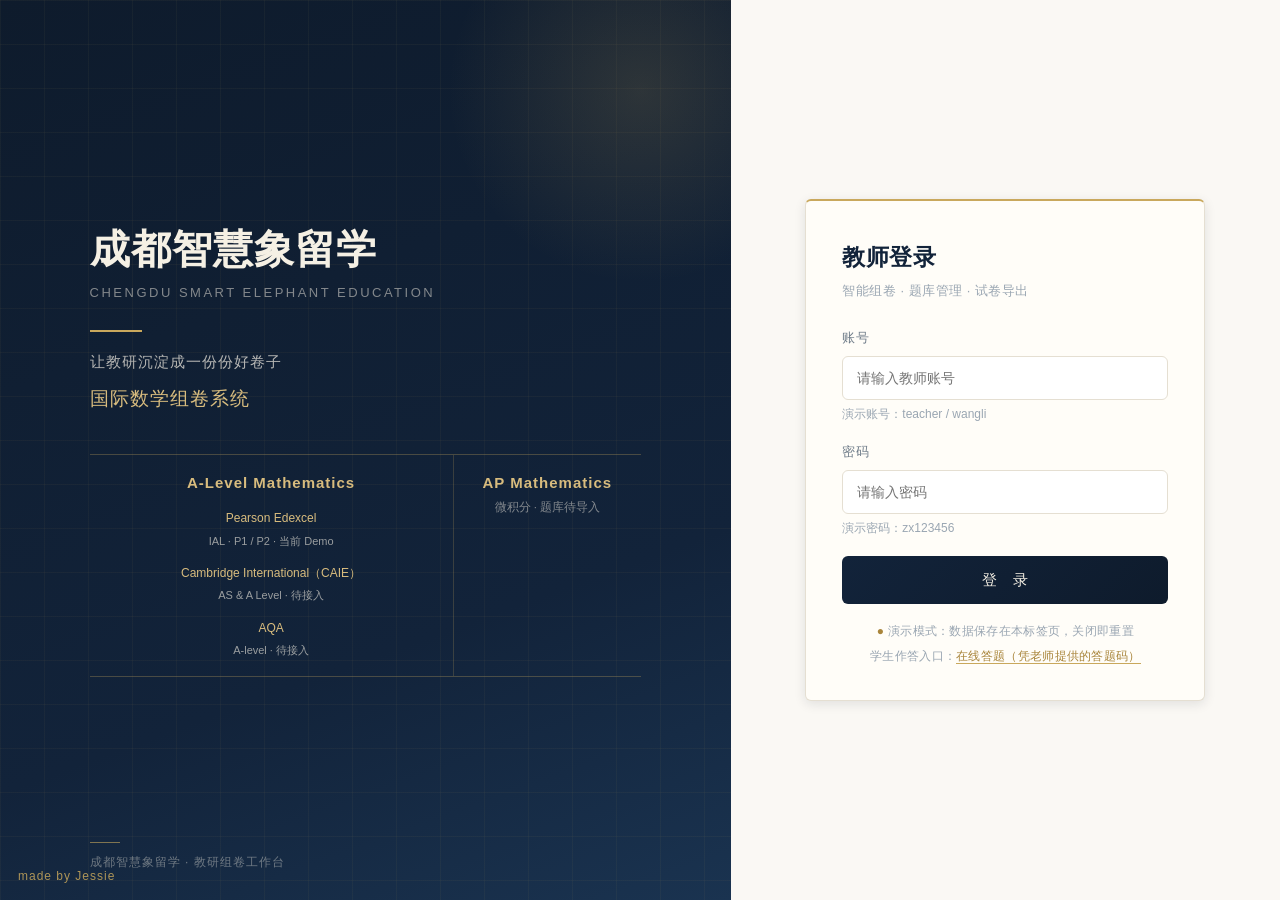
==== commit 03d47b3f: "chore: clear sample question bank for real papers" ====
--- a/admin.html
+++ b/admin.html
@@ -40,12 +40,12 @@
           <button class="btn-mini" disabled>Cambridge International（CAIE）· 待接入</button>
           <button class="btn-mini" disabled>AQA · 待接入</button>
         </div>
-        <p>三个考试局分别组织题库；现有未关联原卷的数学练习，保留原分类待教研确认。</p>
+        <p>三个考试局分别组织题库；当前等待教研提供真实完整 QP/MS PDF。</p>
       </div>
       <div class="math-course">
         <strong>AP Mathematics</strong>
         <button class="btn-mini primary" id="course-ap">微积分题库</button>
-        <p>现有微积分练习；尚未细分 AB / BC。</p>
+        <p>保留课程入口，题库暂为空。</p>
       </div>
     </section>
     <!-- 页签导航 -->
@@ -757,10 +757,10 @@
   </div>
 
   <script src="js/common.js?v=20261001b"></script>
-  <script src="js/mock-data.js?v=20260929a"></script>
-  <script src="js/api.js?v=20261001b"></script>
+  <script src="js/mock-data.js?v=20261001empty"></script>
+  <script src="js/api.js?v=20261001empty"></script>
   <script src="js/admin.js?v=20261001b"></script>
-  <script src="js/builder.js?v=20261001b"></script>
+  <script src="js/builder.js?v=20261001empty"></script>
   <script src="js/exams.js?v=20260929a"></script>
   <script src="js/archive.js?v=20260929a"></script>
 </body>
